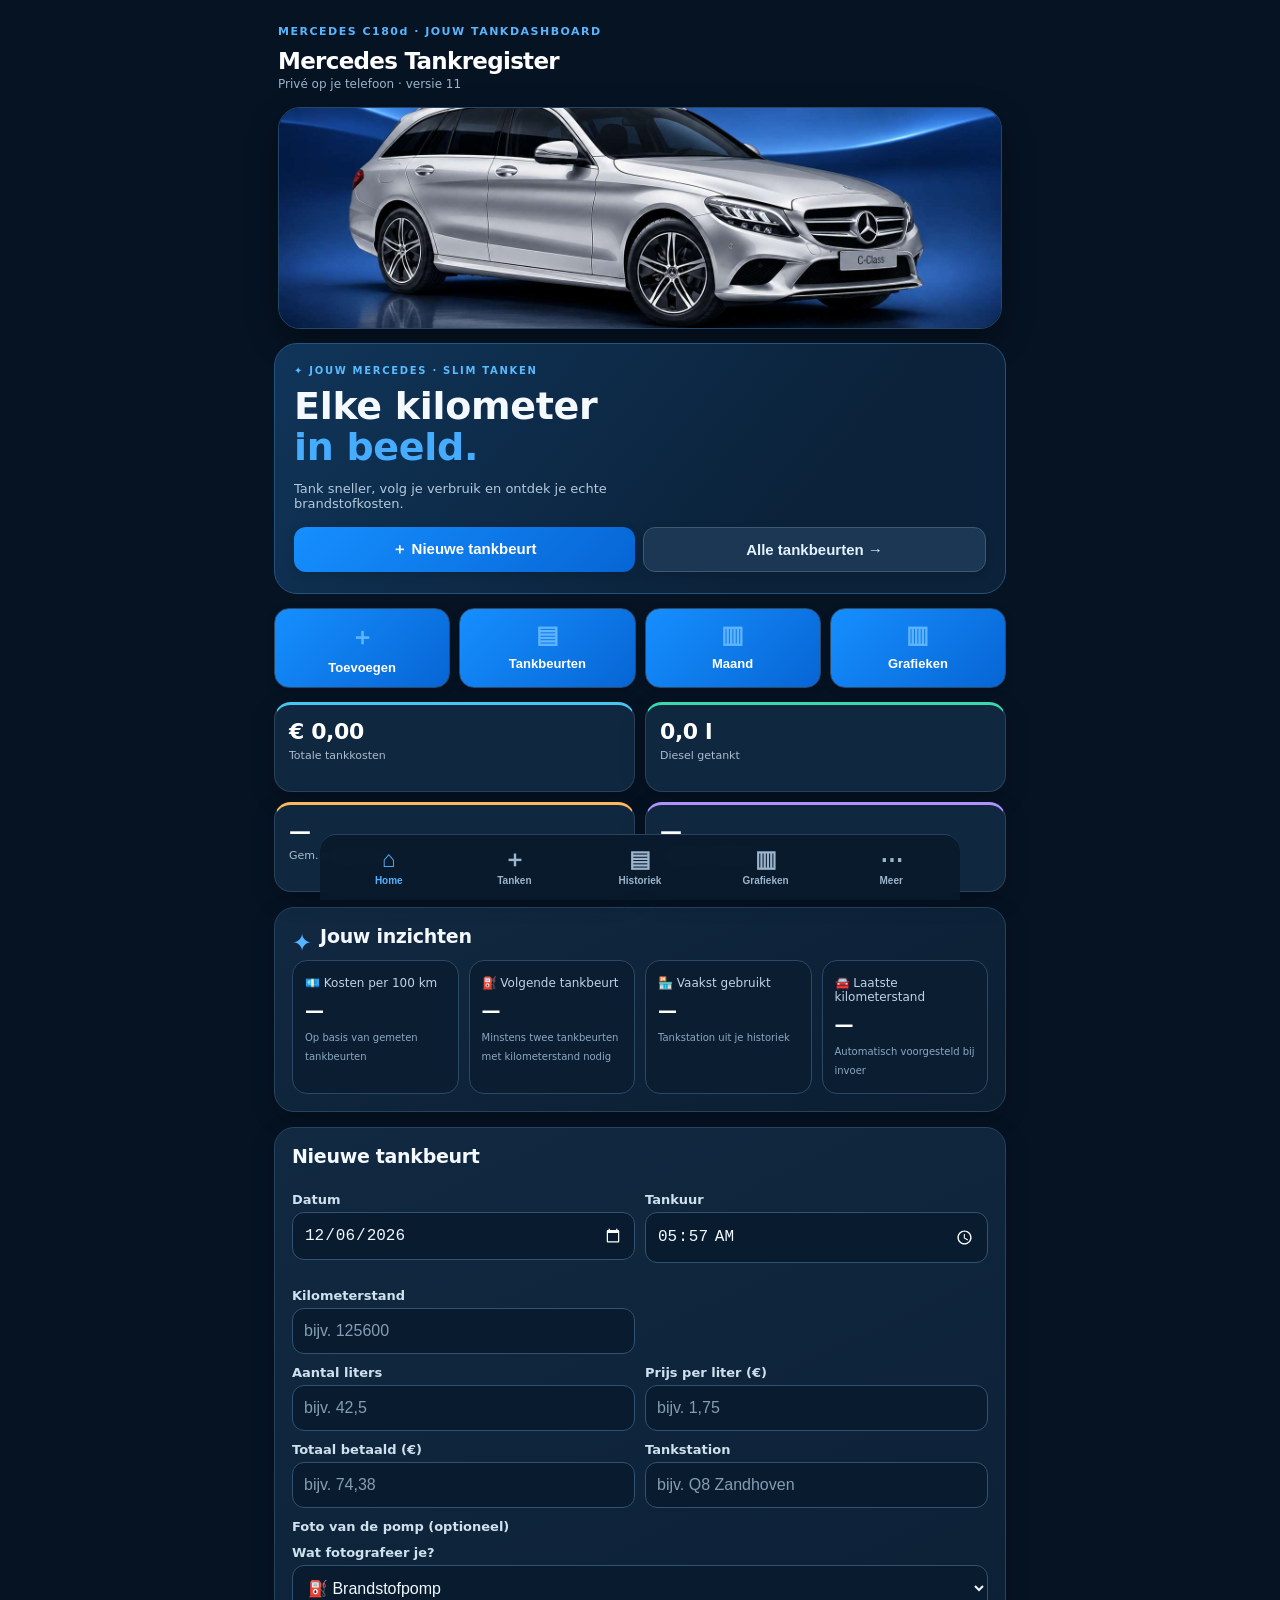
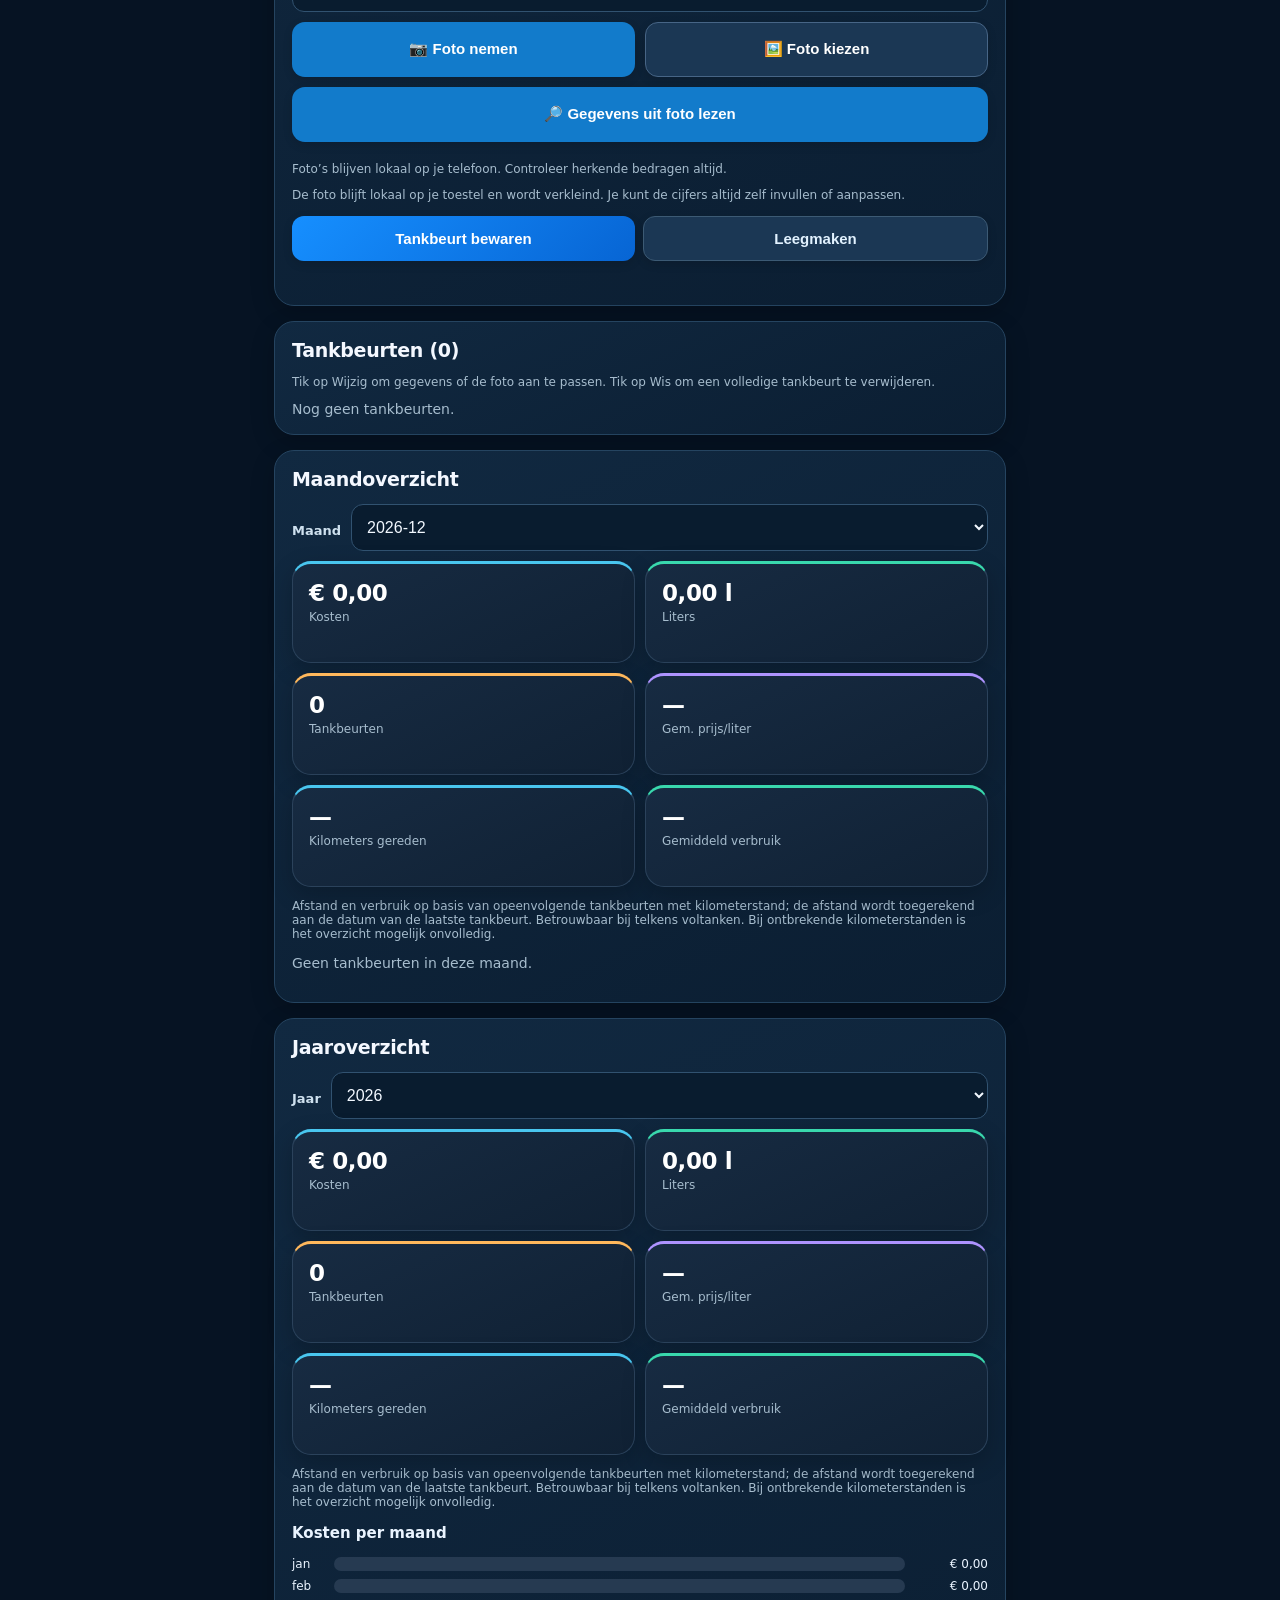
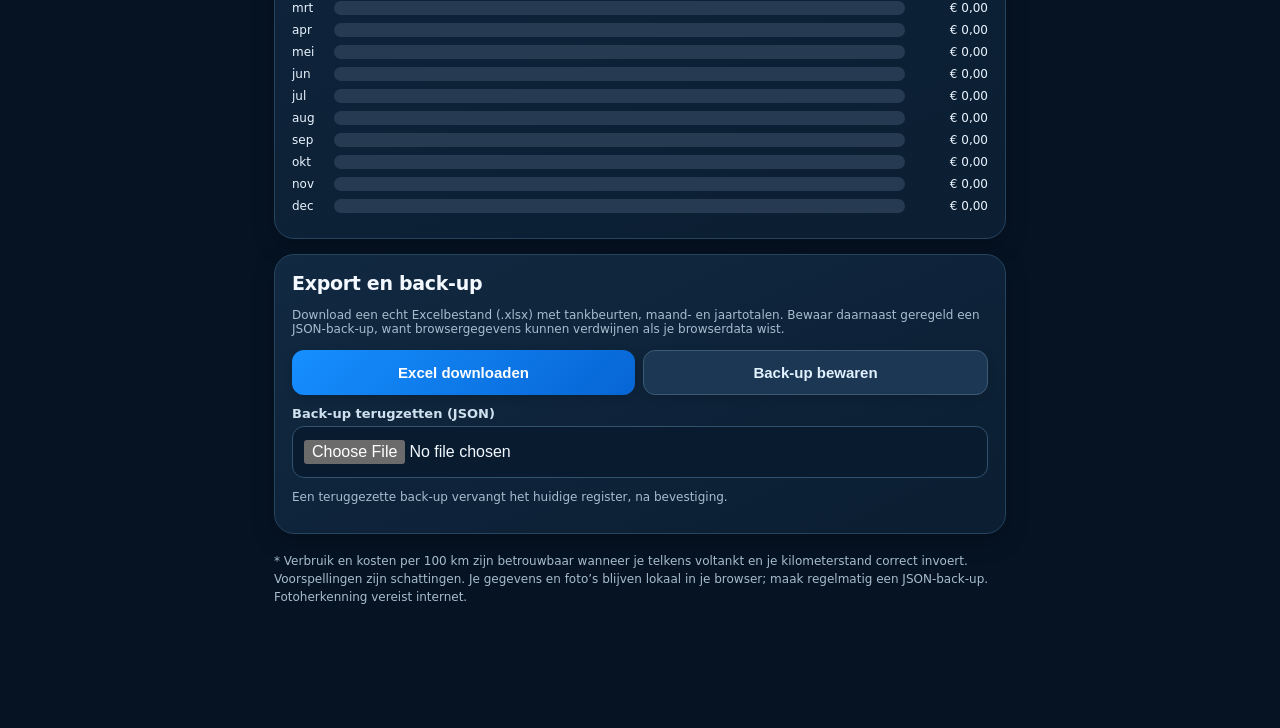
==== index.html @ 2f56a8b9 "Add files via upload" ====
<!DOCTYPE html>
<html lang="nl"><head><meta charset="utf-8"/><meta content="width=device-width,initial-scale=1,viewport-fit=cover" name="viewport"/><meta content="#081321" name="theme-color"/><title>Mercedes Tankregister · v10</title><style>
:root{font-family:system-ui,-apple-system,Segoe UI,sans-serif;color:#17313a;background:#eef3f3}*{box-sizing:border-box}body{margin:0}header{background:#102b32;color:white;padding:25px 18px 20px}header small{color:#a5c7c6}h1{margin:6px 0;font-size:26px}main{max-width:720px;margin:auto;padding:16px 14px 50px}.grid{display:grid;grid-template-columns:repeat(2,1fr);gap:10px}.stat,.panel{background:white;border-radius:17px;padding:16px;box-shadow:0 2px 8px #1b38400d}.stat b{font-size:22px;display:block}.stat span,.hint{font-size:12px;color:#667e84}.panel{margin-top:15px}h2{font-size:19px;margin:0 0 14px}label{display:block;font-size:13px;font-weight:650;margin:11px 0 5px}input,select{width:100%;padding:13px 11px;border:1px solid #c9d7d8;border-radius:10px;background:white;font-size:16px;color:#17313a}.cols{display:grid;grid-template-columns:1fr 1fr;gap:10px}button,.button{background:#14766d;color:white;border:0;border-radius:11px;padding:13px 15px;font-weight:700;font-size:15px;cursor:pointer}button.secondary{background:#e7f2f0;color:#165e59}button.danger{background:#fff0ed;color:#b03525}.actions{display:flex;flex-wrap:wrap;gap:8px;margin-top:14px}.actions button{flex:1}#photoPreview{max-width:100%;max-height:170px;display:none;border-radius:10px;margin-top:10px}.entry{padding:12px 0;border-top:1px solid #e5eded;display:flex;justify-content:space-between;gap:8px}.entry:first-child{border-top:0}.entry small{display:block;color:#70868a;margin-top:3px}.entry strong{white-space:nowrap}.entry button{font-size:12px;padding:7px 9px;margin-top:5px}.empty{color:#6e8488;font-size:14px}footer{font-size:12px;color:#657c80;padding-top:18px;line-height:1.5}.notice{font-size:13px;color:#28665f;background:#e5f3ed;border-radius:10px;padding:10px;margin-top:12px}.hidden{display:none}#status{min-height:18px;color:#12695d;font-size:13px;margin-top:9px}.year{font-size:12px;color:#b9d4d0}

.car{width:100%;height:135px;object-fit:cover;object-position:center;border-radius:13px;margin-top:12px;border:1px solid #42626b}
.overview-controls{display:flex;gap:10px;align-items:center;margin:10px 0}.overview-controls select{flex:1}
.overview-line{display:flex;justify-content:space-between;gap:12px;border-top:1px solid #e5eded;padding:11px 0}.overview-line small{color:#637b80;display:block}.overview-line b{white-space:nowrap}
.chart-row{display:flex;align-items:center;gap:8px;margin:8px 0;font-size:12px}.chart-row .month-label{width:34px}.chart-row .bar-track{flex:1;height:14px;border-radius:8px;background:#edf3f4;overflow:hidden}.chart-row .bar{height:100%;background:#14766d;border-radius:8px}.chart-row .bar-cost{min-width:75px;text-align:right}
.fuel-banner{margin-top:16px;display:flex;align-items:center;gap:14px;padding:16px;border-radius:16px;background:linear-gradient(115deg,#176e71,#17434d);color:#fff}.fuel-banner>span:first-child{font-size:35px}.fuel-banner strong{display:block;font-size:17px}.fuel-banner small{display:block;color:#d0e8e6;font-size:12px}.fuel-banner>span:last-child{margin-left:auto;color:#8dd2c8;font-size:17px}.car-banner{margin-top:16px;border-radius:16px;overflow:hidden;background:#071c3a}.car-banner img{display:block;width:100%;height:auto}
/* Nachtblauw dashboard — versie 5 */
:root{color-scheme:dark;background:#081321;color:#eaf3ff;--surface:#132438;--edge:#294159;--muted:#a6bed1;--aqua:#42d9c4;--blue:#64a8ff}
body{background:radial-gradient(ellipse 120% 500px at 50% -120px,#1d4164 0%,#0a1b2e 57%,#081321 100%);color:#eaf3ff;min-height:100vh}
header{background:linear-gradient(135deg,#102b4c 0%,#11263e 55%,#172846 100%);border-bottom:1px solid #33536e;padding-top:30px;box-shadow:0 10px 30px #0003}
header small,.year{color:#b3d4e8}h1{font-weight:800;letter-spacing:-.7px}
main{padding-top:19px}
.stat,.panel{background:linear-gradient(155deg,#172b42,#102134);border:1px solid #2b425b;border-radius:19px;box-shadow:0 8px 24px #0003}
.stat{min-height:102px;position:relative;overflow:hidden}
.stat:nth-child(4n+1){border-top:3px solid #49c6ef}.stat:nth-child(4n+2){border-top:3px solid #39d8ad}.stat:nth-child(4n+3){border-top:3px solid #ffb85c}.stat:nth-child(4n+4){border-top:3px solid #ae93ff}
.stat b{font-size:23px;letter-spacing:-.4px;color:#fff}.stat span,.hint,.entry small,.overview-line small,.empty,footer{color:#a7bdce}
h2{color:#f4f8ff;letter-spacing:-.3px}label{color:#cfe1ef}
input,select,textarea{background:#0b1a2b!important;color:#f2f8ff!important;border:1px solid #39536c!important;border-radius:12px;outline:none}
input:focus,select:focus{border-color:#50d8c7!important;box-shadow:0 0 0 3px #36cdbb25}
input::placeholder{color:#849db0}
button,.button{background:linear-gradient(120deg,#0c9c9a,#0b777f);color:#fff;box-shadow:0 3px 10px #0002;border-radius:12px}
button.secondary{background:#233b56;color:#cfeaff;border:1px solid #3c5a74}
button.danger{background:#4a2635;color:#ffb9bb;border:1px solid #854456}
button:active{transform:translateY(1px)}
.entry,.overview-line{border-color:#2a435b}.entry strong,.overview-line b{color:#f5faff}
.notice{background:#173d3d;color:#aaf5de;border:1px solid #2d6a62}
#status{color:#61e6c9}.chart-row .bar-track{background:#263a51}.chart-row .bar{background:linear-gradient(90deg,#2d9ce7,#45e0c1)}
.fuel-banner{background:linear-gradient(115deg,#184b64,#153c4f);border:1px solid #2b7184}
.car-banner{border:1px solid #34567d;box-shadow:0 12px 32px #0005}
::selection{background:#2c7f99;color:#fff}
</style><style id="camera-enhancement">.photo-actions{display:grid;grid-template-columns:1fr 1fr;gap:10px;margin:10px 0}.photo-actions button{min-height:55px;font-size:15px;border-radius:13px}.camera-btn{background:#00a98f!important;color:#061b24!important}.gallery-btn{background:#263e60!important;color:#fff!important;border:1px solid #476586!important}.hidden-file{position:absolute!important;width:1px!important;height:1px!important;opacity:0!important;overflow:hidden!important;pointer-events:none!important}#photoPreview{max-height:270px!important;object-fit:contain;border:1px solid #3d607a;padding:4px;background:#0e2031}</style><link href="icon-192.png" rel="apple-touch-icon"/><meta content="yes" name="apple-mobile-web-app-capable"/><style>
/* Mercedes Tankregister v10 – dashboard */
:root{--surface:#0d2239;--edge:#294763;--blue:#168bff;--muted:#9cb8d0}
html{scroll-behavior:smooth;scroll-padding-top:16px}body{background:#061323;color:#eaf4ff;font-family:Inter,system-ui,-apple-system,Segoe UI,sans-serif}
header{max-width:760px;margin:auto;padding:20px 18px 0;background:transparent;border:0;box-shadow:none}header small{font-size:11px;letter-spacing:1.5px;font-weight:750;color:#5ab5ff}header h1{font-size:23px;margin:9px 0 3px}header .year{font-size:12px;color:#9ab3c9}header .car-banner{margin-top:16px;border-radius:22px;border:1px solid #244768;overflow:hidden;max-height:230px}header .car-banner img{width:100%;height:220px;object-fit:cover;object-position:center}
main{max-width:760px;padding:14px 14px 110px}.v10-hero{padding:21px 19px;background:linear-gradient(130deg,#103559,#0b223a 70%);border:1px solid #24537d;border-radius:23px;margin-bottom:13px}.v10-hero .eyebrow{font-size:10px;letter-spacing:1.7px;color:#5abaff;font-weight:800}.v10-hero h2{font-size:31px;line-height:1.08;margin:10px 0}.v10-hero h2 em{font-style:normal;color:#45acff}.v10-hero p{font-size:13px;color:#b4c9dd;max-width:370px}.hero-actions{display:flex;gap:8px;flex-wrap:wrap;margin-top:16px}.hero-actions button{flex:1;min-width:135px}.v10-quick{display:grid;grid-template-columns:repeat(4,minmax(0,1fr));gap:9px;margin:14px 0}.v10-quick button{padding:12px 2px;background:#12283f;border:1px solid #2c4965;border-radius:15px;font-size:11px;display:flex;align-items:center;flex-direction:column;gap:7px}.v10-quick button span{font-size:24px;color:#5fb4ff}
.grid.top-stats{gap:10px}.top-stats .stat{background:#10283f;border-radius:17px;padding:14px;min-height:90px}.top-stats .stat b{font-size:22px}.top-stats .stat span{font-size:11px}.panel{border-radius:20px;background:linear-gradient(155deg,#112941,#0b1e32);border:1px solid #254460;padding:17px;scroll-margin-top:14px}.panel h2{font-size:19px}.v10-insights{margin-top:15px}.section-title{display:flex;gap:8px;align-items:center}.section-title>span{color:#57b5ff;font-size:24px}.section-title h2{margin:0 0 13px}.insight-grid{display:grid;grid-template-columns:repeat(2,minmax(0,1fr));gap:10px}.insight-grid article{padding:15px 12px;border:1px solid #2b4965;border-radius:15px;background:#0b1e31;min-width:0}.insight-grid small{font-size:12px;color:#bed3e5;display:block}.insight-grid strong{font-size:22px;color:#fff;display:block;margin:9px 0 5px;overflow-wrap:anywhere}.insight-grid article>span{font-size:10px;color:#8ba8c0}.hour-field{margin-bottom:4px}
button:not(.danger){background:linear-gradient(135deg,#168fff,#0765d4);color:white}button.secondary{background:#1b3754!important;color:#e2f2ff!important}button.danger{background:#4a2635}.photo-actions button.camera-btn{background:#127bcb!important;color:white!important}.photo-actions button.gallery-btn{background:#1b3754!important}input,select{background:#091c2f!important;border-color:#315270!important}.v10-nav{position:fixed;z-index:10;bottom:0;left:0;right:0;display:flex;justify-content:space-around;gap:4px;padding:8px 8px max(10px,env(safe-area-inset-bottom));background:#091b2cf5;border-top:1px solid #29435e;backdrop-filter:blur(12px)}.v10-nav button{background:transparent!important;box-shadow:none;border-radius:12px;padding:4px 5px;min-width:0;flex:1;font-size:10px;color:#9db5cc!important;display:flex;flex-direction:column;gap:3px;align-items:center}.v10-nav button span{font-size:23px;line-height:1.1}.v10-nav button.active{color:#56b1ff!important}.v10-nav button.active span{color:#56b1ff}.entry{align-items:flex-start}.entry strong{font-size:17px}#new-entry .actions button{min-width:120px}footer{padding-bottom:12px}
@media(min-width:650px){.v10-hero h2{font-size:38px}.v10-quick button{font-size:13px}.insight-grid{grid-template-columns:repeat(4,minmax(0,1fr))}.insight-grid strong{font-size:19px}.v10-nav{left:50%;transform:translateX(-50%);max-width:760px;border-radius:16px 16px 0 0}}
</style><link href="manifest.webmanifest" rel="manifest"/><link href="icon-192.png" rel="icon" type="image/png"/></head><body><header><small>MERCEDES C180d · JOUW TANKDASHBOARD</small><h1>Mercedes Tankregister</h1><div class="year">Privé op je telefoon · versie 11</div><div class="car-banner"><img alt="Zilveren Mercedes C180d Estate met donkergetinte ramen – Tankregister" src="[data-uri]"/></div></header><main><section class="v10-hero" id="home"><div class="eyebrow">✦ JOUW MERCEDES · SLIM TANKEN</div><h2>Elke kilometer<br/><em>in beeld.</em></h2><p>Tank sneller, volg je verbruik en ontdek je echte brandstofkosten.</p><div class="hero-actions"><button onclick="document.getElementById('new-entry').scrollIntoView({behavior:'smooth'})" type="button">＋ Nieuwe tankbeurt</button><button class="secondary" onclick="document.getElementById('history').scrollIntoView({behavior:'smooth'})" type="button">Alle tankbeurten →</button></div></section><section aria-label="Snelkoppelingen" class="v10-quick"><button data-jump="new-entry" type="button"><span>＋</span>Toevoegen</button><button data-jump="history" type="button"><span>▤</span>Tankbeurten</button><button data-jump="monthly" type="button"><span>▥</span>Maand</button><button data-jump="yearly" type="button"><span>▥</span>Grafieken</button></section><div class="grid top-stats"><div class="stat"><b id="total">€ 0,00</b><span>Totale tankkosten</span></div><div class="stat"><b id="liters">0,0 l</b><span>Diesel getankt</span></div><div class="stat"><b id="avg">—</b><span>Gem. prijs per liter</span></div><div class="stat"><b id="usage">—</b><span>Verbruik (l/100 km)*</span></div></div><section class="panel v10-insights" id="insights"><div class="section-title"><span>✦</span><h2>Jouw inzichten</h2></div><div class="insight-grid"><article><small>💶 Kosten per 100 km</small><strong id="cost100">—</strong><span>Op basis van gemeten tankbeurten</span></article><article><small>⛽ Volgende tankbeurt</small><strong id="nextFill">—</strong><span id="nextFillNote">Schatting op basis van je ritten</span></article><article><small>🏪 Vaakst gebruikt</small><strong id="topStation">—</strong><span>Tankstation uit je historiek</span></article><article><small>🚘 Laatste kilometerstand</small><strong id="lastKm">—</strong><span>Automatisch voorgesteld bij invoer</span></article></div></section><section class="panel" id="new-entry"><h2>Nieuwe tankbeurt</h2><form id="form"><div class="cols"><div><label for="date">Datum</label><input id="date" required="" type="date"/></div><div class="hour-field"><label for="time">Tankuur</label><input id="time" type="time"/></div><div><label for="km">Kilometerstand</label><input id="km" min="0" placeholder="bijv. 125600" step="1" type="number"/></div></div><div class="cols"><div><label for="amount">Aantal liters</label><input id="amount" inputmode="decimal" min="0.001" placeholder="bijv. 42,5" required="" step="0.001" type="number"/></div><div><label for="price">Prijs per liter (€)</label><input id="price" inputmode="decimal" min="0.001" placeholder="bijv. 1,75" step="0.001" type="number"/></div></div><div class="cols"><div><label for="cost">Totaal betaald (€)</label><input id="cost" inputmode="decimal" min="0.01" placeholder="bijv. 74,38" required="" step="0.01" type="number"/></div><div><label for="station">Tankstation</label><input id="station" list="knownStations" placeholder="bijv. Q8 Zandhoven" type="text"/><datalist id="knownStations"></datalist></div></div><label>Foto van de pomp (optioneel)</label><label for="photoType">Wat fotografeer je?</label><select id="photoType"><option value="pump">⛽ Brandstofpomp</option><option value="receipt">🧾 Tankticket</option></select><div class="photo-actions"><button class="camera-btn" id="takePhoto" type="button">📷 Foto nemen</button><button class="gallery-btn" id="choosePhoto" type="button">🖼️ Foto kiezen</button><button class="camera-btn" id="scanPhoto" style="grid-column:1/-1" type="button">🔎 Gegevens uit foto lezen</button><div id="ocrStatus" role="status" style="grid-column:1/-1;font-size:13px;color:#b9d4d0"></div></div><input accept="image/*" aria-label="Camera foto" capture="environment" class="hidden-file" id="photo" type="file"/><input accept="image/*" aria-label="Bestaande foto" class="hidden-file" id="galleryPhoto" type="file"/><img alt="Foto van deze tankbeurt" id="photoPreview"/><button class="danger" id="removePhoto" style="margin:8px 0;display:none" type="button">🗑️ Gekoppelde foto verwijderen</button><div class="hint" id="photoMessage" role="status">Foto’s blijven lokaal op je telefoon. Controleer herkende bedragen altijd.</div><p class="hint">De foto blijft lokaal op je toestel en wordt verkleind. Je kunt de cijfers altijd zelf invullen of aanpassen.</p><div class="actions"><button id="save" type="submit">Tankbeurt bewaren</button><button class="secondary" id="clear" type="button">Leegmaken</button></div><div id="status" role="status"></div></form></section><section class="panel" id="history"><h2>Tankbeurten <span id="count"></span></h2><p class="hint">Tik op Wijzig om gegevens of de foto aan te passen. Tik op Wis om een volledige tankbeurt te verwijderen.</p><div class="empty" id="entries">Nog geen tankbeurten.</div></section><section class="panel" id="monthly"><h2>Maandoverzicht</h2><div class="overview-controls"><label for="monthPick">Maand</label><select id="monthPick"></select></div><div id="monthSummary"></div><div id="months"></div></section><section class="panel" id="yearly"><h2>Jaaroverzicht</h2><div class="overview-controls"><label for="yearPick">Jaar</label><select id="yearPick"></select></div><div id="yearSummary"></div><div id="yearChart"></div></section><section class="panel" id="backup-section"><h2>Export en back-up</h2><p class="hint">Download een echt Excelbestand (.xlsx) met tankbeurten, maand- en jaartotalen. Bewaar daarnaast geregeld een JSON-back-up, want browsergegevens kunnen verdwijnen als je browserdata wist.</p><div class="actions"><button id="excel" type="button">Excel downloaden</button><button class="secondary" id="backup" type="button">Back-up bewaren</button></div><label for="restore">Back-up terugzetten (JSON)</label><input accept=".json,application/json" id="restore" type="file"/><p class="hint">Een teruggezette back-up vervangt het huidige register, na bevestiging.</p></section><footer>* Verbruik en kosten per 100 km zijn betrouwbaar wanneer je telkens voltankt en je kilometerstand correct invoert. Voorspellingen zijn schattingen. Je gegevens en foto’s blijven lokaal in je browser; maak regelmatig een JSON-back-up. Fotoherkenning vereist internet.</footer></main><script>
(()=>{'use strict';const KEY='mercedes_tankregister_v1';const $=id=>document.getElementById(id);let entries=[];let photoData='';let editId=null;const money=n=>new Intl.NumberFormat('nl-BE',{style:'currency',currency:'EUR'}).format(n||0),num=(n,d=1)=>new Intl.NumberFormat('nl-BE',{minimumFractionDigits:d,maximumFractionDigits:d}).format(n||0);const esc=s=>String(s??'').replace(/[&<>"']/g,c=>({'&':'&amp;','<':'&lt;','>':'&gt;','"':'&quot;',"'":'&#39;'}[c]));function load(){try{const v=JSON.parse(localStorage.getItem(KEY)||'[]');entries=Array.isArray(v)?v:[]}catch(e){entries=[]}}function persist(){try{localStorage.setItem(KEY,JSON.stringify(entries));return true}catch(e){alert('Opslag vol of geblokkeerd. Maak eerst een back-up en verwijder eventueel oude foto’s.');return false}}function calc(){const sorted=[...entries].sort((a,b)=>a.date.localeCompare(b.date));let fuel=0,dist=0;for(let i=1;i<sorted.length;i++){let a=sorted[i-1],b=sorted[i];if(Number.isFinite(a.km)&&Number.isFinite(b.km)&&b.km>a.km){dist+=b.km-a.km;fuel+=b.liters}}return dist>0?fuel/dist*100:null}function render(){const sorted=[...entries].sort((a,b)=>b.date.localeCompare(a.date));const l=entries.reduce((s,e)=>s+e.liters,0),c=entries.reduce((s,e)=>s+e.cost,0);$('total').textContent=money(c);$('liters').textContent=num(l)+' l';$('avg').textContent=l?money(c/l):'—';const u=calc();$('usage').textContent=u===null?'—':num(u,2);$('count').textContent='('+entries.length+')';$('entries').innerHTML=sorted.length?sorted.map(e=>`<div class="entry"><div><b>${esc(e.date.split('-').reverse().join('/'))}</b> · ${num(e.liters,2)} l<small>${esc(e.station||'Tankstation onbekend')}${Number.isFinite(e.km)?' · '+e.km+' km':''}</small>${e.photo?`<button class="secondary" data-view="${esc(e.id)}">📷 Foto</button>`:''}</div><div style="text-align:right"><strong>${money(e.cost)}</strong><small>${money(e.cost/e.liters)}/l</small><button class="secondary" data-edit="${esc(e.id)}">Wijzig</button> <button class="danger" data-del="${esc(e.id)}">Wis</button></div></div>`).join(''):'Nog geen tankbeurten.';const ms={};entries.forEach(e=>{let k=e.date.slice(0,7);ms[k]??={liters:0,cost:0,count:0};ms[k].liters+=e.liters;ms[k].cost+=e.cost;ms[k].count++});const years=[...new Set([new Date().getFullYear(),2026,...entries.map(e=>Number(e.date.slice(0,4)))])].sort((a,b)=>b-a);const yp=$('yearPick'),mp=$('monthPick'),selectedYear=yp.value||String(new Date().getFullYear()),selectedMonth=mp.value||new Date().toISOString().slice(0,7);yp.innerHTML=years.map(y=>`<option value="${y}">${y}</option>`).join('');yp.value=years.includes(Number(selectedYear))?selectedYear:String(years[0]);const monthKeys=[...new Set([new Date().toISOString().slice(0,7),...entries.map(e=>e.date.slice(0,7))])].sort().reverse();mp.innerHTML=monthKeys.map(k=>`<option value="${k}">${esc(k)}</option>`).join('');mp.value=monthKeys.includes(selectedMonth)?selectedMonth:monthKeys[0];renderOverviews();renderInsights()}function renderOverviews(){const y=$('yearPick').value,m=$('monthPick').value;const monthly=entries.filter(e=>e.date.slice(0,7)===m),annual=entries.filter(e=>e.date.slice(0,4)===y);const sum=a=>({count:a.length,liters:a.reduce((v,e)=>v+e.liters,0),cost:a.reduce((v,e)=>v+e.cost,0)});const travel=a=>{const selected=new Set(a.map(e=>e.id));const ordered=[...entries].filter(e=>Number.isFinite(e.km)).sort((x,y)=>x.km-y.km||x.date.localeCompare(y.date));let km=0,used=0,segments=0;for(let i=1;i<ordered.length;i++){const prev=ordered[i-1],cur=ordered[i];if(selected.has(cur.id)&&cur.km>prev.km){km+=cur.km-prev.km;used+=cur.liters;segments++}}return {km,usage:km>0?used/km*100:null,segments}};const stats=a=>{const x=sum(a),t=travel(a);return `<div class="grid"><div class="stat"><b>${money(x.cost)}</b><span>Kosten</span></div><div class="stat"><b>${num(x.liters,2)} l</b><span>Liters</span></div><div class="stat"><b>${x.count}</b><span>Tankbeurten</span></div><div class="stat"><b>${x.liters?money(x.cost/x.liters):'—'}</b><span>Gem. prijs/liter</span></div><div class="stat"><b>${t.km?num(t.km,0)+' km':'—'}</b><span>Kilometers gereden</span></div><div class="stat"><b>${t.usage===null?'—':num(t.usage,2)+' l/100 km'}</b><span>Gemiddeld verbruik</span></div></div><p class="hint">Afstand en verbruik op basis van opeenvolgende tankbeurten met kilometerstand; de afstand wordt toegerekend aan de datum van de laatste tankbeurt. Betrouwbaar bij telkens voltanken. Bij ontbrekende kilometerstanden is het overzicht mogelijk onvolledig.</p>`};$('monthSummary').innerHTML=stats(monthly);$('months').innerHTML=monthly.length?[...monthly].sort((a,b)=>b.date.localeCompare(a.date)).map(e=>`<div class="overview-line"><div><b>${esc(e.date.split('-').reverse().join('/'))}</b><small>${esc(e.station||'Tankstation onbekend')} · ${num(e.liters,2)} l</small></div><b>${money(e.cost)}</b></div>`).join(''):'<p class="empty">Geen tankbeurten in deze maand.</p>';$('yearSummary').innerHTML=stats(annual);const monthNames=['jan','feb','mrt','apr','mei','jun','jul','aug','sep','okt','nov','dec'];const sums=Array.from({length:12},(_,i)=>sum(annual.filter(e=>Number(e.date.slice(5,7))===i+1)));const max=Math.max(1,...sums.map(x=>x.cost));$('yearChart').innerHTML='<h3 style="font-size:15px">Kosten per maand</h3>'+sums.map((x,i)=>`<div class="chart-row"><span class="month-label">${monthNames[i]}</span><div class="bar-track"><div class="bar" style="width:${100*x.cost/max}%"></div></div><span class="bar-cost">${money(x.cost)}</span></div>`).join('')};$('yearPick').onchange=renderOverviews;$('monthPick').onchange=renderOverviews;function updateRemovePhoto(){ $('removePhoto').style.display=photoData?'inline-block':'none' }$('removePhoto').onclick=()=>{if(!photoData)return;if(!confirm('Gekoppelde foto verwijderen? De tankgegevens blijven behouden zodra je bewaart.'))return;photoData='';$('photo').value='';$('photoPreview').removeAttribute('src');$('photoPreview').style.display='none';updateRemovePhoto();$('photoMessage').textContent='Foto verwijderd uit dit formulier. Tik op Wijzigingen bewaren om dit op te slaan.'};function reset(){editId=null;photoData='';$('form').reset();$('date').value=new Date().toLocaleDateString('sv-SE');$('time').value=new Date().toTimeString().slice(0,5);const last=[...entries].filter(e=>Number.isFinite(e.km)).sort((a,b)=>b.km-a.km)[0];$('km').value=last?last.km:'';$('photoPreview').style.display='none';updateRemovePhoto();$('save').textContent='Tankbeurt bewaren';$('status').textContent=''}$('clear').onclick=reset;$('photo').onchange=async ev=>{const file=ev.target.files[0];if(!file)return;try{const img=new Image(),url=URL.createObjectURL(file);await new Promise((resolve,reject)=>{img.onload=resolve;img.onerror=reject;img.src=url});const canvas=document.createElement('canvas'),scale=Math.min(1,1100/Math.max(img.width,img.height));canvas.width=Math.round(img.width*scale);canvas.height=Math.round(img.height*scale);canvas.getContext('2d').drawImage(img,0,0,canvas.width,canvas.height);photoData=canvas.toDataURL('image/jpeg',.64);URL.revokeObjectURL(url);$('photoPreview').src=photoData;$('photoPreview').style.display='block';updateRemovePhoto()}catch(e){alert('Kon foto niet openen. Je kunt de tankbeurt wel zonder foto bewaren.')}};$('form').onsubmit=ev=>{ev.preventDefault();const liters=Number($('amount').value),cost=Number($('cost').value),price=$('price').value?Number($('price').value):cost/liters,km=$('km').value===''?null:Number($('km').value);if(!liters||!cost||liters<=0||cost<=0||!$('date').value){alert('Vul datum, liters en totaalbedrag correct in.');return}if(Math.abs(price*liters-cost)>.15&&!confirm('Prijs × liters wijkt af van het totaal. Toch bewaren?'))return;const old=entries.find(e=>e.id===editId);const entry={id:editId||String(Date.now())+Math.random().toString(36).slice(2),date:$('date').value,time:$('time').value,km,liters,cost,price,station:$('station').value.trim(),photo:photoData};const previous=[...entries];entries=entries.filter(e=>e.id!==editId);entries.push(entry);if(!persist()){entries=previous;return}reset();render();$('status').textContent='Tankbeurt bewaard.'};$('entries').onclick=ev=>{const t=ev.target.closest('button');if(!t)return;const id=t.dataset.del||t.dataset.edit||t.dataset.view;const e=entries.find(x=>x.id===id);if(!e)return;if(t.dataset.del){if(confirm('Deze tankbeurt definitief verwijderen?')){entries=entries.filter(x=>x.id!==id);persist();render()}}else if(t.dataset.view){const w=window.open('','_blank');if(w){w.document.write('<title>Tankfoto</title><img style="max-width:100%;height:auto" src="'+e.photo+'">');w.document.close()}else alert('Je browser blokkeert het openen van de foto.')}else{editId=e.id;$('date').value=e.date;$('time').value=e.time||'';$('km').value=e.km??'';$('amount').value=e.liters;$('price').value=e.price;$('cost').value=e.cost;$('station').value=e.station||'';photoData=e.photo||'';$('photoPreview').style.display=photoData?'block':'none';if(photoData)$('photoPreview').src=photoData;updateRemovePhoto();$('save').textContent='Wijzigingen bewaren';window.scrollTo({top:0,behavior:'smooth'})}};function download(blob,name){const url=URL.createObjectURL(blob),a=document.createElement('a');a.href=url;a.download=name;document.body.appendChild(a);a.click();a.remove();setTimeout(()=>URL.revokeObjectURL(url),2000)}$('backup').onclick=()=>download(new Blob([JSON.stringify({format:'tankregister-v1',entries},null,2)],{type:'application/json'}),'tankregister-backup.json');$('restore').onchange=async ev=>{const f=ev.target.files[0];if(!f)return;try{const obj=JSON.parse(await f.text());if(obj.format!=='tankregister-v1'||!Array.isArray(obj.entries))throw Error('Ongeldig formaat');if(!confirm('Huidige tankbeurten vervangen door deze back-up?'))return;const old=entries;entries=obj.entries;if(!persist()){entries=old;return}reset();render()}catch(e){alert('Ongeldige back-up: '+e.message)}ev.target.value=''};
// Build minimal standards-compliant XLSX without external libraries or network.
const enc=new TextEncoder();const xml=s=>String(s??'').replace(/[<>&"']/g,c=>({'<':'&lt;','>':'&gt;','&':'&amp;','"':'&quot;',"'":'&apos;'}[c]));function sheet(rows){let s='<?xml version="1.0" encoding="UTF-8" standalone="yes"?><worksheet xmlns="http://schemas.openxmlformats.org/spreadsheetml/2006/main"><sheetData>';rows.forEach((row,i)=>{s+='<row r="'+(i+1)+'">';row.forEach((v,j)=>{if(v===null||v===undefined)return;let col='',n=j+1;while(n){n--;col=String.fromCharCode(65+n%26)+col;n=Math.floor(n/26)}const cell=col+(i+1);s+=typeof v==='number'&&Number.isFinite(v)?`<c r="${cell}"><v>${v}</v></c>`:`<c r="${cell}" t="inlineStr"><is><t>${xml(v)}</t></is></c>`});s+='</row>'});return s+'</sheetData></worksheet>'}const crcTable=(()=>{let a=[];for(let i=0;i<256;i++){let c=i;for(let j=0;j<8;j++)c=(c&1)?0xedb88320^(c>>>1):c>>>1;a[i]=c>>>0}return a})();function crc32(bytes){let c=0xffffffff;for(let b of bytes)c=crcTable[(c^b)&255]^(c>>>8);return(c^0xffffffff)>>>0}function zip(files){let chunks=[],central=[],offset=0;const u16=(a,n)=>{a.push(n&255,n>>>8&255)},u32=(a,n)=>{u16(a,n);u16(a,n>>>16)};for(const [name,content]of files){let n=enc.encode(name),d=enc.encode(content),crc=crc32(d),h=[];u32(h,0x04034b50);u16(h,20);u16(h,0);u16(h,0);u16(h,0);u16(h,0);u32(h,crc);u32(h,d.length);u32(h,d.length);u16(h,n.length);u16(h,0);chunks.push(new Uint8Array(h),n,d);let c=[];u32(c,0x02014b50);u16(c,20);u16(c,20);u16(c,0);u16(c,0);u16(c,0);u16(c,0);u32(c,crc);u32(c,d.length);u32(c,d.length);u16(c,n.length);u16(c,0);u16(c,0);u16(c,0);u16(c,0);u32(c,0);u32(c,offset);central.push(new Uint8Array(c),n);offset+=h.length+n.length+d.length}let cs=central.reduce((n,c)=>n+c.length,0),end=[];u32(end,0x06054b50);u16(end,0);u16(end,0);u16(end,files.length);u16(end,files.length);u32(end,cs);u32(end,offset);u16(end,0);return new Blob([...chunks,...central,new Uint8Array(end)],{type:'application/vnd.openxmlformats-officedocument.spreadsheetml.sheet'})}function excel(){const sorted=[...entries].sort((a,b)=>a.date.localeCompare(b.date));const rows=[['Datum','Kilometerstand','Liters','Prijs per liter (EUR)','Totaal (EUR)','Tankstation'],...sorted.map(e=>[e.date,e.km,e.liters,e.price,e.cost,e.station||''])];const months={};sorted.forEach(e=>{let k=e.date.slice(0,7);months[k]??={liters:0,cost:0,count:0};months[k].liters+=e.liters;months[k].cost+=e.cost;months[k].count++});const monthly=[['Maand','Tankbeurten','Liters','Totaal (EUR)','Gem. prijs per liter (EUR)'],...Object.keys(months).sort().map(k=>[k,months[k].count,months[k].liters,months[k].cost,months[k].cost/months[k].liters])];const years={};sorted.forEach(e=>{let k=e.date.slice(0,4);years[k]??={liters:0,cost:0,count:0};years[k].liters+=e.liters;years[k].cost+=e.cost;years[k].count++});const yearly=[['Jaar','Tankbeurten','Liters','Totaal (EUR)','Gem. prijs per liter (EUR)'],...Object.keys(years).sort().map(k=>[k,years[k].count,years[k].liters,years[k].cost,years[k].cost/years[k].liters])];const files=[['[Content_Types].xml','<?xml version="1.0" encoding="UTF-8"?><Types xmlns="http://schemas.openxmlformats.org/package/2006/content-types"><Default Extension="rels" ContentType="application/vnd.openxmlformats-package.relationships+xml"/><Default Extension="xml" ContentType="application/xml"/><Override PartName="/xl/workbook.xml" ContentType="application/vnd.openxmlformats-officedocument.spreadsheetml.sheet.main+xml"/><Override PartName="/xl/worksheets/sheet1.xml" ContentType="application/vnd.openxmlformats-officedocument.spreadsheetml.worksheet+xml"/><Override PartName="/xl/worksheets/sheet2.xml" ContentType="application/vnd.openxmlformats-officedocument.spreadsheetml.worksheet+xml"/><Override PartName="/xl/worksheets/sheet3.xml" ContentType="application/vnd.openxmlformats-officedocument.spreadsheetml.worksheet+xml"/></Types>'],['_rels/.rels','<?xml version="1.0" encoding="UTF-8"?><Relationships xmlns="http://schemas.openxmlformats.org/package/2006/relationships"><Relationship Id="rId1" Type="http://schemas.openxmlformats.org/officeDocument/2006/relationships/officeDocument" Target="xl/workbook.xml"/></Relationships>'],['xl/workbook.xml','<?xml version="1.0" encoding="UTF-8"?><workbook xmlns="http://schemas.openxmlformats.org/spreadsheetml/2006/main" xmlns:r="http://schemas.openxmlformats.org/officeDocument/2006/relationships"><sheets><sheet name="Tankbeurten" sheetId="1" r:id="rId1"/><sheet name="Maandoverzicht" sheetId="2" r:id="rId2"/><sheet name="Jaaroverzicht" sheetId="3" r:id="rId3"/></sheets></workbook>'],['xl/_rels/workbook.xml.rels','<?xml version="1.0" encoding="UTF-8"?><Relationships xmlns="http://schemas.openxmlformats.org/package/2006/relationships"><Relationship Id="rId1" Type="http://schemas.openxmlformats.org/officeDocument/2006/relationships/worksheet" Target="worksheets/sheet1.xml"/><Relationship Id="rId2" Type="http://schemas.openxmlformats.org/officeDocument/2006/relationships/worksheet" Target="worksheets/sheet2.xml"/><Relationship Id="rId3" Type="http://schemas.openxmlformats.org/officeDocument/2006/relationships/worksheet" Target="worksheets/sheet3.xml"/></Relationships>'],['xl/worksheets/sheet1.xml',sheet(rows)],['xl/worksheets/sheet2.xml',sheet(monthly)],['xl/worksheets/sheet3.xml',sheet(yearly)]];download(zip(files),'tankregister-mercedes.xlsx')}
function renderInsights(){
 const ordered=[...entries].filter(e=>Number.isFinite(e.km)).sort((a,b)=>a.km-b.km);
 let km=0,cost=0,liters=0;for(let i=1;i<ordered.length;i++){const a=ordered[i-1],z=ordered[i];if(z.km>a.km){km+=z.km-a.km;cost+=z.cost;liters+=z.liters}}
 $('cost100').textContent=km>0?money(cost/km*100):'—';
 const last=ordered[ordered.length-1];$('lastKm').textContent=last?num(last.km,0)+' km':'—';
 const counts={};for(const e of entries){const st=(e.station||'').trim();if(st)counts[st]=(counts[st]||0)+1}
 const top=Object.entries(counts).sort((a,b)=>b[1]-a[1])[0];$('topStation').textContent=top?top[0]:'—';
 const list=$('knownStations');list.innerHTML=Object.keys(counts).sort().map(x=>'<option value="'+esc(x)+'"></option>').join('');
 // Full-tank estimate: average interval between consecutive valid refuels. No exact remaining fuel reading.
 const intervals=[];for(let i=1;i<ordered.length;i++){const d=ordered[i].km-ordered[i-1].km;if(d>0&&d<1800)intervals.push(d)}
 const mean=intervals.length?intervals.reduce((a,b)=>a+b,0)/intervals.length:null;
 $('nextFill').textContent=mean? '± '+num(mean,0)+' km':'—';
 $('nextFillNote').textContent=mean?'Gemiddelde afstand tussen tankbeurten; geen brandstofmeter':'Minstens twee tankbeurten met kilometerstand nodig';
}
$('excel').onclick=excel;load();reset();render()})();
</script><script id="camera-actions">(function(){const camera=document.getElementById('photo'),gallery=document.getElementById('galleryPhoto'),take=document.getElementById('takePhoto'),choose=document.getElementById('choosePhoto'),message=document.getElementById('photoMessage');take.addEventListener('click',()=>camera.click());choose.addEventListener('click',()=>gallery.click());gallery.addEventListener('change',()=>{if(!gallery.files?.length)return;try{const dt=new DataTransfer();dt.items.add(gallery.files[0]);camera.files=dt.files;camera.dispatchEvent(new Event('change',{bubbles:true}));message.textContent='Foto geselecteerd. Bewaar de tankbeurt om de foto op te slaan.';}catch(e){message.textContent='Foto kon niet worden gekoppeld. Probeer opnieuw.';}gallery.value='';});camera.addEventListener('change',()=>{if(camera.files?.length)message.textContent='Foto genomen of gekozen. Controleer de voorbeeldfoto en bewaar je tankbeurt.';});})();</script><script id="photo-ocr">(function(){
const btn=document.getElementById('scanPhoto'),status=document.getElementById('ocrStatus'),photo=document.getElementById('photo');
function msg(s){status.textContent=s}
function loadOCR(){return new Promise((resolve,reject)=>{if(window.Tesseract)return resolve();const sc=document.createElement('script');sc.src='https://cdn.jsdelivr.net/npm/tesseract.js@5.1.1/dist/tesseract.min.js';sc.onload=()=>window.Tesseract?resolve():reject(Error('OCR niet geladen'));sc.onerror=()=>reject(Error('OCR vereist internet bij het eerste gebruik'));document.head.appendChild(sc)})}
function parseNum(t){let s=String(t).replace(/[Oo]/g,'0').replace(/[Il|]/g,'1').replace(/[^0-9,.]/g,'');if(!s)return NaN;const last=Math.max(s.lastIndexOf(','),s.lastIndexOf('.'));if(last>=0)s=s.slice(0,last).replace(/[,.]/g,'')+'.'+s.slice(last+1);return Number(s)}
function values(t){return [...String(t).matchAll(/\d{1,4}(?:[.,]\d{1,3})?/g)].map(m=>parseNum(m[0])).filter(Number.isFinite)}
function labelled(t){const lines=t.split(/\n/).map(x=>x.trim()).filter(Boolean),pats={amount:/(?:liter|litres|liters|volume|hoeveelheid|\bl\s*[:=])/i,price:/(?:prijs\s*(?:\/|per)?\s*(?:l|liter)|eur\s*\/\s*l|€\s*\/\s*l|unit\s*price)/i,cost:/(?:totaal|total|bedrag|amount\s*due|te\s*betalen)/i},out={};for(const [k,re] of Object.entries(pats)){let i=lines.findIndex(l=>re.test(l));if(i<0)continue;const v=values(lines[i].replace(re,''));if(!v.length&&lines[i+1])v.push(...values(lines[i+1]));const ok=v.filter(n=>k==='amount'?n>1&&n<150:k==='price'?n>.5&&n<4:n>2&&n<400);if(ok.length===1)out[k]=ok[0]}return out}
function good(o){return o.amount>1&&o.amount<150&&o.price>.5&&o.price<4&&o.cost>2&&o.cost<400&&Math.abs(o.amount*o.price-o.cost)<=Math.max(.08,o.cost*.002)}
function imageFrom(source){return new Promise((resolve,reject)=>{const img=new Image();img.onload=()=>resolve(img);img.onerror=()=>reject(Error('Foto niet leesbaar'));img.src=source})}
function crop(img,rect,variant){const c=document.createElement('canvas');const sx=Math.round(rect[0]*img.width),sy=Math.round(rect[1]*img.height),sw=Math.round(rect[2]*img.width),sh=Math.round(rect[3]*img.height);const scale=Math.min(3,1800/Math.max(sw,1));c.width=Math.max(1,Math.round(sw*scale));c.height=Math.max(1,Math.round(sh*scale));const ctx=c.getContext('2d',{willReadFrequently:true});ctx.drawImage(img,sx,sy,sw,sh,0,0,c.width,c.height);if(variant!=='original'){const id=ctx.getImageData(0,0,c.width,c.height),d=id.data;for(let i=0;i<d.length;i+=4){const gray=.299*d[i]+.587*d[i+1]+.114*d[i+2];let x=variant==='binary'?(gray>135?255:0):Math.max(0,Math.min(255,(gray-128)*1.9+128));d[i]=d[i+1]=d[i+2]=x}ctx.putImageData(id,0,0)}return c}
function candidate(t,kind){let raw=String(t).replace(/[Oo]/g,'0').replace(/[Il|]/g,'1').replace(/\s/g,'').replace(/[^\d,.]/g,'');if(!raw)return[];const out=[];const normal=parseNum(raw);if(Number.isFinite(normal))out.push(normal);const digits=raw.replace(/[^\d]/g,'');const decimals=kind==='price'?[3]:[2];for(const dec of decimals){if(digits.length>dec){const n=Number(digits.slice(0,-dec)+'.'+digits.slice(-dec));out.push(n)}}return [...new Set(out)].filter(n=>kind==='amount'?n>=2&&n<=120:kind==='price'?n>=.5&&n<=4:n>=5&&n<=300)}
function pick(readings){const arr={};for(const k of ['amount','price','cost']){arr[k]=[...new Set(readings[k].flatMap(x=>candidate(x,k)).map(n=>Number(n.toFixed(k==='price'?3:2))))]}let best=null,score=Infinity;for(const amount of arr.amount)for(const price of arr.price)for(const cost of arr.cost){const err=Math.abs(amount*price-cost);if(err<=Math.max(.08,cost*.002)&&err<score){best={amount,price,cost};score=err}}return best}
async function run(source){const img=await imageFrom(source),worker=await window.Tesseract.createWorker('eng');try{
 const base=await worker.recognize(source);const labelledValues=labelled(base.data.text||'');if(good(labelledValues))return labelledValues;
 // Pump display: three separate numeric windows. Relative rectangles deliberately broad,
 // so this works on typical portrait photos with a centered Gilbarco-style pump.
 const rects={cost:[.13,.27,.55,.16],amount:[.19,.40,.46,.12],price:[.28,.60,.25,.10]};
 const readings={cost:[],amount:[],price:[]};for(const k of Object.keys(readings)){if(labelledValues[k])readings[k].push(String(labelledValues[k]));}
 await worker.setParameters({tessedit_char_whitelist:'0123456789,.',tessedit_pageseg_mode:'7'});
 for(const [key,rect] of Object.entries(rects)){
  for(const variant of ['original','contrast','binary']){
   msg('Display '+({cost:'bedrag',amount:'liters',price:'literprijs'}[key])+' herkennen…');
   const r=await worker.recognize(crop(img,rect,variant));readings[key].push(r.data.text||'');
  }
 }
 let found=pick(readings);if(found)return found;
 // On non-standard layouts, use labelled full-photo OCR only when arithmetic checks out.
 if(good(labelledValues))return labelledValues;
 return null;
}finally{await worker.terminate()}}
btn.addEventListener('click',async()=>{const f=photo.files?.[0],preview=document.getElementById('photoPreview');if(!f&&!preview?.src){msg('Neem eerst een foto of kies er een uit je galerij.');return}btn.disabled=true;try{msg('Fotoherkenning laden (internet nodig)…');await loadOCR();const source=preview?.src?.startsWith('data:image')?preview.src:await new Promise((resolve,reject)=>{const r=new FileReader();r.onload=()=>resolve(r.result);r.onerror=reject;r.readAsDataURL(f)});const found=await run(source);if(found){document.getElementById('amount').value=found.amount.toFixed(2);document.getElementById('price').value=found.price.toFixed(3);document.getElementById('cost').value=found.cost.toFixed(2);msg('✓ Drie waarden gevonden en rekenkundig gecontroleerd. Controleer ze zelf vóór bewaren.')}else msg('Geen voldoende betrouwbare combinatie gevonden. Je foto blijft bewaard; vul de waarden handmatig in.')}catch(e){msg('Herkenning mislukt: '+(e?.message||'onbekende fout')+'. Je kunt handmatig invullen.')}finally{btn.disabled=false}});
})();</script><script>if ('serviceWorker' in navigator) {window.addEventListener('load',()=>navigator.serviceWorker.register('./sw.js').catch(()=>{}));}</script><nav aria-label="Hoofdnavigatie" class="v10-nav"><button class="active" data-jump="home"><span>⌂</span>Home</button><button data-jump="new-entry"><span>＋</span>Tanken</button><button data-jump="history"><span>▤</span>Historiek</button><button data-jump="yearly"><span>▥</span>Grafieken</button><button data-jump="backup-section"><span>⋯</span>Meer</button></nav><script>
(function(){
 const jump=id=>document.getElementById(id)?.scrollIntoView({behavior:'smooth',block:'start'});
 document.querySelectorAll('[data-jump]').forEach(btn=>btn.addEventListener('click',()=>{jump(btn.dataset.jump);document.querySelectorAll('.v10-nav button').forEach(n=>n.classList.toggle('active',n.dataset.jump===btn.dataset.jump))}));
 const setTime=()=>{const now=new Date();const date=document.getElementById('date');const time=document.getElementById('time');if(date&&!date.value)date.value=now.toLocaleDateString('sv-SE');if(time)time.value=now.toTimeString().slice(0,5)};
 document.getElementById('photo').addEventListener('change',setTime);
 document.getElementById('galleryPhoto').addEventListener('change',setTime);
 // OCR is a best-effort helper; every scanned value remains editable before saving.
})();
</script></body></html>
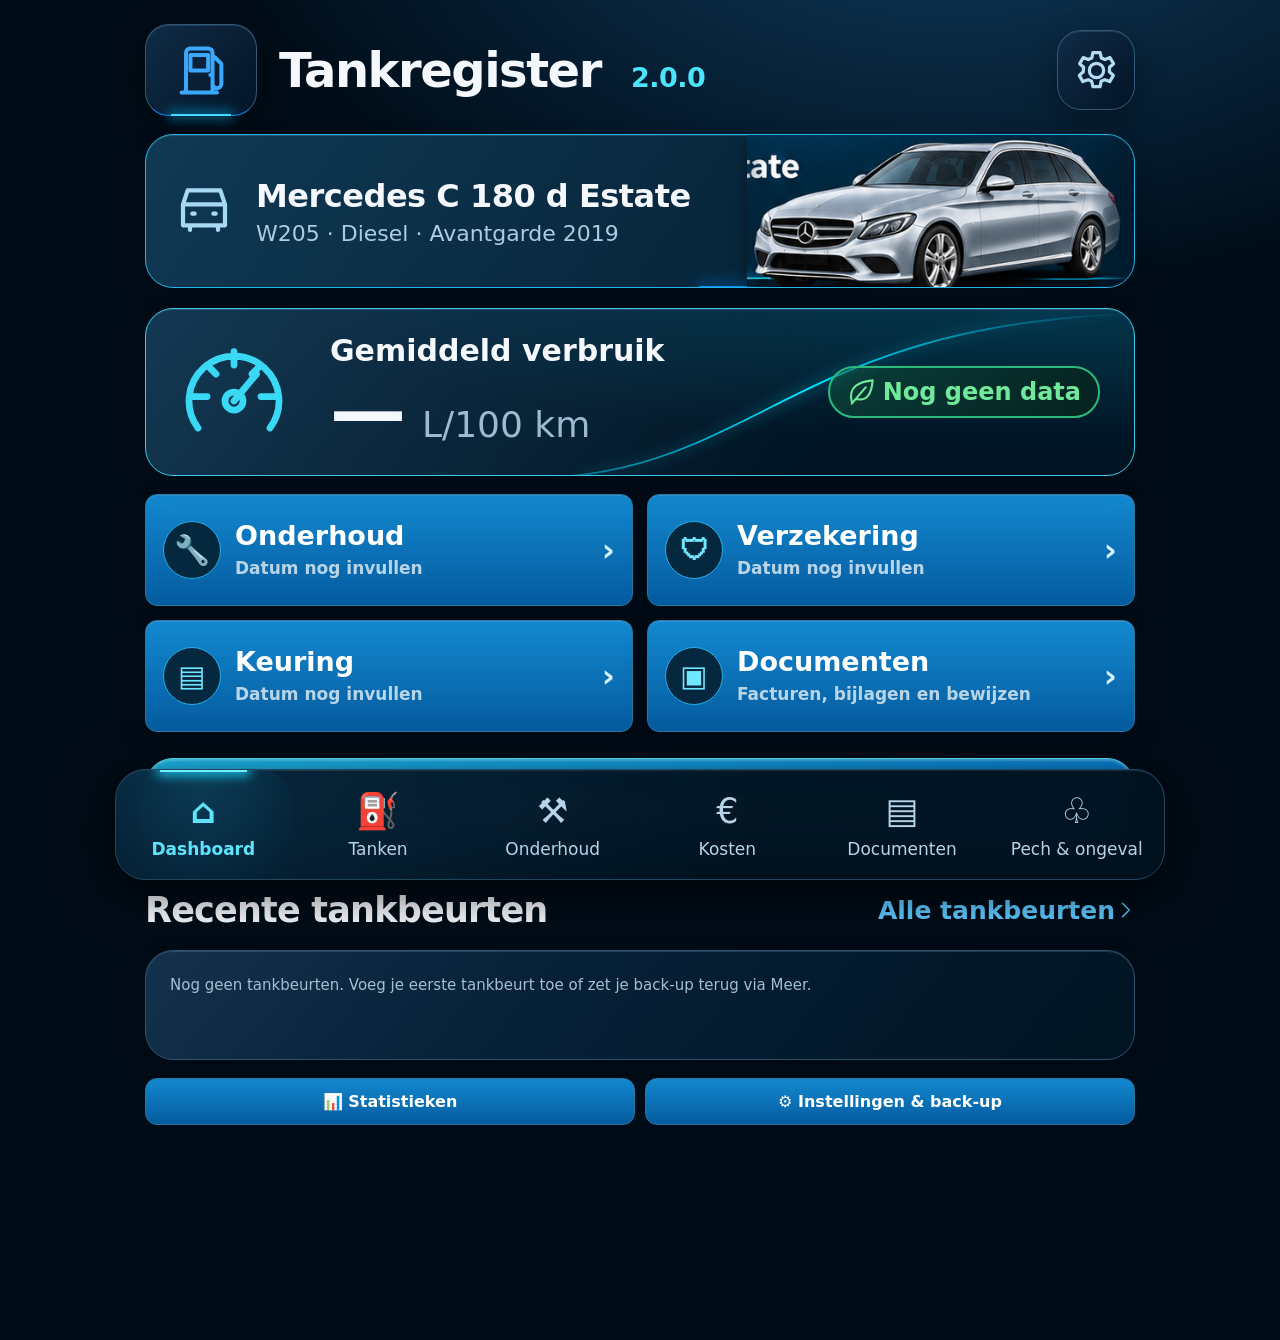
==== commit 817599a1: "Add files via upload" ====
--- a/index.html
+++ b/index.html
@@ -1,49 +1,8 @@
 <!DOCTYPE html>
-<html lang="nl"><head><meta charset="utf-8"/><meta content="width=device-width,initial-scale=1,viewport-fit=cover" name="viewport"/><meta content="#081321" name="theme-color"/><title>Mercedes Tankregister · v10</title><style>
-:root{font-family:system-ui,-apple-system,Segoe UI,sans-serif;color:#17313a;background:#eef3f3}*{box-sizing:border-box}body{margin:0}header{background:#102b32;color:white;padding:25px 18px 20px}header small{color:#a5c7c6}h1{margin:6px 0;font-size:26px}main{max-width:720px;margin:auto;padding:16px 14px 50px}.grid{display:grid;grid-template-columns:repeat(2,1fr);gap:10px}.stat,.panel{background:white;border-radius:17px;padding:16px;box-shadow:0 2px 8px #1b38400d}.stat b{font-size:22px;display:block}.stat span,.hint{font-size:12px;color:#667e84}.panel{margin-top:15px}h2{font-size:19px;margin:0 0 14px}label{display:block;font-size:13px;font-weight:650;margin:11px 0 5px}input,select{width:100%;padding:13px 11px;border:1px solid #c9d7d8;border-radius:10px;background:white;font-size:16px;color:#17313a}.cols{display:grid;grid-template-columns:1fr 1fr;gap:10px}button,.button{background:#14766d;color:white;border:0;border-radius:11px;padding:13px 15px;font-weight:700;font-size:15px;cursor:pointer}button.secondary{background:#e7f2f0;color:#165e59}button.danger{background:#fff0ed;color:#b03525}.actions{display:flex;flex-wrap:wrap;gap:8px;margin-top:14px}.actions button{flex:1}#photoPreview{max-width:100%;max-height:170px;display:none;border-radius:10px;margin-top:10px}.entry{padding:12px 0;border-top:1px solid #e5eded;display:flex;justify-content:space-between;gap:8px}.entry:first-child{border-top:0}.entry small{display:block;color:#70868a;margin-top:3px}.entry strong{white-space:nowrap}.entry button{font-size:12px;padding:7px 9px;margin-top:5px}.empty{color:#6e8488;font-size:14px}footer{font-size:12px;color:#657c80;padding-top:18px;line-height:1.5}.notice{font-size:13px;color:#28665f;background:#e5f3ed;border-radius:10px;padding:10px;margin-top:12px}.hidden{display:none}#status{min-height:18px;color:#12695d;font-size:13px;margin-top:9px}.year{font-size:12px;color:#b9d4d0}
-
-.car{width:100%;height:135px;object-fit:cover;object-position:center;border-radius:13px;margin-top:12px;border:1px solid #42626b}
-.overview-controls{display:flex;gap:10px;align-items:center;margin:10px 0}.overview-controls select{flex:1}
-.overview-line{display:flex;justify-content:space-between;gap:12px;border-top:1px solid #e5eded;padding:11px 0}.overview-line small{color:#637b80;display:block}.overview-line b{white-space:nowrap}
-.chart-row{display:flex;align-items:center;gap:8px;margin:8px 0;font-size:12px}.chart-row .month-label{width:34px}.chart-row .bar-track{flex:1;height:14px;border-radius:8px;background:#edf3f4;overflow:hidden}.chart-row .bar{height:100%;background:#14766d;border-radius:8px}.chart-row .bar-cost{min-width:75px;text-align:right}
-.fuel-banner{margin-top:16px;display:flex;align-items:center;gap:14px;padding:16px;border-radius:16px;background:linear-gradient(115deg,#176e71,#17434d);color:#fff}.fuel-banner>span:first-child{font-size:35px}.fuel-banner strong{display:block;font-size:17px}.fuel-banner small{display:block;color:#d0e8e6;font-size:12px}.fuel-banner>span:last-child{margin-left:auto;color:#8dd2c8;font-size:17px}.car-banner{margin-top:16px;border-radius:16px;overflow:hidden;background:#071c3a}.car-banner img{display:block;width:100%;height:auto}
-/* Nachtblauw dashboard — versie 5 */
-:root{color-scheme:dark;background:#081321;color:#eaf3ff;--surface:#132438;--edge:#294159;--muted:#a6bed1;--aqua:#42d9c4;--blue:#64a8ff}
-body{background:radial-gradient(ellipse 120% 500px at 50% -120px,#1d4164 0%,#0a1b2e 57%,#081321 100%);color:#eaf3ff;min-height:100vh}
-header{background:linear-gradient(135deg,#102b4c 0%,#11263e 55%,#172846 100%);border-bottom:1px solid #33536e;padding-top:30px;box-shadow:0 10px 30px #0003}
-header small,.year{color:#b3d4e8}h1{font-weight:800;letter-spacing:-.7px}
-main{padding-top:19px}
-.stat,.panel{background:linear-gradient(155deg,#172b42,#102134);border:1px solid #2b425b;border-radius:19px;box-shadow:0 8px 24px #0003}
-.stat{min-height:102px;position:relative;overflow:hidden}
-.stat:nth-child(4n+1){border-top:3px solid #49c6ef}.stat:nth-child(4n+2){border-top:3px solid #39d8ad}.stat:nth-child(4n+3){border-top:3px solid #ffb85c}.stat:nth-child(4n+4){border-top:3px solid #ae93ff}
-.stat b{font-size:23px;letter-spacing:-.4px;color:#fff}.stat span,.hint,.entry small,.overview-line small,.empty,footer{color:#a7bdce}
-h2{color:#f4f8ff;letter-spacing:-.3px}label{color:#cfe1ef}
-input,select,textarea{background:#0b1a2b!important;color:#f2f8ff!important;border:1px solid #39536c!important;border-radius:12px;outline:none}
-input:focus,select:focus{border-color:#50d8c7!important;box-shadow:0 0 0 3px #36cdbb25}
-input::placeholder{color:#849db0}
-button,.button{background:linear-gradient(120deg,#0c9c9a,#0b777f);color:#fff;box-shadow:0 3px 10px #0002;border-radius:12px}
-button.secondary{background:#233b56;color:#cfeaff;border:1px solid #3c5a74}
-button.danger{background:#4a2635;color:#ffb9bb;border:1px solid #854456}
-button:active{transform:translateY(1px)}
-.entry,.overview-line{border-color:#2a435b}.entry strong,.overview-line b{color:#f5faff}
-.notice{background:#173d3d;color:#aaf5de;border:1px solid #2d6a62}
-#status{color:#61e6c9}.chart-row .bar-track{background:#263a51}.chart-row .bar{background:linear-gradient(90deg,#2d9ce7,#45e0c1)}
-.fuel-banner{background:linear-gradient(115deg,#184b64,#153c4f);border:1px solid #2b7184}
-.car-banner{border:1px solid #34567d;box-shadow:0 12px 32px #0005}
-::selection{background:#2c7f99;color:#fff}
-</style><style id="camera-enhancement">.photo-actions{display:grid;grid-template-columns:1fr 1fr;gap:10px;margin:10px 0}.photo-actions button{min-height:55px;font-size:15px;border-radius:13px}.camera-btn{background:#00a98f!important;color:#061b24!important}.gallery-btn{background:#263e60!important;color:#fff!important;border:1px solid #476586!important}.hidden-file{position:absolute!important;width:1px!important;height:1px!important;opacity:0!important;overflow:hidden!important;pointer-events:none!important}#photoPreview{max-height:270px!important;object-fit:contain;border:1px solid #3d607a;padding:4px;background:#0e2031}</style><link href="icon-192.png" rel="apple-touch-icon"/><meta content="yes" name="apple-mobile-web-app-capable"/><style>
-/* Mercedes Tankregister v10 – dashboard */
-:root{--surface:#0d2239;--edge:#294763;--blue:#168bff;--muted:#9cb8d0}
-html{scroll-behavior:smooth;scroll-padding-top:16px}body{background:#061323;color:#eaf4ff;font-family:Inter,system-ui,-apple-system,Segoe UI,sans-serif}
-header{max-width:760px;margin:auto;padding:20px 18px 0;background:transparent;border:0;box-shadow:none}header small{font-size:11px;letter-spacing:1.5px;font-weight:750;color:#5ab5ff}header h1{font-size:23px;margin:9px 0 3px}header .year{font-size:12px;color:#9ab3c9}header .car-banner{margin-top:16px;border-radius:22px;border:1px solid #244768;overflow:hidden;max-height:230px}header .car-banner img{width:100%;height:220px;object-fit:cover;object-position:center}
-main{max-width:760px;padding:14px 14px 110px}.v10-hero{padding:21px 19px;background:linear-gradient(130deg,#103559,#0b223a 70%);border:1px solid #24537d;border-radius:23px;margin-bottom:13px}.v10-hero .eyebrow{font-size:10px;letter-spacing:1.7px;color:#5abaff;font-weight:800}.v10-hero h2{font-size:31px;line-height:1.08;margin:10px 0}.v10-hero h2 em{font-style:normal;color:#45acff}.v10-hero p{font-size:13px;color:#b4c9dd;max-width:370px}.hero-actions{display:flex;gap:8px;flex-wrap:wrap;margin-top:16px}.hero-actions button{flex:1;min-width:135px}.v10-quick{display:grid;grid-template-columns:repeat(4,minmax(0,1fr));gap:9px;margin:14px 0}.v10-quick button{padding:12px 2px;background:#12283f;border:1px solid #2c4965;border-radius:15px;font-size:11px;display:flex;align-items:center;flex-direction:column;gap:7px}.v10-quick button span{font-size:24px;color:#5fb4ff}
-.grid.top-stats{gap:10px}.top-stats .stat{background:#10283f;border-radius:17px;padding:14px;min-height:90px}.top-stats .stat b{font-size:22px}.top-stats .stat span{font-size:11px}.panel{border-radius:20px;background:linear-gradient(155deg,#112941,#0b1e32);border:1px solid #254460;padding:17px;scroll-margin-top:14px}.panel h2{font-size:19px}.v10-insights{margin-top:15px}.section-title{display:flex;gap:8px;align-items:center}.section-title>span{color:#57b5ff;font-size:24px}.section-title h2{margin:0 0 13px}.insight-grid{display:grid;grid-template-columns:repeat(2,minmax(0,1fr));gap:10px}.insight-grid article{padding:15px 12px;border:1px solid #2b4965;border-radius:15px;background:#0b1e31;min-width:0}.insight-grid small{font-size:12px;color:#bed3e5;display:block}.insight-grid strong{font-size:22px;color:#fff;display:block;margin:9px 0 5px;overflow-wrap:anywhere}.insight-grid article>span{font-size:10px;color:#8ba8c0}.hour-field{margin-bottom:4px}
-button:not(.danger){background:linear-gradient(135deg,#168fff,#0765d4);color:white}button.secondary{background:#1b3754!important;color:#e2f2ff!important}button.danger{background:#4a2635}.photo-actions button.camera-btn{background:#127bcb!important;color:white!important}.photo-actions button.gallery-btn{background:#1b3754!important}input,select{background:#091c2f!important;border-color:#315270!important}.v10-nav{position:fixed;z-index:10;bottom:0;left:0;right:0;display:flex;justify-content:space-around;gap:4px;padding:8px 8px max(10px,env(safe-area-inset-bottom));background:#091b2cf5;border-top:1px solid #29435e;backdrop-filter:blur(12px)}.v10-nav button{background:transparent!important;box-shadow:none;border-radius:12px;padding:4px 5px;min-width:0;flex:1;font-size:10px;color:#9db5cc!important;display:flex;flex-direction:column;gap:3px;align-items:center}.v10-nav button span{font-size:23px;line-height:1.1}.v10-nav button.active{color:#56b1ff!important}.v10-nav button.active span{color:#56b1ff}.entry{align-items:flex-start}.entry strong{font-size:17px}#new-entry .actions button{min-width:120px}footer{padding-bottom:12px}
-@media(min-width:650px){.v10-hero h2{font-size:38px}.v10-quick button{font-size:13px}.insight-grid{grid-template-columns:repeat(4,minmax(0,1fr))}.insight-grid strong{font-size:19px}.v10-nav{left:50%;transform:translateX(-50%);max-width:760px;border-radius:16px 16px 0 0}}
-</style><link href="manifest.webmanifest" rel="manifest"/><link href="icon-192.png" rel="icon" type="image/png"/></head><body><header><small>MERCEDES C180d · JOUW TANKDASHBOARD</small><h1>Mercedes Tankregister</h1><div class="year">Privé op je telefoon · versie 11</div><div class="car-banner"><img alt="Zilveren Mercedes C180d Estate met donkergetinte ramen – Tankregister" src="[data-uri]"/></div></header><main><section class="v10-hero" id="home"><div class="eyebrow">✦ JOUW MERCEDES · SLIM TANKEN</div><h2>Elke kilometer<br/><em>in beeld.</em></h2><p>Tank sneller, volg je verbruik en ontdek je echte brandstofkosten.</p><div class="hero-actions"><button onclick="document.getElementById('new-entry').scrollIntoView({behavior:'smooth'})" type="button">＋ Nieuwe tankbeurt</button><button class="secondary" onclick="document.getElementById('history').scrollIntoView({behavior:'smooth'})" type="button">Alle tankbeurten →</button></div></section><section aria-label="Snelkoppelingen" class="v10-quick"><button data-jump="new-entry" type="button"><span>＋</span>Toevoegen</button><button data-jump="history" type="button"><span>▤</span>Tankbeurten</button><button data-jump="monthly" type="button"><span>▥</span>Maand</button><button data-jump="yearly" type="button"><span>▥</span>Grafieken</button></section><div class="grid top-stats"><div class="stat"><b id="total">€ 0,00</b><span>Totale tankkosten</span></div><div class="stat"><b id="liters">0,0 l</b><span>Diesel getankt</span></div><div class="stat"><b id="avg">—</b><span>Gem. prijs per liter</span></div><div class="stat"><b id="usage">—</b><span>Verbruik (l/100 km)*</span></div></div><section class="panel v10-insights" id="insights"><div class="section-title"><span>✦</span><h2>Jouw inzichten</h2></div><div class="insight-grid"><article><small>💶 Kosten per 100 km</small><strong id="cost100">—</strong><span>Op basis van gemeten tankbeurten</span></article><article><small>⛽ Volgende tankbeurt</small><strong id="nextFill">—</strong><span id="nextFillNote">Schatting op basis van je ritten</span></article><article><small>🏪 Vaakst gebruikt</small><strong id="topStation">—</strong><span>Tankstation uit je historiek</span></article><article><small>🚘 Laatste kilometerstand</small><strong id="lastKm">—</strong><span>Automatisch voorgesteld bij invoer</span></article></div></section><section class="panel" id="new-entry"><h2>Nieuwe tankbeurt</h2><form id="form"><div class="cols"><div><label for="date">Datum</label><input id="date" required="" type="date"/></div><div class="hour-field"><label for="time">Tankuur</label><input id="time" type="time"/></div><div><label for="km">Kilometerstand</label><input id="km" min="0" placeholder="bijv. 125600" step="1" type="number"/></div></div><div class="cols"><div><label for="amount">Aantal liters</label><input id="amount" inputmode="decimal" min="0.001" placeholder="bijv. 42,5" required="" step="0.001" type="number"/></div><div><label for="price">Prijs per liter (€)</label><input id="price" inputmode="decimal" min="0.001" placeholder="bijv. 1,75" step="0.001" type="number"/></div></div><div class="cols"><div><label for="cost">Totaal betaald (€)</label><input id="cost" inputmode="decimal" min="0.01" placeholder="bijv. 74,38" required="" step="0.01" type="number"/></div><div><label for="station">Tankstation</label><input id="station" list="knownStations" placeholder="bijv. Q8 Zandhoven" type="text"/><datalist id="knownStations"></datalist></div></div><label>Foto van de pomp (optioneel)</label><label for="photoType">Wat fotografeer je?</label><select id="photoType"><option value="pump">⛽ Brandstofpomp</option><option value="receipt">🧾 Tankticket</option></select><div class="photo-actions"><button class="camera-btn" id="takePhoto" type="button">📷 Foto nemen</button><button class="gallery-btn" id="choosePhoto" type="button">🖼️ Foto kiezen</button><button class="camera-btn" id="scanPhoto" style="grid-column:1/-1" type="button">🔎 Gegevens uit foto lezen</button><div id="ocrStatus" role="status" style="grid-column:1/-1;font-size:13px;color:#b9d4d0"></div></div><input accept="image/*" aria-label="Camera foto" capture="environment" class="hidden-file" id="photo" type="file"/><input accept="image/*" aria-label="Bestaande foto" class="hidden-file" id="galleryPhoto" type="file"/><img alt="Foto van deze tankbeurt" id="photoPreview"/><button class="danger" id="removePhoto" style="margin:8px 0;display:none" type="button">🗑️ Gekoppelde foto verwijderen</button><div class="hint" id="photoMessage" role="status">Foto’s blijven lokaal op je telefoon. Controleer herkende bedragen altijd.</div><p class="hint">De foto blijft lokaal op je toestel en wordt verkleind. Je kunt de cijfers altijd zelf invullen of aanpassen.</p><div class="actions"><button id="save" type="submit">Tankbeurt bewaren</button><button class="secondary" id="clear" type="button">Leegmaken</button></div><div id="status" role="status"></div></form></section><section class="panel" id="history"><h2>Tankbeurten <span id="count"></span></h2><p class="hint">Tik op Wijzig om gegevens of de foto aan te passen. Tik op Wis om een volledige tankbeurt te verwijderen.</p><div class="empty" id="entries">Nog geen tankbeurten.</div></section><section class="panel" id="monthly"><h2>Maandoverzicht</h2><div class="overview-controls"><label for="monthPick">Maand</label><select id="monthPick"></select></div><div id="monthSummary"></div><div id="months"></div></section><section class="panel" id="yearly"><h2>Jaaroverzicht</h2><div class="overview-controls"><label for="yearPick">Jaar</label><select id="yearPick"></select></div><div id="yearSummary"></div><div id="yearChart"></div></section><section class="panel" id="backup-section"><h2>Export en back-up</h2><p class="hint">Download een echt Excelbestand (.xlsx) met tankbeurten, maand- en jaartotalen. Bewaar daarnaast geregeld een JSON-back-up, want browsergegevens kunnen verdwijnen als je browserdata wist.</p><div class="actions"><button id="excel" type="button">Excel downloaden</button><button class="secondary" id="backup" type="button">Back-up bewaren</button></div><label for="restore">Back-up terugzetten (JSON)</label><input accept=".json,application/json" id="restore" type="file"/><p class="hint">Een teruggezette back-up vervangt het huidige register, na bevestiging.</p></section><footer>* Verbruik en kosten per 100 km zijn betrouwbaar wanneer je telkens voltankt en je kilometerstand correct invoert. Voorspellingen zijn schattingen. Je gegevens en foto’s blijven lokaal in je browser; maak regelmatig een JSON-back-up. Fotoherkenning vereist internet.</footer></main><script>
-(()=>{'use strict';const KEY='mercedes_tankregister_v1';const $=id=>document.getElementById(id);let entries=[];let photoData='';let editId=null;const money=n=>new Intl.NumberFormat('nl-BE',{style:'currency',currency:'EUR'}).format(n||0),num=(n,d=1)=>new Intl.NumberFormat('nl-BE',{minimumFractionDigits:d,maximumFractionDigits:d}).format(n||0);const esc=s=>String(s??'').replace(/[&<>"']/g,c=>({'&':'&amp;','<':'&lt;','>':'&gt;','"':'&quot;',"'":'&#39;'}[c]));function load(){try{const v=JSON.parse(localStorage.getItem(KEY)||'[]');entries=Array.isArray(v)?v:[]}catch(e){entries=[]}}function persist(){try{localStorage.setItem(KEY,JSON.stringify(entries));return true}catch(e){alert('Opslag vol of geblokkeerd. Maak eerst een back-up en verwijder eventueel oude foto’s.');return false}}function calc(){const sorted=[...entries].sort((a,b)=>a.date.localeCompare(b.date));let fuel=0,dist=0;for(let i=1;i<sorted.length;i++){let a=sorted[i-1],b=sorted[i];if(Number.isFinite(a.km)&&Number.isFinite(b.km)&&b.km>a.km){dist+=b.km-a.km;fuel+=b.liters}}return dist>0?fuel/dist*100:null}function render(){const sorted=[...entries].sort((a,b)=>b.date.localeCompare(a.date));const l=entries.reduce((s,e)=>s+e.liters,0),c=entries.reduce((s,e)=>s+e.cost,0);$('total').textContent=money(c);$('liters').textContent=num(l)+' l';$('avg').textContent=l?money(c/l):'—';const u=calc();$('usage').textContent=u===null?'—':num(u,2);$('count').textContent='('+entries.length+')';$('entries').innerHTML=sorted.length?sorted.map(e=>`<div class="entry"><div><b>${esc(e.date.split('-').reverse().join('/'))}</b> · ${num(e.liters,2)} l<small>${esc(e.station||'Tankstation onbekend')}${Number.isFinite(e.km)?' · '+e.km+' km':''}</small>${e.photo?`<button class="secondary" data-view="${esc(e.id)}">📷 Foto</button>`:''}</div><div style="text-align:right"><strong>${money(e.cost)}</strong><small>${money(e.cost/e.liters)}/l</small><button class="secondary" data-edit="${esc(e.id)}">Wijzig</button> <button class="danger" data-del="${esc(e.id)}">Wis</button></div></div>`).join(''):'Nog geen tankbeurten.';const ms={};entries.forEach(e=>{let k=e.date.slice(0,7);ms[k]??={liters:0,cost:0,count:0};ms[k].liters+=e.liters;ms[k].cost+=e.cost;ms[k].count++});const years=[...new Set([new Date().getFullYear(),2026,...entries.map(e=>Number(e.date.slice(0,4)))])].sort((a,b)=>b-a);const yp=$('yearPick'),mp=$('monthPick'),selectedYear=yp.value||String(new Date().getFullYear()),selectedMonth=mp.value||new Date().toISOString().slice(0,7);yp.innerHTML=years.map(y=>`<option value="${y}">${y}</option>`).join('');yp.value=years.includes(Number(selectedYear))?selectedYear:String(years[0]);const monthKeys=[...new Set([new Date().toISOString().slice(0,7),...entries.map(e=>e.date.slice(0,7))])].sort().reverse();mp.innerHTML=monthKeys.map(k=>`<option value="${k}">${esc(k)}</option>`).join('');mp.value=monthKeys.includes(selectedMonth)?selectedMonth:monthKeys[0];renderOverviews();renderInsights()}function renderOverviews(){const y=$('yearPick').value,m=$('monthPick').value;const monthly=entries.filter(e=>e.date.slice(0,7)===m),annual=entries.filter(e=>e.date.slice(0,4)===y);const sum=a=>({count:a.length,liters:a.reduce((v,e)=>v+e.liters,0),cost:a.reduce((v,e)=>v+e.cost,0)});const travel=a=>{const selected=new Set(a.map(e=>e.id));const ordered=[...entries].filter(e=>Number.isFinite(e.km)).sort((x,y)=>x.km-y.km||x.date.localeCompare(y.date));let km=0,used=0,segments=0;for(let i=1;i<ordered.length;i++){const prev=ordered[i-1],cur=ordered[i];if(selected.has(cur.id)&&cur.km>prev.km){km+=cur.km-prev.km;used+=cur.liters;segments++}}return {km,usage:km>0?used/km*100:null,segments}};const stats=a=>{const x=sum(a),t=travel(a);return `<div class="grid"><div class="stat"><b>${money(x.cost)}</b><span>Kosten</span></div><div class="stat"><b>${num(x.liters,2)} l</b><span>Liters</span></div><div class="stat"><b>${x.count}</b><span>Tankbeurten</span></div><div class="stat"><b>${x.liters?money(x.cost/x.liters):'—'}</b><span>Gem. prijs/liter</span></div><div class="stat"><b>${t.km?num(t.km,0)+' km':'—'}</b><span>Kilometers gereden</span></div><div class="stat"><b>${t.usage===null?'—':num(t.usage,2)+' l/100 km'}</b><span>Gemiddeld verbruik</span></div></div><p class="hint">Afstand en verbruik op basis van opeenvolgende tankbeurten met kilometerstand; de afstand wordt toegerekend aan de datum van de laatste tankbeurt. Betrouwbaar bij telkens voltanken. Bij ontbrekende kilometerstanden is het overzicht mogelijk onvolledig.</p>`};$('monthSummary').innerHTML=stats(monthly);$('months').innerHTML=monthly.length?[...monthly].sort((a,b)=>b.date.localeCompare(a.date)).map(e=>`<div class="overview-line"><div><b>${esc(e.date.split('-').reverse().join('/'))}</b><small>${esc(e.station||'Tankstation onbekend')} · ${num(e.liters,2)} l</small></div><b>${money(e.cost)}</b></div>`).join(''):'<p class="empty">Geen tankbeurten in deze maand.</p>';$('yearSummary').innerHTML=stats(annual);const monthNames=['jan','feb','mrt','apr','mei','jun','jul','aug','sep','okt','nov','dec'];const sums=Array.from({length:12},(_,i)=>sum(annual.filter(e=>Number(e.date.slice(5,7))===i+1)));const max=Math.max(1,...sums.map(x=>x.cost));$('yearChart').innerHTML='<h3 style="font-size:15px">Kosten per maand</h3>'+sums.map((x,i)=>`<div class="chart-row"><span class="month-label">${monthNames[i]}</span><div class="bar-track"><div class="bar" style="width:${100*x.cost/max}%"></div></div><span class="bar-cost">${money(x.cost)}</span></div>`).join('')};$('yearPick').onchange=renderOverviews;$('monthPick').onchange=renderOverviews;function updateRemovePhoto(){ $('removePhoto').style.display=photoData?'inline-block':'none' }$('removePhoto').onclick=()=>{if(!photoData)return;if(!confirm('Gekoppelde foto verwijderen? De tankgegevens blijven behouden zodra je bewaart.'))return;photoData='';$('photo').value='';$('photoPreview').removeAttribute('src');$('photoPreview').style.display='none';updateRemovePhoto();$('photoMessage').textContent='Foto verwijderd uit dit formulier. Tik op Wijzigingen bewaren om dit op te slaan.'};function reset(){editId=null;photoData='';$('form').reset();$('date').value=new Date().toLocaleDateString('sv-SE');$('time').value=new Date().toTimeString().slice(0,5);const last=[...entries].filter(e=>Number.isFinite(e.km)).sort((a,b)=>b.km-a.km)[0];$('km').value=last?last.km:'';$('photoPreview').style.display='none';updateRemovePhoto();$('save').textContent='Tankbeurt bewaren';$('status').textContent=''}$('clear').onclick=reset;$('photo').onchange=async ev=>{const file=ev.target.files[0];if(!file)return;try{const img=new Image(),url=URL.createObjectURL(file);await new Promise((resolve,reject)=>{img.onload=resolve;img.onerror=reject;img.src=url});const canvas=document.createElement('canvas'),scale=Math.min(1,1100/Math.max(img.width,img.height));canvas.width=Math.round(img.width*scale);canvas.height=Math.round(img.height*scale);canvas.getContext('2d').drawImage(img,0,0,canvas.width,canvas.height);photoData=canvas.toDataURL('image/jpeg',.64);URL.revokeObjectURL(url);$('photoPreview').src=photoData;$('photoPreview').style.display='block';updateRemovePhoto()}catch(e){alert('Kon foto niet openen. Je kunt de tankbeurt wel zonder foto bewaren.')}};$('form').onsubmit=ev=>{ev.preventDefault();const liters=Number($('amount').value),cost=Number($('cost').value),price=$('price').value?Number($('price').value):cost/liters,km=$('km').value===''?null:Number($('km').value);if(!liters||!cost||liters<=0||cost<=0||!$('date').value){alert('Vul datum, liters en totaalbedrag correct in.');return}if(Math.abs(price*liters-cost)>.15&&!confirm('Prijs × liters wijkt af van het totaal. Toch bewaren?'))return;const old=entries.find(e=>e.id===editId);const entry={id:editId||String(Date.now())+Math.random().toString(36).slice(2),date:$('date').value,time:$('time').value,km,liters,cost,price,station:$('station').value.trim(),photo:photoData};const previous=[...entries];entries=entries.filter(e=>e.id!==editId);entries.push(entry);if(!persist()){entries=previous;return}reset();render();$('status').textContent='Tankbeurt bewaard.'};$('entries').onclick=ev=>{const t=ev.target.closest('button');if(!t)return;const id=t.dataset.del||t.dataset.edit||t.dataset.view;const e=entries.find(x=>x.id===id);if(!e)return;if(t.dataset.del){if(confirm('Deze tankbeurt definitief verwijderen?')){entries=entries.filter(x=>x.id!==id);persist();render()}}else if(t.dataset.view){const w=window.open('','_blank');if(w){w.document.write('<title>Tankfoto</title><img style="max-width:100%;height:auto" src="'+e.photo+'">');w.document.close()}else alert('Je browser blokkeert het openen van de foto.')}else{editId=e.id;$('date').value=e.date;$('time').value=e.time||'';$('km').value=e.km??'';$('amount').value=e.liters;$('price').value=e.price;$('cost').value=e.cost;$('station').value=e.station||'';photoData=e.photo||'';$('photoPreview').style.display=photoData?'block':'none';if(photoData)$('photoPreview').src=photoData;updateRemovePhoto();$('save').textContent='Wijzigingen bewaren';window.scrollTo({top:0,behavior:'smooth'})}};function download(blob,name){const url=URL.createObjectURL(blob),a=document.createElement('a');a.href=url;a.download=name;document.body.appendChild(a);a.click();a.remove();setTimeout(()=>URL.revokeObjectURL(url),2000)}$('backup').onclick=()=>download(new Blob([JSON.stringify({format:'tankregister-v1',entries},null,2)],{type:'application/json'}),'tankregister-backup.json');$('restore').onchange=async ev=>{const f=ev.target.files[0];if(!f)return;try{const obj=JSON.parse(await f.text());if(obj.format!=='tankregister-v1'||!Array.isArray(obj.entries))throw Error('Ongeldig formaat');if(!confirm('Huidige tankbeurten vervangen door deze back-up?'))return;const old=entries;entries=obj.entries;if(!persist()){entries=old;return}reset();render()}catch(e){alert('Ongeldige back-up: '+e.message)}ev.target.value=''};
+<html lang="nl"><head><meta charset="utf-8"/><meta content="width=device-width,initial-scale=1,viewport-fit=cover" name="viewport"/><meta content="#081321" name="theme-color"/><title>Tankregister · 2.0.0</title><link href="icon-192.png" rel="apple-touch-icon"/><meta content="yes" name="apple-mobile-web-app-capable"/><link href="manifest.webmanifest" rel="manifest"/><link href="icon-192.png" rel="icon" type="image/png"/><link rel="stylesheet" href="v12.css"></head><body><svg class="icon-definitions" aria-hidden="true"><defs><symbol id="i-fuel" viewBox="0 0 24 24"><path d="M5 21V4a2 2 0 0 1 2-2h8a2 2 0 0 1 2 2v17M3 22h16M7 5h8v7H7zM18 6l3 3v9a2 2 0 0 1-4 0v-4h-1"/></symbol><symbol id="i-gear" viewBox="0 0 24 24"><path d="m10 2-.6 3-2 .9-2.8-1.1-2 3.4 2.2 2-.2 2.5-2.2 2 2 3.5 2.9-1.1 2 .9.7 3h4l.6-3 2-.9 2.8 1.1 2-3.5-2.2-2 .1-2.5 2.2-2-2-3.4-2.8 1.1-2-.9L14 2z"/><circle cx="12" cy="12" r="4"/></symbol><symbol id="i-car" viewBox="0 0 24 24"><path d="m3 10 2-6h14l2 6M3 10h18v9H3zM6 19v2m12-2v2M7 14h1m8 0h1M5 10h14"/></symbol><symbol id="i-gauge" viewBox="0 0 24 24"><path d="M4 20a10 10 0 1 1 16 0M3 13h3m12 0h3M6 6l2 2m8 0 2-2M12 3v3m0 8 5-6"/><circle cx="12" cy="14" r="2"/></symbol><symbol id="i-wallet" viewBox="0 0 24 24"><path d="M20 8V5a2 2 0 0 0-2-2L4 7v13h17V8H4m17 4h-6v5h6"/><circle cx="17" cy="14.5" r=".5"/></symbol><symbol id="i-calendar" viewBox="0 0 24 24"><rect x="3" y="5" width="18" height="17" rx="2"/><path d="M7 2v6m10-6v6M3 11h18m-10 4h2m-1-1v2"/></symbol><symbol id="i-road" viewBox="0 0 24 24"><path d="M7 3 2 22m15-19 5 19M12 3v4m0 4v4m0 4v3"/></symbol><symbol id="i-camera" viewBox="0 0 24 24"><path d="M3 7h4l2-4h6l2 4h4v14H3z"/><circle cx="12" cy="13" r="4"/></symbol><symbol id="i-home" viewBox="0 0 24 24"><path d="m2 11 10-9 10 9h-3v11h-5v-7h-4v7H5V11z"/></symbol><symbol id="i-chart" viewBox="0 0 24 24"><path d="M2 22h21M5 20v-7m6 7V7m6 13V2"/></symbol><symbol id="i-more" viewBox="0 0 24 24"><circle cx="4" cy="12" r="1"/><circle cx="12" cy="12" r="1"/><circle cx="20" cy="12" r="1"/></symbol><symbol id="i-chevron" viewBox="0 0 24 24"><path d="m9 4 8 8-8 8"/></symbol><symbol id="i-leaf" viewBox="0 0 24 24"><path d="M4 20C1 8 10 3 22 2c-1 12-5 18-14 16m-4 4L16 8"/></symbol></defs></svg><header class="app-header"><span class="brand-icon"><svg class="ico " viewBox="0 0 24 24" aria-hidden="true"><use href="#i-fuel"></use></svg></span><h1>Tankregister <small>2.0.0</small></h1><button class="settings-button" type="button" data-screen="backup-section" aria-label="Instellingen en back-up"><svg class="ico " viewBox="0 0 24 24" aria-hidden="true"><use href="#i-gear"></use></svg></button></header><main><section id="home" class="screen home-screen"><button class="vehicle-card glass" type="button" data-screen="vehicles"><span class="vehicle-symbol"><svg class="ico " viewBox="0 0 24 24" aria-hidden="true"><use href="#i-car"></use></svg></span><span class="vehicle-name"><strong>Mercedes C 180 d Estate</strong><small>W205 · Diesel · Avantgarde 2019</small></span><span class="vehicle-chevron">⌄</span><img class="vehicle-image" src="vehicle.png" alt="Mercedes C180d Estate"></button><article class="consumption-card glass"><svg class="ico gauge" viewBox="0 0 24 24" aria-hidden="true"><use href="#i-gauge"></use></svg><div class="consumption-copy"><h2>Gemiddeld verbruik</h2><div class="consumption-value"><strong id="dashUsage">—</strong><span>L/100 km</span></div></div><span id="usageBadge" class="efficiency"><svg class="ico " viewBox="0 0 24 24" aria-hidden="true"><use href="#i-leaf"></use></svg><span id="usageBadgeText">Indicatief</span></span><svg class="glow-wave" viewBox="0 0 1000 180" preserveAspectRatio="none" aria-hidden="true"><defs><linearGradient id="waveStroke"><stop stop-color="#00caff" stop-opacity="0"/><stop offset=".55" stop-color="#00e6ff"/><stop offset="1" stop-color="#00caff" stop-opacity="0"/></linearGradient></defs><path d="M270 175C620 230 595 20 1000 5" fill="none" stroke="url(#waveStroke)" stroke-width="2"/></svg></article><div class="dashboard-grid status-grid"><button type="button" class="status-tile glass" data-screen="maintenance"><span class="status-icon">🔧</span><span><strong>Onderhoud</strong><small id="dashMaintenance">Nog geen datum</small></span><span class="arrow">›</span></button><button type="button" class="status-tile glass" data-screen="documents"><span class="status-icon">🛡</span><span><strong>Verzekering</strong><small id="dashInsurance">Datum nog invullen</small></span><span class="arrow">›</span></button><button type="button" class="status-tile glass" data-screen="documents"><span class="status-icon">▤</span><span><strong>Keuring</strong><small id="dashInspection">Datum nog invullen</small></span><span class="arrow">›</span></button><button type="button" class="status-tile glass" data-screen="documents"><span class="status-icon">▣</span><span><strong>Documenten</strong><small>Facturen, bijlagen en bewijzen</small></span><span class="arrow">›</span></button></div><button id="startScan" class="scan-cta" type="button" data-screen="new-entry"><svg class="ico " viewBox="0 0 24 24" aria-hidden="true"><use href="#i-camera"></use></svg><span>Tankbeurt registreren</span></button><div class="recent-heading"><h2>Recente tankbeurten</h2><button class="text-button" data-screen="history">Alle tankbeurten <svg class="ico " viewBox="0 0 24 24" aria-hidden="true"><use href="#i-chevron"></use></svg></button></div><div id="recentEntries" class="recent-list glass"></div><div class="dashboard-secondary"><button type="button" data-screen="monthly">📊 Statistieken</button><button type="button" data-screen="backup-section">⚙ Instellingen & back-up</button></div></section><div hidden aria-hidden="true"><div class="grid top-stats"><div class="stat"><b id="total">€ 0,00</b><span>Totale tankkosten</span></div><div class="stat"><b id="liters">0,0 l</b><span>Diesel getankt</span></div><div class="stat"><b id="avg">—</b><span>Gem. prijs per liter</span></div><div class="stat"><b id="usage">—</b><span>Verbruik (l/100 km)*</span></div></div><section class="panel v10-insights" id="insights"><div class="section-title"><span>✦</span><h2>Jouw inzichten</h2></div><div class="insight-grid"><article><small>💶 Kosten per 100 km</small><strong id="cost100">—</strong><span>Op basis van gemeten tankbeurten</span></article><article><small>⛽ Volgende tankbeurt</small><strong id="nextFill">—</strong><span id="nextFillNote">Schatting op basis van je ritten</span></article><article><small>🏪 Vaakst gebruikt</small><strong id="topStation">—</strong><span>Tankstation uit je historiek</span></article><article><small>🚘 Laatste kilometerstand</small><strong id="lastKm">—</strong><span>Automatisch voorgesteld bij invoer</span></article></div></section></div><section class="panel screen" id="new-entry" hidden><h2>Nieuwe tankbeurt</h2><form id="form"><div class="cols"><div><label for="date">Datum</label><input id="date" required="" type="date"/></div><div class="hour-field"><label for="time">Tankuur</label><input id="time" type="time"/></div><div><label for="km">Kilometerstand</label><input id="km" min="0" placeholder="bijv. 125600" step="1" type="number"/></div></div><div class="cols"><div><label for="amount">Aantal liters</label><input id="amount" inputmode="decimal" min="0.001" placeholder="bijv. 42,5" required="" step="0.001" type="number"/></div><div><label for="price">Prijs per liter (€)</label><input id="price" inputmode="decimal" min="0.001" placeholder="bijv. 1,75" step="0.001" type="number"/></div></div><div class="cols"><div><label for="cost">Totaal betaald (€)</label><input id="cost" inputmode="decimal" min="0.01" placeholder="bijv. 74,38" required="" step="0.01" type="number"/></div><div><label for="station">Tankstation</label><input id="station" list="knownStations" placeholder="bijv. Q8 Zandhoven" type="text"/><datalist id="knownStations"></datalist></div></div><label>Foto van de pomp (optioneel)</label><label for="photoType">Wat fotografeer je?</label><select id="photoType"><option value="pump">⛽ Brandstofpomp</option><option value="receipt">🧾 Tankticket</option></select><div class="photo-actions"><button class="camera-btn" id="takePhoto" type="button">📷 Foto nemen</button><button class="gallery-btn" id="choosePhoto" type="button">🖼️ Foto kiezen</button></div><input accept="image/*" aria-label="Camera foto" capture="environment" class="hidden-file" id="photo" type="file"/><input accept="image/*" aria-label="Bestaande foto" class="hidden-file" id="galleryPhoto" type="file"/><img alt="Foto van deze tankbeurt" id="photoPreview"/><button class="danger" id="removePhoto" style="margin:8px 0;display:none" type="button">🗑️ Gekoppelde foto verwijderen</button><div class="hint" id="photoMessage" role="status">Foto’s blijven lokaal op je telefoon. Bewaar geregeld een back-up van je foto’s.</div><p class="hint">De foto blijft lokaal op je toestel en wordt verkleind. Je kunt de cijfers altijd zelf invullen of aanpassen.</p><div class="actions"><button id="save" type="submit">Tankbeurt bewaren</button><button class="secondary" id="clear" type="button">Leegmaken</button></div><div id="status" role="status"></div></form></section><section class="panel screen" id="history" hidden><h2>Tankbeurten <span id="count"></span></h2><p class="hint">Tik op Wijzig om gegevens of de foto aan te passen. Tik op Wis om een volledige tankbeurt te verwijderen.</p><div class="empty" id="entries">Nog geen tankbeurten.</div></section><section class="panel screen" id="monthly" hidden><div id="yearly"></div><h2>Statistieken</h2><div class="cols"><label>Periode<select id="periodMode"><option value="month">Maand</option><option value="year">Jaar</option><option value="all">Alles</option></select></label><label id="monthControl">Maand<input id="periodMonth" type="month"></label><label id="yearControl" hidden>Jaar<select id="periodYear"></select></label></div><p id="periodTitle" class="hint"></p><div id="premiumStats" class="metric-grid"></div><div id="comparison"></div><h3>Ontwikkeling</h3><label>Grafiek<select id="chartMetric"><option value="cost">Kosten (€)</option><option value="liters">Liters</option><option value="km">Kilometers</option><option value="usage">Verbruik (l/100 km)</option></select></label><div id="premiumChart"></div><details><summary>Berekening en volledigheid</summary><p class="hint" id="coverage"></p></details><h3>Periodeoverzicht</h3><div class="table-scroll"><table><thead><tr><th>Periode</th><th>Km</th><th>Liters</th><th>Kosten</th><th>l/100 km*</th></tr></thead><tbody id="periodRows"></tbody></table></div></section><section class="panel screen" id="backup-section" hidden><h2>Export en back-up</h2><p class="hint">Versie 2.0.0 · eerste update</p><p class="hint">Download een echt Excelbestand (.xlsx) met tankbeurten, maand- en jaartotalen. Bewaar daarnaast geregeld een JSON-back-up, want browsergegevens kunnen verdwijnen als je browserdata wist.</p><div class="actions"><button id="excel" type="button">Excel downloaden</button><button class="secondary" id="backup" type="button">JSON-back-up</button><button id="fullBackup" type="button">Volledige ZIP-back-up</button></div><label>Volledige ZIP-back-up herstellen<input type="file" id="fullRestore" accept=".zip,application/zip"></label><label for="restore">Back-up terugzetten (JSON)</label><input accept=".json,application/json" id="restore" type="file"/><p class="hint">Een teruggezette back-up vervangt het huidige register, na bevestiging.</p></section><section id="extras" class="panel screen" hidden><h2>Mijn autokosten & documenten</h2><p class="hint">Onderhoud, vaste kosten en documenten blijven op dit toestel. Maak regelmatig een volledige ZIP-back-up.</p><div class="actions"><button type="button" data-screen="maintenance">🔧 Onderhoud</button><button type="button" data-screen="expenses">💶 Kosten</button><button type="button" data-screen="documents">📄 Documenten</button><button type="button" data-screen="assistance">🛟 Pech & ongeval</button><button type="button" data-screen="backup-section">💾 Back-up</button></div><h3>Volgende onderhoudsbeurt</h3><p id="nextMaintenance">Nog geen onderhoudsdatum ingevoerd.</p><h3>Kostenbewust</h3><p id="expenseOverview">Vul kosten in voor een overzicht.</p><p class="hint">Kosten per kilometer worden pas als volledig weergegeven als aankoop, afschrijving en alle relevante kosten zijn meegenomen.</p></section><section id="maintenance" class="panel screen" hidden><h2>Onderhoud</h2><form id="maintenanceForm"><label>Onderhoudsdatum<input id="maintenanceDate" type="date" required></label><label>Kilometerstand<input id="maintenanceKm" type="number" min="0"></label><label>Garage<input id="maintenanceGarage" type="text"></label><label>Beschrijving werkzaamheden / onderdelen<input id="maintenanceNotes" type="text" placeholder="bv. batterij vervangen; banden controleren" required></label><label>Bedrag incl. btw (€)<input id="maintenanceCost" type="number" min="0" step="0.01" required></label><label>Factuur (PDF, optioneel)<input id="maintenanceFile" type="file" accept="application/pdf,.pdf"></label><button id="extractInvoice" type="button">📄 PDF uitlezen naar velden</button><p class="hint" id="pdfStatus">Selecteer een PDF en klik op uitlezen. Controleer alle voorgestelde waarden vóór opslaan. Voor gescande PDF’s zonder tekst is handmatige invoer nodig.</p><button type="submit">Onderhoud bewaren</button></form><p class="hint">PDF wordt bewaard en kan worden geopend. Bij tekst-PDF’s proberen we datum, kilometerstand, garage, werkzaamheden en totaalbedrag voor te stellen. Controleer de waarden; een aanbeveling is geen uitgevoerde vervanging.</p><label>Zoeken in werkzaamheden<input id="maintenanceSearch" type="search" placeholder="bv. batterij, remmen, banden"></label><div id="maintenanceList"></div></section><section id="expenses" class="panel screen" hidden><h2>Andere autokosten</h2><form id="expenseForm"><label>Datum<input id="expenseDate" type="date" required></label><label>Categorie<select id="expenseCategory"><option value="Verzekering">Verzekering</option><option value="Verkeersbelasting">Verkeersbelasting</option><option value="Banden">Banden</option><option value="Keuring">Keuring</option><option value="Overig">Overig</option></select></label><label>Omschrijving<input id="expenseNotes" type="text"></label><label>Bedrag (€)<input id="expenseCost" type="number" min="0.01" step="0.01" required></label><button type="submit">Kost bewaren</button></form><div id="expenseList"></div></section><section id="documents" class="panel screen" hidden><h2>Documentenarchief</h2><form id="documentForm"><label>Naam document<input id="documentName" required placeholder="bv. Verzekeringsbewijs"></label><label>Type document<select id="documentType"><option value="Verzekering">Verzekering</option><option value="Keuring">Keuring</option><option value="Inschrijving">Inschrijvingsbewijs</option><option value="Andere">Andere</option></select></label><label>Geldig tot (optioneel)<input id="documentExpiry" type="date"></label><label>Bestand (PDF of afbeelding)<input id="documentFile" type="file" accept="application/pdf,image/*,.pdf" required></label><button type="submit">Document bewaren</button></form><div id="documentList"></div></section><section id="assistance" class="panel screen" hidden><h2>Pech & ongeval</h2><label>Bijstand / pechverhelping<input id="helpRoad" type="tel" placeholder="Telefoonnummer"></label><label>Verzekeraar / makelaar<input id="helpInsurance" type="tel" placeholder="Telefoonnummer"></label><label>Garage<input id="helpGarage" type="tel" placeholder="Telefoonnummer"></label><label>Opmerkingen<input id="helpNotes" type="text" placeholder="Polisnummer, instructies ..."></label><button id="saveAssistance" type="button">Contactgegevens bewaren</button><p class="hint">Bij nood: bel de hulpdiensten via 112.</p></section><section id="vehicles" class="panel screen" hidden><h2>Voertuig</h2><div class="vehicle-detail"><button class="vehicle-card glass" type="button" data-screen="vehicles"><span class="vehicle-symbol"><svg class="ico " viewBox="0 0 24 24" aria-hidden="true"><use href="#i-car"></use></svg></span><span class="vehicle-name"><strong>Mercedes C 180 d Estate</strong><small>W205 · Diesel · Avantgarde 2019</small></span><span class="vehicle-chevron">⌄</span><img class="vehicle-image" src="vehicle.png" alt="Mercedes C180d Estate"></button></div><dl><div><dt>Model</dt><dd>Mercedes C180d</dd></div><div><dt>Uitvoering</dt><dd>Estate · Diesel</dd></div><div><dt>Laatste kilometerstand</dt><dd id="vehicleKm">—</dd></div></dl><p class="hint">Dit register bevat de tankbeurten van deze auto.</p></section><footer hidden>* Verbruik en kosten per 100 km zijn betrouwbaar wanneer je telkens voltankt en je kilometerstand correct invoert. Voorspellingen zijn schattingen. Je gegevens en foto’s blijven lokaal in je browser; maak regelmatig een JSON-back-up. Fotoherkenning van tankpompen is uitgeschakeld.</footer></main><script src="core.js"></script><script src="stats.js"></script><script>
+(()=>{'use strict';const KEY='mercedes_tankregister_v1';const $=id=>document.getElementById(id);let storageBroken=false;let entries=[];let photoData='';let editId=null;const money=n=>new Intl.NumberFormat('nl-BE',{style:'currency',currency:'EUR'}).format(n||0),num=(n,d=1)=>new Intl.NumberFormat('nl-BE',{minimumFractionDigits:d,maximumFractionDigits:d}).format(n||0);const esc=s=>String(s??'').replace(/[&<>"']/g,c=>({'&':'&amp;','<':'&lt;','>':'&gt;','"':'&quot;',"'":'&#39;'}[c]));function load(){try{const v=JSON.parse(localStorage.getItem(KEY)||'[]');entries=Array.isArray(v)?v:[]}catch(e){storageBroken=true;entries=[];alert('Lokale gegevens konden niet worden gelezen. Ze worden niet overschreven. Zet een geldige JSON-back-up terug.')}}function persist(){if(storageBroken){alert('Opslag beschermd. Zet eerst een geldige back-up terug.');return false}try{localStorage.setItem(KEY,JSON.stringify(entries));return true}catch(e){alert('Opslag vol of geblokkeerd. Maak eerst een back-up en verwijder eventueel oude foto’s.');return false}}function calc(){const sorted=[...entries].sort((a,b)=>a.date.localeCompare(b.date));let fuel=0,dist=0;for(let i=1;i<sorted.length;i++){let a=sorted[i-1],b=sorted[i];if(Number.isFinite(a.km)&&Number.isFinite(b.km)&&b.km>a.km){dist+=b.km-a.km;fuel+=b.liters}}return dist>0?fuel/dist*100:null}function render(){const sorted=[...entries].sort((a,b)=>b.date.localeCompare(a.date));const l=entries.reduce((s,e)=>s+e.liters,0),c=entries.reduce((s,e)=>s+e.cost,0);$('total').textContent=money(c);$('liters').textContent=num(l)+' l';$('avg').textContent=l?money(c/l):'—';const u=calc();$('usage').textContent=u===null?'—':num(u,2);$('count').textContent='('+entries.length+')';$('entries').innerHTML=sorted.length?sorted.map(e=>`<div class="entry"><div><b>${esc(e.date.split('-').reverse().join('/'))}</b> · ${num(e.liters,2)} l<small>${esc(e.station||'Tankstation onbekend')}${Number.isFinite(e.km)?' · '+e.km+' km':''}</small>${e.photo?`<button class="secondary" data-view="${esc(e.id)}">📷 Foto</button>`:''}</div><div style="text-align:right"><strong>${money(e.cost)}</strong><small>${money(e.cost/e.liters)}/l</small><button class="secondary" data-edit="${esc(e.id)}">Wijzig</button> <button class="danger" data-del="${esc(e.id)}">Wis</button></div></div>`).join(''):'Nog geen tankbeurten.';window.tankEntries=entries;renderInsights();window.renderPremium(entries)} function updateRemovePhoto(){ $('removePhoto').style.display=photoData?'inline-block':'none' }$('removePhoto').onclick=()=>{if(!photoData)return;if(!confirm('Gekoppelde foto verwijderen? De tankgegevens blijven behouden zodra je bewaart.'))return;photoData='';window.dispatchEvent(new Event('tank-photo-reset'));$('photo').value='';$('photoPreview').removeAttribute('src');$('photoPreview').style.display='none';updateRemovePhoto();$('photoMessage').textContent='Foto verwijderd uit dit formulier. Tik op Wijzigingen bewaren om dit op te slaan.'};function reset(){editId=null;photoData='';$('form').reset();$('date').value=new Date().toLocaleDateString('sv-SE');$('time').value=new Date().toTimeString().slice(0,5);const last=[...entries].filter(e=>Number.isFinite(e.km)).sort((a,b)=>b.km-a.km)[0];$('km').value=last?last.km:'';$('photoPreview').style.display='none';$('photoPreview').removeAttribute('src');window.dispatchEvent(new Event('tank-photo-reset'));updateRemovePhoto();$('save').textContent='Tankbeurt bewaren';$('status').textContent=''}$('clear').onclick=reset;$('photo').onchange=async ev=>{const file=ev.target.files[0];if(!file)return;try{const img=new Image(),url=URL.createObjectURL(file);await new Promise((resolve,reject)=>{img.onload=resolve;img.onerror=reject;img.src=url});const canvas=document.createElement('canvas'),scale=Math.min(1,1100/Math.max(img.width,img.height));canvas.width=Math.round(img.width*scale);canvas.height=Math.round(img.height*scale);canvas.getContext('2d').drawImage(img,0,0,canvas.width,canvas.height);photoData=canvas.toDataURL('image/jpeg',.64);URL.revokeObjectURL(url);$('photoPreview').src=photoData;$('photoPreview').style.display='block';updateRemovePhoto()}catch(e){alert('Kon foto niet openen. Je kunt de tankbeurt wel zonder foto bewaren.')}};$('form').onsubmit=ev=>{ev.preventDefault();const liters=Number($('amount').value),cost=Number($('cost').value),price=$('price').value?Number($('price').value):cost/liters,km=$('km').value===''?null:Number($('km').value);if(!liters||!cost||liters<=0||cost<=0||!$('date').value){alert('Vul datum, liters en totaalbedrag correct in.');return}if(Math.abs(price*liters-cost)>.15&&!confirm('Prijs × liters wijkt af van het totaal. Toch bewaren?'))return;const old=entries.find(e=>e.id===editId);const entry={id:editId||String(Date.now())+Math.random().toString(36).slice(2),date:$('date').value,time:$('time').value,km,liters,cost,price,station:$('station').value.trim(),photo:photoData};const previous=[...entries];entries=entries.filter(e=>e.id!==editId);entries.push(entry);if(!persist()){entries=previous;return}reset();render();$('status').textContent='Tankbeurt bewaard.'};$('entries').onclick=ev=>{const t=ev.target.closest('button');if(!t)return;const id=t.dataset.del||t.dataset.edit||t.dataset.view;const e=entries.find(x=>x.id===id);if(!e)return;if(t.dataset.del){if(confirm('Deze tankbeurt definitief verwijderen?')){const previous=entries;entries=entries.filter(x=>x.id!==id);if(!persist()){entries=previous;return}render()}}else if(t.dataset.view){const w=window.open('','_blank');if(w){w.document.write('<title>Tankfoto</title><img style="max-width:100%;height:auto" src="'+e.photo+'">');w.document.close()}else alert('Je browser blokkeert het openen van de foto.')}else{editId=e.id;$('date').value=e.date;$('time').value=e.time||'';$('km').value=e.km??'';$('amount').value=e.liters;$('price').value=e.price;$('cost').value=e.cost;$('station').value=e.station||'';photoData=e.photo||'';$('photoPreview').style.display=photoData?'block':'none';if(photoData)$('photoPreview').src=photoData;updateRemovePhoto();$('save').textContent='Wijzigingen bewaren';window.TankUI?.show('new-entry');$('new-entry').scrollIntoView({behavior:'smooth'})}};function download(blob,name){const url=URL.createObjectURL(blob),a=document.createElement('a');a.href=url;a.download=name;document.body.appendChild(a);a.click();a.remove();setTimeout(()=>URL.revokeObjectURL(url),2000)}$('backup').onclick=()=>download(new Blob([JSON.stringify({format:'tankregister-v1',entries},null,2)],{type:'application/json'}),'tankregister-backup.json');$('restore').onchange=async ev=>{const f=ev.target.files[0];if(!f)return;try{const obj=JSON.parse(await f.text());if(obj.format!=='tankregister-v1'||!Array.isArray(obj.entries))throw Error('Ongeldig formaat');if(!confirm('Huidige tankbeurten vervangen door deze back-up?'))return;const old=entries;const restored=window.TankCore.validateBackup(obj.entries);const wasBroken=storageBroken;storageBroken=false;entries=restored;if(!persist()){storageBroken=wasBroken;entries=old;return}reset();render()}catch(e){alert('Ongeldige back-up: '+e.message)}ev.target.value=''};
 // Build minimal standards-compliant XLSX without external libraries or network.
-const enc=new TextEncoder();const xml=s=>String(s??'').replace(/[<>&"']/g,c=>({'<':'&lt;','>':'&gt;','&':'&amp;','"':'&quot;',"'":'&apos;'}[c]));function sheet(rows){let s='<?xml version="1.0" encoding="UTF-8" standalone="yes"?><worksheet xmlns="http://schemas.openxmlformats.org/spreadsheetml/2006/main"><sheetData>';rows.forEach((row,i)=>{s+='<row r="'+(i+1)+'">';row.forEach((v,j)=>{if(v===null||v===undefined)return;let col='',n=j+1;while(n){n--;col=String.fromCharCode(65+n%26)+col;n=Math.floor(n/26)}const cell=col+(i+1);s+=typeof v==='number'&&Number.isFinite(v)?`<c r="${cell}"><v>${v}</v></c>`:`<c r="${cell}" t="inlineStr"><is><t>${xml(v)}</t></is></c>`});s+='</row>'});return s+'</sheetData></worksheet>'}const crcTable=(()=>{let a=[];for(let i=0;i<256;i++){let c=i;for(let j=0;j<8;j++)c=(c&1)?0xedb88320^(c>>>1):c>>>1;a[i]=c>>>0}return a})();function crc32(bytes){let c=0xffffffff;for(let b of bytes)c=crcTable[(c^b)&255]^(c>>>8);return(c^0xffffffff)>>>0}function zip(files){let chunks=[],central=[],offset=0;const u16=(a,n)=>{a.push(n&255,n>>>8&255)},u32=(a,n)=>{u16(a,n);u16(a,n>>>16)};for(const [name,content]of files){let n=enc.encode(name),d=enc.encode(content),crc=crc32(d),h=[];u32(h,0x04034b50);u16(h,20);u16(h,0);u16(h,0);u16(h,0);u16(h,0);u32(h,crc);u32(h,d.length);u32(h,d.length);u16(h,n.length);u16(h,0);chunks.push(new Uint8Array(h),n,d);let c=[];u32(c,0x02014b50);u16(c,20);u16(c,20);u16(c,0);u16(c,0);u16(c,0);u16(c,0);u32(c,crc);u32(c,d.length);u32(c,d.length);u16(c,n.length);u16(c,0);u16(c,0);u16(c,0);u16(c,0);u32(c,0);u32(c,offset);central.push(new Uint8Array(c),n);offset+=h.length+n.length+d.length}let cs=central.reduce((n,c)=>n+c.length,0),end=[];u32(end,0x06054b50);u16(end,0);u16(end,0);u16(end,files.length);u16(end,files.length);u32(end,cs);u32(end,offset);u16(end,0);return new Blob([...chunks,...central,new Uint8Array(end)],{type:'application/vnd.openxmlformats-officedocument.spreadsheetml.sheet'})}function excel(){const sorted=[...entries].sort((a,b)=>a.date.localeCompare(b.date));const rows=[['Datum','Kilometerstand','Liters','Prijs per liter (EUR)','Totaal (EUR)','Tankstation'],...sorted.map(e=>[e.date,e.km,e.liters,e.price,e.cost,e.station||''])];const months={};sorted.forEach(e=>{let k=e.date.slice(0,7);months[k]??={liters:0,cost:0,count:0};months[k].liters+=e.liters;months[k].cost+=e.cost;months[k].count++});const monthly=[['Maand','Tankbeurten','Liters','Totaal (EUR)','Gem. prijs per liter (EUR)'],...Object.keys(months).sort().map(k=>[k,months[k].count,months[k].liters,months[k].cost,months[k].cost/months[k].liters])];const years={};sorted.forEach(e=>{let k=e.date.slice(0,4);years[k]??={liters:0,cost:0,count:0};years[k].liters+=e.liters;years[k].cost+=e.cost;years[k].count++});const yearly=[['Jaar','Tankbeurten','Liters','Totaal (EUR)','Gem. prijs per liter (EUR)'],...Object.keys(years).sort().map(k=>[k,years[k].count,years[k].liters,years[k].cost,years[k].cost/years[k].liters])];const files=[['[Content_Types].xml','<?xml version="1.0" encoding="UTF-8"?><Types xmlns="http://schemas.openxmlformats.org/package/2006/content-types"><Default Extension="rels" ContentType="application/vnd.openxmlformats-package.relationships+xml"/><Default Extension="xml" ContentType="application/xml"/><Override PartName="/xl/workbook.xml" ContentType="application/vnd.openxmlformats-officedocument.spreadsheetml.sheet.main+xml"/><Override PartName="/xl/worksheets/sheet1.xml" ContentType="application/vnd.openxmlformats-officedocument.spreadsheetml.worksheet+xml"/><Override PartName="/xl/worksheets/sheet2.xml" ContentType="application/vnd.openxmlformats-officedocument.spreadsheetml.worksheet+xml"/><Override PartName="/xl/worksheets/sheet3.xml" ContentType="application/vnd.openxmlformats-officedocument.spreadsheetml.worksheet+xml"/></Types>'],['_rels/.rels','<?xml version="1.0" encoding="UTF-8"?><Relationships xmlns="http://schemas.openxmlformats.org/package/2006/relationships"><Relationship Id="rId1" Type="http://schemas.openxmlformats.org/officeDocument/2006/relationships/officeDocument" Target="xl/workbook.xml"/></Relationships>'],['xl/workbook.xml','<?xml version="1.0" encoding="UTF-8"?><workbook xmlns="http://schemas.openxmlformats.org/spreadsheetml/2006/main" xmlns:r="http://schemas.openxmlformats.org/officeDocument/2006/relationships"><sheets><sheet name="Tankbeurten" sheetId="1" r:id="rId1"/><sheet name="Maandoverzicht" sheetId="2" r:id="rId2"/><sheet name="Jaaroverzicht" sheetId="3" r:id="rId3"/></sheets></workbook>'],['xl/_rels/workbook.xml.rels','<?xml version="1.0" encoding="UTF-8"?><Relationships xmlns="http://schemas.openxmlformats.org/package/2006/relationships"><Relationship Id="rId1" Type="http://schemas.openxmlformats.org/officeDocument/2006/relationships/worksheet" Target="worksheets/sheet1.xml"/><Relationship Id="rId2" Type="http://schemas.openxmlformats.org/officeDocument/2006/relationships/worksheet" Target="worksheets/sheet2.xml"/><Relationship Id="rId3" Type="http://schemas.openxmlformats.org/officeDocument/2006/relationships/worksheet" Target="worksheets/sheet3.xml"/></Relationships>'],['xl/worksheets/sheet1.xml',sheet(rows)],['xl/worksheets/sheet2.xml',sheet(monthly)],['xl/worksheets/sheet3.xml',sheet(yearly)]];download(zip(files),'tankregister-mercedes.xlsx')}
+const enc=new TextEncoder();const xml=s=>String(s??'').replace(/[<>&"']/g,c=>({'<':'&lt;','>':'&gt;','&':'&amp;','"':'&quot;',"'":'&apos;'}[c]));function sheet(rows){let s='<?xml version="1.0" encoding="UTF-8" standalone="yes"?><worksheet xmlns="http://schemas.openxmlformats.org/spreadsheetml/2006/main"><sheetData>';rows.forEach((row,i)=>{s+='<row r="'+(i+1)+'">';row.forEach((v,j)=>{if(v===null||v===undefined)return;let col='',n=j+1;while(n){n--;col=String.fromCharCode(65+n%26)+col;n=Math.floor(n/26)}const cell=col+(i+1);s+=typeof v==='number'&&Number.isFinite(v)?`<c r="${cell}"><v>${v}</v></c>`:`<c r="${cell}" t="inlineStr"><is><t>${xml(v)}</t></is></c>`});s+='</row>'});return s+'</sheetData></worksheet>'}const crcTable=(()=>{let a=[];for(let i=0;i<256;i++){let c=i;for(let j=0;j<8;j++)c=(c&1)?0xedb88320^(c>>>1):c>>>1;a[i]=c>>>0}return a})();function crc32(bytes){let c=0xffffffff;for(let b of bytes)c=crcTable[(c^b)&255]^(c>>>8);return(c^0xffffffff)>>>0}function zip(files){let chunks=[],central=[],offset=0;const u16=(a,n)=>{a.push(n&255,n>>>8&255)},u32=(a,n)=>{u16(a,n);u16(a,n>>>16)};for(const [name,content]of files){let n=enc.encode(name),d=enc.encode(content),crc=crc32(d),h=[];u32(h,0x04034b50);u16(h,20);u16(h,0);u16(h,0);u16(h,0);u16(h,0);u32(h,crc);u32(h,d.length);u32(h,d.length);u16(h,n.length);u16(h,0);chunks.push(new Uint8Array(h),n,d);let c=[];u32(c,0x02014b50);u16(c,20);u16(c,20);u16(c,0);u16(c,0);u16(c,0);u16(c,0);u32(c,crc);u32(c,d.length);u32(c,d.length);u16(c,n.length);u16(c,0);u16(c,0);u16(c,0);u16(c,0);u32(c,0);u32(c,offset);central.push(new Uint8Array(c),n);offset+=h.length+n.length+d.length}let cs=central.reduce((n,c)=>n+c.length,0),end=[];u32(end,0x06054b50);u16(end,0);u16(end,0);u16(end,files.length);u16(end,files.length);u32(end,cs);u32(end,offset);u16(end,0);return new Blob([...chunks,...central,new Uint8Array(end)],{type:'application/vnd.openxmlformats-officedocument.spreadsheetml.sheet'})}function excel(){const sorted=[...entries].sort((a,b)=>a.date.localeCompare(b.date));const rows=[['Datum','Kilometerstand','Liters','Prijs per liter (EUR)','Totaal (EUR)','Tankstation'],...sorted.map(e=>[e.date,e.km,e.liters,e.price,e.cost,e.station||''])];const months={};sorted.forEach(e=>{let k=e.date.slice(0,7);months[k]??={liters:0,cost:0,count:0};months[k].liters+=e.liters;months[k].cost+=e.cost;months[k].count++});const monthly=[['Maand','Tankbeurten','Liters','Totaal (EUR)','Gem. prijs per liter (EUR)'],...Object.keys(months).sort().map(k=>[k,months[k].count,months[k].liters,months[k].cost,months[k].cost/months[k].liters])];const years={};sorted.forEach(e=>{let k=e.date.slice(0,4);years[k]??={liters:0,cost:0,count:0};years[k].liters+=e.liters;years[k].cost+=e.cost;years[k].count++});const yearly=[['Jaar','Tankbeurten','Liters','Totaal (EUR)','Gem. prijs per liter (EUR)'],...Object.keys(years).sort().map(k=>[k,years[k].count,years[k].liters,years[k].cost,years[k].cost/years[k].liters])];const files=[['[Content_Types].xml','<?xml version="1.0" encoding="UTF-8"?><Types xmlns="http://schemas.openxmlformats.org/package/2006/content-types"><Default Extension="rels" ContentType="application/vnd.openxmlformats-package.relationships+xml"/><Default Extension="xml" ContentType="application/xml"/><Override PartName="/xl/workbook.xml" ContentType="application/vnd.openxmlformats-officedocument.spreadsheetml.sheet.main+xml"/><Override PartName="/xl/worksheets/sheet1.xml" ContentType="application/vnd.openxmlformats-officedocument.spreadsheetml.worksheet+xml"/><Override PartName="/xl/worksheets/sheet2.xml" ContentType="application/vnd.openxmlformats-officedocument.spreadsheetml.worksheet+xml"/><Override PartName="/xl/worksheets/sheet3.xml" ContentType="application/vnd.openxmlformats-officedocument.spreadsheetml.worksheet+xml"/></Types>'],['_rels/.rels','<?xml version="1.0" encoding="UTF-8"?><Relationships xmlns="http://schemas.openxmlformats.org/package/2006/relationships"><Relationship Id="rId1" Type="http://schemas.openxmlformats.org/officeDocument/2006/relationships/officeDocument" Target="xl/workbook.xml"/></Relationships>'],['xl/workbook.xml','<?xml version="1.0" encoding="UTF-8"?><workbook xmlns="http://schemas.openxmlformats.org/spreadsheetml/2006/main" xmlns:r="http://schemas.openxmlformats.org/officeDocument/2006/relationships"><sheets><sheet name="Tankbeurten" sheetId="1" r:id="rId1"/><sheet name="Maandoverzicht" sheetId="2" r:id="rId2"/><sheet name="Jaaroverzicht" sheetId="3" r:id="rId3"/></sheets></workbook>'],['xl/_rels/workbook.xml.rels','<?xml version="1.0" encoding="UTF-8"?><Relationships xmlns="http://schemas.openxmlformats.org/package/2006/relationships"><Relationship Id="rId1" Type="http://schemas.openxmlformats.org/officeDocument/2006/relationships/worksheet" Target="worksheets/sheet1.xml"/><Relationship Id="rId2" Type="http://schemas.openxmlformats.org/officeDocument/2006/relationships/worksheet" Target="worksheets/sheet2.xml"/><Relationship Id="rId3" Type="http://schemas.openxmlformats.org/officeDocument/2006/relationships/worksheet" Target="worksheets/sheet3.xml"/></Relationships>'],['xl/worksheets/sheet1.xml',sheet(rows)],['xl/worksheets/sheet2.xml',sheet(monthly)],['xl/worksheets/sheet3.xml',sheet(yearly)]];download(zip(files),'tankregister.xlsx')}
 function renderInsights(){
  const ordered=[...entries].filter(e=>Number.isFinite(e.km)).sort((a,b)=>a.km-b.km);
  let km=0,cost=0,liters=0;for(let i=1;i<ordered.length;i++){const a=ordered[i-1],z=ordered[i];if(z.km>a.km){km+=z.km-a.km;cost+=z.cost;liters+=z.liters}}
@@ -59,44 +18,4 @@
  $('nextFillNote').textContent=mean?'Gemiddelde afstand tussen tankbeurten; geen brandstofmeter':'Minstens twee tankbeurten met kilometerstand nodig';
 }
 $('excel').onclick=excel;load();reset();render()})();
-</script><script id="camera-actions">(function(){const camera=document.getElementById('photo'),gallery=document.getElementById('galleryPhoto'),take=document.getElementById('takePhoto'),choose=document.getElementById('choosePhoto'),message=document.getElementById('photoMessage');take.addEventListener('click',()=>camera.click());choose.addEventListener('click',()=>gallery.click());gallery.addEventListener('change',()=>{if(!gallery.files?.length)return;try{const dt=new DataTransfer();dt.items.add(gallery.files[0]);camera.files=dt.files;camera.dispatchEvent(new Event('change',{bubbles:true}));message.textContent='Foto geselecteerd. Bewaar de tankbeurt om de foto op te slaan.';}catch(e){message.textContent='Foto kon niet worden gekoppeld. Probeer opnieuw.';}gallery.value='';});camera.addEventListener('change',()=>{if(camera.files?.length)message.textContent='Foto genomen of gekozen. Controleer de voorbeeldfoto en bewaar je tankbeurt.';});})();</script><script id="photo-ocr">(function(){
-const btn=document.getElementById('scanPhoto'),status=document.getElementById('ocrStatus'),photo=document.getElementById('photo');
-function msg(s){status.textContent=s}
-function loadOCR(){return new Promise((resolve,reject)=>{if(window.Tesseract)return resolve();const sc=document.createElement('script');sc.src='https://cdn.jsdelivr.net/npm/tesseract.js@5.1.1/dist/tesseract.min.js';sc.onload=()=>window.Tesseract?resolve():reject(Error('OCR niet geladen'));sc.onerror=()=>reject(Error('OCR vereist internet bij het eerste gebruik'));document.head.appendChild(sc)})}
-function parseNum(t){let s=String(t).replace(/[Oo]/g,'0').replace(/[Il|]/g,'1').replace(/[^0-9,.]/g,'');if(!s)return NaN;const last=Math.max(s.lastIndexOf(','),s.lastIndexOf('.'));if(last>=0)s=s.slice(0,last).replace(/[,.]/g,'')+'.'+s.slice(last+1);return Number(s)}
-function values(t){return [...String(t).matchAll(/\d{1,4}(?:[.,]\d{1,3})?/g)].map(m=>parseNum(m[0])).filter(Number.isFinite)}
-function labelled(t){const lines=t.split(/\n/).map(x=>x.trim()).filter(Boolean),pats={amount:/(?:liter|litres|liters|volume|hoeveelheid|\bl\s*[:=])/i,price:/(?:prijs\s*(?:\/|per)?\s*(?:l|liter)|eur\s*\/\s*l|€\s*\/\s*l|unit\s*price)/i,cost:/(?:totaal|total|bedrag|amount\s*due|te\s*betalen)/i},out={};for(const [k,re] of Object.entries(pats)){let i=lines.findIndex(l=>re.test(l));if(i<0)continue;const v=values(lines[i].replace(re,''));if(!v.length&&lines[i+1])v.push(...values(lines[i+1]));const ok=v.filter(n=>k==='amount'?n>1&&n<150:k==='price'?n>.5&&n<4:n>2&&n<400);if(ok.length===1)out[k]=ok[0]}return out}
-function good(o){return o.amount>1&&o.amount<150&&o.price>.5&&o.price<4&&o.cost>2&&o.cost<400&&Math.abs(o.amount*o.price-o.cost)<=Math.max(.08,o.cost*.002)}
-function imageFrom(source){return new Promise((resolve,reject)=>{const img=new Image();img.onload=()=>resolve(img);img.onerror=()=>reject(Error('Foto niet leesbaar'));img.src=source})}
-function crop(img,rect,variant){const c=document.createElement('canvas');const sx=Math.round(rect[0]*img.width),sy=Math.round(rect[1]*img.height),sw=Math.round(rect[2]*img.width),sh=Math.round(rect[3]*img.height);const scale=Math.min(3,1800/Math.max(sw,1));c.width=Math.max(1,Math.round(sw*scale));c.height=Math.max(1,Math.round(sh*scale));const ctx=c.getContext('2d',{willReadFrequently:true});ctx.drawImage(img,sx,sy,sw,sh,0,0,c.width,c.height);if(variant!=='original'){const id=ctx.getImageData(0,0,c.width,c.height),d=id.data;for(let i=0;i<d.length;i+=4){const gray=.299*d[i]+.587*d[i+1]+.114*d[i+2];let x=variant==='binary'?(gray>135?255:0):Math.max(0,Math.min(255,(gray-128)*1.9+128));d[i]=d[i+1]=d[i+2]=x}ctx.putImageData(id,0,0)}return c}
-function candidate(t,kind){let raw=String(t).replace(/[Oo]/g,'0').replace(/[Il|]/g,'1').replace(/\s/g,'').replace(/[^\d,.]/g,'');if(!raw)return[];const out=[];const normal=parseNum(raw);if(Number.isFinite(normal))out.push(normal);const digits=raw.replace(/[^\d]/g,'');const decimals=kind==='price'?[3]:[2];for(const dec of decimals){if(digits.length>dec){const n=Number(digits.slice(0,-dec)+'.'+digits.slice(-dec));out.push(n)}}return [...new Set(out)].filter(n=>kind==='amount'?n>=2&&n<=120:kind==='price'?n>=.5&&n<=4:n>=5&&n<=300)}
-function pick(readings){const arr={};for(const k of ['amount','price','cost']){arr[k]=[...new Set(readings[k].flatMap(x=>candidate(x,k)).map(n=>Number(n.toFixed(k==='price'?3:2))))]}let best=null,score=Infinity;for(const amount of arr.amount)for(const price of arr.price)for(const cost of arr.cost){const err=Math.abs(amount*price-cost);if(err<=Math.max(.08,cost*.002)&&err<score){best={amount,price,cost};score=err}}return best}
-async function run(source){const img=await imageFrom(source),worker=await window.Tesseract.createWorker('eng');try{
- const base=await worker.recognize(source);const labelledValues=labelled(base.data.text||'');if(good(labelledValues))return labelledValues;
- // Pump display: three separate numeric windows. Relative rectangles deliberately broad,
- // so this works on typical portrait photos with a centered Gilbarco-style pump.
- const rects={cost:[.13,.27,.55,.16],amount:[.19,.40,.46,.12],price:[.28,.60,.25,.10]};
- const readings={cost:[],amount:[],price:[]};for(const k of Object.keys(readings)){if(labelledValues[k])readings[k].push(String(labelledValues[k]));}
- await worker.setParameters({tessedit_char_whitelist:'0123456789,.',tessedit_pageseg_mode:'7'});
- for(const [key,rect] of Object.entries(rects)){
-  for(const variant of ['original','contrast','binary']){
-   msg('Display '+({cost:'bedrag',amount:'liters',price:'literprijs'}[key])+' herkennen…');
-   const r=await worker.recognize(crop(img,rect,variant));readings[key].push(r.data.text||'');
-  }
- }
- let found=pick(readings);if(found)return found;
- // On non-standard layouts, use labelled full-photo OCR only when arithmetic checks out.
- if(good(labelledValues))return labelledValues;
- return null;
-}finally{await worker.terminate()}}
-btn.addEventListener('click',async()=>{const f=photo.files?.[0],preview=document.getElementById('photoPreview');if(!f&&!preview?.src){msg('Neem eerst een foto of kies er een uit je galerij.');return}btn.disabled=true;try{msg('Fotoherkenning laden (internet nodig)…');await loadOCR();const source=preview?.src?.startsWith('data:image')?preview.src:await new Promise((resolve,reject)=>{const r=new FileReader();r.onload=()=>resolve(r.result);r.onerror=reject;r.readAsDataURL(f)});const found=await run(source);if(found){document.getElementById('amount').value=found.amount.toFixed(2);document.getElementById('price').value=found.price.toFixed(3);document.getElementById('cost').value=found.cost.toFixed(2);msg('✓ Drie waarden gevonden en rekenkundig gecontroleerd. Controleer ze zelf vóór bewaren.')}else msg('Geen voldoende betrouwbare combinatie gevonden. Je foto blijft bewaard; vul de waarden handmatig in.')}catch(e){msg('Herkenning mislukt: '+(e?.message||'onbekende fout')+'. Je kunt handmatig invullen.')}finally{btn.disabled=false}});
-})();</script><script>if ('serviceWorker' in navigator) {window.addEventListener('load',()=>navigator.serviceWorker.register('./sw.js').catch(()=>{}));}</script><nav aria-label="Hoofdnavigatie" class="v10-nav"><button class="active" data-jump="home"><span>⌂</span>Home</button><button data-jump="new-entry"><span>＋</span>Tanken</button><button data-jump="history"><span>▤</span>Historiek</button><button data-jump="yearly"><span>▥</span>Grafieken</button><button data-jump="backup-section"><span>⋯</span>Meer</button></nav><script>
-(function(){
- const jump=id=>document.getElementById(id)?.scrollIntoView({behavior:'smooth',block:'start'});
- document.querySelectorAll('[data-jump]').forEach(btn=>btn.addEventListener('click',()=>{jump(btn.dataset.jump);document.querySelectorAll('.v10-nav button').forEach(n=>n.classList.toggle('active',n.dataset.jump===btn.dataset.jump))}));
- const setTime=()=>{const now=new Date();const date=document.getElementById('date');const time=document.getElementById('time');if(date&&!date.value)date.value=now.toLocaleDateString('sv-SE');if(time)time.value=now.toTimeString().slice(0,5)};
- document.getElementById('photo').addEventListener('change',setTime);
- document.getElementById('galleryPhoto').addEventListener('change',setTime);
- // OCR is a best-effort helper; every scanned value remains editable before saving.
-})();
-</script></body></html>
+</script><script id="camera-actions">(function(){const camera=document.getElementById('photo'),gallery=document.getElementById('galleryPhoto'),take=document.getElementById('takePhoto'),choose=document.getElementById('choosePhoto'),message=document.getElementById('photoMessage');take.addEventListener('click',()=>camera.click());choose.addEventListener('click',()=>gallery.click());gallery.addEventListener('change',()=>{if(!gallery.files?.length)return;try{const dt=new DataTransfer();dt.items.add(gallery.files[0]);camera.files=dt.files;camera.dispatchEvent(new Event('change',{bubbles:true}));message.textContent='Foto geselecteerd. Bewaar de tankbeurt om de foto op te slaan.';}catch(e){message.textContent='Foto kon niet worden gekoppeld. Probeer opnieuw.';}gallery.value='';});camera.addEventListener('change',()=>{if(camera.files?.length)message.textContent='Foto genomen of gekozen. Controleer de voorbeeldfoto en bewaar je tankbeurt.';});})();</script><script>if ('serviceWorker' in navigator) {window.addEventListener('load',()=>navigator.serviceWorker.register('./sw.js').catch(()=>{}));}</script><nav aria-label="Hoofdnavigatie" class="bottom-nav"><button data-screen="home" type="button" class="active"><span class="nav-glyph">⌂</span><span>Dashboard</span></button><button data-screen="new-entry" type="button"><span class="nav-glyph">⛽</span><span>Tanken</span></button><button data-screen="maintenance" type="button"><span class="nav-glyph">⚒</span><span>Onderhoud</span></button><button data-screen="expenses" type="button"><span class="nav-glyph">€</span><span>Kosten</span></button><button data-screen="documents" type="button"><span class="nav-glyph">▤</span><span>Documenten</span></button><button data-screen="assistance" type="button"><span class="nav-glyph">♧</span><span>Pech & ongeval</span></button></nav><script src="ui.js"></script><script src="extras.js"></script></body></html>
--- a/v12.css
+++ b/v12.css
@@ -0,0 +1,10 @@
+:root{color-scheme:dark;font-family:Inter,ui-sans-serif,system-ui,-apple-system,"Segoe UI",sans-serif;color:#f4f7fc;background:#000c17;--muted:#adcce3;--blue:#4bc6ff;--edge:#2c526c}*{box-sizing:border-box}body{margin:0;min-height:100vh;background:radial-gradient(ellipse 65% 36% at 74% -10%,#103d60 0%,transparent 90%),#000c17}button,input,select{font:inherit}button{cursor:pointer}button:focus-visible,input:focus-visible,select:focus-visible,summary:focus-visible{outline:3px solid #56dfff;outline-offset:4px}[hidden]{display:none!important}.icon-definitions{position:absolute;width:0;height:0;overflow:hidden}.ico{width:28px;height:28px;fill:none;stroke:currentColor;stroke-width:1.8;stroke-linecap:round;stroke-linejoin:round;flex-shrink:0}.app-header{max-width:1050px;margin:auto;display:flex;align-items:center;gap:22px;padding:24px 30px 28px}.brand-icon,.settings-button{display:grid;place-items:center;background:linear-gradient(130deg,#102c47,#031426);border:1px solid #315876;border-radius:24px;box-shadow:inset 0 1px 0 #a3d3ff22,0 10px 30px #0005}.brand-icon{position:relative;width:112px;height:92px;color:#3ba8ff;border-bottom-color:#0786ef}.brand-icon:after{content:"";position:absolute;bottom:-1px;width:55%;height:2px;background:#49d8ff;box-shadow:0 0 12px 3px #00bcff88}.brand-icon .ico{width:53px;height:53px}.app-header h1{margin:0;font-size:54px;letter-spacing:-1.5px;font-weight:750;flex:1;white-space:nowrap}.app-header h1 small{font-size:27px;letter-spacing:-.5px;margin-left:15px;color:#53e0f9}.settings-button{width:78px;height:80px;color:#b4dbf3;border-radius:24px}.settings-button .ico{width:43px;height:43px}main{max-width:1050px;margin:auto;padding:0 30px 215px}.glass,.panel{background:linear-gradient(130deg,#14314d 0%,#062138 38%,#011422 100%);border:1px solid var(--edge);box-shadow:inset 0 1px 0 #bbdaff29,0 9px 25px #0002;border-radius:28px}.vehicle-card{display:flex;align-items:center;position:relative;isolation:isolate;overflow:hidden;width:100%;min-height:154px;padding:24px 30px;color:#f4f7fc;text-align:left}.vehicle-symbol{color:#a7d9f5;margin-right:24px}.vehicle-symbol .ico{width:56px;height:56px}.vehicle-name{position:relative;z-index:2;white-space:nowrap}.vehicle-name strong{font-size:34px;display:block;letter-spacing:-.5px}.vehicle-name small{display:block;color:var(--muted);font-size:27px;margin-top:6px}.vehicle-chevron{font-size:35px;color:#b9e2ff;margin:0 0 24px 24px;z-index:2}.vehicle-image{position:absolute;right:0;bottom:0;width:44%;height:100%;object-fit:contain;object-position:right bottom;z-index:-1;filter:drop-shadow(0 12px 8px #0009)}.vehicle-card:after{content:"";position:absolute;left:56%;right:3%;bottom:0;height:1px;background:#008eff;box-shadow:0 0 16px 3px #008eff77;z-index:-2}.consumption-card{display:flex;align-items:center;position:relative;isolation:isolate;overflow:hidden;margin-top:20px;min-height:168px;padding:24px 34px;gap:42px;background:radial-gradient(ellipse at 95% -10%,#07547199,transparent 60%),linear-gradient(130deg,#143954,#011423 70%)}.gauge{width:108px;height:108px;color:#39d9f6;stroke-width:1.5}.consumption-copy h2{font-size:30px;line-height:1.2;font-weight:600;margin:0 0 2px}.consumption-value{display:flex;align-items:baseline;gap:18px}.consumption-value strong{font-size:76px;line-height:1.05;letter-spacing:-2px;font-weight:750}.consumption-value>span{font-size:36px;color:#9abbd2;white-space:nowrap}.efficiency{margin-left:auto;display:flex;align-items:center;gap:8px;padding:10px 17px;border:2px solid #29bb7b;border-radius:40px;color:#71e99b;font-size:24px;font-weight:600;background:linear-gradient(110deg,#14644066,#052321);white-space:nowrap}.efficiency .ico{width:28px;height:28px}.glow-wave{position:absolute;inset:0;width:100%;height:100%;z-index:-1;filter:drop-shadow(0 0 7px #00d9ff)}.dashboard-grid{display:grid;grid-template-columns:1fr 1fr;gap:18px;margin-top:18px}.dashboard-tile{min-height:128px;padding:16px 24px;display:flex;gap:28px;align-items:center}.tile-icon{display:grid;place-items:center;flex-shrink:0;width:100px;height:94px;border-radius:50%;background:radial-gradient(circle at 40% 30%,#16445b,#092034 75%)}.tile-icon .ico{width:54px;height:54px}.blue{color:#48c5ff}.mint{color:#39e3ca}.gold{color:#ffda58}.dashboard-tile h2{color:#b8d6ed;font-size:26px;font-weight:450;line-height:1.2;margin:0 0 7px;white-space:nowrap}.dashboard-tile strong{font-size:42px;font-weight:750;letter-spacing:-.8px;white-space:nowrap;font-variant-numeric:tabular-nums}.scan-cta{display:flex;align-items:center;justify-content:center;gap:34px;width:100%;min-height:102px;margin:26px 0 30px;color:white;border:1.5px solid #5fe7ff;border-radius:28px;background:radial-gradient(ellipse at 30% -20%,#0fe4ff77,transparent 65%),linear-gradient(175deg,#0caff4,#0567cb 50%,#00358c);box-shadow:inset 0 2px 2px #b4f4ff55,0 9px 30px #0094e61a;font-size:36px;font-weight:700;letter-spacing:-.4px}.scan-cta .ico{width:54px;height:54px}.recent-heading{display:flex;justify-content:space-between;align-items:center;gap:10px;margin-bottom:20px}.recent-heading h2{font-size:35px;font-weight:650;margin:0;letter-spacing:-.8px}.text-button{border:0;background:none;color:#5dc9ff;padding:0;display:flex;align-items:center;font-weight:650;font-size:25px}.text-button .ico{width:20px;height:28px}.recent-list{padding:0 24px;min-height:110px}.recent-row{width:100%;display:flex;align-items:center;gap:28px;padding:20px 0;color:inherit;background:none;border:0;border-bottom:1px solid #24465e;text-align:left}.recent-row:last-child{border-bottom:0}.recent-icon{width:70px;height:64px;display:grid;place-items:center;color:#b4dcf8;background:radial-gradient(circle at top,#123b56,#031a2b);border-radius:50%;flex-shrink:0}.recent-icon .ico{width:36px;height:36px}.recent-copy{flex:1;min-width:0}.recent-copy strong{display:block;font-size:27px;line-height:1.3;font-weight:700}.recent-copy small{color:#b2d2e9;font-size:25px;display:block;white-space:nowrap}.recent-cost{font-size:36px;font-weight:700;white-space:nowrap}.recent-chevron{color:#a9cde7;width:22px}.bottom-nav{position:fixed;bottom:max(20px,env(safe-area-inset-bottom));left:50%;transform:translateX(-50%);width:calc(100% - 36px);max-width:1010px;display:flex;z-index:20;min-height:146px;border-radius:30px;background:linear-gradient(120deg,#09263bfa,#00111ef7 60%);border:1px solid #21465d;box-shadow:inset 0 1px 1px #a4d7ff22,0 10px 50px #000b;backdrop-filter:blur(14px);overflow:hidden}.bottom-nav button{position:relative;display:flex;align-items:center;justify-content:center;flex-direction:column;gap:10px;flex:1;border:0;background:none;color:#b7d3e7;font-size:24px;padding:20px 3px}.bottom-nav .ico{width:48px;height:48px;filter:drop-shadow(0 2px 6px #75c9ff33)}.bottom-nav button.active{background:radial-gradient(ellipse at top,#12547588,transparent),#00192b55;border-radius:30px;color:#5be4fa;font-weight:650}.bottom-nav button.active:before{content:"";position:absolute;top:0;left:25%;right:25%;height:2px;background:#70eeff;box-shadow:0 0 11px 3px #1bd8ff}.bottom-nav button.active .ico{color:#28cdf2}.bottom-nav button[data-screen=home] .ico{fill:currentColor;stroke-width:1}.panel{padding:26px;margin-top:0}h2{font-size:28px;margin:0 0 20px}h3{font-size:21px;margin:28px 0 16px}.hint,.empty,footer{color:#a5bed2;font-size:15px;line-height:1.65}.empty{padding:22px 0;margin:0}label{display:block;margin:14px 0 7px;color:#c4d9e9;font-size:16px;font-weight:550}input,select{width:100%;padding:14px 12px;border:1px solid #365873;border-radius:12px;background:#061828;color:#f3f8ff;font-size:17px;min-width:0}.cols,.grid{display:grid;grid-template-columns:1fr 1fr;gap:12px}.actions{display:flex;flex-wrap:wrap;gap:12px;margin-top:20px}button:not(.vehicle-card,.settings-button,.scan-cta,.text-button,.recent-row,.bottom-nav button){border-radius:12px;border:1px solid #2b789f;background:linear-gradient(#1388cf,#055b9f);color:#fff;padding:13px 17px;font-weight:600;font-size:16px}.actions button{flex:1}.secondary{background:#17344a!important;color:#d1e9fa!important;border-color:#3c5c75!important}.danger{background:#462532!important;color:#ffbdc6!important;border-color:#764252!important}.photo-actions{display:grid;grid-template-columns:1fr 1fr;gap:10px;margin-top:15px}.hidden-file{position:absolute;width:1px;height:1px;opacity:0;pointer-events:none}#photoPreview{max-width:100%;max-height:300px;display:none;margin-top:15px;object-fit:contain;border-radius:10px}#status{min-height:24px;margin-top:10px;color:#6bdec0}#ocrStatus{line-height:1.6}.entry{display:flex;justify-content:space-between;gap:12px;padding:20px 0;border-top:1px solid #29465d}.entry small{display:block;margin:5px 0;color:#a6c1d4}.entry button{font-size:13px!important;padding:9px!important}.entry strong{font-size:21px}.metric-grid{display:grid;grid-template-columns:repeat(2,minmax(0,1fr));gap:12px;margin:20px 0}.metric{border:1px solid #2d536b;background:linear-gradient(120deg,#11334d,#041c2d);border-radius:18px;padding:18px}.metric:first-child{grid-column:1/-1}.metric small{color:#adcde2;font-size:15px}.metric strong{display:block;font-size:28px;margin-top:9px;font-variant-numeric:tabular-nums}.metric:first-child strong{font-size:44px}.comparison{border-left:3px solid #44d6f5;background:#0c2c43;padding:16px;border-radius:0 14px 14px 0}.comparison p{font-size:15px;line-height:1.7}.comparison small{color:#a5c4db}.chart-row{display:flex;align-items:center;gap:10px;font-size:14px;margin:16px 0}.bucket{width:85px;flex-shrink:0}.bar-track{flex:1;height:9px;background:#18364b;border-radius:10px;overflow:hidden}.bar{height:100%;background:linear-gradient(90deg,#158aeb,#35deed);border-radius:10px}.chart-value{min-width:86px;text-align:right}.table-scroll{overflow:auto}table{width:100%;border-collapse:collapse;font-size:14px;white-space:nowrap}td,th{text-align:right;padding:15px 9px;border-bottom:1px solid #28475e}th:first-child{text-align:left}thead{color:#9ecae6}details{margin:28px 0 0}summary{cursor:pointer;color:#91d3f6;font-size:15px}.crop-panel{padding:15px;border:1px solid #2b516d;border-radius:14px;margin:18px 0}.crop-canvas{display:block;width:100%;touch-action:none;cursor:crosshair;border-radius:10px;border:1px solid #315673}.crop-result{color:#aed8f3;font-size:13px;line-height:1.7}.crop-panel button{margin:6px 6px 0 0}button:disabled{opacity:.55;cursor:wait}footer{padding:25px 0}dl{margin:25px 0}dl>div{display:flex;justify-content:space-between;gap:15px;border-bottom:1px solid #29495e;padding:18px 0}dt{color:#a8cbe1}dd{margin:0}.vehicle-detail .vehicle-card{min-height:170px;padding:18px}.vehicle-detail .vehicle-name strong{font-size:25px}.vehicle-detail .vehicle-name small{font-size:20px}.vehicle-detail .vehicle-symbol{display:none}.vehicle-detail .vehicle-chevron{display:none}
+@media(max-width:800px){.app-header{gap:14px;padding:20px 20px 22px}.brand-icon{width:78px;height:70px;border-radius:20px}.brand-icon .ico{width:42px;height:42px}.app-header h1{font-size:38px}.app-header h1 small{font-size:21px;margin-left:8px}.settings-button{width:62px;height:62px;border-radius:20px}.settings-button .ico{width:34px;height:34px}main{padding:0 20px 160px}.vehicle-card{min-height:122px;padding:20px}.vehicle-symbol{margin-right:16px}.vehicle-symbol .ico{width:40px;height:40px}.vehicle-name strong{font-size:25px}.vehicle-name small{font-size:21px}.vehicle-chevron{font-size:27px;margin-left:15px}.consumption-card{min-height:135px;gap:24px;padding:22px}.gauge{width:78px;height:78px}.consumption-copy h2{font-size:23px}.consumption-value strong{font-size:56px}.consumption-value>span{font-size:27px}.efficiency{font-size:17px;padding:8px 12px}.efficiency .ico{width:22px;height:22px}.dashboard-grid{gap:12px}.dashboard-tile{padding:15px;gap:17px;min-height:105px}.tile-icon{width:68px;height:68px}.tile-icon .ico{width:40px;height:40px}.dashboard-tile h2{font-size:19px}.dashboard-tile strong{font-size:31px}.scan-cta{min-height:80px;font-size:27px;gap:24px;border-radius:22px;margin:20px 0 25px}.scan-cta .ico{width:40px;height:40px}.recent-heading h2{font-size:27px}.text-button{font-size:20px}.recent-list{padding:0 20px}.recent-row{padding:16px 0;gap:18px}.recent-icon{width:52px;height:52px}.recent-icon .ico{width:29px;height:29px}.recent-copy strong{font-size:21px}.recent-copy small{font-size:19px}.recent-cost{font-size:27px}.bottom-nav{min-height:110px;border-radius:24px;bottom:max(14px,env(safe-area-inset-bottom))}.bottom-nav button{font-size:18px;padding:14px 2px;gap:7px}.bottom-nav .ico{width:36px;height:36px}}
+@media(max-width:520px){.app-header{padding:15px 12px 19px;gap:10px}.brand-icon{width:47px;height:47px;border-radius:13px}.brand-icon .ico{width:28px;height:28px}.app-header h1{font-size:27px;letter-spacing:-.8px}.app-header h1 small{font-size:15px;margin-left:5px}.settings-button{width:39px;height:42px;border-radius:13px}.settings-button .ico{width:25px;height:25px}main{padding:0 12px 115px}.glass,.panel{border-radius:18px}.vehicle-card{min-height:82px;padding:13px;align-items:center}.vehicle-symbol{margin-right:10px}.vehicle-symbol .ico{width:28px;height:28px}.vehicle-name strong{font-size:18px}.vehicle-name small{font-size:14px;margin-top:4px}.vehicle-chevron{font-size:20px;margin:0 0 12px 9px}.vehicle-image{width:43%;right:0}.consumption-card{margin-top:10px;min-height:98px;padding:15px 13px;gap:13px}.gauge{width:51px;height:51px}.consumption-copy h2{font-size:16px;margin-bottom:3px}.consumption-value{gap:8px}.consumption-value strong{font-size:42px;letter-spacing:-1px}.consumption-value>span{font-size:18px}.efficiency{font-size:11px;gap:4px;padding:6px 7px;border-width:1px}.efficiency .ico{width:15px;height:15px}.dashboard-grid{gap:9px;margin-top:10px}.dashboard-tile{min-height:76px;padding:10px 9px;gap:10px}.tile-icon{width:43px;height:43px}.tile-icon .ico{width:28px;height:28px}.dashboard-tile h2{font-size:13px;margin-bottom:5px;letter-spacing:-.2px}.dashboard-tile strong{font-size:23px;letter-spacing:-.6px}.scan-cta{min-height:60px;margin:15px 0 20px;gap:13px;border-radius:16px;font-size:20px}.scan-cta .ico{width:31px;height:31px}.recent-heading{margin-bottom:12px}.recent-heading h2{font-size:22px;letter-spacing:-.6px}.text-button{font-size:15px}.text-button .ico{width:13px;height:18px}.recent-list{padding:0 12px;min-height:85px}.recent-row{padding:12px 0;gap:10px}.recent-icon{width:36px;height:39px}.recent-icon .ico{width:24px;height:24px}.recent-copy strong{font-size:16px}.recent-copy small{font-size:13px;margin-top:2px}.recent-cost{font-size:21px;letter-spacing:-.6px}.recent-chevron{width:13px}.bottom-nav{width:calc(100% - 16px);min-height:79px;border-radius:19px;bottom:max(9px,env(safe-area-inset-bottom))}.bottom-nav button{font-size:12px;gap:6px;padding:12px 1px}.bottom-nav .ico{width:28px;height:28px}.bottom-nav button.active{border-radius:18px}.panel{padding:18px}h2{font-size:23px}h3{font-size:18px}.hint,.empty{font-size:13px}.metric strong{font-size:23px}.metric small{font-size:12px}.metric:first-child strong{font-size:35px}.metric{padding:14px}.chart-row{font-size:11px;gap:7px}.bucket{width:69px}.chart-value{min-width:69px}label{font-size:14px}.vehicle-detail .vehicle-card{min-height:120px}.vehicle-detail .vehicle-name strong{font-size:18px}.vehicle-detail .vehicle-name small{font-size:14px}.vehicle-detail .vehicle-image{width:55%}}
+@media(max-width:365px){.app-header h1{font-size:24px}.app-header h1 small{font-size:12px}.vehicle-symbol{display:none}.consumption-copy h2{font-size:14px}.consumption-value>span{font-size:15px}.efficiency{padding:5px;font-size:10px}.dashboard-tile{gap:7px}.tile-icon{width:33px;height:36px}.dashboard-tile h2{font-size:11px}.dashboard-tile strong{font-size:21px}.scan-cta{font-size:17px}.recent-heading h2{font-size:19px}.text-button{font-size:13px}.recent-copy strong{font-size:14px}.recent-copy small{font-size:11px}.recent-cost{font-size:18px}}
+@media(prefers-reduced-motion:no-preference){button{transition:filter .15s,transform .15s}button:hover{filter:brightness(1.13)}button:active{transform:translateY(1px)}}
+@media(max-width:520px){.home-screen .vehicle-chevron{display:none}.home-screen .vehicle-name strong{font-size:17px}.home-screen .vehicle-image{width:42%}}
+
+/* Dashboard 2.0.0: approved silver W205 concept */
+.app-header{padding-bottom:18px}.app-header h1{font-size:clamp(24px,4vw,48px)}.app-header h1 small{color:#4ce4fa}.vehicle-card{border-color:#22b5e5;background:linear-gradient(125deg,#103954,#021a2c)}.vehicle-image{width:44%;height:100%;object-fit:contain;object-position:center right;z-index:0;mask-image:linear-gradient(90deg,transparent,#000 15%,#000 90%,transparent)}.vehicle-name{max-width:60%;white-space:normal}.vehicle-name strong{font-size:clamp(17px,3vw,32px)}.vehicle-name small{font-size:clamp(12px,2vw,22px)}.vehicle-chevron{display:none}.consumption-card{border-color:#39cbe8}.consumption-value strong{font-size:clamp(38px,6vw,76px)}.status-grid{grid-template-columns:repeat(2,minmax(0,1fr));gap:14px}.status-tile{min-width:0;min-height:112px;display:flex;align-items:center;gap:14px;text-align:left;padding:18px;color:#f4f7fc;border-color:#38bce7;background:linear-gradient(135deg,#123e5a,#031a2c)}.status-icon{width:58px;height:58px;flex-shrink:0;border:1px solid #24aee8;border-radius:50%;display:grid;place-items:center;color:#6fe7ff;font-size:29px;background:#06283f}.status-tile>span:nth-child(2){min-width:0;flex:1}.status-tile strong{display:block;font-size:clamp(17px,2.5vw,27px)}.status-tile small{display:block;color:#b8d5e7;font-size:clamp(11px,1.7vw,17px);line-height:1.4;margin-top:6px}.status-tile .arrow{font-size:32px;color:#d9f2ff}.scan-cta{background:linear-gradient(175deg,#20c7f7,#087dd6 55%,#034da4);border-color:#5ef3ff}.bottom-nav{max-width:1050px;min-height:108px}.bottom-nav button{font-size:clamp(10px,1.5vw,17px);gap:7px}.nav-glyph{font-size:clamp(23px,3vw,35px);line-height:1.2}.dashboard-secondary{display:flex;gap:10px;margin-top:18px}.dashboard-secondary button{flex:1}.status-tile:hover{filter:brightness(1.12)}
+@media(max-width:520px){.app-header h1{font-size:25px}.vehicle-card{min-height:108px}.vehicle-name{max-width:62%}.vehicle-name strong{font-size:16px}.vehicle-name small{font-size:11px}.vehicle-image{width:49%}.status-grid{gap:8px}.status-tile{padding:9px;gap:7px;min-height:80px;border-radius:16px}.status-icon{width:33px;height:37px;font-size:18px}.status-tile strong{font-size:15px}.status-tile small{font-size:10px;margin-top:4px}.status-tile .arrow{font-size:19px}.bottom-nav{min-height:72px}.bottom-nav button{font-size:9px;gap:4px;padding:9px 0}.nav-glyph{font-size:23px}.scan-cta{font-size:18px}.efficiency{font-size:10px}.dashboard-secondary button{font-size:12px!important;padding:10px 4px!important}}
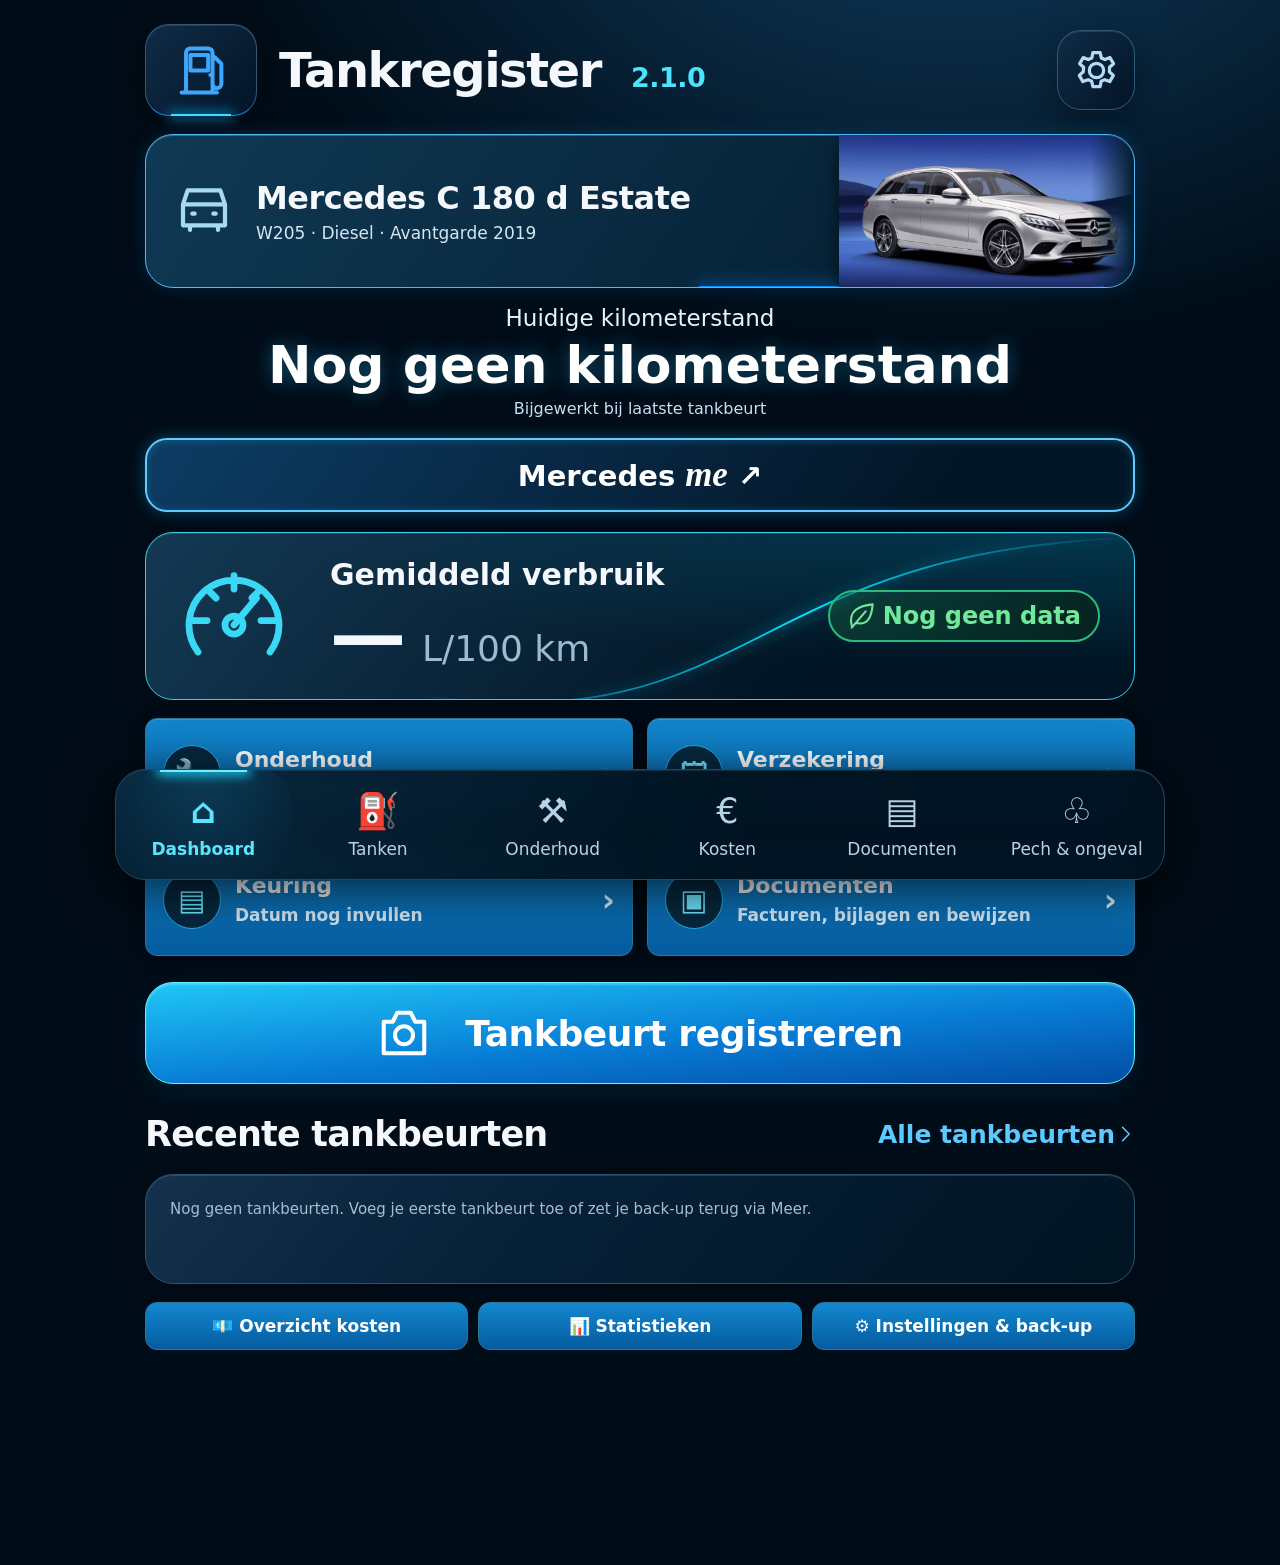
==== commit 2636e883: "Add files via upload" ====
--- a/index.html
+++ b/index.html
@@ -1,5 +1,5 @@
 <!DOCTYPE html>
-<html lang="nl"><head><meta charset="utf-8"/><meta content="width=device-width,initial-scale=1,viewport-fit=cover" name="viewport"/><meta content="#081321" name="theme-color"/><title>Tankregister · 2.0.0</title><link href="icon-192.png" rel="apple-touch-icon"/><meta content="yes" name="apple-mobile-web-app-capable"/><link href="manifest.webmanifest" rel="manifest"/><link href="icon-192.png" rel="icon" type="image/png"/><link rel="stylesheet" href="v12.css"></head><body><svg class="icon-definitions" aria-hidden="true"><defs><symbol id="i-fuel" viewBox="0 0 24 24"><path d="M5 21V4a2 2 0 0 1 2-2h8a2 2 0 0 1 2 2v17M3 22h16M7 5h8v7H7zM18 6l3 3v9a2 2 0 0 1-4 0v-4h-1"/></symbol><symbol id="i-gear" viewBox="0 0 24 24"><path d="m10 2-.6 3-2 .9-2.8-1.1-2 3.4 2.2 2-.2 2.5-2.2 2 2 3.5 2.9-1.1 2 .9.7 3h4l.6-3 2-.9 2.8 1.1 2-3.5-2.2-2 .1-2.5 2.2-2-2-3.4-2.8 1.1-2-.9L14 2z"/><circle cx="12" cy="12" r="4"/></symbol><symbol id="i-car" viewBox="0 0 24 24"><path d="m3 10 2-6h14l2 6M3 10h18v9H3zM6 19v2m12-2v2M7 14h1m8 0h1M5 10h14"/></symbol><symbol id="i-gauge" viewBox="0 0 24 24"><path d="M4 20a10 10 0 1 1 16 0M3 13h3m12 0h3M6 6l2 2m8 0 2-2M12 3v3m0 8 5-6"/><circle cx="12" cy="14" r="2"/></symbol><symbol id="i-wallet" viewBox="0 0 24 24"><path d="M20 8V5a2 2 0 0 0-2-2L4 7v13h17V8H4m17 4h-6v5h6"/><circle cx="17" cy="14.5" r=".5"/></symbol><symbol id="i-calendar" viewBox="0 0 24 24"><rect x="3" y="5" width="18" height="17" rx="2"/><path d="M7 2v6m10-6v6M3 11h18m-10 4h2m-1-1v2"/></symbol><symbol id="i-road" viewBox="0 0 24 24"><path d="M7 3 2 22m15-19 5 19M12 3v4m0 4v4m0 4v3"/></symbol><symbol id="i-camera" viewBox="0 0 24 24"><path d="M3 7h4l2-4h6l2 4h4v14H3z"/><circle cx="12" cy="13" r="4"/></symbol><symbol id="i-home" viewBox="0 0 24 24"><path d="m2 11 10-9 10 9h-3v11h-5v-7h-4v7H5V11z"/></symbol><symbol id="i-chart" viewBox="0 0 24 24"><path d="M2 22h21M5 20v-7m6 7V7m6 13V2"/></symbol><symbol id="i-more" viewBox="0 0 24 24"><circle cx="4" cy="12" r="1"/><circle cx="12" cy="12" r="1"/><circle cx="20" cy="12" r="1"/></symbol><symbol id="i-chevron" viewBox="0 0 24 24"><path d="m9 4 8 8-8 8"/></symbol><symbol id="i-leaf" viewBox="0 0 24 24"><path d="M4 20C1 8 10 3 22 2c-1 12-5 18-14 16m-4 4L16 8"/></symbol></defs></svg><header class="app-header"><span class="brand-icon"><svg class="ico " viewBox="0 0 24 24" aria-hidden="true"><use href="#i-fuel"></use></svg></span><h1>Tankregister <small>2.0.0</small></h1><button class="settings-button" type="button" data-screen="backup-section" aria-label="Instellingen en back-up"><svg class="ico " viewBox="0 0 24 24" aria-hidden="true"><use href="#i-gear"></use></svg></button></header><main><section id="home" class="screen home-screen"><button class="vehicle-card glass" type="button" data-screen="vehicles"><span class="vehicle-symbol"><svg class="ico " viewBox="0 0 24 24" aria-hidden="true"><use href="#i-car"></use></svg></span><span class="vehicle-name"><strong>Mercedes C 180 d Estate</strong><small>W205 · Diesel · Avantgarde 2019</small></span><span class="vehicle-chevron">⌄</span><img class="vehicle-image" src="vehicle.png" alt="Mercedes C180d Estate"></button><article class="consumption-card glass"><svg class="ico gauge" viewBox="0 0 24 24" aria-hidden="true"><use href="#i-gauge"></use></svg><div class="consumption-copy"><h2>Gemiddeld verbruik</h2><div class="consumption-value"><strong id="dashUsage">—</strong><span>L/100 km</span></div></div><span id="usageBadge" class="efficiency"><svg class="ico " viewBox="0 0 24 24" aria-hidden="true"><use href="#i-leaf"></use></svg><span id="usageBadgeText">Indicatief</span></span><svg class="glow-wave" viewBox="0 0 1000 180" preserveAspectRatio="none" aria-hidden="true"><defs><linearGradient id="waveStroke"><stop stop-color="#00caff" stop-opacity="0"/><stop offset=".55" stop-color="#00e6ff"/><stop offset="1" stop-color="#00caff" stop-opacity="0"/></linearGradient></defs><path d="M270 175C620 230 595 20 1000 5" fill="none" stroke="url(#waveStroke)" stroke-width="2"/></svg></article><div class="dashboard-grid status-grid"><button type="button" class="status-tile glass" data-screen="maintenance"><span class="status-icon">🔧</span><span><strong>Onderhoud</strong><small id="dashMaintenance">Nog geen datum</small></span><span class="arrow">›</span></button><button type="button" class="status-tile glass" data-screen="documents"><span class="status-icon">🛡</span><span><strong>Verzekering</strong><small id="dashInsurance">Datum nog invullen</small></span><span class="arrow">›</span></button><button type="button" class="status-tile glass" data-screen="documents"><span class="status-icon">▤</span><span><strong>Keuring</strong><small id="dashInspection">Datum nog invullen</small></span><span class="arrow">›</span></button><button type="button" class="status-tile glass" data-screen="documents"><span class="status-icon">▣</span><span><strong>Documenten</strong><small>Facturen, bijlagen en bewijzen</small></span><span class="arrow">›</span></button></div><button id="startScan" class="scan-cta" type="button" data-screen="new-entry"><svg class="ico " viewBox="0 0 24 24" aria-hidden="true"><use href="#i-camera"></use></svg><span>Tankbeurt registreren</span></button><div class="recent-heading"><h2>Recente tankbeurten</h2><button class="text-button" data-screen="history">Alle tankbeurten <svg class="ico " viewBox="0 0 24 24" aria-hidden="true"><use href="#i-chevron"></use></svg></button></div><div id="recentEntries" class="recent-list glass"></div><div class="dashboard-secondary"><button type="button" data-screen="monthly">📊 Statistieken</button><button type="button" data-screen="backup-section">⚙ Instellingen & back-up</button></div></section><div hidden aria-hidden="true"><div class="grid top-stats"><div class="stat"><b id="total">€ 0,00</b><span>Totale tankkosten</span></div><div class="stat"><b id="liters">0,0 l</b><span>Diesel getankt</span></div><div class="stat"><b id="avg">—</b><span>Gem. prijs per liter</span></div><div class="stat"><b id="usage">—</b><span>Verbruik (l/100 km)*</span></div></div><section class="panel v10-insights" id="insights"><div class="section-title"><span>✦</span><h2>Jouw inzichten</h2></div><div class="insight-grid"><article><small>💶 Kosten per 100 km</small><strong id="cost100">—</strong><span>Op basis van gemeten tankbeurten</span></article><article><small>⛽ Volgende tankbeurt</small><strong id="nextFill">—</strong><span id="nextFillNote">Schatting op basis van je ritten</span></article><article><small>🏪 Vaakst gebruikt</small><strong id="topStation">—</strong><span>Tankstation uit je historiek</span></article><article><small>🚘 Laatste kilometerstand</small><strong id="lastKm">—</strong><span>Automatisch voorgesteld bij invoer</span></article></div></section></div><section class="panel screen" id="new-entry" hidden><h2>Nieuwe tankbeurt</h2><form id="form"><div class="cols"><div><label for="date">Datum</label><input id="date" required="" type="date"/></div><div class="hour-field"><label for="time">Tankuur</label><input id="time" type="time"/></div><div><label for="km">Kilometerstand</label><input id="km" min="0" placeholder="bijv. 125600" step="1" type="number"/></div></div><div class="cols"><div><label for="amount">Aantal liters</label><input id="amount" inputmode="decimal" min="0.001" placeholder="bijv. 42,5" required="" step="0.001" type="number"/></div><div><label for="price">Prijs per liter (€)</label><input id="price" inputmode="decimal" min="0.001" placeholder="bijv. 1,75" step="0.001" type="number"/></div></div><div class="cols"><div><label for="cost">Totaal betaald (€)</label><input id="cost" inputmode="decimal" min="0.01" placeholder="bijv. 74,38" required="" step="0.01" type="number"/></div><div><label for="station">Tankstation</label><input id="station" list="knownStations" placeholder="bijv. Q8 Zandhoven" type="text"/><datalist id="knownStations"></datalist></div></div><label>Foto van de pomp (optioneel)</label><label for="photoType">Wat fotografeer je?</label><select id="photoType"><option value="pump">⛽ Brandstofpomp</option><option value="receipt">🧾 Tankticket</option></select><div class="photo-actions"><button class="camera-btn" id="takePhoto" type="button">📷 Foto nemen</button><button class="gallery-btn" id="choosePhoto" type="button">🖼️ Foto kiezen</button></div><input accept="image/*" aria-label="Camera foto" capture="environment" class="hidden-file" id="photo" type="file"/><input accept="image/*" aria-label="Bestaande foto" class="hidden-file" id="galleryPhoto" type="file"/><img alt="Foto van deze tankbeurt" id="photoPreview"/><button class="danger" id="removePhoto" style="margin:8px 0;display:none" type="button">🗑️ Gekoppelde foto verwijderen</button><div class="hint" id="photoMessage" role="status">Foto’s blijven lokaal op je telefoon. Bewaar geregeld een back-up van je foto’s.</div><p class="hint">De foto blijft lokaal op je toestel en wordt verkleind. Je kunt de cijfers altijd zelf invullen of aanpassen.</p><div class="actions"><button id="save" type="submit">Tankbeurt bewaren</button><button class="secondary" id="clear" type="button">Leegmaken</button></div><div id="status" role="status"></div></form></section><section class="panel screen" id="history" hidden><h2>Tankbeurten <span id="count"></span></h2><p class="hint">Tik op Wijzig om gegevens of de foto aan te passen. Tik op Wis om een volledige tankbeurt te verwijderen.</p><div class="empty" id="entries">Nog geen tankbeurten.</div></section><section class="panel screen" id="monthly" hidden><div id="yearly"></div><h2>Statistieken</h2><div class="cols"><label>Periode<select id="periodMode"><option value="month">Maand</option><option value="year">Jaar</option><option value="all">Alles</option></select></label><label id="monthControl">Maand<input id="periodMonth" type="month"></label><label id="yearControl" hidden>Jaar<select id="periodYear"></select></label></div><p id="periodTitle" class="hint"></p><div id="premiumStats" class="metric-grid"></div><div id="comparison"></div><h3>Ontwikkeling</h3><label>Grafiek<select id="chartMetric"><option value="cost">Kosten (€)</option><option value="liters">Liters</option><option value="km">Kilometers</option><option value="usage">Verbruik (l/100 km)</option></select></label><div id="premiumChart"></div><details><summary>Berekening en volledigheid</summary><p class="hint" id="coverage"></p></details><h3>Periodeoverzicht</h3><div class="table-scroll"><table><thead><tr><th>Periode</th><th>Km</th><th>Liters</th><th>Kosten</th><th>l/100 km*</th></tr></thead><tbody id="periodRows"></tbody></table></div></section><section class="panel screen" id="backup-section" hidden><h2>Export en back-up</h2><p class="hint">Versie 2.0.0 · eerste update</p><p class="hint">Download een echt Excelbestand (.xlsx) met tankbeurten, maand- en jaartotalen. Bewaar daarnaast geregeld een JSON-back-up, want browsergegevens kunnen verdwijnen als je browserdata wist.</p><div class="actions"><button id="excel" type="button">Excel downloaden</button><button class="secondary" id="backup" type="button">JSON-back-up</button><button id="fullBackup" type="button">Volledige ZIP-back-up</button></div><label>Volledige ZIP-back-up herstellen<input type="file" id="fullRestore" accept=".zip,application/zip"></label><label for="restore">Back-up terugzetten (JSON)</label><input accept=".json,application/json" id="restore" type="file"/><p class="hint">Een teruggezette back-up vervangt het huidige register, na bevestiging.</p></section><section id="extras" class="panel screen" hidden><h2>Mijn autokosten & documenten</h2><p class="hint">Onderhoud, vaste kosten en documenten blijven op dit toestel. Maak regelmatig een volledige ZIP-back-up.</p><div class="actions"><button type="button" data-screen="maintenance">🔧 Onderhoud</button><button type="button" data-screen="expenses">💶 Kosten</button><button type="button" data-screen="documents">📄 Documenten</button><button type="button" data-screen="assistance">🛟 Pech & ongeval</button><button type="button" data-screen="backup-section">💾 Back-up</button></div><h3>Volgende onderhoudsbeurt</h3><p id="nextMaintenance">Nog geen onderhoudsdatum ingevoerd.</p><h3>Kostenbewust</h3><p id="expenseOverview">Vul kosten in voor een overzicht.</p><p class="hint">Kosten per kilometer worden pas als volledig weergegeven als aankoop, afschrijving en alle relevante kosten zijn meegenomen.</p></section><section id="maintenance" class="panel screen" hidden><h2>Onderhoud</h2><form id="maintenanceForm"><label>Onderhoudsdatum<input id="maintenanceDate" type="date" required></label><label>Kilometerstand<input id="maintenanceKm" type="number" min="0"></label><label>Garage<input id="maintenanceGarage" type="text"></label><label>Beschrijving werkzaamheden / onderdelen<input id="maintenanceNotes" type="text" placeholder="bv. batterij vervangen; banden controleren" required></label><label>Bedrag incl. btw (€)<input id="maintenanceCost" type="number" min="0" step="0.01" required></label><label>Factuur (PDF, optioneel)<input id="maintenanceFile" type="file" accept="application/pdf,.pdf"></label><button id="extractInvoice" type="button">📄 PDF uitlezen naar velden</button><p class="hint" id="pdfStatus">Selecteer een PDF en klik op uitlezen. Controleer alle voorgestelde waarden vóór opslaan. Voor gescande PDF’s zonder tekst is handmatige invoer nodig.</p><button type="submit">Onderhoud bewaren</button></form><p class="hint">PDF wordt bewaard en kan worden geopend. Bij tekst-PDF’s proberen we datum, kilometerstand, garage, werkzaamheden en totaalbedrag voor te stellen. Controleer de waarden; een aanbeveling is geen uitgevoerde vervanging.</p><label>Zoeken in werkzaamheden<input id="maintenanceSearch" type="search" placeholder="bv. batterij, remmen, banden"></label><div id="maintenanceList"></div></section><section id="expenses" class="panel screen" hidden><h2>Andere autokosten</h2><form id="expenseForm"><label>Datum<input id="expenseDate" type="date" required></label><label>Categorie<select id="expenseCategory"><option value="Verzekering">Verzekering</option><option value="Verkeersbelasting">Verkeersbelasting</option><option value="Banden">Banden</option><option value="Keuring">Keuring</option><option value="Overig">Overig</option></select></label><label>Omschrijving<input id="expenseNotes" type="text"></label><label>Bedrag (€)<input id="expenseCost" type="number" min="0.01" step="0.01" required></label><button type="submit">Kost bewaren</button></form><div id="expenseList"></div></section><section id="documents" class="panel screen" hidden><h2>Documentenarchief</h2><form id="documentForm"><label>Naam document<input id="documentName" required placeholder="bv. Verzekeringsbewijs"></label><label>Type document<select id="documentType"><option value="Verzekering">Verzekering</option><option value="Keuring">Keuring</option><option value="Inschrijving">Inschrijvingsbewijs</option><option value="Andere">Andere</option></select></label><label>Geldig tot (optioneel)<input id="documentExpiry" type="date"></label><label>Bestand (PDF of afbeelding)<input id="documentFile" type="file" accept="application/pdf,image/*,.pdf" required></label><button type="submit">Document bewaren</button></form><div id="documentList"></div></section><section id="assistance" class="panel screen" hidden><h2>Pech & ongeval</h2><label>Bijstand / pechverhelping<input id="helpRoad" type="tel" placeholder="Telefoonnummer"></label><label>Verzekeraar / makelaar<input id="helpInsurance" type="tel" placeholder="Telefoonnummer"></label><label>Garage<input id="helpGarage" type="tel" placeholder="Telefoonnummer"></label><label>Opmerkingen<input id="helpNotes" type="text" placeholder="Polisnummer, instructies ..."></label><button id="saveAssistance" type="button">Contactgegevens bewaren</button><p class="hint">Bij nood: bel de hulpdiensten via 112.</p></section><section id="vehicles" class="panel screen" hidden><h2>Voertuig</h2><div class="vehicle-detail"><button class="vehicle-card glass" type="button" data-screen="vehicles"><span class="vehicle-symbol"><svg class="ico " viewBox="0 0 24 24" aria-hidden="true"><use href="#i-car"></use></svg></span><span class="vehicle-name"><strong>Mercedes C 180 d Estate</strong><small>W205 · Diesel · Avantgarde 2019</small></span><span class="vehicle-chevron">⌄</span><img class="vehicle-image" src="vehicle.png" alt="Mercedes C180d Estate"></button></div><dl><div><dt>Model</dt><dd>Mercedes C180d</dd></div><div><dt>Uitvoering</dt><dd>Estate · Diesel</dd></div><div><dt>Laatste kilometerstand</dt><dd id="vehicleKm">—</dd></div></dl><p class="hint">Dit register bevat de tankbeurten van deze auto.</p></section><footer hidden>* Verbruik en kosten per 100 km zijn betrouwbaar wanneer je telkens voltankt en je kilometerstand correct invoert. Voorspellingen zijn schattingen. Je gegevens en foto’s blijven lokaal in je browser; maak regelmatig een JSON-back-up. Fotoherkenning van tankpompen is uitgeschakeld.</footer></main><script src="core.js"></script><script src="stats.js"></script><script>
+<html lang="nl"><head><meta charset="utf-8"/><meta content="width=device-width,initial-scale=1,viewport-fit=cover" name="viewport"/><meta content="#081321" name="theme-color"/><title>Tankregister · 2.1.0</title><link href="icon-192.png" rel="apple-touch-icon"/><meta content="yes" name="apple-mobile-web-app-capable"/><link href="manifest.webmanifest" rel="manifest"/><link href="icon-192.png" rel="icon" type="image/png"/><link rel="stylesheet" href="v12.css"></head><body><svg class="icon-definitions" aria-hidden="true"><defs><symbol id="i-fuel" viewBox="0 0 24 24"><path d="M5 21V4a2 2 0 0 1 2-2h8a2 2 0 0 1 2 2v17M3 22h16M7 5h8v7H7zM18 6l3 3v9a2 2 0 0 1-4 0v-4h-1"/></symbol><symbol id="i-gear" viewBox="0 0 24 24"><path d="m10 2-.6 3-2 .9-2.8-1.1-2 3.4 2.2 2-.2 2.5-2.2 2 2 3.5 2.9-1.1 2 .9.7 3h4l.6-3 2-.9 2.8 1.1 2-3.5-2.2-2 .1-2.5 2.2-2-2-3.4-2.8 1.1-2-.9L14 2z"/><circle cx="12" cy="12" r="4"/></symbol><symbol id="i-car" viewBox="0 0 24 24"><path d="m3 10 2-6h14l2 6M3 10h18v9H3zM6 19v2m12-2v2M7 14h1m8 0h1M5 10h14"/></symbol><symbol id="i-gauge" viewBox="0 0 24 24"><path d="M4 20a10 10 0 1 1 16 0M3 13h3m12 0h3M6 6l2 2m8 0 2-2M12 3v3m0 8 5-6"/><circle cx="12" cy="14" r="2"/></symbol><symbol id="i-wallet" viewBox="0 0 24 24"><path d="M20 8V5a2 2 0 0 0-2-2L4 7v13h17V8H4m17 4h-6v5h6"/><circle cx="17" cy="14.5" r=".5"/></symbol><symbol id="i-calendar" viewBox="0 0 24 24"><rect x="3" y="5" width="18" height="17" rx="2"/><path d="M7 2v6m10-6v6M3 11h18m-10 4h2m-1-1v2"/></symbol><symbol id="i-road" viewBox="0 0 24 24"><path d="M7 3 2 22m15-19 5 19M12 3v4m0 4v4m0 4v3"/></symbol><symbol id="i-camera" viewBox="0 0 24 24"><path d="M3 7h4l2-4h6l2 4h4v14H3z"/><circle cx="12" cy="13" r="4"/></symbol><symbol id="i-home" viewBox="0 0 24 24"><path d="m2 11 10-9 10 9h-3v11h-5v-7h-4v7H5V11z"/></symbol><symbol id="i-chart" viewBox="0 0 24 24"><path d="M2 22h21M5 20v-7m6 7V7m6 13V2"/></symbol><symbol id="i-more" viewBox="0 0 24 24"><circle cx="4" cy="12" r="1"/><circle cx="12" cy="12" r="1"/><circle cx="20" cy="12" r="1"/></symbol><symbol id="i-chevron" viewBox="0 0 24 24"><path d="m9 4 8 8-8 8"/></symbol><symbol id="i-leaf" viewBox="0 0 24 24"><path d="M4 20C1 8 10 3 22 2c-1 12-5 18-14 16m-4 4L16 8"/></symbol></defs></svg><header class="app-header"><span class="brand-icon"><svg class="ico " viewBox="0 0 24 24" aria-hidden="true"><use href="#i-fuel"></use></svg></span><h1>Tankregister <small>2.1.0</small></h1><button class="settings-button" type="button" data-screen="backup-section" aria-label="Instellingen en back-up"><svg class="ico " viewBox="0 0 24 24" aria-hidden="true"><use href="#i-gear"></use></svg></button></header><main><section id="home" class="screen home-screen"><button class="vehicle-card glass" type="button" data-screen="vehicles"><span class="vehicle-symbol"><svg class="ico " viewBox="0 0 24 24" aria-hidden="true"><use href="#i-car"></use></svg></span><span class="vehicle-name"><strong>Mercedes C 180 d Estate</strong><small>W205 · Diesel · Avantgarde 2019</small></span><span class="vehicle-chevron">⌄</span><img class="vehicle-image" src="vehicle.png" alt="Mercedes C180d Estate"></button><div class="v21-mileage"><span>Huidige kilometerstand</span><strong id="dashCurrentKm">—</strong><small>Bijgewerkt bij laatste tankbeurt</small></div><a class="v21-mercedes-me" href="https://www.mercedes-benz.be/nl_BE/passengercars/owners/mercedes-me.html" target="_blank" rel="noopener noreferrer" aria-label="Mercedes me openen">Mercedes <em>me</em> ↗</a><article class="consumption-card glass"><svg class="ico gauge" viewBox="0 0 24 24" aria-hidden="true"><use href="#i-gauge"></use></svg><div class="consumption-copy"><h2>Gemiddeld verbruik</h2><div class="consumption-value"><strong id="dashUsage">—</strong><span>L/100 km</span></div></div><span id="usageBadge" class="efficiency"><svg class="ico " viewBox="0 0 24 24" aria-hidden="true"><use href="#i-leaf"></use></svg><span id="usageBadgeText">Indicatief</span></span><svg class="glow-wave" viewBox="0 0 1000 180" preserveAspectRatio="none" aria-hidden="true"><defs><linearGradient id="waveStroke"><stop stop-color="#00caff" stop-opacity="0"/><stop offset=".55" stop-color="#00e6ff"/><stop offset="1" stop-color="#00caff" stop-opacity="0"/></linearGradient></defs><path d="M270 175C620 230 595 20 1000 5" fill="none" stroke="url(#waveStroke)" stroke-width="2"/></svg></article><div class="dashboard-grid status-grid"><button type="button" class="status-tile glass" data-screen="maintenance"><span class="status-icon">🔧</span><span><strong>Onderhoud</strong><small id="dashMaintenance">Nog geen datum</small></span><span class="arrow">›</span></button><button type="button" class="status-tile glass" data-screen="documents"><span class="status-icon">🛡</span><span><strong>Verzekering</strong><small id="dashInsurance">Datum nog invullen</small></span><span class="arrow">›</span></button><button type="button" class="status-tile glass" data-screen="documents"><span class="status-icon">▤</span><span><strong>Keuring</strong><small id="dashInspection">Datum nog invullen</small></span><span class="arrow">›</span></button><button type="button" class="status-tile glass" data-screen="documents"><span class="status-icon">▣</span><span><strong>Documenten</strong><small>Facturen, bijlagen en bewijzen</small></span><span class="arrow">›</span></button></div><button id="startScan" class="scan-cta" type="button" data-screen="new-entry"><svg class="ico " viewBox="0 0 24 24" aria-hidden="true"><use href="#i-camera"></use></svg><span>Tankbeurt registreren</span></button><div class="recent-heading"><h2>Recente tankbeurten</h2><button class="text-button" data-screen="history">Alle tankbeurten <svg class="ico " viewBox="0 0 24 24" aria-hidden="true"><use href="#i-chevron"></use></svg></button></div><div id="recentEntries" class="recent-list glass"></div><div class="dashboard-secondary"><button type="button" data-screen="expenses">💶 Overzicht kosten</button><button type="button" data-screen="monthly">📊 Statistieken</button><button type="button" data-screen="backup-section">⚙ Instellingen & back-up</button></div></section><div hidden aria-hidden="true"><div class="grid top-stats"><div class="stat"><b id="total">€ 0,00</b><span>Totale tankkosten</span></div><div class="stat"><b id="liters">0,0 l</b><span>Diesel getankt</span></div><div class="stat"><b id="avg">—</b><span>Gem. prijs per liter</span></div><div class="stat"><b id="usage">—</b><span>Verbruik (l/100 km)*</span></div></div><section class="panel v10-insights" id="insights"><div class="section-title"><span>✦</span><h2>Jouw inzichten</h2></div><div class="insight-grid"><article><small>💶 Kosten per 100 km</small><strong id="cost100">—</strong><span>Op basis van gemeten tankbeurten</span></article><article><small>⛽ Volgende tankbeurt</small><strong id="nextFill">—</strong><span id="nextFillNote">Schatting op basis van je ritten</span></article><article><small>🏪 Vaakst gebruikt</small><strong id="topStation">—</strong><span>Tankstation uit je historiek</span></article><article><small>🚘 Laatste kilometerstand</small><strong id="lastKm">—</strong><span>Automatisch voorgesteld bij invoer</span></article></div></section></div><section class="panel screen" id="new-entry" hidden><h2>Nieuwe tankbeurt</h2><form id="form"><div class="cols"><div><label for="date">Datum</label><input id="date" required="" type="date"/></div><div class="hour-field"><label for="time">Tankuur</label><input id="time" type="time"/></div><div><label for="km">Kilometerstand</label><input id="km" min="0" placeholder="bijv. 125600" step="1" type="number"/></div></div><div class="cols"><div><label for="amount">Aantal liters</label><input id="amount" inputmode="decimal" min="0.001" placeholder="bijv. 42,5" required="" step="0.001" type="number"/></div><div><label for="price">Prijs per liter (€)</label><input id="price" inputmode="decimal" min="0.001" placeholder="bijv. 1,75" step="0.001" type="number"/></div></div><div class="cols"><div><label for="cost">Totaal betaald (€)</label><input id="cost" inputmode="decimal" min="0.01" placeholder="bijv. 74,38" required="" step="0.01" type="number"/></div><div><label for="station">Tankstation</label><input id="station" list="knownStations" placeholder="bijv. Q8 Zandhoven" type="text"/><datalist id="knownStations"></datalist></div></div><label>Foto van de pomp (optioneel)</label><label for="photoType">Wat fotografeer je?</label><select id="photoType"><option value="pump">⛽ Brandstofpomp</option><option value="receipt">🧾 Tankticket</option></select><div class="photo-actions"><button class="camera-btn" id="takePhoto" type="button">📷 Foto nemen</button><button class="gallery-btn" id="choosePhoto" type="button">🖼️ Foto kiezen</button></div><input accept="image/*" aria-label="Camera foto" capture="environment" class="hidden-file" id="photo" type="file"/><input accept="image/*" aria-label="Bestaande foto" class="hidden-file" id="galleryPhoto" type="file"/><img alt="Foto van deze tankbeurt" id="photoPreview"/><button class="danger" id="removePhoto" style="margin:8px 0;display:none" type="button">🗑️ Gekoppelde foto verwijderen</button><div class="hint" id="photoMessage" role="status">Foto’s blijven lokaal op je telefoon. Bewaar geregeld een back-up van je foto’s.</div><p class="hint">De foto blijft lokaal op je toestel en wordt verkleind. Je kunt de cijfers altijd zelf invullen of aanpassen.</p><div class="actions"><button id="save" type="submit">Tankbeurt bewaren</button><button class="secondary" id="clear" type="button">Leegmaken</button></div><div id="status" role="status"></div></form></section><section class="panel screen" id="history" hidden><h2>Tankbeurten <span id="count"></span></h2><p class="hint">Tik op Wijzig om gegevens of de foto aan te passen. Tik op Wis om een volledige tankbeurt te verwijderen.</p><div class="empty" id="entries">Nog geen tankbeurten.</div></section><section class="panel screen" id="monthly" hidden><div id="yearly"></div><h2>Statistieken</h2><div class="cols"><label>Periode<select id="periodMode"><option value="month">Maand</option><option value="year">Jaar</option><option value="all">Alles</option></select></label><label id="monthControl">Maand<input id="periodMonth" type="month"></label><label id="yearControl" hidden>Jaar<select id="periodYear"></select></label></div><p id="periodTitle" class="hint"></p><div id="premiumStats" class="metric-grid"></div><div id="comparison"></div><h3>Ontwikkeling</h3><label>Grafiek<select id="chartMetric"><option value="cost">Kosten (€)</option><option value="liters">Liters</option><option value="km">Kilometers</option><option value="usage">Verbruik (l/100 km)</option></select></label><div id="premiumChart"></div><details><summary>Berekening en volledigheid</summary><p class="hint" id="coverage"></p></details><h3>Periodeoverzicht</h3><div class="table-scroll"><table><thead><tr><th>Periode</th><th>Km</th><th>Liters</th><th>Kosten</th><th>l/100 km*</th></tr></thead><tbody id="periodRows"></tbody></table></div></section><section class="panel screen" id="backup-section" hidden><h2>Export en back-up</h2><p class="hint">Versie 2.0.0 · eerste update</p><p class="hint">Download een echt Excelbestand (.xlsx) met tankbeurten, maand- en jaartotalen. Bewaar daarnaast geregeld een JSON-back-up, want browsergegevens kunnen verdwijnen als je browserdata wist.</p><div class="actions"><button id="excel" type="button">Excel downloaden</button><button class="secondary" id="backup" type="button">JSON-back-up</button><button id="fullBackup" type="button">Volledige ZIP-back-up</button></div><label>Volledige ZIP-back-up herstellen<input type="file" id="fullRestore" accept=".zip,application/zip"></label><label for="restore">Back-up terugzetten (JSON)</label><input accept=".json,application/json" id="restore" type="file"/><p class="hint">Een teruggezette back-up vervangt het huidige register, na bevestiging.</p></section><section id="extras" class="panel screen" hidden><h2>Mijn autokosten & documenten</h2><p class="hint">Onderhoud, vaste kosten en documenten blijven op dit toestel. Maak regelmatig een volledige ZIP-back-up.</p><div class="actions"><button type="button" data-screen="maintenance">🔧 Onderhoud</button><button type="button" data-screen="expenses">💶 Kosten</button><button type="button" data-screen="documents">📄 Documenten</button><button type="button" data-screen="assistance">🛟 Pech & ongeval</button><button type="button" data-screen="backup-section">💾 Back-up</button></div><h3>Volgende onderhoudsbeurt</h3><p id="nextMaintenance">Nog geen onderhoudsdatum ingevoerd.</p><h3>Kostenbewust</h3><p id="expenseOverview">Vul kosten in voor een overzicht.</p><p class="hint">Kosten per kilometer worden pas als volledig weergegeven als aankoop, afschrijving en alle relevante kosten zijn meegenomen.</p></section><section id="maintenance" class="panel screen" hidden><h2>Onderhoud</h2><form id="maintenanceForm"><label>Onderhoudsdatum<input id="maintenanceDate" type="date" required></label><label>Kilometerstand<input id="maintenanceKm" type="number" min="0"></label><label>Garage<input id="maintenanceGarage" type="text"></label><label>Beschrijving werkzaamheden / onderdelen<input id="maintenanceNotes" type="text" placeholder="bv. batterij vervangen; banden controleren" required></label><label>Bedrag incl. btw (€)<input id="maintenanceCost" type="number" min="0" step="0.01" required></label><label>Factuur (PDF, optioneel)<input id="maintenanceFile" type="file" accept="application/pdf,.pdf"></label><button id="extractInvoice" type="button">📄 PDF uitlezen naar velden</button><p class="hint" id="pdfStatus">Selecteer een PDF en klik op uitlezen. Controleer alle voorgestelde waarden vóór opslaan. Voor gescande PDF’s zonder tekst is handmatige invoer nodig.</p><button type="submit">Onderhoud bewaren</button></form><p class="hint">PDF wordt bewaard en kan worden geopend. Bij tekst-PDF’s proberen we datum, kilometerstand, garage, werkzaamheden en totaalbedrag voor te stellen. Controleer de waarden; een aanbeveling is geen uitgevoerde vervanging.</p><label>Zoeken in werkzaamheden<input id="maintenanceSearch" type="search" placeholder="bv. batterij, remmen, banden"></label><div id="maintenanceList"></div></section><section id="expenses" class="panel screen" hidden><h2>Andere autokosten</h2><form id="expenseForm"><label>Datum<input id="expenseDate" type="date" required></label><label>Categorie<select id="expenseCategory"><option value="Verzekering">Verzekering</option><option value="Verkeersbelasting">Verkeersbelasting</option><option value="Banden">Banden</option><option value="Keuring">Keuring</option><option value="Overig">Overig</option></select></label><label>Omschrijving<input id="expenseNotes" type="text"></label><label>Bedrag (€)<input id="expenseCost" type="number" min="0.01" step="0.01" required></label><button type="submit">Kost bewaren</button></form><div id="expenseList"></div></section><section id="documents" class="panel screen" hidden><h2>Documentenarchief</h2><form id="documentForm"><label>Naam document<input id="documentName" required placeholder="bv. Verzekeringsbewijs"></label><label>Type document<select id="documentType"><option value="Verzekering">Verzekering</option><option value="Keuring">Keuring</option><option value="Inschrijving">Inschrijvingsbewijs</option><option value="Andere">Andere</option></select></label><label>Geldig tot (optioneel)<input id="documentExpiry" type="date"></label><label>Bestand (PDF of afbeelding)<input id="documentFile" type="file" accept="application/pdf,image/*,.pdf" required></label><button type="submit">Document bewaren</button></form><div id="documentList"></div></section><section id="assistance" class="panel screen" hidden><h2>Pech & ongeval</h2><label>Bijstand / pechverhelping<input id="helpRoad" type="tel" placeholder="Telefoonnummer"><a class="v21-call" id="call-helpRoad" href="#" hidden aria-label="Bel opgeslagen nummer">📞 Bellen</a></label><label>Verzekeraar / makelaar<input id="helpInsurance" type="tel" placeholder="Telefoonnummer"><a class="v21-call" id="call-helpInsurance" href="#" hidden aria-label="Bel opgeslagen nummer">📞 Bellen</a></label><label>Garage<input id="helpGarage" type="tel" placeholder="Telefoonnummer"><a class="v21-call" id="call-helpGarage" href="#" hidden aria-label="Bel opgeslagen nummer">📞 Bellen</a></label><label>Opmerkingen<input id="helpNotes" type="text" placeholder="Polisnummer, instructies ..."></label><button id="saveAssistance" type="button">Contactgegevens bewaren</button><p class="hint">Bij nood: bel de hulpdiensten via 112.</p></section><section id="vehicles" class="panel screen" hidden><h2>Voertuig</h2><div class="vehicle-detail"><button class="vehicle-card glass" type="button" data-screen="vehicles"><span class="vehicle-symbol"><svg class="ico " viewBox="0 0 24 24" aria-hidden="true"><use href="#i-car"></use></svg></span><span class="vehicle-name"><strong>Mercedes C 180 d Estate</strong><small>W205 · Diesel · Avantgarde 2019</small></span><span class="vehicle-chevron">⌄</span><img class="vehicle-image" src="vehicle.png" alt="Mercedes C180d Estate"></button></div><dl><div><dt>Model</dt><dd>Mercedes C180d</dd></div><div><dt>Uitvoering</dt><dd>Estate · Diesel</dd></div><div><dt>Laatste kilometerstand</dt><dd id="vehicleKm">—</dd></div></dl><p class="hint">Dit register bevat de tankbeurten van deze auto.</p></section><footer hidden>* Verbruik en kosten per 100 km zijn betrouwbaar wanneer je telkens voltankt en je kilometerstand correct invoert. Voorspellingen zijn schattingen. Je gegevens en foto’s blijven lokaal in je browser; maak regelmatig een JSON-back-up. Fotoherkenning van tankpompen is uitgeschakeld.</footer></main><script src="core.js"></script><script src="stats.js"></script><script>
 (()=>{'use strict';const KEY='mercedes_tankregister_v1';const $=id=>document.getElementById(id);let storageBroken=false;let entries=[];let photoData='';let editId=null;const money=n=>new Intl.NumberFormat('nl-BE',{style:'currency',currency:'EUR'}).format(n||0),num=(n,d=1)=>new Intl.NumberFormat('nl-BE',{minimumFractionDigits:d,maximumFractionDigits:d}).format(n||0);const esc=s=>String(s??'').replace(/[&<>"']/g,c=>({'&':'&amp;','<':'&lt;','>':'&gt;','"':'&quot;',"'":'&#39;'}[c]));function load(){try{const v=JSON.parse(localStorage.getItem(KEY)||'[]');entries=Array.isArray(v)?v:[]}catch(e){storageBroken=true;entries=[];alert('Lokale gegevens konden niet worden gelezen. Ze worden niet overschreven. Zet een geldige JSON-back-up terug.')}}function persist(){if(storageBroken){alert('Opslag beschermd. Zet eerst een geldige back-up terug.');return false}try{localStorage.setItem(KEY,JSON.stringify(entries));return true}catch(e){alert('Opslag vol of geblokkeerd. Maak eerst een back-up en verwijder eventueel oude foto’s.');return false}}function calc(){const sorted=[...entries].sort((a,b)=>a.date.localeCompare(b.date));let fuel=0,dist=0;for(let i=1;i<sorted.length;i++){let a=sorted[i-1],b=sorted[i];if(Number.isFinite(a.km)&&Number.isFinite(b.km)&&b.km>a.km){dist+=b.km-a.km;fuel+=b.liters}}return dist>0?fuel/dist*100:null}function render(){const sorted=[...entries].sort((a,b)=>b.date.localeCompare(a.date));const l=entries.reduce((s,e)=>s+e.liters,0),c=entries.reduce((s,e)=>s+e.cost,0);$('total').textContent=money(c);$('liters').textContent=num(l)+' l';$('avg').textContent=l?money(c/l):'—';const u=calc();$('usage').textContent=u===null?'—':num(u,2);$('count').textContent='('+entries.length+')';$('entries').innerHTML=sorted.length?sorted.map(e=>`<div class="entry"><div><b>${esc(e.date.split('-').reverse().join('/'))}</b> · ${num(e.liters,2)} l<small>${esc(e.station||'Tankstation onbekend')}${Number.isFinite(e.km)?' · '+e.km+' km':''}</small>${e.photo?`<button class="secondary" data-view="${esc(e.id)}">📷 Foto</button>`:''}</div><div style="text-align:right"><strong>${money(e.cost)}</strong><small>${money(e.cost/e.liters)}/l</small><button class="secondary" data-edit="${esc(e.id)}">Wijzig</button> <button class="danger" data-del="${esc(e.id)}">Wis</button></div></div>`).join(''):'Nog geen tankbeurten.';window.tankEntries=entries;renderInsights();window.renderPremium(entries)} function updateRemovePhoto(){ $('removePhoto').style.display=photoData?'inline-block':'none' }$('removePhoto').onclick=()=>{if(!photoData)return;if(!confirm('Gekoppelde foto verwijderen? De tankgegevens blijven behouden zodra je bewaart.'))return;photoData='';window.dispatchEvent(new Event('tank-photo-reset'));$('photo').value='';$('photoPreview').removeAttribute('src');$('photoPreview').style.display='none';updateRemovePhoto();$('photoMessage').textContent='Foto verwijderd uit dit formulier. Tik op Wijzigingen bewaren om dit op te slaan.'};function reset(){editId=null;photoData='';$('form').reset();$('date').value=new Date().toLocaleDateString('sv-SE');$('time').value=new Date().toTimeString().slice(0,5);const last=[...entries].filter(e=>Number.isFinite(e.km)).sort((a,b)=>b.km-a.km)[0];$('km').value=last?last.km:'';$('photoPreview').style.display='none';$('photoPreview').removeAttribute('src');window.dispatchEvent(new Event('tank-photo-reset'));updateRemovePhoto();$('save').textContent='Tankbeurt bewaren';$('status').textContent=''}$('clear').onclick=reset;$('photo').onchange=async ev=>{const file=ev.target.files[0];if(!file)return;try{const img=new Image(),url=URL.createObjectURL(file);await new Promise((resolve,reject)=>{img.onload=resolve;img.onerror=reject;img.src=url});const canvas=document.createElement('canvas'),scale=Math.min(1,1100/Math.max(img.width,img.height));canvas.width=Math.round(img.width*scale);canvas.height=Math.round(img.height*scale);canvas.getContext('2d').drawImage(img,0,0,canvas.width,canvas.height);photoData=canvas.toDataURL('image/jpeg',.64);URL.revokeObjectURL(url);$('photoPreview').src=photoData;$('photoPreview').style.display='block';updateRemovePhoto()}catch(e){alert('Kon foto niet openen. Je kunt de tankbeurt wel zonder foto bewaren.')}};$('form').onsubmit=ev=>{ev.preventDefault();const liters=Number($('amount').value),cost=Number($('cost').value),price=$('price').value?Number($('price').value):cost/liters,km=$('km').value===''?null:Number($('km').value);if(!liters||!cost||liters<=0||cost<=0||!$('date').value){alert('Vul datum, liters en totaalbedrag correct in.');return}if(Math.abs(price*liters-cost)>.15&&!confirm('Prijs × liters wijkt af van het totaal. Toch bewaren?'))return;const old=entries.find(e=>e.id===editId);const entry={id:editId||String(Date.now())+Math.random().toString(36).slice(2),date:$('date').value,time:$('time').value,km,liters,cost,price,station:$('station').value.trim(),photo:photoData};const previous=[...entries];entries=entries.filter(e=>e.id!==editId);entries.push(entry);if(!persist()){entries=previous;return}reset();render();$('status').textContent='Tankbeurt bewaard.'};$('entries').onclick=ev=>{const t=ev.target.closest('button');if(!t)return;const id=t.dataset.del||t.dataset.edit||t.dataset.view;const e=entries.find(x=>x.id===id);if(!e)return;if(t.dataset.del){if(confirm('Deze tankbeurt definitief verwijderen?')){const previous=entries;entries=entries.filter(x=>x.id!==id);if(!persist()){entries=previous;return}render()}}else if(t.dataset.view){const w=window.open('','_blank');if(w){w.document.write('<title>Tankfoto</title><img style="max-width:100%;height:auto" src="'+e.photo+'">');w.document.close()}else alert('Je browser blokkeert het openen van de foto.')}else{editId=e.id;$('date').value=e.date;$('time').value=e.time||'';$('km').value=e.km??'';$('amount').value=e.liters;$('price').value=e.price;$('cost').value=e.cost;$('station').value=e.station||'';photoData=e.photo||'';$('photoPreview').style.display=photoData?'block':'none';if(photoData)$('photoPreview').src=photoData;updateRemovePhoto();$('save').textContent='Wijzigingen bewaren';window.TankUI?.show('new-entry');$('new-entry').scrollIntoView({behavior:'smooth'})}};function download(blob,name){const url=URL.createObjectURL(blob),a=document.createElement('a');a.href=url;a.download=name;document.body.appendChild(a);a.click();a.remove();setTimeout(()=>URL.revokeObjectURL(url),2000)}$('backup').onclick=()=>download(new Blob([JSON.stringify({format:'tankregister-v1',entries},null,2)],{type:'application/json'}),'tankregister-backup.json');$('restore').onchange=async ev=>{const f=ev.target.files[0];if(!f)return;try{const obj=JSON.parse(await f.text());if(obj.format!=='tankregister-v1'||!Array.isArray(obj.entries))throw Error('Ongeldig formaat');if(!confirm('Huidige tankbeurten vervangen door deze back-up?'))return;const old=entries;const restored=window.TankCore.validateBackup(obj.entries);const wasBroken=storageBroken;storageBroken=false;entries=restored;if(!persist()){storageBroken=wasBroken;entries=old;return}reset();render()}catch(e){alert('Ongeldige back-up: '+e.message)}ev.target.value=''};
 // Build minimal standards-compliant XLSX without external libraries or network.
 const enc=new TextEncoder();const xml=s=>String(s??'').replace(/[<>&"']/g,c=>({'<':'&lt;','>':'&gt;','&':'&amp;','"':'&quot;',"'":'&apos;'}[c]));function sheet(rows){let s='<?xml version="1.0" encoding="UTF-8" standalone="yes"?><worksheet xmlns="http://schemas.openxmlformats.org/spreadsheetml/2006/main"><sheetData>';rows.forEach((row,i)=>{s+='<row r="'+(i+1)+'">';row.forEach((v,j)=>{if(v===null||v===undefined)return;let col='',n=j+1;while(n){n--;col=String.fromCharCode(65+n%26)+col;n=Math.floor(n/26)}const cell=col+(i+1);s+=typeof v==='number'&&Number.isFinite(v)?`<c r="${cell}"><v>${v}</v></c>`:`<c r="${cell}" t="inlineStr"><is><t>${xml(v)}</t></is></c>`});s+='</row>'});return s+'</sheetData></worksheet>'}const crcTable=(()=>{let a=[];for(let i=0;i<256;i++){let c=i;for(let j=0;j<8;j++)c=(c&1)?0xedb88320^(c>>>1):c>>>1;a[i]=c>>>0}return a})();function crc32(bytes){let c=0xffffffff;for(let b of bytes)c=crcTable[(c^b)&255]^(c>>>8);return(c^0xffffffff)>>>0}function zip(files){let chunks=[],central=[],offset=0;const u16=(a,n)=>{a.push(n&255,n>>>8&255)},u32=(a,n)=>{u16(a,n);u16(a,n>>>16)};for(const [name,content]of files){let n=enc.encode(name),d=enc.encode(content),crc=crc32(d),h=[];u32(h,0x04034b50);u16(h,20);u16(h,0);u16(h,0);u16(h,0);u16(h,0);u32(h,crc);u32(h,d.length);u32(h,d.length);u16(h,n.length);u16(h,0);chunks.push(new Uint8Array(h),n,d);let c=[];u32(c,0x02014b50);u16(c,20);u16(c,20);u16(c,0);u16(c,0);u16(c,0);u16(c,0);u32(c,crc);u32(c,d.length);u32(c,d.length);u16(c,n.length);u16(c,0);u16(c,0);u16(c,0);u16(c,0);u32(c,0);u32(c,offset);central.push(new Uint8Array(c),n);offset+=h.length+n.length+d.length}let cs=central.reduce((n,c)=>n+c.length,0),end=[];u32(end,0x06054b50);u16(end,0);u16(end,0);u16(end,files.length);u16(end,files.length);u32(end,cs);u32(end,offset);u16(end,0);return new Blob([...chunks,...central,new Uint8Array(end)],{type:'application/vnd.openxmlformats-officedocument.spreadsheetml.sheet'})}function excel(){const sorted=[...entries].sort((a,b)=>a.date.localeCompare(b.date));const rows=[['Datum','Kilometerstand','Liters','Prijs per liter (EUR)','Totaal (EUR)','Tankstation'],...sorted.map(e=>[e.date,e.km,e.liters,e.price,e.cost,e.station||''])];const months={};sorted.forEach(e=>{let k=e.date.slice(0,7);months[k]??={liters:0,cost:0,count:0};months[k].liters+=e.liters;months[k].cost+=e.cost;months[k].count++});const monthly=[['Maand','Tankbeurten','Liters','Totaal (EUR)','Gem. prijs per liter (EUR)'],...Object.keys(months).sort().map(k=>[k,months[k].count,months[k].liters,months[k].cost,months[k].cost/months[k].liters])];const years={};sorted.forEach(e=>{let k=e.date.slice(0,4);years[k]??={liters:0,cost:0,count:0};years[k].liters+=e.liters;years[k].cost+=e.cost;years[k].count++});const yearly=[['Jaar','Tankbeurten','Liters','Totaal (EUR)','Gem. prijs per liter (EUR)'],...Object.keys(years).sort().map(k=>[k,years[k].count,years[k].liters,years[k].cost,years[k].cost/years[k].liters])];const files=[['[Content_Types].xml','<?xml version="1.0" encoding="UTF-8"?><Types xmlns="http://schemas.openxmlformats.org/package/2006/content-types"><Default Extension="rels" ContentType="application/vnd.openxmlformats-package.relationships+xml"/><Default Extension="xml" ContentType="application/xml"/><Override PartName="/xl/workbook.xml" ContentType="application/vnd.openxmlformats-officedocument.spreadsheetml.sheet.main+xml"/><Override PartName="/xl/worksheets/sheet1.xml" ContentType="application/vnd.openxmlformats-officedocument.spreadsheetml.worksheet+xml"/><Override PartName="/xl/worksheets/sheet2.xml" ContentType="application/vnd.openxmlformats-officedocument.spreadsheetml.worksheet+xml"/><Override PartName="/xl/worksheets/sheet3.xml" ContentType="application/vnd.openxmlformats-officedocument.spreadsheetml.worksheet+xml"/></Types>'],['_rels/.rels','<?xml version="1.0" encoding="UTF-8"?><Relationships xmlns="http://schemas.openxmlformats.org/package/2006/relationships"><Relationship Id="rId1" Type="http://schemas.openxmlformats.org/officeDocument/2006/relationships/officeDocument" Target="xl/workbook.xml"/></Relationships>'],['xl/workbook.xml','<?xml version="1.0" encoding="UTF-8"?><workbook xmlns="http://schemas.openxmlformats.org/spreadsheetml/2006/main" xmlns:r="http://schemas.openxmlformats.org/officeDocument/2006/relationships"><sheets><sheet name="Tankbeurten" sheetId="1" r:id="rId1"/><sheet name="Maandoverzicht" sheetId="2" r:id="rId2"/><sheet name="Jaaroverzicht" sheetId="3" r:id="rId3"/></sheets></workbook>'],['xl/_rels/workbook.xml.rels','<?xml version="1.0" encoding="UTF-8"?><Relationships xmlns="http://schemas.openxmlformats.org/package/2006/relationships"><Relationship Id="rId1" Type="http://schemas.openxmlformats.org/officeDocument/2006/relationships/worksheet" Target="worksheets/sheet1.xml"/><Relationship Id="rId2" Type="http://schemas.openxmlformats.org/officeDocument/2006/relationships/worksheet" Target="worksheets/sheet2.xml"/><Relationship Id="rId3" Type="http://schemas.openxmlformats.org/officeDocument/2006/relationships/worksheet" Target="worksheets/sheet3.xml"/></Relationships>'],['xl/worksheets/sheet1.xml',sheet(rows)],['xl/worksheets/sheet2.xml',sheet(monthly)],['xl/worksheets/sheet3.xml',sheet(yearly)]];download(zip(files),'tankregister.xlsx')}
--- a/v12.css
+++ b/v12.css
@@ -8,3 +8,24 @@
 /* Dashboard 2.0.0: approved silver W205 concept */
 .app-header{padding-bottom:18px}.app-header h1{font-size:clamp(24px,4vw,48px)}.app-header h1 small{color:#4ce4fa}.vehicle-card{border-color:#22b5e5;background:linear-gradient(125deg,#103954,#021a2c)}.vehicle-image{width:44%;height:100%;object-fit:contain;object-position:center right;z-index:0;mask-image:linear-gradient(90deg,transparent,#000 15%,#000 90%,transparent)}.vehicle-name{max-width:60%;white-space:normal}.vehicle-name strong{font-size:clamp(17px,3vw,32px)}.vehicle-name small{font-size:clamp(12px,2vw,22px)}.vehicle-chevron{display:none}.consumption-card{border-color:#39cbe8}.consumption-value strong{font-size:clamp(38px,6vw,76px)}.status-grid{grid-template-columns:repeat(2,minmax(0,1fr));gap:14px}.status-tile{min-width:0;min-height:112px;display:flex;align-items:center;gap:14px;text-align:left;padding:18px;color:#f4f7fc;border-color:#38bce7;background:linear-gradient(135deg,#123e5a,#031a2c)}.status-icon{width:58px;height:58px;flex-shrink:0;border:1px solid #24aee8;border-radius:50%;display:grid;place-items:center;color:#6fe7ff;font-size:29px;background:#06283f}.status-tile>span:nth-child(2){min-width:0;flex:1}.status-tile strong{display:block;font-size:clamp(17px,2.5vw,27px)}.status-tile small{display:block;color:#b8d5e7;font-size:clamp(11px,1.7vw,17px);line-height:1.4;margin-top:6px}.status-tile .arrow{font-size:32px;color:#d9f2ff}.scan-cta{background:linear-gradient(175deg,#20c7f7,#087dd6 55%,#034da4);border-color:#5ef3ff}.bottom-nav{max-width:1050px;min-height:108px}.bottom-nav button{font-size:clamp(10px,1.5vw,17px);gap:7px}.nav-glyph{font-size:clamp(23px,3vw,35px);line-height:1.2}.dashboard-secondary{display:flex;gap:10px;margin-top:18px}.dashboard-secondary button{flex:1}.status-tile:hover{filter:brightness(1.12)}
 @media(max-width:520px){.app-header h1{font-size:25px}.vehicle-card{min-height:108px}.vehicle-name{max-width:62%}.vehicle-name strong{font-size:16px}.vehicle-name small{font-size:11px}.vehicle-image{width:49%}.status-grid{gap:8px}.status-tile{padding:9px;gap:7px;min-height:80px;border-radius:16px}.status-icon{width:33px;height:37px;font-size:18px}.status-tile strong{font-size:15px}.status-tile small{font-size:10px;margin-top:4px}.status-tile .arrow{font-size:19px}.bottom-nav{min-height:72px}.bottom-nav button{font-size:9px;gap:4px;padding:9px 0}.nav-glyph{font-size:23px}.scan-cta{font-size:18px}.efficiency{font-size:10px}.dashboard-secondary button{font-size:12px!important;padding:10px 4px!important}}
+
+.invoice-text{white-space:pre-wrap;overflow-wrap:anywhere;max-height:260px;overflow:auto;font-size:12px;line-height:1.5;color:#c6e5ee;padding:12px;background:#091522;border-radius:10px}details summary{cursor:pointer;color:#65e1ee;margin-top:8px}
+
+/* Version 2.1.0: approved dashboard legibility and layout. */
+:root{--v21-glow:#54caff}
+body{font-size:clamp(16px,1.5vw,19px)}
+label,.hint,.status-tile small,.recent-copy small,.vehicle-name small{font-size:clamp(14px,1.6vw,17px)!important;color:#d1e7f5!important}
+input,select,textarea,button{font-size:max(16px,1em)}
+.home-screen .vehicle-card{border:1px solid #51baf0;box-shadow:0 0 20px #078be02e,inset 0 1px 0 #bce8ff42}
+.v21-mileage{text-align:center;padding:17px 10px 12px;display:flex;flex-direction:column;align-items:center;gap:3px;color:#e5f6ff}
+.v21-mileage span{font-size:clamp(16px,2.6vw,23px)}
+.v21-mileage strong{font-size:clamp(30px,6vw,52px);line-height:1.2;color:#fff;text-shadow:0 0 20px #219bd47a}
+.v21-mileage small{font-size:clamp(13px,1.7vw,16px);color:#c4e1f2}
+.v21-mercedes-me{display:block;text-align:center;padding:15px 10px;margin:8px 0 16px;border:2px solid #62caff;border-radius:22px;background:linear-gradient(125deg,#0d3c64,#031627 80%);box-shadow:0 0 16px #00b7ff55,inset 0 1px 8px #1aa5d94d;color:white;text-decoration:none;font-size:clamp(20px,3vw,29px);font-weight:600}
+.v21-mercedes-me em{font-family:Georgia,serif;font-style:italic;font-size:1.2em}
+.status-tile{box-shadow:inset 0 1px 0 #ffffff25,0 5px 16px #0005;border-color:#278dc1}
+.status-tile strong{font-size:clamp(16px,2.1vw,22px)}
+.dashboard-secondary{flex-wrap:wrap}.dashboard-secondary button{min-width:140px;font-size:clamp(14px,1.7vw,17px)!important}
+.v21-call{display:inline-flex;align-items:center;justify-content:center;min-height:44px;padding:8px 18px;margin:6px 0 14px;border:1px solid #56d4fa;border-radius:12px;background:#07537c;color:white;font-weight:700;text-decoration:none}
+.v21-call[hidden]{display:none!important}
+@media(max-width:520px){.home-screen .vehicle-name small{font-size:13px!important}.status-grid{gap:9px}.status-tile{padding:12px 9px;gap:8px;min-height:105px}.status-tile strong{font-size:16px}.status-tile small{font-size:13px!important}.dashboard-secondary button{min-width:42%}.bottom-nav button{font-size:11px!important}}
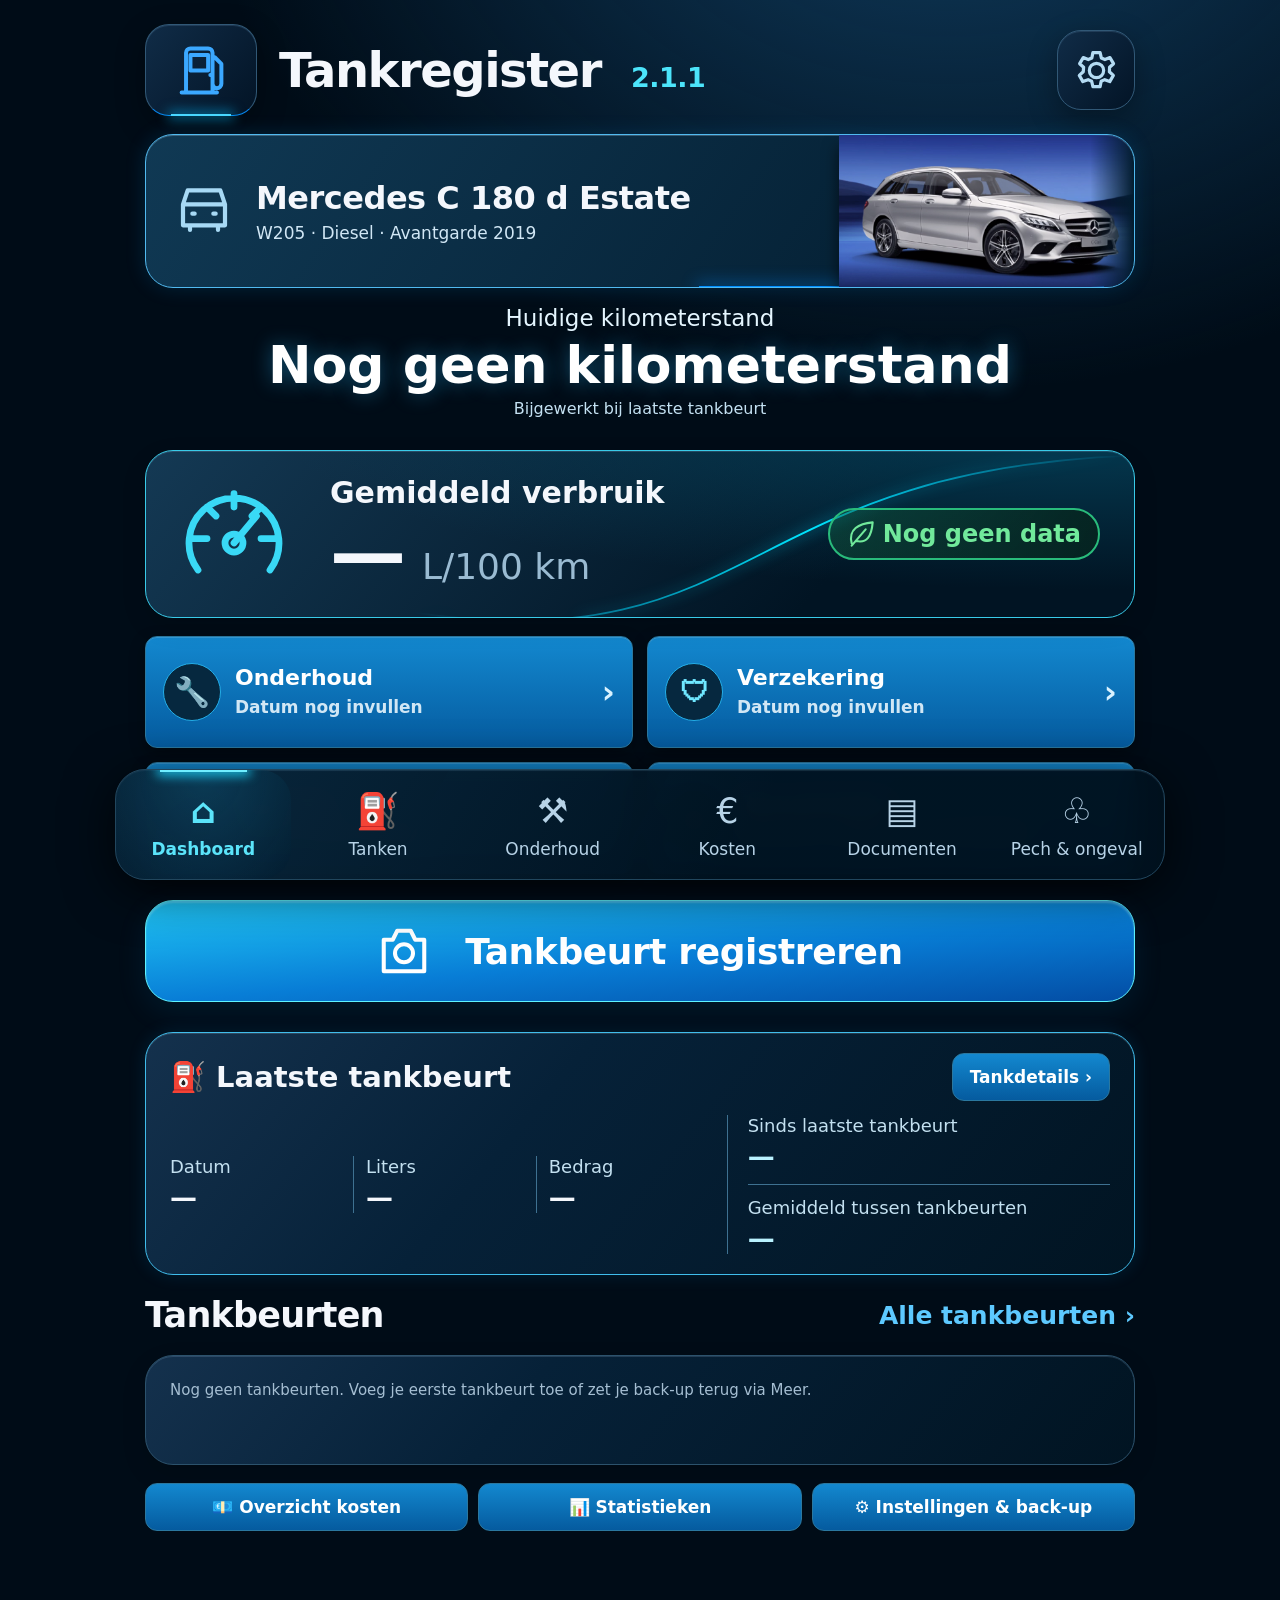
==== commit 8839ea66: "Add files via upload" ====
--- a/index.html
+++ b/index.html
@@ -1,5 +1,5 @@
 <!DOCTYPE html>
-<html lang="nl"><head><meta charset="utf-8"/><meta content="width=device-width,initial-scale=1,viewport-fit=cover" name="viewport"/><meta content="#081321" name="theme-color"/><title>Tankregister · 2.1.0</title><link href="icon-192.png" rel="apple-touch-icon"/><meta content="yes" name="apple-mobile-web-app-capable"/><link href="manifest.webmanifest" rel="manifest"/><link href="icon-192.png" rel="icon" type="image/png"/><link rel="stylesheet" href="v12.css"></head><body><svg class="icon-definitions" aria-hidden="true"><defs><symbol id="i-fuel" viewBox="0 0 24 24"><path d="M5 21V4a2 2 0 0 1 2-2h8a2 2 0 0 1 2 2v17M3 22h16M7 5h8v7H7zM18 6l3 3v9a2 2 0 0 1-4 0v-4h-1"/></symbol><symbol id="i-gear" viewBox="0 0 24 24"><path d="m10 2-.6 3-2 .9-2.8-1.1-2 3.4 2.2 2-.2 2.5-2.2 2 2 3.5 2.9-1.1 2 .9.7 3h4l.6-3 2-.9 2.8 1.1 2-3.5-2.2-2 .1-2.5 2.2-2-2-3.4-2.8 1.1-2-.9L14 2z"/><circle cx="12" cy="12" r="4"/></symbol><symbol id="i-car" viewBox="0 0 24 24"><path d="m3 10 2-6h14l2 6M3 10h18v9H3zM6 19v2m12-2v2M7 14h1m8 0h1M5 10h14"/></symbol><symbol id="i-gauge" viewBox="0 0 24 24"><path d="M4 20a10 10 0 1 1 16 0M3 13h3m12 0h3M6 6l2 2m8 0 2-2M12 3v3m0 8 5-6"/><circle cx="12" cy="14" r="2"/></symbol><symbol id="i-wallet" viewBox="0 0 24 24"><path d="M20 8V5a2 2 0 0 0-2-2L4 7v13h17V8H4m17 4h-6v5h6"/><circle cx="17" cy="14.5" r=".5"/></symbol><symbol id="i-calendar" viewBox="0 0 24 24"><rect x="3" y="5" width="18" height="17" rx="2"/><path d="M7 2v6m10-6v6M3 11h18m-10 4h2m-1-1v2"/></symbol><symbol id="i-road" viewBox="0 0 24 24"><path d="M7 3 2 22m15-19 5 19M12 3v4m0 4v4m0 4v3"/></symbol><symbol id="i-camera" viewBox="0 0 24 24"><path d="M3 7h4l2-4h6l2 4h4v14H3z"/><circle cx="12" cy="13" r="4"/></symbol><symbol id="i-home" viewBox="0 0 24 24"><path d="m2 11 10-9 10 9h-3v11h-5v-7h-4v7H5V11z"/></symbol><symbol id="i-chart" viewBox="0 0 24 24"><path d="M2 22h21M5 20v-7m6 7V7m6 13V2"/></symbol><symbol id="i-more" viewBox="0 0 24 24"><circle cx="4" cy="12" r="1"/><circle cx="12" cy="12" r="1"/><circle cx="20" cy="12" r="1"/></symbol><symbol id="i-chevron" viewBox="0 0 24 24"><path d="m9 4 8 8-8 8"/></symbol><symbol id="i-leaf" viewBox="0 0 24 24"><path d="M4 20C1 8 10 3 22 2c-1 12-5 18-14 16m-4 4L16 8"/></symbol></defs></svg><header class="app-header"><span class="brand-icon"><svg class="ico " viewBox="0 0 24 24" aria-hidden="true"><use href="#i-fuel"></use></svg></span><h1>Tankregister <small>2.1.0</small></h1><button class="settings-button" type="button" data-screen="backup-section" aria-label="Instellingen en back-up"><svg class="ico " viewBox="0 0 24 24" aria-hidden="true"><use href="#i-gear"></use></svg></button></header><main><section id="home" class="screen home-screen"><button class="vehicle-card glass" type="button" data-screen="vehicles"><span class="vehicle-symbol"><svg class="ico " viewBox="0 0 24 24" aria-hidden="true"><use href="#i-car"></use></svg></span><span class="vehicle-name"><strong>Mercedes C 180 d Estate</strong><small>W205 · Diesel · Avantgarde 2019</small></span><span class="vehicle-chevron">⌄</span><img class="vehicle-image" src="vehicle.png" alt="Mercedes C180d Estate"></button><div class="v21-mileage"><span>Huidige kilometerstand</span><strong id="dashCurrentKm">—</strong><small>Bijgewerkt bij laatste tankbeurt</small></div><a class="v21-mercedes-me" href="https://www.mercedes-benz.be/nl_BE/passengercars/owners/mercedes-me.html" target="_blank" rel="noopener noreferrer" aria-label="Mercedes me openen">Mercedes <em>me</em> ↗</a><article class="consumption-card glass"><svg class="ico gauge" viewBox="0 0 24 24" aria-hidden="true"><use href="#i-gauge"></use></svg><div class="consumption-copy"><h2>Gemiddeld verbruik</h2><div class="consumption-value"><strong id="dashUsage">—</strong><span>L/100 km</span></div></div><span id="usageBadge" class="efficiency"><svg class="ico " viewBox="0 0 24 24" aria-hidden="true"><use href="#i-leaf"></use></svg><span id="usageBadgeText">Indicatief</span></span><svg class="glow-wave" viewBox="0 0 1000 180" preserveAspectRatio="none" aria-hidden="true"><defs><linearGradient id="waveStroke"><stop stop-color="#00caff" stop-opacity="0"/><stop offset=".55" stop-color="#00e6ff"/><stop offset="1" stop-color="#00caff" stop-opacity="0"/></linearGradient></defs><path d="M270 175C620 230 595 20 1000 5" fill="none" stroke="url(#waveStroke)" stroke-width="2"/></svg></article><div class="dashboard-grid status-grid"><button type="button" class="status-tile glass" data-screen="maintenance"><span class="status-icon">🔧</span><span><strong>Onderhoud</strong><small id="dashMaintenance">Nog geen datum</small></span><span class="arrow">›</span></button><button type="button" class="status-tile glass" data-screen="documents"><span class="status-icon">🛡</span><span><strong>Verzekering</strong><small id="dashInsurance">Datum nog invullen</small></span><span class="arrow">›</span></button><button type="button" class="status-tile glass" data-screen="documents"><span class="status-icon">▤</span><span><strong>Keuring</strong><small id="dashInspection">Datum nog invullen</small></span><span class="arrow">›</span></button><button type="button" class="status-tile glass" data-screen="documents"><span class="status-icon">▣</span><span><strong>Documenten</strong><small>Facturen, bijlagen en bewijzen</small></span><span class="arrow">›</span></button></div><button id="startScan" class="scan-cta" type="button" data-screen="new-entry"><svg class="ico " viewBox="0 0 24 24" aria-hidden="true"><use href="#i-camera"></use></svg><span>Tankbeurt registreren</span></button><div class="recent-heading"><h2>Recente tankbeurten</h2><button class="text-button" data-screen="history">Alle tankbeurten <svg class="ico " viewBox="0 0 24 24" aria-hidden="true"><use href="#i-chevron"></use></svg></button></div><div id="recentEntries" class="recent-list glass"></div><div class="dashboard-secondary"><button type="button" data-screen="expenses">💶 Overzicht kosten</button><button type="button" data-screen="monthly">📊 Statistieken</button><button type="button" data-screen="backup-section">⚙ Instellingen & back-up</button></div></section><div hidden aria-hidden="true"><div class="grid top-stats"><div class="stat"><b id="total">€ 0,00</b><span>Totale tankkosten</span></div><div class="stat"><b id="liters">0,0 l</b><span>Diesel getankt</span></div><div class="stat"><b id="avg">—</b><span>Gem. prijs per liter</span></div><div class="stat"><b id="usage">—</b><span>Verbruik (l/100 km)*</span></div></div><section class="panel v10-insights" id="insights"><div class="section-title"><span>✦</span><h2>Jouw inzichten</h2></div><div class="insight-grid"><article><small>💶 Kosten per 100 km</small><strong id="cost100">—</strong><span>Op basis van gemeten tankbeurten</span></article><article><small>⛽ Volgende tankbeurt</small><strong id="nextFill">—</strong><span id="nextFillNote">Schatting op basis van je ritten</span></article><article><small>🏪 Vaakst gebruikt</small><strong id="topStation">—</strong><span>Tankstation uit je historiek</span></article><article><small>🚘 Laatste kilometerstand</small><strong id="lastKm">—</strong><span>Automatisch voorgesteld bij invoer</span></article></div></section></div><section class="panel screen" id="new-entry" hidden><h2>Nieuwe tankbeurt</h2><form id="form"><div class="cols"><div><label for="date">Datum</label><input id="date" required="" type="date"/></div><div class="hour-field"><label for="time">Tankuur</label><input id="time" type="time"/></div><div><label for="km">Kilometerstand</label><input id="km" min="0" placeholder="bijv. 125600" step="1" type="number"/></div></div><div class="cols"><div><label for="amount">Aantal liters</label><input id="amount" inputmode="decimal" min="0.001" placeholder="bijv. 42,5" required="" step="0.001" type="number"/></div><div><label for="price">Prijs per liter (€)</label><input id="price" inputmode="decimal" min="0.001" placeholder="bijv. 1,75" step="0.001" type="number"/></div></div><div class="cols"><div><label for="cost">Totaal betaald (€)</label><input id="cost" inputmode="decimal" min="0.01" placeholder="bijv. 74,38" required="" step="0.01" type="number"/></div><div><label for="station">Tankstation</label><input id="station" list="knownStations" placeholder="bijv. Q8 Zandhoven" type="text"/><datalist id="knownStations"></datalist></div></div><label>Foto van de pomp (optioneel)</label><label for="photoType">Wat fotografeer je?</label><select id="photoType"><option value="pump">⛽ Brandstofpomp</option><option value="receipt">🧾 Tankticket</option></select><div class="photo-actions"><button class="camera-btn" id="takePhoto" type="button">📷 Foto nemen</button><button class="gallery-btn" id="choosePhoto" type="button">🖼️ Foto kiezen</button></div><input accept="image/*" aria-label="Camera foto" capture="environment" class="hidden-file" id="photo" type="file"/><input accept="image/*" aria-label="Bestaande foto" class="hidden-file" id="galleryPhoto" type="file"/><img alt="Foto van deze tankbeurt" id="photoPreview"/><button class="danger" id="removePhoto" style="margin:8px 0;display:none" type="button">🗑️ Gekoppelde foto verwijderen</button><div class="hint" id="photoMessage" role="status">Foto’s blijven lokaal op je telefoon. Bewaar geregeld een back-up van je foto’s.</div><p class="hint">De foto blijft lokaal op je toestel en wordt verkleind. Je kunt de cijfers altijd zelf invullen of aanpassen.</p><div class="actions"><button id="save" type="submit">Tankbeurt bewaren</button><button class="secondary" id="clear" type="button">Leegmaken</button></div><div id="status" role="status"></div></form></section><section class="panel screen" id="history" hidden><h2>Tankbeurten <span id="count"></span></h2><p class="hint">Tik op Wijzig om gegevens of de foto aan te passen. Tik op Wis om een volledige tankbeurt te verwijderen.</p><div class="empty" id="entries">Nog geen tankbeurten.</div></section><section class="panel screen" id="monthly" hidden><div id="yearly"></div><h2>Statistieken</h2><div class="cols"><label>Periode<select id="periodMode"><option value="month">Maand</option><option value="year">Jaar</option><option value="all">Alles</option></select></label><label id="monthControl">Maand<input id="periodMonth" type="month"></label><label id="yearControl" hidden>Jaar<select id="periodYear"></select></label></div><p id="periodTitle" class="hint"></p><div id="premiumStats" class="metric-grid"></div><div id="comparison"></div><h3>Ontwikkeling</h3><label>Grafiek<select id="chartMetric"><option value="cost">Kosten (€)</option><option value="liters">Liters</option><option value="km">Kilometers</option><option value="usage">Verbruik (l/100 km)</option></select></label><div id="premiumChart"></div><details><summary>Berekening en volledigheid</summary><p class="hint" id="coverage"></p></details><h3>Periodeoverzicht</h3><div class="table-scroll"><table><thead><tr><th>Periode</th><th>Km</th><th>Liters</th><th>Kosten</th><th>l/100 km*</th></tr></thead><tbody id="periodRows"></tbody></table></div></section><section class="panel screen" id="backup-section" hidden><h2>Export en back-up</h2><p class="hint">Versie 2.0.0 · eerste update</p><p class="hint">Download een echt Excelbestand (.xlsx) met tankbeurten, maand- en jaartotalen. Bewaar daarnaast geregeld een JSON-back-up, want browsergegevens kunnen verdwijnen als je browserdata wist.</p><div class="actions"><button id="excel" type="button">Excel downloaden</button><button class="secondary" id="backup" type="button">JSON-back-up</button><button id="fullBackup" type="button">Volledige ZIP-back-up</button></div><label>Volledige ZIP-back-up herstellen<input type="file" id="fullRestore" accept=".zip,application/zip"></label><label for="restore">Back-up terugzetten (JSON)</label><input accept=".json,application/json" id="restore" type="file"/><p class="hint">Een teruggezette back-up vervangt het huidige register, na bevestiging.</p></section><section id="extras" class="panel screen" hidden><h2>Mijn autokosten & documenten</h2><p class="hint">Onderhoud, vaste kosten en documenten blijven op dit toestel. Maak regelmatig een volledige ZIP-back-up.</p><div class="actions"><button type="button" data-screen="maintenance">🔧 Onderhoud</button><button type="button" data-screen="expenses">💶 Kosten</button><button type="button" data-screen="documents">📄 Documenten</button><button type="button" data-screen="assistance">🛟 Pech & ongeval</button><button type="button" data-screen="backup-section">💾 Back-up</button></div><h3>Volgende onderhoudsbeurt</h3><p id="nextMaintenance">Nog geen onderhoudsdatum ingevoerd.</p><h3>Kostenbewust</h3><p id="expenseOverview">Vul kosten in voor een overzicht.</p><p class="hint">Kosten per kilometer worden pas als volledig weergegeven als aankoop, afschrijving en alle relevante kosten zijn meegenomen.</p></section><section id="maintenance" class="panel screen" hidden><h2>Onderhoud</h2><form id="maintenanceForm"><label>Onderhoudsdatum<input id="maintenanceDate" type="date" required></label><label>Kilometerstand<input id="maintenanceKm" type="number" min="0"></label><label>Garage<input id="maintenanceGarage" type="text"></label><label>Beschrijving werkzaamheden / onderdelen<input id="maintenanceNotes" type="text" placeholder="bv. batterij vervangen; banden controleren" required></label><label>Bedrag incl. btw (€)<input id="maintenanceCost" type="number" min="0" step="0.01" required></label><label>Factuur (PDF, optioneel)<input id="maintenanceFile" type="file" accept="application/pdf,.pdf"></label><button id="extractInvoice" type="button">📄 PDF uitlezen naar velden</button><p class="hint" id="pdfStatus">Selecteer een PDF en klik op uitlezen. Controleer alle voorgestelde waarden vóór opslaan. Voor gescande PDF’s zonder tekst is handmatige invoer nodig.</p><button type="submit">Onderhoud bewaren</button></form><p class="hint">PDF wordt bewaard en kan worden geopend. Bij tekst-PDF’s proberen we datum, kilometerstand, garage, werkzaamheden en totaalbedrag voor te stellen. Controleer de waarden; een aanbeveling is geen uitgevoerde vervanging.</p><label>Zoeken in werkzaamheden<input id="maintenanceSearch" type="search" placeholder="bv. batterij, remmen, banden"></label><div id="maintenanceList"></div></section><section id="expenses" class="panel screen" hidden><h2>Andere autokosten</h2><form id="expenseForm"><label>Datum<input id="expenseDate" type="date" required></label><label>Categorie<select id="expenseCategory"><option value="Verzekering">Verzekering</option><option value="Verkeersbelasting">Verkeersbelasting</option><option value="Banden">Banden</option><option value="Keuring">Keuring</option><option value="Overig">Overig</option></select></label><label>Omschrijving<input id="expenseNotes" type="text"></label><label>Bedrag (€)<input id="expenseCost" type="number" min="0.01" step="0.01" required></label><button type="submit">Kost bewaren</button></form><div id="expenseList"></div></section><section id="documents" class="panel screen" hidden><h2>Documentenarchief</h2><form id="documentForm"><label>Naam document<input id="documentName" required placeholder="bv. Verzekeringsbewijs"></label><label>Type document<select id="documentType"><option value="Verzekering">Verzekering</option><option value="Keuring">Keuring</option><option value="Inschrijving">Inschrijvingsbewijs</option><option value="Andere">Andere</option></select></label><label>Geldig tot (optioneel)<input id="documentExpiry" type="date"></label><label>Bestand (PDF of afbeelding)<input id="documentFile" type="file" accept="application/pdf,image/*,.pdf" required></label><button type="submit">Document bewaren</button></form><div id="documentList"></div></section><section id="assistance" class="panel screen" hidden><h2>Pech & ongeval</h2><label>Bijstand / pechverhelping<input id="helpRoad" type="tel" placeholder="Telefoonnummer"><a class="v21-call" id="call-helpRoad" href="#" hidden aria-label="Bel opgeslagen nummer">📞 Bellen</a></label><label>Verzekeraar / makelaar<input id="helpInsurance" type="tel" placeholder="Telefoonnummer"><a class="v21-call" id="call-helpInsurance" href="#" hidden aria-label="Bel opgeslagen nummer">📞 Bellen</a></label><label>Garage<input id="helpGarage" type="tel" placeholder="Telefoonnummer"><a class="v21-call" id="call-helpGarage" href="#" hidden aria-label="Bel opgeslagen nummer">📞 Bellen</a></label><label>Opmerkingen<input id="helpNotes" type="text" placeholder="Polisnummer, instructies ..."></label><button id="saveAssistance" type="button">Contactgegevens bewaren</button><p class="hint">Bij nood: bel de hulpdiensten via 112.</p></section><section id="vehicles" class="panel screen" hidden><h2>Voertuig</h2><div class="vehicle-detail"><button class="vehicle-card glass" type="button" data-screen="vehicles"><span class="vehicle-symbol"><svg class="ico " viewBox="0 0 24 24" aria-hidden="true"><use href="#i-car"></use></svg></span><span class="vehicle-name"><strong>Mercedes C 180 d Estate</strong><small>W205 · Diesel · Avantgarde 2019</small></span><span class="vehicle-chevron">⌄</span><img class="vehicle-image" src="vehicle.png" alt="Mercedes C180d Estate"></button></div><dl><div><dt>Model</dt><dd>Mercedes C180d</dd></div><div><dt>Uitvoering</dt><dd>Estate · Diesel</dd></div><div><dt>Laatste kilometerstand</dt><dd id="vehicleKm">—</dd></div></dl><p class="hint">Dit register bevat de tankbeurten van deze auto.</p></section><footer hidden>* Verbruik en kosten per 100 km zijn betrouwbaar wanneer je telkens voltankt en je kilometerstand correct invoert. Voorspellingen zijn schattingen. Je gegevens en foto’s blijven lokaal in je browser; maak regelmatig een JSON-back-up. Fotoherkenning van tankpompen is uitgeschakeld.</footer></main><script src="core.js"></script><script src="stats.js"></script><script>
+<html lang="nl"><head><meta charset="utf-8"/><meta content="width=device-width,initial-scale=1,viewport-fit=cover" name="viewport"/><meta content="#081321" name="theme-color"/><title>Tankregister · 2.1.1</title><link href="icon-192.png" rel="apple-touch-icon"/><meta content="yes" name="apple-mobile-web-app-capable"/><link href="manifest.webmanifest" rel="manifest"/><link href="icon-192.png" rel="icon" type="image/png"/><link rel="stylesheet" href="v12.css"></head><body><svg class="icon-definitions" aria-hidden="true"><defs><symbol id="i-fuel" viewBox="0 0 24 24"><path d="M5 21V4a2 2 0 0 1 2-2h8a2 2 0 0 1 2 2v17M3 22h16M7 5h8v7H7zM18 6l3 3v9a2 2 0 0 1-4 0v-4h-1"/></symbol><symbol id="i-gear" viewBox="0 0 24 24"><path d="m10 2-.6 3-2 .9-2.8-1.1-2 3.4 2.2 2-.2 2.5-2.2 2 2 3.5 2.9-1.1 2 .9.7 3h4l.6-3 2-.9 2.8 1.1 2-3.5-2.2-2 .1-2.5 2.2-2-2-3.4-2.8 1.1-2-.9L14 2z"/><circle cx="12" cy="12" r="4"/></symbol><symbol id="i-car" viewBox="0 0 24 24"><path d="m3 10 2-6h14l2 6M3 10h18v9H3zM6 19v2m12-2v2M7 14h1m8 0h1M5 10h14"/></symbol><symbol id="i-gauge" viewBox="0 0 24 24"><path d="M4 20a10 10 0 1 1 16 0M3 13h3m12 0h3M6 6l2 2m8 0 2-2M12 3v3m0 8 5-6"/><circle cx="12" cy="14" r="2"/></symbol><symbol id="i-wallet" viewBox="0 0 24 24"><path d="M20 8V5a2 2 0 0 0-2-2L4 7v13h17V8H4m17 4h-6v5h6"/><circle cx="17" cy="14.5" r=".5"/></symbol><symbol id="i-calendar" viewBox="0 0 24 24"><rect x="3" y="5" width="18" height="17" rx="2"/><path d="M7 2v6m10-6v6M3 11h18m-10 4h2m-1-1v2"/></symbol><symbol id="i-road" viewBox="0 0 24 24"><path d="M7 3 2 22m15-19 5 19M12 3v4m0 4v4m0 4v3"/></symbol><symbol id="i-camera" viewBox="0 0 24 24"><path d="M3 7h4l2-4h6l2 4h4v14H3z"/><circle cx="12" cy="13" r="4"/></symbol><symbol id="i-home" viewBox="0 0 24 24"><path d="m2 11 10-9 10 9h-3v11h-5v-7h-4v7H5V11z"/></symbol><symbol id="i-chart" viewBox="0 0 24 24"><path d="M2 22h21M5 20v-7m6 7V7m6 13V2"/></symbol><symbol id="i-more" viewBox="0 0 24 24"><circle cx="4" cy="12" r="1"/><circle cx="12" cy="12" r="1"/><circle cx="20" cy="12" r="1"/></symbol><symbol id="i-chevron" viewBox="0 0 24 24"><path d="m9 4 8 8-8 8"/></symbol><symbol id="i-leaf" viewBox="0 0 24 24"><path d="M4 20C1 8 10 3 22 2c-1 12-5 18-14 16m-4 4L16 8"/></symbol></defs></svg><header class="app-header"><span class="brand-icon"><svg class="ico " viewBox="0 0 24 24" aria-hidden="true"><use href="#i-fuel"></use></svg></span><h1>Tankregister <small>2.1.1</small></h1><button class="settings-button" type="button" data-screen="backup-section" aria-label="Instellingen en back-up"><svg class="ico " viewBox="0 0 24 24" aria-hidden="true"><use href="#i-gear"></use></svg></button></header><main><section id="home" class="screen home-screen"><button class="vehicle-card glass" type="button" data-screen="vehicles"><span class="vehicle-symbol"><svg class="ico " viewBox="0 0 24 24" aria-hidden="true"><use href="#i-car"></use></svg></span><span class="vehicle-name"><strong>Mercedes C 180 d Estate</strong><small>W205 · Diesel · Avantgarde 2019</small></span><span class="vehicle-chevron">⌄</span><img class="vehicle-image" src="vehicle.png" alt="Mercedes C180d Estate"></button><div class="v21-mileage"><span>Huidige kilometerstand</span><strong id="dashCurrentKm">—</strong><small>Bijgewerkt bij laatste tankbeurt</small></div><article class="consumption-card glass"><svg class="ico gauge" viewBox="0 0 24 24" aria-hidden="true"><use href="#i-gauge"></use></svg><div class="consumption-copy"><h2>Gemiddeld verbruik</h2><div class="consumption-value"><strong id="dashUsage">—</strong><span>L/100 km</span></div></div><span id="usageBadge" class="efficiency"><svg class="ico " viewBox="0 0 24 24" aria-hidden="true"><use href="#i-leaf"></use></svg><span id="usageBadgeText">Indicatief</span></span><svg class="glow-wave" viewBox="0 0 1000 180" preserveAspectRatio="none" aria-hidden="true"><defs><linearGradient id="waveStroke"><stop stop-color="#00caff" stop-opacity="0"/><stop offset=".55" stop-color="#00e6ff"/><stop offset="1" stop-color="#00caff" stop-opacity="0"/></linearGradient></defs><path d="M270 175C620 230 595 20 1000 5" fill="none" stroke="url(#waveStroke)" stroke-width="2"/></svg></article><div class="dashboard-grid status-grid"><button type="button" class="status-tile glass" data-screen="maintenance"><span class="status-icon">🔧</span><span><strong>Onderhoud</strong><small id="dashMaintenance">Nog geen datum</small></span><span class="arrow">›</span></button><button type="button" class="status-tile glass" data-screen="documents"><span class="status-icon">🛡</span><span><strong>Verzekering</strong><small id="dashInsurance">Datum nog invullen</small></span><span class="arrow">›</span></button><button type="button" class="status-tile glass" data-screen="documents"><span class="status-icon">▤</span><span><strong>Keuring</strong><small id="dashInspection">Datum nog invullen</small></span><span class="arrow">›</span></button><button type="button" class="status-tile glass" data-screen="documents"><span class="status-icon">▣</span><span><strong>Documenten</strong><small>Facturen, bijlagen en bewijzen</small></span><span class="arrow">›</span></button></div><button id="startScan" class="scan-cta" type="button" data-screen="new-entry"><svg class="ico " viewBox="0 0 24 24" aria-hidden="true"><use href="#i-camera"></use></svg><span>Tankbeurt registreren</span></button><article class="v211-refuel glass" aria-label="Laatste tankbeurt en tankintervallen"><div class="v211-refuel-title"><h2>⛽ Laatste tankbeurt</h2><button type="button" id="v211Details" aria-label="Bekijk tankdetails">Tankdetails ›</button></div><div class="v211-refuel-grid"><div class="v211-fuel-values"><div><span>Datum</span><strong id="v211Date">—</strong></div><div><span>Liters</span><strong id="v211Liters">—</strong></div><div><span>Bedrag</span><strong id="v211Amount">—</strong></div></div><div class="v211-fuel-intervals"><div><span>Sinds laatste tankbeurt</span><strong id="v211Since">—</strong></div><div><span>Gemiddeld tussen tankbeurten</span><strong id="v211Average">—</strong></div></div></div></article><div class="recent-heading"><h2>Tankbeurten</h2><button class="text-button" data-screen="history">Alle tankbeurten ›</button></div><div id="recentEntries" class="recent-list glass"></div><div class="dashboard-secondary"><button type="button" data-screen="expenses">💶 Overzicht kosten</button><button type="button" data-screen="monthly">📊 Statistieken</button><button type="button" data-screen="backup-section">⚙ Instellingen & back-up</button></div></section><div hidden aria-hidden="true"><div class="grid top-stats"><div class="stat"><b id="total">€ 0,00</b><span>Totale tankkosten</span></div><div class="stat"><b id="liters">0,0 l</b><span>Diesel getankt</span></div><div class="stat"><b id="avg">—</b><span>Gem. prijs per liter</span></div><div class="stat"><b id="usage">—</b><span>Verbruik (l/100 km)*</span></div></div><section class="panel v10-insights" id="insights"><div class="section-title"><span>✦</span><h2>Jouw inzichten</h2></div><div class="insight-grid"><article><small>💶 Kosten per 100 km</small><strong id="cost100">—</strong><span>Op basis van gemeten tankbeurten</span></article><article><small>⛽ Volgende tankbeurt</small><strong id="nextFill">—</strong><span id="nextFillNote">Schatting op basis van je ritten</span></article><article><small>🏪 Vaakst gebruikt</small><strong id="topStation">—</strong><span>Tankstation uit je historiek</span></article><article><small>🚘 Laatste kilometerstand</small><strong id="lastKm">—</strong><span>Automatisch voorgesteld bij invoer</span></article></div></section></div><section class="panel screen" id="new-entry" hidden><h2>Nieuwe tankbeurt</h2><form id="form"><div class="cols"><div><label for="date">Datum</label><input id="date" required="" type="date"/></div><div class="hour-field"><label for="time">Tankuur</label><input id="time" type="time"/></div><div><label for="km">Kilometerstand</label><input id="km" min="0" placeholder="bijv. 125600" step="1" type="number"/></div></div><div class="cols"><div><label for="amount">Aantal liters</label><input id="amount" inputmode="decimal" min="0.001" placeholder="bijv. 42,5" required="" step="0.001" type="number"/></div><div><label for="price">Prijs per liter (€)</label><input id="price" inputmode="decimal" min="0.001" placeholder="bijv. 1,75" step="0.001" type="number"/></div></div><div class="cols"><div><label for="cost">Totaal betaald (€)</label><input id="cost" inputmode="decimal" min="0.01" placeholder="bijv. 74,38" required="" step="0.01" type="number"/></div><div><label for="station">Tankstation</label><input id="station" list="knownStations" placeholder="bijv. Q8 Zandhoven" type="text"/><datalist id="knownStations"></datalist></div></div><label>Foto van de pomp (optioneel)</label><label for="photoType">Wat fotografeer je?</label><select id="photoType"><option value="pump">⛽ Brandstofpomp</option><option value="receipt">🧾 Tankticket</option></select><div class="photo-actions"><button class="camera-btn" id="takePhoto" type="button">📷 Foto nemen</button><button class="gallery-btn" id="choosePhoto" type="button">🖼️ Foto kiezen</button></div><input accept="image/*" aria-label="Camera foto" capture="environment" class="hidden-file" id="photo" type="file"/><input accept="image/*" aria-label="Bestaande foto" class="hidden-file" id="galleryPhoto" type="file"/><img alt="Foto van deze tankbeurt" id="photoPreview"/><button class="danger" id="removePhoto" style="margin:8px 0;display:none" type="button">🗑️ Gekoppelde foto verwijderen</button><div class="hint" id="photoMessage" role="status">Foto’s blijven lokaal op je telefoon. Bewaar geregeld een back-up van je foto’s.</div><p class="hint">De foto blijft lokaal op je toestel en wordt verkleind. Je kunt de cijfers altijd zelf invullen of aanpassen.</p><div class="actions"><button id="save" type="submit">Tankbeurt bewaren</button><button class="secondary" id="clear" type="button">Leegmaken</button></div><div id="status" role="status"></div></form></section><section class="panel screen" id="history" hidden><h2>Tankbeurten <span id="count"></span></h2><p class="hint">Tik op Wijzig om gegevens of de foto aan te passen. Tik op Wis om een volledige tankbeurt te verwijderen.</p><div class="empty" id="entries">Nog geen tankbeurten.</div></section><section class="panel screen" id="monthly" hidden><div id="yearly"></div><h2>Statistieken</h2><div class="cols"><label>Periode<select id="periodMode"><option value="month">Maand</option><option value="year">Jaar</option><option value="all">Alles</option></select></label><label id="monthControl">Maand<input id="periodMonth" type="month"></label><label id="yearControl" hidden>Jaar<select id="periodYear"></select></label></div><p id="periodTitle" class="hint"></p><div id="premiumStats" class="metric-grid"></div><div id="comparison"></div><h3>Ontwikkeling</h3><label>Grafiek<select id="chartMetric"><option value="cost">Kosten (€)</option><option value="liters">Liters</option><option value="km">Kilometers</option><option value="usage">Verbruik (l/100 km)</option></select></label><div id="premiumChart"></div><details><summary>Berekening en volledigheid</summary><p class="hint" id="coverage"></p></details><h3>Periodeoverzicht</h3><div class="table-scroll"><table><thead><tr><th>Periode</th><th>Km</th><th>Liters</th><th>Kosten</th><th>l/100 km*</th></tr></thead><tbody id="periodRows"></tbody></table></div></section><section class="panel screen" id="backup-section" hidden><h2>Export en back-up</h2><p class="hint">Versie 2.0.0 · eerste update</p><p class="hint">Download een echt Excelbestand (.xlsx) met tankbeurten, maand- en jaartotalen. Bewaar daarnaast geregeld een JSON-back-up, want browsergegevens kunnen verdwijnen als je browserdata wist.</p><div class="actions"><button id="excel" type="button">Excel downloaden</button><button class="secondary" id="backup" type="button">JSON-back-up</button><button id="fullBackup" type="button">Volledige ZIP-back-up</button></div><label>Volledige ZIP-back-up herstellen<input type="file" id="fullRestore" accept=".zip,application/zip"></label><label for="restore">Back-up terugzetten (JSON)</label><input accept=".json,application/json" id="restore" type="file"/><p class="hint">Een teruggezette back-up vervangt het huidige register, na bevestiging.</p></section><section id="extras" class="panel screen" hidden><h2>Mijn autokosten & documenten</h2><p class="hint">Onderhoud, vaste kosten en documenten blijven op dit toestel. Maak regelmatig een volledige ZIP-back-up.</p><div class="actions"><button type="button" data-screen="maintenance">🔧 Onderhoud</button><button type="button" data-screen="expenses">💶 Kosten</button><button type="button" data-screen="documents">📄 Documenten</button><button type="button" data-screen="assistance">🛟 Pech & ongeval</button><button type="button" data-screen="backup-section">💾 Back-up</button></div><h3>Volgende onderhoudsbeurt</h3><p id="nextMaintenance">Nog geen onderhoudsdatum ingevoerd.</p><h3>Kostenbewust</h3><p id="expenseOverview">Vul kosten in voor een overzicht.</p><p class="hint">Kosten per kilometer worden pas als volledig weergegeven als aankoop, afschrijving en alle relevante kosten zijn meegenomen.</p></section><section id="maintenance" class="panel screen" hidden><h2>Onderhoud</h2><form id="maintenanceForm"><label>Onderhoudsdatum<input id="maintenanceDate" type="date" required></label><label>Kilometerstand<input id="maintenanceKm" type="number" min="0"></label><label>Garage<input id="maintenanceGarage" type="text"></label><label>Beschrijving werkzaamheden / onderdelen<input id="maintenanceNotes" type="text" placeholder="bv. batterij vervangen; banden controleren" required></label><label>Bedrag incl. btw (€)<input id="maintenanceCost" type="number" min="0" step="0.01" required></label><label>Factuur (PDF, optioneel)<input id="maintenanceFile" type="file" accept="application/pdf,.pdf"></label><button id="extractInvoice" type="button">📄 PDF uitlezen naar velden</button><p class="hint" id="pdfStatus">Selecteer een PDF en klik op uitlezen. Controleer alle voorgestelde waarden vóór opslaan. Voor gescande PDF’s zonder tekst is handmatige invoer nodig.</p><button type="submit">Onderhoud bewaren</button></form><p class="hint">PDF wordt bewaard en kan worden geopend. Bij tekst-PDF’s proberen we datum, kilometerstand, garage, werkzaamheden en totaalbedrag voor te stellen. Controleer de waarden; een aanbeveling is geen uitgevoerde vervanging.</p><label>Zoeken in werkzaamheden<input id="maintenanceSearch" type="search" placeholder="bv. batterij, remmen, banden"></label><div id="maintenanceList"></div></section><section id="expenses" class="panel screen" hidden><h2>Andere autokosten</h2><form id="expenseForm"><label>Datum<input id="expenseDate" type="date" required></label><label>Categorie<select id="expenseCategory"><option value="Verzekering">Verzekering</option><option value="Verkeersbelasting">Verkeersbelasting</option><option value="Banden">Banden</option><option value="Keuring">Keuring</option><option value="Overig">Overig</option></select></label><label>Omschrijving<input id="expenseNotes" type="text"></label><label>Bedrag (€)<input id="expenseCost" type="number" min="0.01" step="0.01" required></label><button type="submit">Kost bewaren</button></form><div id="expenseList"></div></section><section id="documents" class="panel screen" hidden><h2>Documentenarchief</h2><form id="documentForm"><label>Naam document<input id="documentName" required placeholder="bv. Verzekeringsbewijs"></label><label>Type document<select id="documentType"><option value="Verzekering">Verzekering</option><option value="Keuring">Keuring</option><option value="Inschrijving">Inschrijvingsbewijs</option><option value="Andere">Andere</option></select></label><label>Geldig tot (optioneel)<input id="documentExpiry" type="date"></label><label>Bestand (PDF of afbeelding)<input id="documentFile" type="file" accept="application/pdf,image/*,.pdf" required></label><button type="submit">Document bewaren</button></form><div id="documentList"></div></section><section id="assistance" class="panel screen" hidden><h2>Pech & ongeval</h2><label>Bijstand / pechverhelping<input id="helpRoad" type="tel" placeholder="Telefoonnummer"><a class="v21-call" id="call-helpRoad" href="#" hidden aria-label="Bel opgeslagen nummer">📞 Bellen</a></label><label>Verzekeraar / makelaar<input id="helpInsurance" type="tel" placeholder="Telefoonnummer"><a class="v21-call" id="call-helpInsurance" href="#" hidden aria-label="Bel opgeslagen nummer">📞 Bellen</a></label><label>Garage<input id="helpGarage" type="tel" placeholder="Telefoonnummer"><a class="v21-call" id="call-helpGarage" href="#" hidden aria-label="Bel opgeslagen nummer">📞 Bellen</a></label><label>Opmerkingen<input id="helpNotes" type="text" placeholder="Polisnummer, instructies ..."></label><button id="saveAssistance" type="button">Contactgegevens bewaren</button><p class="hint">Bij nood: bel de hulpdiensten via 112.</p></section><section id="vehicles" class="panel screen" hidden><h2>Voertuig</h2><div class="vehicle-detail"><button class="vehicle-card glass" type="button" data-screen="vehicles"><span class="vehicle-symbol"><svg class="ico " viewBox="0 0 24 24" aria-hidden="true"><use href="#i-car"></use></svg></span><span class="vehicle-name"><strong>Mercedes C 180 d Estate</strong><small>W205 · Diesel · Avantgarde 2019</small></span><span class="vehicle-chevron">⌄</span><img class="vehicle-image" src="vehicle.png" alt="Mercedes C180d Estate"></button></div><dl><div><dt>Model</dt><dd>Mercedes C180d</dd></div><div><dt>Uitvoering</dt><dd>Estate · Diesel</dd></div><div><dt>Laatste kilometerstand</dt><dd id="vehicleKm">—</dd></div></dl><p class="hint">Dit register bevat de tankbeurten van deze auto.</p></section><footer hidden>* Verbruik en kosten per 100 km zijn betrouwbaar wanneer je telkens voltankt en je kilometerstand correct invoert. Voorspellingen zijn schattingen. Je gegevens en foto’s blijven lokaal in je browser; maak regelmatig een JSON-back-up. Fotoherkenning van tankpompen is uitgeschakeld.</footer></main><script src="core.js"></script><script src="stats.js"></script><script>
 (()=>{'use strict';const KEY='mercedes_tankregister_v1';const $=id=>document.getElementById(id);let storageBroken=false;let entries=[];let photoData='';let editId=null;const money=n=>new Intl.NumberFormat('nl-BE',{style:'currency',currency:'EUR'}).format(n||0),num=(n,d=1)=>new Intl.NumberFormat('nl-BE',{minimumFractionDigits:d,maximumFractionDigits:d}).format(n||0);const esc=s=>String(s??'').replace(/[&<>"']/g,c=>({'&':'&amp;','<':'&lt;','>':'&gt;','"':'&quot;',"'":'&#39;'}[c]));function load(){try{const v=JSON.parse(localStorage.getItem(KEY)||'[]');entries=Array.isArray(v)?v:[]}catch(e){storageBroken=true;entries=[];alert('Lokale gegevens konden niet worden gelezen. Ze worden niet overschreven. Zet een geldige JSON-back-up terug.')}}function persist(){if(storageBroken){alert('Opslag beschermd. Zet eerst een geldige back-up terug.');return false}try{localStorage.setItem(KEY,JSON.stringify(entries));return true}catch(e){alert('Opslag vol of geblokkeerd. Maak eerst een back-up en verwijder eventueel oude foto’s.');return false}}function calc(){const sorted=[...entries].sort((a,b)=>a.date.localeCompare(b.date));let fuel=0,dist=0;for(let i=1;i<sorted.length;i++){let a=sorted[i-1],b=sorted[i];if(Number.isFinite(a.km)&&Number.isFinite(b.km)&&b.km>a.km){dist+=b.km-a.km;fuel+=b.liters}}return dist>0?fuel/dist*100:null}function render(){const sorted=[...entries].sort((a,b)=>b.date.localeCompare(a.date));const l=entries.reduce((s,e)=>s+e.liters,0),c=entries.reduce((s,e)=>s+e.cost,0);$('total').textContent=money(c);$('liters').textContent=num(l)+' l';$('avg').textContent=l?money(c/l):'—';const u=calc();$('usage').textContent=u===null?'—':num(u,2);$('count').textContent='('+entries.length+')';$('entries').innerHTML=sorted.length?sorted.map(e=>`<div class="entry"><div><b>${esc(e.date.split('-').reverse().join('/'))}</b> · ${num(e.liters,2)} l<small>${esc(e.station||'Tankstation onbekend')}${Number.isFinite(e.km)?' · '+e.km+' km':''}</small>${e.photo?`<button class="secondary" data-view="${esc(e.id)}">📷 Foto</button>`:''}</div><div style="text-align:right"><strong>${money(e.cost)}</strong><small>${money(e.cost/e.liters)}/l</small><button class="secondary" data-edit="${esc(e.id)}">Wijzig</button> <button class="danger" data-del="${esc(e.id)}">Wis</button></div></div>`).join(''):'Nog geen tankbeurten.';window.tankEntries=entries;renderInsights();window.renderPremium(entries)} function updateRemovePhoto(){ $('removePhoto').style.display=photoData?'inline-block':'none' }$('removePhoto').onclick=()=>{if(!photoData)return;if(!confirm('Gekoppelde foto verwijderen? De tankgegevens blijven behouden zodra je bewaart.'))return;photoData='';window.dispatchEvent(new Event('tank-photo-reset'));$('photo').value='';$('photoPreview').removeAttribute('src');$('photoPreview').style.display='none';updateRemovePhoto();$('photoMessage').textContent='Foto verwijderd uit dit formulier. Tik op Wijzigingen bewaren om dit op te slaan.'};function reset(){editId=null;photoData='';$('form').reset();$('date').value=new Date().toLocaleDateString('sv-SE');$('time').value=new Date().toTimeString().slice(0,5);const last=[...entries].filter(e=>Number.isFinite(e.km)).sort((a,b)=>b.km-a.km)[0];$('km').value=last?last.km:'';$('photoPreview').style.display='none';$('photoPreview').removeAttribute('src');window.dispatchEvent(new Event('tank-photo-reset'));updateRemovePhoto();$('save').textContent='Tankbeurt bewaren';$('status').textContent=''}$('clear').onclick=reset;$('photo').onchange=async ev=>{const file=ev.target.files[0];if(!file)return;try{const img=new Image(),url=URL.createObjectURL(file);await new Promise((resolve,reject)=>{img.onload=resolve;img.onerror=reject;img.src=url});const canvas=document.createElement('canvas'),scale=Math.min(1,1100/Math.max(img.width,img.height));canvas.width=Math.round(img.width*scale);canvas.height=Math.round(img.height*scale);canvas.getContext('2d').drawImage(img,0,0,canvas.width,canvas.height);photoData=canvas.toDataURL('image/jpeg',.64);URL.revokeObjectURL(url);$('photoPreview').src=photoData;$('photoPreview').style.display='block';updateRemovePhoto()}catch(e){alert('Kon foto niet openen. Je kunt de tankbeurt wel zonder foto bewaren.')}};$('form').onsubmit=ev=>{ev.preventDefault();const liters=Number($('amount').value),cost=Number($('cost').value),price=$('price').value?Number($('price').value):cost/liters,km=$('km').value===''?null:Number($('km').value);if(!liters||!cost||liters<=0||cost<=0||!$('date').value){alert('Vul datum, liters en totaalbedrag correct in.');return}if(Math.abs(price*liters-cost)>.15&&!confirm('Prijs × liters wijkt af van het totaal. Toch bewaren?'))return;const old=entries.find(e=>e.id===editId);const entry={id:editId||String(Date.now())+Math.random().toString(36).slice(2),date:$('date').value,time:$('time').value,km,liters,cost,price,station:$('station').value.trim(),photo:photoData};const previous=[...entries];entries=entries.filter(e=>e.id!==editId);entries.push(entry);if(!persist()){entries=previous;return}reset();render();$('status').textContent='Tankbeurt bewaard.'};$('entries').onclick=ev=>{const t=ev.target.closest('button');if(!t)return;const id=t.dataset.del||t.dataset.edit||t.dataset.view;const e=entries.find(x=>x.id===id);if(!e)return;if(t.dataset.del){if(confirm('Deze tankbeurt definitief verwijderen?')){const previous=entries;entries=entries.filter(x=>x.id!==id);if(!persist()){entries=previous;return}render()}}else if(t.dataset.view){const w=window.open('','_blank');if(w){w.document.write('<title>Tankfoto</title><img style="max-width:100%;height:auto" src="'+e.photo+'">');w.document.close()}else alert('Je browser blokkeert het openen van de foto.')}else{editId=e.id;$('date').value=e.date;$('time').value=e.time||'';$('km').value=e.km??'';$('amount').value=e.liters;$('price').value=e.price;$('cost').value=e.cost;$('station').value=e.station||'';photoData=e.photo||'';$('photoPreview').style.display=photoData?'block':'none';if(photoData)$('photoPreview').src=photoData;updateRemovePhoto();$('save').textContent='Wijzigingen bewaren';window.TankUI?.show('new-entry');$('new-entry').scrollIntoView({behavior:'smooth'})}};function download(blob,name){const url=URL.createObjectURL(blob),a=document.createElement('a');a.href=url;a.download=name;document.body.appendChild(a);a.click();a.remove();setTimeout(()=>URL.revokeObjectURL(url),2000)}$('backup').onclick=()=>download(new Blob([JSON.stringify({format:'tankregister-v1',entries},null,2)],{type:'application/json'}),'tankregister-backup.json');$('restore').onchange=async ev=>{const f=ev.target.files[0];if(!f)return;try{const obj=JSON.parse(await f.text());if(obj.format!=='tankregister-v1'||!Array.isArray(obj.entries))throw Error('Ongeldig formaat');if(!confirm('Huidige tankbeurten vervangen door deze back-up?'))return;const old=entries;const restored=window.TankCore.validateBackup(obj.entries);const wasBroken=storageBroken;storageBroken=false;entries=restored;if(!persist()){storageBroken=wasBroken;entries=old;return}reset();render()}catch(e){alert('Ongeldige back-up: '+e.message)}ev.target.value=''};
 // Build minimal standards-compliant XLSX without external libraries or network.
 const enc=new TextEncoder();const xml=s=>String(s??'').replace(/[<>&"']/g,c=>({'<':'&lt;','>':'&gt;','&':'&amp;','"':'&quot;',"'":'&apos;'}[c]));function sheet(rows){let s='<?xml version="1.0" encoding="UTF-8" standalone="yes"?><worksheet xmlns="http://schemas.openxmlformats.org/spreadsheetml/2006/main"><sheetData>';rows.forEach((row,i)=>{s+='<row r="'+(i+1)+'">';row.forEach((v,j)=>{if(v===null||v===undefined)return;let col='',n=j+1;while(n){n--;col=String.fromCharCode(65+n%26)+col;n=Math.floor(n/26)}const cell=col+(i+1);s+=typeof v==='number'&&Number.isFinite(v)?`<c r="${cell}"><v>${v}</v></c>`:`<c r="${cell}" t="inlineStr"><is><t>${xml(v)}</t></is></c>`});s+='</row>'});return s+'</sheetData></worksheet>'}const crcTable=(()=>{let a=[];for(let i=0;i<256;i++){let c=i;for(let j=0;j<8;j++)c=(c&1)?0xedb88320^(c>>>1):c>>>1;a[i]=c>>>0}return a})();function crc32(bytes){let c=0xffffffff;for(let b of bytes)c=crcTable[(c^b)&255]^(c>>>8);return(c^0xffffffff)>>>0}function zip(files){let chunks=[],central=[],offset=0;const u16=(a,n)=>{a.push(n&255,n>>>8&255)},u32=(a,n)=>{u16(a,n);u16(a,n>>>16)};for(const [name,content]of files){let n=enc.encode(name),d=enc.encode(content),crc=crc32(d),h=[];u32(h,0x04034b50);u16(h,20);u16(h,0);u16(h,0);u16(h,0);u16(h,0);u32(h,crc);u32(h,d.length);u32(h,d.length);u16(h,n.length);u16(h,0);chunks.push(new Uint8Array(h),n,d);let c=[];u32(c,0x02014b50);u16(c,20);u16(c,20);u16(c,0);u16(c,0);u16(c,0);u16(c,0);u32(c,crc);u32(c,d.length);u32(c,d.length);u16(c,n.length);u16(c,0);u16(c,0);u16(c,0);u16(c,0);u32(c,0);u32(c,offset);central.push(new Uint8Array(c),n);offset+=h.length+n.length+d.length}let cs=central.reduce((n,c)=>n+c.length,0),end=[];u32(end,0x06054b50);u16(end,0);u16(end,0);u16(end,files.length);u16(end,files.length);u32(end,cs);u32(end,offset);u16(end,0);return new Blob([...chunks,...central,new Uint8Array(end)],{type:'application/vnd.openxmlformats-officedocument.spreadsheetml.sheet'})}function excel(){const sorted=[...entries].sort((a,b)=>a.date.localeCompare(b.date));const rows=[['Datum','Kilometerstand','Liters','Prijs per liter (EUR)','Totaal (EUR)','Tankstation'],...sorted.map(e=>[e.date,e.km,e.liters,e.price,e.cost,e.station||''])];const months={};sorted.forEach(e=>{let k=e.date.slice(0,7);months[k]??={liters:0,cost:0,count:0};months[k].liters+=e.liters;months[k].cost+=e.cost;months[k].count++});const monthly=[['Maand','Tankbeurten','Liters','Totaal (EUR)','Gem. prijs per liter (EUR)'],...Object.keys(months).sort().map(k=>[k,months[k].count,months[k].liters,months[k].cost,months[k].cost/months[k].liters])];const years={};sorted.forEach(e=>{let k=e.date.slice(0,4);years[k]??={liters:0,cost:0,count:0};years[k].liters+=e.liters;years[k].cost+=e.cost;years[k].count++});const yearly=[['Jaar','Tankbeurten','Liters','Totaal (EUR)','Gem. prijs per liter (EUR)'],...Object.keys(years).sort().map(k=>[k,years[k].count,years[k].liters,years[k].cost,years[k].cost/years[k].liters])];const files=[['[Content_Types].xml','<?xml version="1.0" encoding="UTF-8"?><Types xmlns="http://schemas.openxmlformats.org/package/2006/content-types"><Default Extension="rels" ContentType="application/vnd.openxmlformats-package.relationships+xml"/><Default Extension="xml" ContentType="application/xml"/><Override PartName="/xl/workbook.xml" ContentType="application/vnd.openxmlformats-officedocument.spreadsheetml.sheet.main+xml"/><Override PartName="/xl/worksheets/sheet1.xml" ContentType="application/vnd.openxmlformats-officedocument.spreadsheetml.worksheet+xml"/><Override PartName="/xl/worksheets/sheet2.xml" ContentType="application/vnd.openxmlformats-officedocument.spreadsheetml.worksheet+xml"/><Override PartName="/xl/worksheets/sheet3.xml" ContentType="application/vnd.openxmlformats-officedocument.spreadsheetml.worksheet+xml"/></Types>'],['_rels/.rels','<?xml version="1.0" encoding="UTF-8"?><Relationships xmlns="http://schemas.openxmlformats.org/package/2006/relationships"><Relationship Id="rId1" Type="http://schemas.openxmlformats.org/officeDocument/2006/relationships/officeDocument" Target="xl/workbook.xml"/></Relationships>'],['xl/workbook.xml','<?xml version="1.0" encoding="UTF-8"?><workbook xmlns="http://schemas.openxmlformats.org/spreadsheetml/2006/main" xmlns:r="http://schemas.openxmlformats.org/officeDocument/2006/relationships"><sheets><sheet name="Tankbeurten" sheetId="1" r:id="rId1"/><sheet name="Maandoverzicht" sheetId="2" r:id="rId2"/><sheet name="Jaaroverzicht" sheetId="3" r:id="rId3"/></sheets></workbook>'],['xl/_rels/workbook.xml.rels','<?xml version="1.0" encoding="UTF-8"?><Relationships xmlns="http://schemas.openxmlformats.org/package/2006/relationships"><Relationship Id="rId1" Type="http://schemas.openxmlformats.org/officeDocument/2006/relationships/worksheet" Target="worksheets/sheet1.xml"/><Relationship Id="rId2" Type="http://schemas.openxmlformats.org/officeDocument/2006/relationships/worksheet" Target="worksheets/sheet2.xml"/><Relationship Id="rId3" Type="http://schemas.openxmlformats.org/officeDocument/2006/relationships/worksheet" Target="worksheets/sheet3.xml"/></Relationships>'],['xl/worksheets/sheet1.xml',sheet(rows)],['xl/worksheets/sheet2.xml',sheet(monthly)],['xl/worksheets/sheet3.xml',sheet(yearly)]];download(zip(files),'tankregister.xlsx')}
--- a/v12.css
+++ b/v12.css
@@ -29,3 +29,6 @@
 .v21-call{display:inline-flex;align-items:center;justify-content:center;min-height:44px;padding:8px 18px;margin:6px 0 14px;border:1px solid #56d4fa;border-radius:12px;background:#07537c;color:white;font-weight:700;text-decoration:none}
 .v21-call[hidden]{display:none!important}
 @media(max-width:520px){.home-screen .vehicle-name small{font-size:13px!important}.status-grid{gap:9px}.status-tile{padding:12px 9px;gap:8px;min-height:105px}.status-tile strong{font-size:16px}.status-tile small{font-size:13px!important}.dashboard-secondary button{min-width:42%}.bottom-nav button{font-size:11px!important}}
+
+/* 2.1.1: uitsluitend de goedgekeurde gecombineerde tankkaart. */
+.v211-refuel{margin:20px 0;padding:20px 24px;border-color:#40bdec;box-shadow:0 0 18px #009ef322,inset 0 1px #ffffff22}.v211-refuel-title{display:flex;justify-content:space-between;align-items:center;gap:12px;margin-bottom:14px}.v211-refuel-title h2{margin:0;font-size:clamp(20px,2.8vw,29px)}.v211-refuel-title button{font-size:clamp(14px,1.6vw,17px)!important;white-space:nowrap}.v211-refuel-grid{display:grid;grid-template-columns:1.4fr 1fr;gap:20px}.v211-fuel-values{display:grid;grid-template-columns:repeat(3,minmax(0,1fr));gap:12px;align-items:center}.v211-fuel-values>div{min-width:0}.v211-fuel-values>div+div{border-left:1px solid #3e7191;padding-left:12px}.v211-refuel span{display:block;color:#c3e0f0;font-size:clamp(14px,1.7vw,18px);margin-bottom:5px}.v211-refuel strong{display:block;font-size:clamp(18px,2.5vw,27px);font-variant-numeric:tabular-nums;overflow-wrap:anywhere}.v211-fuel-intervals{border-left:1px solid #3e7191;padding-left:20px;display:grid;gap:12px}.v211-fuel-intervals>div+div{border-top:1px solid #3e7191;padding-top:12px}.v211-fuel-intervals strong{color:#b9f2ff}.status-tile small{overflow-wrap:anywhere}@media(max-width:600px){.v211-refuel{padding:16px 12px}.v211-refuel-grid{grid-template-columns:1fr;gap:16px}.v211-fuel-intervals{border-left:0;border-top:1px solid #3e7191;padding:14px 0 0;grid-template-columns:1fr 1fr;gap:10px}.v211-fuel-intervals>div+div{border-top:0;border-left:1px solid #3e7191;padding:0 0 0 10px}.v211-fuel-values{gap:7px}.v211-fuel-values>div+div{padding-left:7px}.v211-refuel strong{font-size:clamp(16px,4vw,21px)}.v211-refuel span{font-size:13px}.v211-refuel-title h2{font-size:20px}}
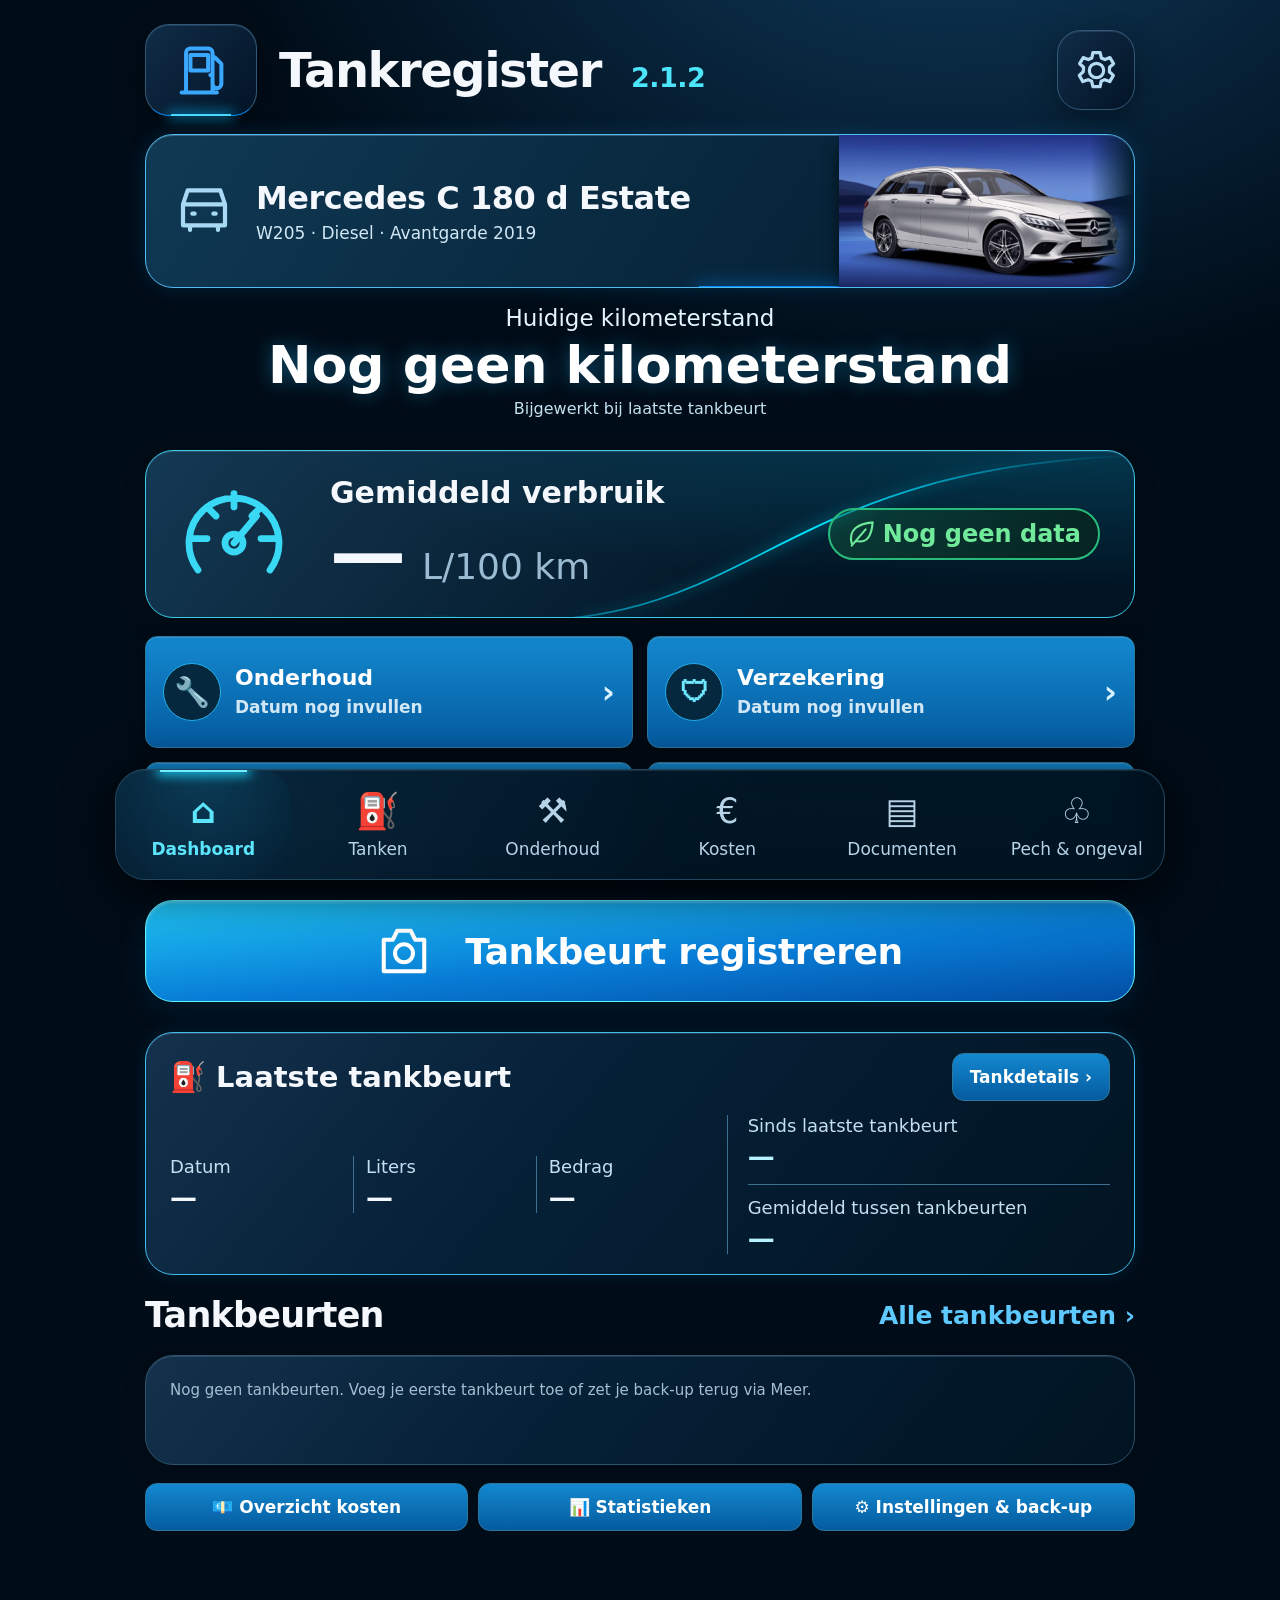
==== commit 59a04b10: "Add files via upload" ====
--- a/index.html
+++ b/index.html
@@ -1,5 +1,5 @@
 <!DOCTYPE html>
-<html lang="nl"><head><meta charset="utf-8"/><meta content="width=device-width,initial-scale=1,viewport-fit=cover" name="viewport"/><meta content="#081321" name="theme-color"/><title>Tankregister · 2.1.1</title><link href="icon-192.png" rel="apple-touch-icon"/><meta content="yes" name="apple-mobile-web-app-capable"/><link href="manifest.webmanifest" rel="manifest"/><link href="icon-192.png" rel="icon" type="image/png"/><link rel="stylesheet" href="v12.css"></head><body><svg class="icon-definitions" aria-hidden="true"><defs><symbol id="i-fuel" viewBox="0 0 24 24"><path d="M5 21V4a2 2 0 0 1 2-2h8a2 2 0 0 1 2 2v17M3 22h16M7 5h8v7H7zM18 6l3 3v9a2 2 0 0 1-4 0v-4h-1"/></symbol><symbol id="i-gear" viewBox="0 0 24 24"><path d="m10 2-.6 3-2 .9-2.8-1.1-2 3.4 2.2 2-.2 2.5-2.2 2 2 3.5 2.9-1.1 2 .9.7 3h4l.6-3 2-.9 2.8 1.1 2-3.5-2.2-2 .1-2.5 2.2-2-2-3.4-2.8 1.1-2-.9L14 2z"/><circle cx="12" cy="12" r="4"/></symbol><symbol id="i-car" viewBox="0 0 24 24"><path d="m3 10 2-6h14l2 6M3 10h18v9H3zM6 19v2m12-2v2M7 14h1m8 0h1M5 10h14"/></symbol><symbol id="i-gauge" viewBox="0 0 24 24"><path d="M4 20a10 10 0 1 1 16 0M3 13h3m12 0h3M6 6l2 2m8 0 2-2M12 3v3m0 8 5-6"/><circle cx="12" cy="14" r="2"/></symbol><symbol id="i-wallet" viewBox="0 0 24 24"><path d="M20 8V5a2 2 0 0 0-2-2L4 7v13h17V8H4m17 4h-6v5h6"/><circle cx="17" cy="14.5" r=".5"/></symbol><symbol id="i-calendar" viewBox="0 0 24 24"><rect x="3" y="5" width="18" height="17" rx="2"/><path d="M7 2v6m10-6v6M3 11h18m-10 4h2m-1-1v2"/></symbol><symbol id="i-road" viewBox="0 0 24 24"><path d="M7 3 2 22m15-19 5 19M12 3v4m0 4v4m0 4v3"/></symbol><symbol id="i-camera" viewBox="0 0 24 24"><path d="M3 7h4l2-4h6l2 4h4v14H3z"/><circle cx="12" cy="13" r="4"/></symbol><symbol id="i-home" viewBox="0 0 24 24"><path d="m2 11 10-9 10 9h-3v11h-5v-7h-4v7H5V11z"/></symbol><symbol id="i-chart" viewBox="0 0 24 24"><path d="M2 22h21M5 20v-7m6 7V7m6 13V2"/></symbol><symbol id="i-more" viewBox="0 0 24 24"><circle cx="4" cy="12" r="1"/><circle cx="12" cy="12" r="1"/><circle cx="20" cy="12" r="1"/></symbol><symbol id="i-chevron" viewBox="0 0 24 24"><path d="m9 4 8 8-8 8"/></symbol><symbol id="i-leaf" viewBox="0 0 24 24"><path d="M4 20C1 8 10 3 22 2c-1 12-5 18-14 16m-4 4L16 8"/></symbol></defs></svg><header class="app-header"><span class="brand-icon"><svg class="ico " viewBox="0 0 24 24" aria-hidden="true"><use href="#i-fuel"></use></svg></span><h1>Tankregister <small>2.1.1</small></h1><button class="settings-button" type="button" data-screen="backup-section" aria-label="Instellingen en back-up"><svg class="ico " viewBox="0 0 24 24" aria-hidden="true"><use href="#i-gear"></use></svg></button></header><main><section id="home" class="screen home-screen"><button class="vehicle-card glass" type="button" data-screen="vehicles"><span class="vehicle-symbol"><svg class="ico " viewBox="0 0 24 24" aria-hidden="true"><use href="#i-car"></use></svg></span><span class="vehicle-name"><strong>Mercedes C 180 d Estate</strong><small>W205 · Diesel · Avantgarde 2019</small></span><span class="vehicle-chevron">⌄</span><img class="vehicle-image" src="vehicle.png" alt="Mercedes C180d Estate"></button><div class="v21-mileage"><span>Huidige kilometerstand</span><strong id="dashCurrentKm">—</strong><small>Bijgewerkt bij laatste tankbeurt</small></div><article class="consumption-card glass"><svg class="ico gauge" viewBox="0 0 24 24" aria-hidden="true"><use href="#i-gauge"></use></svg><div class="consumption-copy"><h2>Gemiddeld verbruik</h2><div class="consumption-value"><strong id="dashUsage">—</strong><span>L/100 km</span></div></div><span id="usageBadge" class="efficiency"><svg class="ico " viewBox="0 0 24 24" aria-hidden="true"><use href="#i-leaf"></use></svg><span id="usageBadgeText">Indicatief</span></span><svg class="glow-wave" viewBox="0 0 1000 180" preserveAspectRatio="none" aria-hidden="true"><defs><linearGradient id="waveStroke"><stop stop-color="#00caff" stop-opacity="0"/><stop offset=".55" stop-color="#00e6ff"/><stop offset="1" stop-color="#00caff" stop-opacity="0"/></linearGradient></defs><path d="M270 175C620 230 595 20 1000 5" fill="none" stroke="url(#waveStroke)" stroke-width="2"/></svg></article><div class="dashboard-grid status-grid"><button type="button" class="status-tile glass" data-screen="maintenance"><span class="status-icon">🔧</span><span><strong>Onderhoud</strong><small id="dashMaintenance">Nog geen datum</small></span><span class="arrow">›</span></button><button type="button" class="status-tile glass" data-screen="documents"><span class="status-icon">🛡</span><span><strong>Verzekering</strong><small id="dashInsurance">Datum nog invullen</small></span><span class="arrow">›</span></button><button type="button" class="status-tile glass" data-screen="documents"><span class="status-icon">▤</span><span><strong>Keuring</strong><small id="dashInspection">Datum nog invullen</small></span><span class="arrow">›</span></button><button type="button" class="status-tile glass" data-screen="documents"><span class="status-icon">▣</span><span><strong>Documenten</strong><small>Facturen, bijlagen en bewijzen</small></span><span class="arrow">›</span></button></div><button id="startScan" class="scan-cta" type="button" data-screen="new-entry"><svg class="ico " viewBox="0 0 24 24" aria-hidden="true"><use href="#i-camera"></use></svg><span>Tankbeurt registreren</span></button><article class="v211-refuel glass" aria-label="Laatste tankbeurt en tankintervallen"><div class="v211-refuel-title"><h2>⛽ Laatste tankbeurt</h2><button type="button" id="v211Details" aria-label="Bekijk tankdetails">Tankdetails ›</button></div><div class="v211-refuel-grid"><div class="v211-fuel-values"><div><span>Datum</span><strong id="v211Date">—</strong></div><div><span>Liters</span><strong id="v211Liters">—</strong></div><div><span>Bedrag</span><strong id="v211Amount">—</strong></div></div><div class="v211-fuel-intervals"><div><span>Sinds laatste tankbeurt</span><strong id="v211Since">—</strong></div><div><span>Gemiddeld tussen tankbeurten</span><strong id="v211Average">—</strong></div></div></div></article><div class="recent-heading"><h2>Tankbeurten</h2><button class="text-button" data-screen="history">Alle tankbeurten ›</button></div><div id="recentEntries" class="recent-list glass"></div><div class="dashboard-secondary"><button type="button" data-screen="expenses">💶 Overzicht kosten</button><button type="button" data-screen="monthly">📊 Statistieken</button><button type="button" data-screen="backup-section">⚙ Instellingen & back-up</button></div></section><div hidden aria-hidden="true"><div class="grid top-stats"><div class="stat"><b id="total">€ 0,00</b><span>Totale tankkosten</span></div><div class="stat"><b id="liters">0,0 l</b><span>Diesel getankt</span></div><div class="stat"><b id="avg">—</b><span>Gem. prijs per liter</span></div><div class="stat"><b id="usage">—</b><span>Verbruik (l/100 km)*</span></div></div><section class="panel v10-insights" id="insights"><div class="section-title"><span>✦</span><h2>Jouw inzichten</h2></div><div class="insight-grid"><article><small>💶 Kosten per 100 km</small><strong id="cost100">—</strong><span>Op basis van gemeten tankbeurten</span></article><article><small>⛽ Volgende tankbeurt</small><strong id="nextFill">—</strong><span id="nextFillNote">Schatting op basis van je ritten</span></article><article><small>🏪 Vaakst gebruikt</small><strong id="topStation">—</strong><span>Tankstation uit je historiek</span></article><article><small>🚘 Laatste kilometerstand</small><strong id="lastKm">—</strong><span>Automatisch voorgesteld bij invoer</span></article></div></section></div><section class="panel screen" id="new-entry" hidden><h2>Nieuwe tankbeurt</h2><form id="form"><div class="cols"><div><label for="date">Datum</label><input id="date" required="" type="date"/></div><div class="hour-field"><label for="time">Tankuur</label><input id="time" type="time"/></div><div><label for="km">Kilometerstand</label><input id="km" min="0" placeholder="bijv. 125600" step="1" type="number"/></div></div><div class="cols"><div><label for="amount">Aantal liters</label><input id="amount" inputmode="decimal" min="0.001" placeholder="bijv. 42,5" required="" step="0.001" type="number"/></div><div><label for="price">Prijs per liter (€)</label><input id="price" inputmode="decimal" min="0.001" placeholder="bijv. 1,75" step="0.001" type="number"/></div></div><div class="cols"><div><label for="cost">Totaal betaald (€)</label><input id="cost" inputmode="decimal" min="0.01" placeholder="bijv. 74,38" required="" step="0.01" type="number"/></div><div><label for="station">Tankstation</label><input id="station" list="knownStations" placeholder="bijv. Q8 Zandhoven" type="text"/><datalist id="knownStations"></datalist></div></div><label>Foto van de pomp (optioneel)</label><label for="photoType">Wat fotografeer je?</label><select id="photoType"><option value="pump">⛽ Brandstofpomp</option><option value="receipt">🧾 Tankticket</option></select><div class="photo-actions"><button class="camera-btn" id="takePhoto" type="button">📷 Foto nemen</button><button class="gallery-btn" id="choosePhoto" type="button">🖼️ Foto kiezen</button></div><input accept="image/*" aria-label="Camera foto" capture="environment" class="hidden-file" id="photo" type="file"/><input accept="image/*" aria-label="Bestaande foto" class="hidden-file" id="galleryPhoto" type="file"/><img alt="Foto van deze tankbeurt" id="photoPreview"/><button class="danger" id="removePhoto" style="margin:8px 0;display:none" type="button">🗑️ Gekoppelde foto verwijderen</button><div class="hint" id="photoMessage" role="status">Foto’s blijven lokaal op je telefoon. Bewaar geregeld een back-up van je foto’s.</div><p class="hint">De foto blijft lokaal op je toestel en wordt verkleind. Je kunt de cijfers altijd zelf invullen of aanpassen.</p><div class="actions"><button id="save" type="submit">Tankbeurt bewaren</button><button class="secondary" id="clear" type="button">Leegmaken</button></div><div id="status" role="status"></div></form></section><section class="panel screen" id="history" hidden><h2>Tankbeurten <span id="count"></span></h2><p class="hint">Tik op Wijzig om gegevens of de foto aan te passen. Tik op Wis om een volledige tankbeurt te verwijderen.</p><div class="empty" id="entries">Nog geen tankbeurten.</div></section><section class="panel screen" id="monthly" hidden><div id="yearly"></div><h2>Statistieken</h2><div class="cols"><label>Periode<select id="periodMode"><option value="month">Maand</option><option value="year">Jaar</option><option value="all">Alles</option></select></label><label id="monthControl">Maand<input id="periodMonth" type="month"></label><label id="yearControl" hidden>Jaar<select id="periodYear"></select></label></div><p id="periodTitle" class="hint"></p><div id="premiumStats" class="metric-grid"></div><div id="comparison"></div><h3>Ontwikkeling</h3><label>Grafiek<select id="chartMetric"><option value="cost">Kosten (€)</option><option value="liters">Liters</option><option value="km">Kilometers</option><option value="usage">Verbruik (l/100 km)</option></select></label><div id="premiumChart"></div><details><summary>Berekening en volledigheid</summary><p class="hint" id="coverage"></p></details><h3>Periodeoverzicht</h3><div class="table-scroll"><table><thead><tr><th>Periode</th><th>Km</th><th>Liters</th><th>Kosten</th><th>l/100 km*</th></tr></thead><tbody id="periodRows"></tbody></table></div></section><section class="panel screen" id="backup-section" hidden><h2>Export en back-up</h2><p class="hint">Versie 2.0.0 · eerste update</p><p class="hint">Download een echt Excelbestand (.xlsx) met tankbeurten, maand- en jaartotalen. Bewaar daarnaast geregeld een JSON-back-up, want browsergegevens kunnen verdwijnen als je browserdata wist.</p><div class="actions"><button id="excel" type="button">Excel downloaden</button><button class="secondary" id="backup" type="button">JSON-back-up</button><button id="fullBackup" type="button">Volledige ZIP-back-up</button></div><label>Volledige ZIP-back-up herstellen<input type="file" id="fullRestore" accept=".zip,application/zip"></label><label for="restore">Back-up terugzetten (JSON)</label><input accept=".json,application/json" id="restore" type="file"/><p class="hint">Een teruggezette back-up vervangt het huidige register, na bevestiging.</p></section><section id="extras" class="panel screen" hidden><h2>Mijn autokosten & documenten</h2><p class="hint">Onderhoud, vaste kosten en documenten blijven op dit toestel. Maak regelmatig een volledige ZIP-back-up.</p><div class="actions"><button type="button" data-screen="maintenance">🔧 Onderhoud</button><button type="button" data-screen="expenses">💶 Kosten</button><button type="button" data-screen="documents">📄 Documenten</button><button type="button" data-screen="assistance">🛟 Pech & ongeval</button><button type="button" data-screen="backup-section">💾 Back-up</button></div><h3>Volgende onderhoudsbeurt</h3><p id="nextMaintenance">Nog geen onderhoudsdatum ingevoerd.</p><h3>Kostenbewust</h3><p id="expenseOverview">Vul kosten in voor een overzicht.</p><p class="hint">Kosten per kilometer worden pas als volledig weergegeven als aankoop, afschrijving en alle relevante kosten zijn meegenomen.</p></section><section id="maintenance" class="panel screen" hidden><h2>Onderhoud</h2><form id="maintenanceForm"><label>Onderhoudsdatum<input id="maintenanceDate" type="date" required></label><label>Kilometerstand<input id="maintenanceKm" type="number" min="0"></label><label>Garage<input id="maintenanceGarage" type="text"></label><label>Beschrijving werkzaamheden / onderdelen<input id="maintenanceNotes" type="text" placeholder="bv. batterij vervangen; banden controleren" required></label><label>Bedrag incl. btw (€)<input id="maintenanceCost" type="number" min="0" step="0.01" required></label><label>Factuur (PDF, optioneel)<input id="maintenanceFile" type="file" accept="application/pdf,.pdf"></label><button id="extractInvoice" type="button">📄 PDF uitlezen naar velden</button><p class="hint" id="pdfStatus">Selecteer een PDF en klik op uitlezen. Controleer alle voorgestelde waarden vóór opslaan. Voor gescande PDF’s zonder tekst is handmatige invoer nodig.</p><button type="submit">Onderhoud bewaren</button></form><p class="hint">PDF wordt bewaard en kan worden geopend. Bij tekst-PDF’s proberen we datum, kilometerstand, garage, werkzaamheden en totaalbedrag voor te stellen. Controleer de waarden; een aanbeveling is geen uitgevoerde vervanging.</p><label>Zoeken in werkzaamheden<input id="maintenanceSearch" type="search" placeholder="bv. batterij, remmen, banden"></label><div id="maintenanceList"></div></section><section id="expenses" class="panel screen" hidden><h2>Andere autokosten</h2><form id="expenseForm"><label>Datum<input id="expenseDate" type="date" required></label><label>Categorie<select id="expenseCategory"><option value="Verzekering">Verzekering</option><option value="Verkeersbelasting">Verkeersbelasting</option><option value="Banden">Banden</option><option value="Keuring">Keuring</option><option value="Overig">Overig</option></select></label><label>Omschrijving<input id="expenseNotes" type="text"></label><label>Bedrag (€)<input id="expenseCost" type="number" min="0.01" step="0.01" required></label><button type="submit">Kost bewaren</button></form><div id="expenseList"></div></section><section id="documents" class="panel screen" hidden><h2>Documentenarchief</h2><form id="documentForm"><label>Naam document<input id="documentName" required placeholder="bv. Verzekeringsbewijs"></label><label>Type document<select id="documentType"><option value="Verzekering">Verzekering</option><option value="Keuring">Keuring</option><option value="Inschrijving">Inschrijvingsbewijs</option><option value="Andere">Andere</option></select></label><label>Geldig tot (optioneel)<input id="documentExpiry" type="date"></label><label>Bestand (PDF of afbeelding)<input id="documentFile" type="file" accept="application/pdf,image/*,.pdf" required></label><button type="submit">Document bewaren</button></form><div id="documentList"></div></section><section id="assistance" class="panel screen" hidden><h2>Pech & ongeval</h2><label>Bijstand / pechverhelping<input id="helpRoad" type="tel" placeholder="Telefoonnummer"><a class="v21-call" id="call-helpRoad" href="#" hidden aria-label="Bel opgeslagen nummer">📞 Bellen</a></label><label>Verzekeraar / makelaar<input id="helpInsurance" type="tel" placeholder="Telefoonnummer"><a class="v21-call" id="call-helpInsurance" href="#" hidden aria-label="Bel opgeslagen nummer">📞 Bellen</a></label><label>Garage<input id="helpGarage" type="tel" placeholder="Telefoonnummer"><a class="v21-call" id="call-helpGarage" href="#" hidden aria-label="Bel opgeslagen nummer">📞 Bellen</a></label><label>Opmerkingen<input id="helpNotes" type="text" placeholder="Polisnummer, instructies ..."></label><button id="saveAssistance" type="button">Contactgegevens bewaren</button><p class="hint">Bij nood: bel de hulpdiensten via 112.</p></section><section id="vehicles" class="panel screen" hidden><h2>Voertuig</h2><div class="vehicle-detail"><button class="vehicle-card glass" type="button" data-screen="vehicles"><span class="vehicle-symbol"><svg class="ico " viewBox="0 0 24 24" aria-hidden="true"><use href="#i-car"></use></svg></span><span class="vehicle-name"><strong>Mercedes C 180 d Estate</strong><small>W205 · Diesel · Avantgarde 2019</small></span><span class="vehicle-chevron">⌄</span><img class="vehicle-image" src="vehicle.png" alt="Mercedes C180d Estate"></button></div><dl><div><dt>Model</dt><dd>Mercedes C180d</dd></div><div><dt>Uitvoering</dt><dd>Estate · Diesel</dd></div><div><dt>Laatste kilometerstand</dt><dd id="vehicleKm">—</dd></div></dl><p class="hint">Dit register bevat de tankbeurten van deze auto.</p></section><footer hidden>* Verbruik en kosten per 100 km zijn betrouwbaar wanneer je telkens voltankt en je kilometerstand correct invoert. Voorspellingen zijn schattingen. Je gegevens en foto’s blijven lokaal in je browser; maak regelmatig een JSON-back-up. Fotoherkenning van tankpompen is uitgeschakeld.</footer></main><script src="core.js"></script><script src="stats.js"></script><script>
+<html lang="nl"><head><meta charset="utf-8"/><meta content="width=device-width,initial-scale=1,viewport-fit=cover" name="viewport"/><meta content="#081321" name="theme-color"/><title>Tankregister · 2.1.2</title><link href="icon-192.png" rel="apple-touch-icon"/><meta content="yes" name="apple-mobile-web-app-capable"/><link href="manifest.webmanifest" rel="manifest"/><link href="icon-192.png" rel="icon" type="image/png"/><link rel="stylesheet" href="v12.css"></head><body><svg class="icon-definitions" aria-hidden="true"><defs><symbol id="i-fuel" viewBox="0 0 24 24"><path d="M5 21V4a2 2 0 0 1 2-2h8a2 2 0 0 1 2 2v17M3 22h16M7 5h8v7H7zM18 6l3 3v9a2 2 0 0 1-4 0v-4h-1"/></symbol><symbol id="i-gear" viewBox="0 0 24 24"><path d="m10 2-.6 3-2 .9-2.8-1.1-2 3.4 2.2 2-.2 2.5-2.2 2 2 3.5 2.9-1.1 2 .9.7 3h4l.6-3 2-.9 2.8 1.1 2-3.5-2.2-2 .1-2.5 2.2-2-2-3.4-2.8 1.1-2-.9L14 2z"/><circle cx="12" cy="12" r="4"/></symbol><symbol id="i-car" viewBox="0 0 24 24"><path d="m3 10 2-6h14l2 6M3 10h18v9H3zM6 19v2m12-2v2M7 14h1m8 0h1M5 10h14"/></symbol><symbol id="i-gauge" viewBox="0 0 24 24"><path d="M4 20a10 10 0 1 1 16 0M3 13h3m12 0h3M6 6l2 2m8 0 2-2M12 3v3m0 8 5-6"/><circle cx="12" cy="14" r="2"/></symbol><symbol id="i-wallet" viewBox="0 0 24 24"><path d="M20 8V5a2 2 0 0 0-2-2L4 7v13h17V8H4m17 4h-6v5h6"/><circle cx="17" cy="14.5" r=".5"/></symbol><symbol id="i-calendar" viewBox="0 0 24 24"><rect x="3" y="5" width="18" height="17" rx="2"/><path d="M7 2v6m10-6v6M3 11h18m-10 4h2m-1-1v2"/></symbol><symbol id="i-road" viewBox="0 0 24 24"><path d="M7 3 2 22m15-19 5 19M12 3v4m0 4v4m0 4v3"/></symbol><symbol id="i-camera" viewBox="0 0 24 24"><path d="M3 7h4l2-4h6l2 4h4v14H3z"/><circle cx="12" cy="13" r="4"/></symbol><symbol id="i-home" viewBox="0 0 24 24"><path d="m2 11 10-9 10 9h-3v11h-5v-7h-4v7H5V11z"/></symbol><symbol id="i-chart" viewBox="0 0 24 24"><path d="M2 22h21M5 20v-7m6 7V7m6 13V2"/></symbol><symbol id="i-more" viewBox="0 0 24 24"><circle cx="4" cy="12" r="1"/><circle cx="12" cy="12" r="1"/><circle cx="20" cy="12" r="1"/></symbol><symbol id="i-chevron" viewBox="0 0 24 24"><path d="m9 4 8 8-8 8"/></symbol><symbol id="i-leaf" viewBox="0 0 24 24"><path d="M4 20C1 8 10 3 22 2c-1 12-5 18-14 16m-4 4L16 8"/></symbol></defs></svg><header class="app-header"><span class="brand-icon"><svg class="ico " viewBox="0 0 24 24" aria-hidden="true"><use href="#i-fuel"></use></svg></span><h1>Tankregister <small>2.1.2</small></h1><button class="settings-button" type="button" data-screen="backup-section" aria-label="Instellingen en back-up"><svg class="ico " viewBox="0 0 24 24" aria-hidden="true"><use href="#i-gear"></use></svg></button></header><main><section id="home" class="screen home-screen"><button class="vehicle-card glass" type="button" data-screen="vehicles"><span class="vehicle-symbol"><svg class="ico " viewBox="0 0 24 24" aria-hidden="true"><use href="#i-car"></use></svg></span><span class="vehicle-name"><strong>Mercedes C 180 d Estate</strong><small>W205 · Diesel · Avantgarde 2019</small></span><span class="vehicle-chevron">⌄</span><img class="vehicle-image" src="vehicle.png" alt="Mercedes C180d Estate"></button><div class="v21-mileage"><span>Huidige kilometerstand</span><strong id="dashCurrentKm">—</strong><small>Bijgewerkt bij laatste tankbeurt</small></div><article class="consumption-card glass"><svg class="ico gauge" viewBox="0 0 24 24" aria-hidden="true"><use href="#i-gauge"></use></svg><div class="consumption-copy"><h2>Gemiddeld verbruik</h2><div class="consumption-value"><strong id="dashUsage">—</strong><span>L/100 km</span></div></div><span id="usageBadge" class="efficiency"><svg class="ico " viewBox="0 0 24 24" aria-hidden="true"><use href="#i-leaf"></use></svg><span id="usageBadgeText">Indicatief</span></span><svg class="glow-wave" viewBox="0 0 1000 180" preserveAspectRatio="none" aria-hidden="true"><defs><linearGradient id="waveStroke"><stop stop-color="#00caff" stop-opacity="0"/><stop offset=".55" stop-color="#00e6ff"/><stop offset="1" stop-color="#00caff" stop-opacity="0"/></linearGradient></defs><path d="M270 175C620 230 595 20 1000 5" fill="none" stroke="url(#waveStroke)" stroke-width="2"/></svg></article><div class="dashboard-grid status-grid"><button type="button" class="status-tile glass" data-screen="maintenance"><span class="status-icon">🔧</span><span><strong>Onderhoud</strong><small id="dashMaintenance">Nog geen datum</small></span><span class="arrow">›</span></button><button type="button" class="status-tile glass" data-screen="documents"><span class="status-icon">🛡</span><span><strong>Verzekering</strong><small id="dashInsurance">Datum nog invullen</small></span><span class="arrow">›</span></button><button type="button" class="status-tile glass" data-screen="documents"><span class="status-icon">▤</span><span><strong>Keuring</strong><small id="dashInspection">Datum nog invullen</small></span><span class="arrow">›</span></button><button type="button" class="status-tile glass" data-screen="documents"><span class="status-icon">▣</span><span><strong>Documenten</strong><small>Facturen, bijlagen en bewijzen</small></span><span class="arrow">›</span></button></div><button id="startScan" class="scan-cta" type="button" data-screen="new-entry"><svg class="ico " viewBox="0 0 24 24" aria-hidden="true"><use href="#i-camera"></use></svg><span>Tankbeurt registreren</span></button><article class="v211-refuel glass" aria-label="Laatste tankbeurt en tankintervallen"><div class="v211-refuel-title"><h2>⛽ Laatste tankbeurt</h2><button type="button" id="v211Details" aria-label="Bekijk tankdetails">Tankdetails ›</button></div><div class="v211-refuel-grid"><div class="v211-fuel-values"><div><span>Datum</span><strong id="v211Date">—</strong></div><div><span>Liters</span><strong id="v211Liters">—</strong></div><div><span>Bedrag</span><strong id="v211Amount">—</strong></div></div><div class="v211-fuel-intervals"><div><span>Sinds laatste tankbeurt</span><strong id="v211Since">—</strong></div><div><span>Gemiddeld tussen tankbeurten</span><strong id="v211Average">—</strong></div></div></div></article><div class="recent-heading"><h2>Tankbeurten</h2><button class="text-button" data-screen="history">Alle tankbeurten ›</button></div><div id="recentEntries" class="recent-list glass"></div><div class="dashboard-secondary"><button type="button" data-screen="expenses">💶 Overzicht kosten</button><button type="button" data-screen="monthly">📊 Statistieken</button><button type="button" data-screen="backup-section">⚙ Instellingen & back-up</button></div></section><div hidden aria-hidden="true"><div class="grid top-stats"><div class="stat"><b id="total">€ 0,00</b><span>Totale tankkosten</span></div><div class="stat"><b id="liters">0,0 l</b><span>Diesel getankt</span></div><div class="stat"><b id="avg">—</b><span>Gem. prijs per liter</span></div><div class="stat"><b id="usage">—</b><span>Verbruik (l/100 km)*</span></div></div><section class="panel v10-insights" id="insights"><div class="section-title"><span>✦</span><h2>Jouw inzichten</h2></div><div class="insight-grid"><article><small>💶 Kosten per 100 km</small><strong id="cost100">—</strong><span>Op basis van gemeten tankbeurten</span></article><article><small>⛽ Volgende tankbeurt</small><strong id="nextFill">—</strong><span id="nextFillNote">Schatting op basis van je ritten</span></article><article><small>🏪 Vaakst gebruikt</small><strong id="topStation">—</strong><span>Tankstation uit je historiek</span></article><article><small>🚘 Laatste kilometerstand</small><strong id="lastKm">—</strong><span>Automatisch voorgesteld bij invoer</span></article></div></section></div><section class="panel screen" id="new-entry" hidden><h2>Nieuwe tankbeurt</h2><form id="form"><div class="cols"><div><label for="date">Datum</label><input id="date" required="" type="date"/></div><div class="hour-field"><label for="time">Tankuur</label><input id="time" type="time"/></div><div><label for="km">Kilometerstand</label><input id="km" min="0" placeholder="bijv. 125600" step="1" type="number"/></div></div><div class="cols"><div><label for="amount">Aantal liters</label><input id="amount" inputmode="decimal" min="0.001" placeholder="bijv. 42,5" required="" step="0.001" type="number"/></div><div><label for="price">Prijs per liter (€)</label><input id="price" inputmode="decimal" min="0.001" placeholder="bijv. 1,75" step="0.001" type="number"/></div></div><div class="cols"><div><label for="cost">Totaal betaald (€)</label><input id="cost" inputmode="decimal" min="0.01" placeholder="bijv. 74,38" required="" step="0.01" type="number"/></div><div><label for="station">Tankstation</label><input id="station" list="knownStations" placeholder="bijv. Q8 Zandhoven" type="text"/><datalist id="knownStations"></datalist></div></div><label>Foto van de pomp (optioneel)</label><label for="photoType">Wat fotografeer je?</label><select id="photoType"><option value="pump">⛽ Brandstofpomp</option><option value="receipt">🧾 Tankticket</option></select><div class="photo-actions"><button class="camera-btn" id="takePhoto" type="button">📷 Foto nemen</button><button class="gallery-btn" id="choosePhoto" type="button">🖼️ Foto kiezen</button></div><input accept="image/*" aria-label="Camera foto" capture="environment" class="hidden-file" id="photo" type="file"/><input accept="image/*" aria-label="Bestaande foto" class="hidden-file" id="galleryPhoto" type="file"/><img alt="Foto van deze tankbeurt" id="photoPreview"/><button class="danger" id="removePhoto" style="margin:8px 0;display:none" type="button">🗑️ Gekoppelde foto verwijderen</button><div class="hint" id="photoMessage" role="status">Foto’s blijven lokaal op je telefoon. Bewaar geregeld een back-up van je foto’s.</div><p class="hint">De foto blijft lokaal op je toestel en wordt verkleind. Je kunt de cijfers altijd zelf invullen of aanpassen.</p><div class="actions"><button id="save" type="submit">Tankbeurt bewaren</button><button class="secondary" id="clear" type="button">Leegmaken</button></div><div id="status" role="status"></div></form></section><section class="panel screen" id="history" hidden><h2>Tankbeurten <span id="count"></span></h2><p class="hint">Tik op Wijzig om gegevens of de foto aan te passen. Tik op Wis om een volledige tankbeurt te verwijderen.</p><div class="empty" id="entries">Nog geen tankbeurten.</div></section><section class="panel screen" id="monthly" hidden><div id="yearly"></div><h2>Statistieken</h2><div class="cols"><label>Periode<select id="periodMode"><option value="month">Maand</option><option value="year">Jaar</option><option value="all">Alles</option></select></label><label id="monthControl">Maand<input id="periodMonth" type="month"></label><label id="yearControl" hidden>Jaar<select id="periodYear"></select></label></div><p id="periodTitle" class="hint"></p><div id="premiumStats" class="metric-grid"></div><div id="comparison"></div><h3>Ontwikkeling</h3><label>Grafiek<select id="chartMetric"><option value="cost">Kosten (€)</option><option value="liters">Liters</option><option value="km">Kilometers</option><option value="usage">Verbruik (l/100 km)</option></select></label><div id="premiumChart"></div><details><summary>Berekening en volledigheid</summary><p class="hint" id="coverage"></p></details><h3>Periodeoverzicht</h3><div class="table-scroll"><table><thead><tr><th>Periode</th><th>Km</th><th>Liters</th><th>Kosten</th><th>l/100 km*</th></tr></thead><tbody id="periodRows"></tbody></table></div></section><section class="panel screen" id="backup-section" hidden><h2>Export en back-up</h2><p class="hint">Versie 2.0.0 · eerste update</p><p class="hint">Download een echt Excelbestand (.xlsx) met tankbeurten, maand- en jaartotalen. Bewaar daarnaast geregeld een JSON-back-up, want browsergegevens kunnen verdwijnen als je browserdata wist.</p><div class="actions"><button id="excel" type="button">Excel downloaden</button><button class="secondary" id="backup" type="button">JSON-back-up</button><button id="fullBackup" type="button">Volledige ZIP-back-up</button></div><label>Volledige ZIP-back-up herstellen<input type="file" id="fullRestore" accept=".zip,application/zip"></label><label for="restore">Back-up terugzetten (JSON)</label><input accept=".json,application/json" id="restore" type="file"/><p class="hint">Een teruggezette back-up vervangt het huidige register, na bevestiging.</p></section><section id="extras" class="panel screen" hidden><h2>Mijn autokosten & documenten</h2><p class="hint">Onderhoud, vaste kosten en documenten blijven op dit toestel. Maak regelmatig een volledige ZIP-back-up.</p><div class="actions"><button type="button" data-screen="maintenance">🔧 Onderhoud</button><button type="button" data-screen="expenses">💶 Kosten</button><button type="button" data-screen="documents">📄 Documenten</button><button type="button" data-screen="assistance">🛟 Pech & ongeval</button><button type="button" data-screen="backup-section">💾 Back-up</button></div><h3>Volgende onderhoudsbeurt</h3><p id="nextMaintenance">Nog geen onderhoudsdatum ingevoerd.</p><h3>Kostenbewust</h3><p id="expenseOverview">Vul kosten in voor een overzicht.</p><p class="hint">Kosten per kilometer worden pas als volledig weergegeven als aankoop, afschrijving en alle relevante kosten zijn meegenomen.</p></section><section id="maintenance" class="panel screen" hidden><h2>Onderhoud</h2><form id="maintenanceForm"><label>Onderhoudsdatum<input id="maintenanceDate" type="date" required></label><label>Kilometerstand<input id="maintenanceKm" type="number" min="0"></label><label>Garage<input id="maintenanceGarage" type="text"></label><label>Beschrijving werkzaamheden / onderdelen<input id="maintenanceNotes" type="text" placeholder="bv. batterij vervangen; banden controleren" required></label><label>Bedrag incl. btw (€)<input id="maintenanceCost" type="number" min="0" step="0.01" required></label><label>Factuur (PDF, optioneel)<input id="maintenanceFile" type="file" accept="application/pdf,.pdf"></label><button id="extractInvoice" type="button">📄 PDF uitlezen naar velden</button><p class="hint" id="pdfStatus">Selecteer een PDF en klik op uitlezen. Controleer alle voorgestelde waarden vóór opslaan. Voor gescande PDF’s zonder tekst is handmatige invoer nodig.</p><button type="submit">Onderhoud bewaren</button></form><p class="hint">PDF wordt bewaard en kan worden geopend. Bij tekst-PDF’s proberen we datum, kilometerstand, garage, werkzaamheden en totaalbedrag voor te stellen. Controleer de waarden; een aanbeveling is geen uitgevoerde vervanging.</p><label>Zoeken in werkzaamheden<input id="maintenanceSearch" type="search" placeholder="bv. batterij, remmen, banden"></label><div id="maintenanceList"></div></section><section id="expenses" class="panel screen" hidden><h2>Andere autokosten</h2><form id="expenseForm"><label>Datum<input id="expenseDate" type="date" required></label><label>Categorie<select id="expenseCategory"><option value="Verzekering">Verzekering</option><option value="Verkeersbelasting">Verkeersbelasting</option><option value="Banden">Banden</option><option value="Keuring">Keuring</option><option value="Overig">Overig</option></select></label><label>Omschrijving<input id="expenseNotes" type="text"></label><label>Bedrag (€)<input id="expenseCost" type="number" min="0.01" step="0.01" required></label><button type="submit">Kost bewaren</button></form><div id="expenseList"></div></section><section id="documents" class="panel screen" hidden><h2>Documentenarchief</h2><form id="documentForm"><label>Naam document<input id="documentName" required placeholder="bv. Verzekeringsbewijs"></label><label>Type document<select id="documentType"><option value="Verzekering">Verzekering</option><option value="Keuring">Keuring</option><option value="Inschrijving">Inschrijvingsbewijs</option><option value="Andere">Andere</option></select></label><label>Geldig tot (optioneel)<input id="documentExpiry" type="date"></label><label>Bestand (PDF of afbeelding)<input id="documentFile" type="file" accept="application/pdf,image/*,.pdf" required></label><button type="submit">Document bewaren</button></form><div id="documentList"></div></section><section id="assistance" class="panel screen" hidden><h2>Pech & ongeval</h2><label>Bijstand / pechverhelping<input id="helpRoad" type="tel" placeholder="Telefoonnummer"><a class="v21-call" id="call-helpRoad" href="#" hidden aria-label="Bel opgeslagen nummer">📞 Bellen</a></label><label>Verzekeraar / makelaar<input id="helpInsurance" type="tel" placeholder="Telefoonnummer"><a class="v21-call" id="call-helpInsurance" href="#" hidden aria-label="Bel opgeslagen nummer">📞 Bellen</a></label><label>Garage<input id="helpGarage" type="tel" placeholder="Telefoonnummer"><a class="v21-call" id="call-helpGarage" href="#" hidden aria-label="Bel opgeslagen nummer">📞 Bellen</a></label><label>Opmerkingen<input id="helpNotes" type="text" placeholder="Polisnummer, instructies ..."></label><button id="saveAssistance" type="button">Contactgegevens bewaren</button><p class="hint">Bij nood: bel de hulpdiensten via 112.</p></section><section id="vehicles" class="panel screen" hidden><h2>Voertuig</h2><div class="vehicle-detail"><button class="vehicle-card glass" type="button" data-screen="vehicles"><span class="vehicle-symbol"><svg class="ico " viewBox="0 0 24 24" aria-hidden="true"><use href="#i-car"></use></svg></span><span class="vehicle-name"><strong>Mercedes C 180 d Estate</strong><small>W205 · Diesel · Avantgarde 2019</small></span><span class="vehicle-chevron">⌄</span><img class="vehicle-image" src="vehicle.png" alt="Mercedes C180d Estate"></button></div><dl><div><dt>Model</dt><dd>Mercedes C180d</dd></div><div><dt>Uitvoering</dt><dd>Estate · Diesel</dd></div><div><dt>Laatste kilometerstand</dt><dd id="vehicleKm">—</dd></div></dl><p class="hint">Dit register bevat de tankbeurten van deze auto.</p></section><footer hidden>* Verbruik en kosten per 100 km zijn betrouwbaar wanneer je telkens voltankt en je kilometerstand correct invoert. Voorspellingen zijn schattingen. Je gegevens en foto’s blijven lokaal in je browser; maak regelmatig een JSON-back-up. Fotoherkenning van tankpompen is uitgeschakeld.</footer></main><script src="core.js"></script><script src="stats.js"></script><script>
 (()=>{'use strict';const KEY='mercedes_tankregister_v1';const $=id=>document.getElementById(id);let storageBroken=false;let entries=[];let photoData='';let editId=null;const money=n=>new Intl.NumberFormat('nl-BE',{style:'currency',currency:'EUR'}).format(n||0),num=(n,d=1)=>new Intl.NumberFormat('nl-BE',{minimumFractionDigits:d,maximumFractionDigits:d}).format(n||0);const esc=s=>String(s??'').replace(/[&<>"']/g,c=>({'&':'&amp;','<':'&lt;','>':'&gt;','"':'&quot;',"'":'&#39;'}[c]));function load(){try{const v=JSON.parse(localStorage.getItem(KEY)||'[]');entries=Array.isArray(v)?v:[]}catch(e){storageBroken=true;entries=[];alert('Lokale gegevens konden niet worden gelezen. Ze worden niet overschreven. Zet een geldige JSON-back-up terug.')}}function persist(){if(storageBroken){alert('Opslag beschermd. Zet eerst een geldige back-up terug.');return false}try{localStorage.setItem(KEY,JSON.stringify(entries));return true}catch(e){alert('Opslag vol of geblokkeerd. Maak eerst een back-up en verwijder eventueel oude foto’s.');return false}}function calc(){const sorted=[...entries].sort((a,b)=>a.date.localeCompare(b.date));let fuel=0,dist=0;for(let i=1;i<sorted.length;i++){let a=sorted[i-1],b=sorted[i];if(Number.isFinite(a.km)&&Number.isFinite(b.km)&&b.km>a.km){dist+=b.km-a.km;fuel+=b.liters}}return dist>0?fuel/dist*100:null}function render(){const sorted=[...entries].sort((a,b)=>b.date.localeCompare(a.date));const l=entries.reduce((s,e)=>s+e.liters,0),c=entries.reduce((s,e)=>s+e.cost,0);$('total').textContent=money(c);$('liters').textContent=num(l)+' l';$('avg').textContent=l?money(c/l):'—';const u=calc();$('usage').textContent=u===null?'—':num(u,2);$('count').textContent='('+entries.length+')';$('entries').innerHTML=sorted.length?sorted.map(e=>`<div class="entry"><div><b>${esc(e.date.split('-').reverse().join('/'))}</b> · ${num(e.liters,2)} l<small>${esc(e.station||'Tankstation onbekend')}${Number.isFinite(e.km)?' · '+e.km+' km':''}</small>${e.photo?`<button class="secondary" data-view="${esc(e.id)}">📷 Foto</button>`:''}</div><div style="text-align:right"><strong>${money(e.cost)}</strong><small>${money(e.cost/e.liters)}/l</small><button class="secondary" data-edit="${esc(e.id)}">Wijzig</button> <button class="danger" data-del="${esc(e.id)}">Wis</button></div></div>`).join(''):'Nog geen tankbeurten.';window.tankEntries=entries;renderInsights();window.renderPremium(entries)} function updateRemovePhoto(){ $('removePhoto').style.display=photoData?'inline-block':'none' }$('removePhoto').onclick=()=>{if(!photoData)return;if(!confirm('Gekoppelde foto verwijderen? De tankgegevens blijven behouden zodra je bewaart.'))return;photoData='';window.dispatchEvent(new Event('tank-photo-reset'));$('photo').value='';$('photoPreview').removeAttribute('src');$('photoPreview').style.display='none';updateRemovePhoto();$('photoMessage').textContent='Foto verwijderd uit dit formulier. Tik op Wijzigingen bewaren om dit op te slaan.'};function reset(){editId=null;photoData='';$('form').reset();$('date').value=new Date().toLocaleDateString('sv-SE');$('time').value=new Date().toTimeString().slice(0,5);const last=[...entries].filter(e=>Number.isFinite(e.km)).sort((a,b)=>b.km-a.km)[0];$('km').value=last?last.km:'';$('photoPreview').style.display='none';$('photoPreview').removeAttribute('src');window.dispatchEvent(new Event('tank-photo-reset'));updateRemovePhoto();$('save').textContent='Tankbeurt bewaren';$('status').textContent=''}$('clear').onclick=reset;$('photo').onchange=async ev=>{const file=ev.target.files[0];if(!file)return;try{const img=new Image(),url=URL.createObjectURL(file);await new Promise((resolve,reject)=>{img.onload=resolve;img.onerror=reject;img.src=url});const canvas=document.createElement('canvas'),scale=Math.min(1,1100/Math.max(img.width,img.height));canvas.width=Math.round(img.width*scale);canvas.height=Math.round(img.height*scale);canvas.getContext('2d').drawImage(img,0,0,canvas.width,canvas.height);photoData=canvas.toDataURL('image/jpeg',.64);URL.revokeObjectURL(url);$('photoPreview').src=photoData;$('photoPreview').style.display='block';updateRemovePhoto()}catch(e){alert('Kon foto niet openen. Je kunt de tankbeurt wel zonder foto bewaren.')}};$('form').onsubmit=ev=>{ev.preventDefault();const liters=Number($('amount').value),cost=Number($('cost').value),price=$('price').value?Number($('price').value):cost/liters,km=$('km').value===''?null:Number($('km').value);if(!liters||!cost||liters<=0||cost<=0||!$('date').value){alert('Vul datum, liters en totaalbedrag correct in.');return}if(Math.abs(price*liters-cost)>.15&&!confirm('Prijs × liters wijkt af van het totaal. Toch bewaren?'))return;const old=entries.find(e=>e.id===editId);const entry={id:editId||String(Date.now())+Math.random().toString(36).slice(2),date:$('date').value,time:$('time').value,km,liters,cost,price,station:$('station').value.trim(),photo:photoData};const previous=[...entries];entries=entries.filter(e=>e.id!==editId);entries.push(entry);if(!persist()){entries=previous;return}reset();render();$('status').textContent='Tankbeurt bewaard.'};$('entries').onclick=ev=>{const t=ev.target.closest('button');if(!t)return;const id=t.dataset.del||t.dataset.edit||t.dataset.view;const e=entries.find(x=>x.id===id);if(!e)return;if(t.dataset.del){if(confirm('Deze tankbeurt definitief verwijderen?')){const previous=entries;entries=entries.filter(x=>x.id!==id);if(!persist()){entries=previous;return}render()}}else if(t.dataset.view){const w=window.open('','_blank');if(w){w.document.write('<title>Tankfoto</title><img style="max-width:100%;height:auto" src="'+e.photo+'">');w.document.close()}else alert('Je browser blokkeert het openen van de foto.')}else{editId=e.id;$('date').value=e.date;$('time').value=e.time||'';$('km').value=e.km??'';$('amount').value=e.liters;$('price').value=e.price;$('cost').value=e.cost;$('station').value=e.station||'';photoData=e.photo||'';$('photoPreview').style.display=photoData?'block':'none';if(photoData)$('photoPreview').src=photoData;updateRemovePhoto();$('save').textContent='Wijzigingen bewaren';window.TankUI?.show('new-entry');$('new-entry').scrollIntoView({behavior:'smooth'})}};function download(blob,name){const url=URL.createObjectURL(blob),a=document.createElement('a');a.href=url;a.download=name;document.body.appendChild(a);a.click();a.remove();setTimeout(()=>URL.revokeObjectURL(url),2000)}$('backup').onclick=()=>download(new Blob([JSON.stringify({format:'tankregister-v1',entries},null,2)],{type:'application/json'}),'tankregister-backup.json');$('restore').onchange=async ev=>{const f=ev.target.files[0];if(!f)return;try{const obj=JSON.parse(await f.text());if(obj.format!=='tankregister-v1'||!Array.isArray(obj.entries))throw Error('Ongeldig formaat');if(!confirm('Huidige tankbeurten vervangen door deze back-up?'))return;const old=entries;const restored=window.TankCore.validateBackup(obj.entries);const wasBroken=storageBroken;storageBroken=false;entries=restored;if(!persist()){storageBroken=wasBroken;entries=old;return}reset();render()}catch(e){alert('Ongeldige back-up: '+e.message)}ev.target.value=''};
 // Build minimal standards-compliant XLSX without external libraries or network.
 const enc=new TextEncoder();const xml=s=>String(s??'').replace(/[<>&"']/g,c=>({'<':'&lt;','>':'&gt;','&':'&amp;','"':'&quot;',"'":'&apos;'}[c]));function sheet(rows){let s='<?xml version="1.0" encoding="UTF-8" standalone="yes"?><worksheet xmlns="http://schemas.openxmlformats.org/spreadsheetml/2006/main"><sheetData>';rows.forEach((row,i)=>{s+='<row r="'+(i+1)+'">';row.forEach((v,j)=>{if(v===null||v===undefined)return;let col='',n=j+1;while(n){n--;col=String.fromCharCode(65+n%26)+col;n=Math.floor(n/26)}const cell=col+(i+1);s+=typeof v==='number'&&Number.isFinite(v)?`<c r="${cell}"><v>${v}</v></c>`:`<c r="${cell}" t="inlineStr"><is><t>${xml(v)}</t></is></c>`});s+='</row>'});return s+'</sheetData></worksheet>'}const crcTable=(()=>{let a=[];for(let i=0;i<256;i++){let c=i;for(let j=0;j<8;j++)c=(c&1)?0xedb88320^(c>>>1):c>>>1;a[i]=c>>>0}return a})();function crc32(bytes){let c=0xffffffff;for(let b of bytes)c=crcTable[(c^b)&255]^(c>>>8);return(c^0xffffffff)>>>0}function zip(files){let chunks=[],central=[],offset=0;const u16=(a,n)=>{a.push(n&255,n>>>8&255)},u32=(a,n)=>{u16(a,n);u16(a,n>>>16)};for(const [name,content]of files){let n=enc.encode(name),d=enc.encode(content),crc=crc32(d),h=[];u32(h,0x04034b50);u16(h,20);u16(h,0);u16(h,0);u16(h,0);u16(h,0);u32(h,crc);u32(h,d.length);u32(h,d.length);u16(h,n.length);u16(h,0);chunks.push(new Uint8Array(h),n,d);let c=[];u32(c,0x02014b50);u16(c,20);u16(c,20);u16(c,0);u16(c,0);u16(c,0);u16(c,0);u32(c,crc);u32(c,d.length);u32(c,d.length);u16(c,n.length);u16(c,0);u16(c,0);u16(c,0);u16(c,0);u32(c,0);u32(c,offset);central.push(new Uint8Array(c),n);offset+=h.length+n.length+d.length}let cs=central.reduce((n,c)=>n+c.length,0),end=[];u32(end,0x06054b50);u16(end,0);u16(end,0);u16(end,files.length);u16(end,files.length);u32(end,cs);u32(end,offset);u16(end,0);return new Blob([...chunks,...central,new Uint8Array(end)],{type:'application/vnd.openxmlformats-officedocument.spreadsheetml.sheet'})}function excel(){const sorted=[...entries].sort((a,b)=>a.date.localeCompare(b.date));const rows=[['Datum','Kilometerstand','Liters','Prijs per liter (EUR)','Totaal (EUR)','Tankstation'],...sorted.map(e=>[e.date,e.km,e.liters,e.price,e.cost,e.station||''])];const months={};sorted.forEach(e=>{let k=e.date.slice(0,7);months[k]??={liters:0,cost:0,count:0};months[k].liters+=e.liters;months[k].cost+=e.cost;months[k].count++});const monthly=[['Maand','Tankbeurten','Liters','Totaal (EUR)','Gem. prijs per liter (EUR)'],...Object.keys(months).sort().map(k=>[k,months[k].count,months[k].liters,months[k].cost,months[k].cost/months[k].liters])];const years={};sorted.forEach(e=>{let k=e.date.slice(0,4);years[k]??={liters:0,cost:0,count:0};years[k].liters+=e.liters;years[k].cost+=e.cost;years[k].count++});const yearly=[['Jaar','Tankbeurten','Liters','Totaal (EUR)','Gem. prijs per liter (EUR)'],...Object.keys(years).sort().map(k=>[k,years[k].count,years[k].liters,years[k].cost,years[k].cost/years[k].liters])];const files=[['[Content_Types].xml','<?xml version="1.0" encoding="UTF-8"?><Types xmlns="http://schemas.openxmlformats.org/package/2006/content-types"><Default Extension="rels" ContentType="application/vnd.openxmlformats-package.relationships+xml"/><Default Extension="xml" ContentType="application/xml"/><Override PartName="/xl/workbook.xml" ContentType="application/vnd.openxmlformats-officedocument.spreadsheetml.sheet.main+xml"/><Override PartName="/xl/worksheets/sheet1.xml" ContentType="application/vnd.openxmlformats-officedocument.spreadsheetml.worksheet+xml"/><Override PartName="/xl/worksheets/sheet2.xml" ContentType="application/vnd.openxmlformats-officedocument.spreadsheetml.worksheet+xml"/><Override PartName="/xl/worksheets/sheet3.xml" ContentType="application/vnd.openxmlformats-officedocument.spreadsheetml.worksheet+xml"/></Types>'],['_rels/.rels','<?xml version="1.0" encoding="UTF-8"?><Relationships xmlns="http://schemas.openxmlformats.org/package/2006/relationships"><Relationship Id="rId1" Type="http://schemas.openxmlformats.org/officeDocument/2006/relationships/officeDocument" Target="xl/workbook.xml"/></Relationships>'],['xl/workbook.xml','<?xml version="1.0" encoding="UTF-8"?><workbook xmlns="http://schemas.openxmlformats.org/spreadsheetml/2006/main" xmlns:r="http://schemas.openxmlformats.org/officeDocument/2006/relationships"><sheets><sheet name="Tankbeurten" sheetId="1" r:id="rId1"/><sheet name="Maandoverzicht" sheetId="2" r:id="rId2"/><sheet name="Jaaroverzicht" sheetId="3" r:id="rId3"/></sheets></workbook>'],['xl/_rels/workbook.xml.rels','<?xml version="1.0" encoding="UTF-8"?><Relationships xmlns="http://schemas.openxmlformats.org/package/2006/relationships"><Relationship Id="rId1" Type="http://schemas.openxmlformats.org/officeDocument/2006/relationships/worksheet" Target="worksheets/sheet1.xml"/><Relationship Id="rId2" Type="http://schemas.openxmlformats.org/officeDocument/2006/relationships/worksheet" Target="worksheets/sheet2.xml"/><Relationship Id="rId3" Type="http://schemas.openxmlformats.org/officeDocument/2006/relationships/worksheet" Target="worksheets/sheet3.xml"/></Relationships>'],['xl/worksheets/sheet1.xml',sheet(rows)],['xl/worksheets/sheet2.xml',sheet(monthly)],['xl/worksheets/sheet3.xml',sheet(yearly)]];download(zip(files),'tankregister.xlsx')}
@@ -18,4 +18,4 @@
  $('nextFillNote').textContent=mean?'Gemiddelde afstand tussen tankbeurten; geen brandstofmeter':'Minstens twee tankbeurten met kilometerstand nodig';
 }
 $('excel').onclick=excel;load();reset();render()})();
-</script><script id="camera-actions">(function(){const camera=document.getElementById('photo'),gallery=document.getElementById('galleryPhoto'),take=document.getElementById('takePhoto'),choose=document.getElementById('choosePhoto'),message=document.getElementById('photoMessage');take.addEventListener('click',()=>camera.click());choose.addEventListener('click',()=>gallery.click());gallery.addEventListener('change',()=>{if(!gallery.files?.length)return;try{const dt=new DataTransfer();dt.items.add(gallery.files[0]);camera.files=dt.files;camera.dispatchEvent(new Event('change',{bubbles:true}));message.textContent='Foto geselecteerd. Bewaar de tankbeurt om de foto op te slaan.';}catch(e){message.textContent='Foto kon niet worden gekoppeld. Probeer opnieuw.';}gallery.value='';});camera.addEventListener('change',()=>{if(camera.files?.length)message.textContent='Foto genomen of gekozen. Controleer de voorbeeldfoto en bewaar je tankbeurt.';});})();</script><script>if ('serviceWorker' in navigator) {window.addEventListener('load',()=>navigator.serviceWorker.register('./sw.js').catch(()=>{}));}</script><nav aria-label="Hoofdnavigatie" class="bottom-nav"><button data-screen="home" type="button" class="active"><span class="nav-glyph">⌂</span><span>Dashboard</span></button><button data-screen="new-entry" type="button"><span class="nav-glyph">⛽</span><span>Tanken</span></button><button data-screen="maintenance" type="button"><span class="nav-glyph">⚒</span><span>Onderhoud</span></button><button data-screen="expenses" type="button"><span class="nav-glyph">€</span><span>Kosten</span></button><button data-screen="documents" type="button"><span class="nav-glyph">▤</span><span>Documenten</span></button><button data-screen="assistance" type="button"><span class="nav-glyph">♧</span><span>Pech & ongeval</span></button></nav><script src="ui.js"></script><script src="extras.js"></script></body></html>+</script><script id="camera-actions">(function(){const camera=document.getElementById('photo'),gallery=document.getElementById('galleryPhoto'),take=document.getElementById('takePhoto'),choose=document.getElementById('choosePhoto'),message=document.getElementById('photoMessage');take.addEventListener('click',()=>camera.click());choose.addEventListener('click',()=>gallery.click());gallery.addEventListener('change',()=>{if(!gallery.files?.length)return;try{const dt=new DataTransfer();dt.items.add(gallery.files[0]);camera.files=dt.files;camera.dispatchEvent(new Event('change',{bubbles:true}));message.textContent='Foto geselecteerd. Bewaar de tankbeurt om de foto op te slaan.';}catch(e){message.textContent='Foto kon niet worden gekoppeld. Probeer opnieuw.';}gallery.value='';});camera.addEventListener('change',()=>{if(camera.files?.length)message.textContent='Foto genomen of gekozen. Controleer de voorbeeldfoto en bewaar je tankbeurt.';});})();</script><script src="app-update.js"></script><nav aria-label="Hoofdnavigatie" class="bottom-nav"><button data-screen="home" type="button" class="active"><span class="nav-glyph">⌂</span><span>Dashboard</span></button><button data-screen="new-entry" type="button"><span class="nav-glyph">⛽</span><span>Tanken</span></button><button data-screen="maintenance" type="button"><span class="nav-glyph">⚒</span><span>Onderhoud</span></button><button data-screen="expenses" type="button"><span class="nav-glyph">€</span><span>Kosten</span></button><button data-screen="documents" type="button"><span class="nav-glyph">▤</span><span>Documenten</span></button><button data-screen="assistance" type="button"><span class="nav-glyph">♧</span><span>Pech & ongeval</span></button></nav><script src="ui.js"></script><script src="extras.js"></script><script src="cost-analysis.js"></script></body></html>
--- a/v12.css
+++ b/v12.css
@@ -32,3 +32,5 @@
 
 /* 2.1.1: uitsluitend de goedgekeurde gecombineerde tankkaart. */
 .v211-refuel{margin:20px 0;padding:20px 24px;border-color:#40bdec;box-shadow:0 0 18px #009ef322,inset 0 1px #ffffff22}.v211-refuel-title{display:flex;justify-content:space-between;align-items:center;gap:12px;margin-bottom:14px}.v211-refuel-title h2{margin:0;font-size:clamp(20px,2.8vw,29px)}.v211-refuel-title button{font-size:clamp(14px,1.6vw,17px)!important;white-space:nowrap}.v211-refuel-grid{display:grid;grid-template-columns:1.4fr 1fr;gap:20px}.v211-fuel-values{display:grid;grid-template-columns:repeat(3,minmax(0,1fr));gap:12px;align-items:center}.v211-fuel-values>div{min-width:0}.v211-fuel-values>div+div{border-left:1px solid #3e7191;padding-left:12px}.v211-refuel span{display:block;color:#c3e0f0;font-size:clamp(14px,1.7vw,18px);margin-bottom:5px}.v211-refuel strong{display:block;font-size:clamp(18px,2.5vw,27px);font-variant-numeric:tabular-nums;overflow-wrap:anywhere}.v211-fuel-intervals{border-left:1px solid #3e7191;padding-left:20px;display:grid;gap:12px}.v211-fuel-intervals>div+div{border-top:1px solid #3e7191;padding-top:12px}.v211-fuel-intervals strong{color:#b9f2ff}.status-tile small{overflow-wrap:anywhere}@media(max-width:600px){.v211-refuel{padding:16px 12px}.v211-refuel-grid{grid-template-columns:1fr;gap:16px}.v211-fuel-intervals{border-left:0;border-top:1px solid #3e7191;padding:14px 0 0;grid-template-columns:1fr 1fr;gap:10px}.v211-fuel-intervals>div+div{border-top:0;border-left:1px solid #3e7191;padding:0 0 0 10px}.v211-fuel-values{gap:7px}.v211-fuel-values>div+div{padding-left:7px}.v211-refuel strong{font-size:clamp(16px,4vw,21px)}.v211-refuel span{font-size:13px}.v211-refuel-title h2{font-size:20px}}
+/* Statistieken: kostenanalyse */
+.cost-analysis{margin-top:28px;padding-top:18px;border-top:1px solid rgba(130,174,220,.25)}.ca-controls{display:grid;grid-template-columns:1fr 1fr;gap:12px}.ca-controls label{min-width:0}.ca-controls select{width:100%;min-width:0}.ca-select{margin:16px 0}.ca-select #ca-filters{display:flex;flex-wrap:wrap;gap:8px 16px;margin-top:10px}.ca-select label{display:flex;align-items:center;gap:7px;font-size:14px}.ca-select input{width:18px;height:18px;accent-color:#50a9ff}.ca-metrics{display:grid;grid-template-columns:repeat(3,minmax(0,1fr));gap:9px}.ca-metrics article{background:#192e49;border:1px solid #304968;border-radius:12px;padding:12px;min-width:0}.ca-metrics small{display:block;font-size:12px;color:#a9c3df}.ca-metrics strong{display:block;font-size:clamp(15px,3vw,23px);margin-top:5px;overflow-wrap:anywhere}.cost-analysis h4{margin:20px 0 10px}.ca-line{display:grid;grid-template-columns:75px minmax(0,1fr) 105px;gap:8px;align-items:center;margin:8px 0;font-size:13px}.ca-line b{text-align:right;font-size:12px}.ca-track{height:12px;background:#233b58;border-radius:9px;overflow:hidden}.ca-fill{height:100%;background:linear-gradient(90deg,#277bc4,#64b8ff);border-radius:9px}.ca-record{display:flex;justify-content:space-between;align-items:center;gap:12px;border-bottom:1px solid #30455f;padding:11px 0;font-size:14px}.ca-record span{min-width:0}.ca-record small{display:block;color:#a8c1dd;overflow-wrap:anywhere}.ca-record b{white-space:nowrap}@media(max-width:410px){.ca-metrics{grid-template-columns:1fr 1fr}.ca-line{grid-template-columns:55px minmax(0,1fr) 88px;gap:5px}.ca-line b{font-size:11px}}
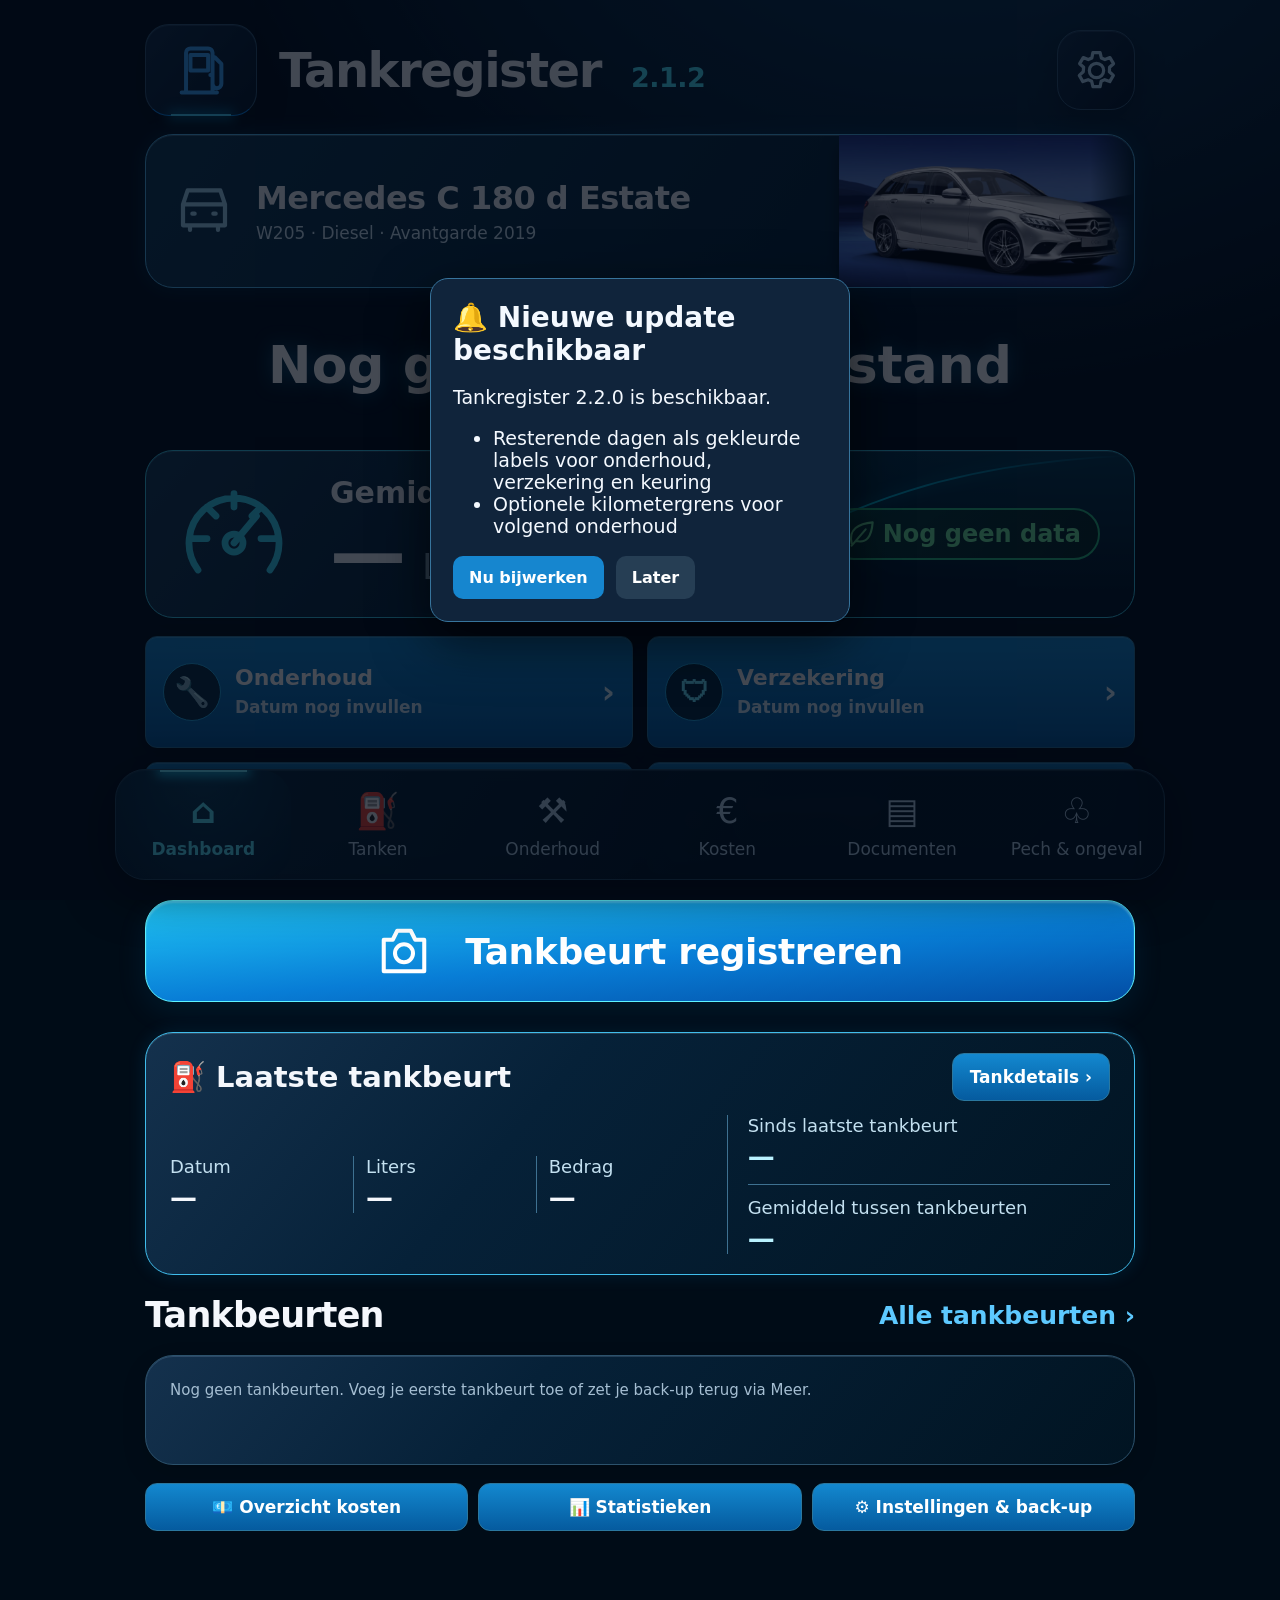
==== commit 88c2147f: "Add files via upload" ====
--- a/index.html
+++ b/index.html
@@ -1,5 +1,5 @@
 <!DOCTYPE html>
-<html lang="nl"><head><meta charset="utf-8"/><meta content="width=device-width,initial-scale=1,viewport-fit=cover" name="viewport"/><meta content="#081321" name="theme-color"/><title>Tankregister · 2.1.2</title><link href="icon-192.png" rel="apple-touch-icon"/><meta content="yes" name="apple-mobile-web-app-capable"/><link href="manifest.webmanifest" rel="manifest"/><link href="icon-192.png" rel="icon" type="image/png"/><link rel="stylesheet" href="v12.css"></head><body><svg class="icon-definitions" aria-hidden="true"><defs><symbol id="i-fuel" viewBox="0 0 24 24"><path d="M5 21V4a2 2 0 0 1 2-2h8a2 2 0 0 1 2 2v17M3 22h16M7 5h8v7H7zM18 6l3 3v9a2 2 0 0 1-4 0v-4h-1"/></symbol><symbol id="i-gear" viewBox="0 0 24 24"><path d="m10 2-.6 3-2 .9-2.8-1.1-2 3.4 2.2 2-.2 2.5-2.2 2 2 3.5 2.9-1.1 2 .9.7 3h4l.6-3 2-.9 2.8 1.1 2-3.5-2.2-2 .1-2.5 2.2-2-2-3.4-2.8 1.1-2-.9L14 2z"/><circle cx="12" cy="12" r="4"/></symbol><symbol id="i-car" viewBox="0 0 24 24"><path d="m3 10 2-6h14l2 6M3 10h18v9H3zM6 19v2m12-2v2M7 14h1m8 0h1M5 10h14"/></symbol><symbol id="i-gauge" viewBox="0 0 24 24"><path d="M4 20a10 10 0 1 1 16 0M3 13h3m12 0h3M6 6l2 2m8 0 2-2M12 3v3m0 8 5-6"/><circle cx="12" cy="14" r="2"/></symbol><symbol id="i-wallet" viewBox="0 0 24 24"><path d="M20 8V5a2 2 0 0 0-2-2L4 7v13h17V8H4m17 4h-6v5h6"/><circle cx="17" cy="14.5" r=".5"/></symbol><symbol id="i-calendar" viewBox="0 0 24 24"><rect x="3" y="5" width="18" height="17" rx="2"/><path d="M7 2v6m10-6v6M3 11h18m-10 4h2m-1-1v2"/></symbol><symbol id="i-road" viewBox="0 0 24 24"><path d="M7 3 2 22m15-19 5 19M12 3v4m0 4v4m0 4v3"/></symbol><symbol id="i-camera" viewBox="0 0 24 24"><path d="M3 7h4l2-4h6l2 4h4v14H3z"/><circle cx="12" cy="13" r="4"/></symbol><symbol id="i-home" viewBox="0 0 24 24"><path d="m2 11 10-9 10 9h-3v11h-5v-7h-4v7H5V11z"/></symbol><symbol id="i-chart" viewBox="0 0 24 24"><path d="M2 22h21M5 20v-7m6 7V7m6 13V2"/></symbol><symbol id="i-more" viewBox="0 0 24 24"><circle cx="4" cy="12" r="1"/><circle cx="12" cy="12" r="1"/><circle cx="20" cy="12" r="1"/></symbol><symbol id="i-chevron" viewBox="0 0 24 24"><path d="m9 4 8 8-8 8"/></symbol><symbol id="i-leaf" viewBox="0 0 24 24"><path d="M4 20C1 8 10 3 22 2c-1 12-5 18-14 16m-4 4L16 8"/></symbol></defs></svg><header class="app-header"><span class="brand-icon"><svg class="ico " viewBox="0 0 24 24" aria-hidden="true"><use href="#i-fuel"></use></svg></span><h1>Tankregister <small>2.1.2</small></h1><button class="settings-button" type="button" data-screen="backup-section" aria-label="Instellingen en back-up"><svg class="ico " viewBox="0 0 24 24" aria-hidden="true"><use href="#i-gear"></use></svg></button></header><main><section id="home" class="screen home-screen"><button class="vehicle-card glass" type="button" data-screen="vehicles"><span class="vehicle-symbol"><svg class="ico " viewBox="0 0 24 24" aria-hidden="true"><use href="#i-car"></use></svg></span><span class="vehicle-name"><strong>Mercedes C 180 d Estate</strong><small>W205 · Diesel · Avantgarde 2019</small></span><span class="vehicle-chevron">⌄</span><img class="vehicle-image" src="vehicle.png" alt="Mercedes C180d Estate"></button><div class="v21-mileage"><span>Huidige kilometerstand</span><strong id="dashCurrentKm">—</strong><small>Bijgewerkt bij laatste tankbeurt</small></div><article class="consumption-card glass"><svg class="ico gauge" viewBox="0 0 24 24" aria-hidden="true"><use href="#i-gauge"></use></svg><div class="consumption-copy"><h2>Gemiddeld verbruik</h2><div class="consumption-value"><strong id="dashUsage">—</strong><span>L/100 km</span></div></div><span id="usageBadge" class="efficiency"><svg class="ico " viewBox="0 0 24 24" aria-hidden="true"><use href="#i-leaf"></use></svg><span id="usageBadgeText">Indicatief</span></span><svg class="glow-wave" viewBox="0 0 1000 180" preserveAspectRatio="none" aria-hidden="true"><defs><linearGradient id="waveStroke"><stop stop-color="#00caff" stop-opacity="0"/><stop offset=".55" stop-color="#00e6ff"/><stop offset="1" stop-color="#00caff" stop-opacity="0"/></linearGradient></defs><path d="M270 175C620 230 595 20 1000 5" fill="none" stroke="url(#waveStroke)" stroke-width="2"/></svg></article><div class="dashboard-grid status-grid"><button type="button" class="status-tile glass" data-screen="maintenance"><span class="status-icon">🔧</span><span><strong>Onderhoud</strong><small id="dashMaintenance">Nog geen datum</small></span><span class="arrow">›</span></button><button type="button" class="status-tile glass" data-screen="documents"><span class="status-icon">🛡</span><span><strong>Verzekering</strong><small id="dashInsurance">Datum nog invullen</small></span><span class="arrow">›</span></button><button type="button" class="status-tile glass" data-screen="documents"><span class="status-icon">▤</span><span><strong>Keuring</strong><small id="dashInspection">Datum nog invullen</small></span><span class="arrow">›</span></button><button type="button" class="status-tile glass" data-screen="documents"><span class="status-icon">▣</span><span><strong>Documenten</strong><small>Facturen, bijlagen en bewijzen</small></span><span class="arrow">›</span></button></div><button id="startScan" class="scan-cta" type="button" data-screen="new-entry"><svg class="ico " viewBox="0 0 24 24" aria-hidden="true"><use href="#i-camera"></use></svg><span>Tankbeurt registreren</span></button><article class="v211-refuel glass" aria-label="Laatste tankbeurt en tankintervallen"><div class="v211-refuel-title"><h2>⛽ Laatste tankbeurt</h2><button type="button" id="v211Details" aria-label="Bekijk tankdetails">Tankdetails ›</button></div><div class="v211-refuel-grid"><div class="v211-fuel-values"><div><span>Datum</span><strong id="v211Date">—</strong></div><div><span>Liters</span><strong id="v211Liters">—</strong></div><div><span>Bedrag</span><strong id="v211Amount">—</strong></div></div><div class="v211-fuel-intervals"><div><span>Sinds laatste tankbeurt</span><strong id="v211Since">—</strong></div><div><span>Gemiddeld tussen tankbeurten</span><strong id="v211Average">—</strong></div></div></div></article><div class="recent-heading"><h2>Tankbeurten</h2><button class="text-button" data-screen="history">Alle tankbeurten ›</button></div><div id="recentEntries" class="recent-list glass"></div><div class="dashboard-secondary"><button type="button" data-screen="expenses">💶 Overzicht kosten</button><button type="button" data-screen="monthly">📊 Statistieken</button><button type="button" data-screen="backup-section">⚙ Instellingen & back-up</button></div></section><div hidden aria-hidden="true"><div class="grid top-stats"><div class="stat"><b id="total">€ 0,00</b><span>Totale tankkosten</span></div><div class="stat"><b id="liters">0,0 l</b><span>Diesel getankt</span></div><div class="stat"><b id="avg">—</b><span>Gem. prijs per liter</span></div><div class="stat"><b id="usage">—</b><span>Verbruik (l/100 km)*</span></div></div><section class="panel v10-insights" id="insights"><div class="section-title"><span>✦</span><h2>Jouw inzichten</h2></div><div class="insight-grid"><article><small>💶 Kosten per 100 km</small><strong id="cost100">—</strong><span>Op basis van gemeten tankbeurten</span></article><article><small>⛽ Volgende tankbeurt</small><strong id="nextFill">—</strong><span id="nextFillNote">Schatting op basis van je ritten</span></article><article><small>🏪 Vaakst gebruikt</small><strong id="topStation">—</strong><span>Tankstation uit je historiek</span></article><article><small>🚘 Laatste kilometerstand</small><strong id="lastKm">—</strong><span>Automatisch voorgesteld bij invoer</span></article></div></section></div><section class="panel screen" id="new-entry" hidden><h2>Nieuwe tankbeurt</h2><form id="form"><div class="cols"><div><label for="date">Datum</label><input id="date" required="" type="date"/></div><div class="hour-field"><label for="time">Tankuur</label><input id="time" type="time"/></div><div><label for="km">Kilometerstand</label><input id="km" min="0" placeholder="bijv. 125600" step="1" type="number"/></div></div><div class="cols"><div><label for="amount">Aantal liters</label><input id="amount" inputmode="decimal" min="0.001" placeholder="bijv. 42,5" required="" step="0.001" type="number"/></div><div><label for="price">Prijs per liter (€)</label><input id="price" inputmode="decimal" min="0.001" placeholder="bijv. 1,75" step="0.001" type="number"/></div></div><div class="cols"><div><label for="cost">Totaal betaald (€)</label><input id="cost" inputmode="decimal" min="0.01" placeholder="bijv. 74,38" required="" step="0.01" type="number"/></div><div><label for="station">Tankstation</label><input id="station" list="knownStations" placeholder="bijv. Q8 Zandhoven" type="text"/><datalist id="knownStations"></datalist></div></div><label>Foto van de pomp (optioneel)</label><label for="photoType">Wat fotografeer je?</label><select id="photoType"><option value="pump">⛽ Brandstofpomp</option><option value="receipt">🧾 Tankticket</option></select><div class="photo-actions"><button class="camera-btn" id="takePhoto" type="button">📷 Foto nemen</button><button class="gallery-btn" id="choosePhoto" type="button">🖼️ Foto kiezen</button></div><input accept="image/*" aria-label="Camera foto" capture="environment" class="hidden-file" id="photo" type="file"/><input accept="image/*" aria-label="Bestaande foto" class="hidden-file" id="galleryPhoto" type="file"/><img alt="Foto van deze tankbeurt" id="photoPreview"/><button class="danger" id="removePhoto" style="margin:8px 0;display:none" type="button">🗑️ Gekoppelde foto verwijderen</button><div class="hint" id="photoMessage" role="status">Foto’s blijven lokaal op je telefoon. Bewaar geregeld een back-up van je foto’s.</div><p class="hint">De foto blijft lokaal op je toestel en wordt verkleind. Je kunt de cijfers altijd zelf invullen of aanpassen.</p><div class="actions"><button id="save" type="submit">Tankbeurt bewaren</button><button class="secondary" id="clear" type="button">Leegmaken</button></div><div id="status" role="status"></div></form></section><section class="panel screen" id="history" hidden><h2>Tankbeurten <span id="count"></span></h2><p class="hint">Tik op Wijzig om gegevens of de foto aan te passen. Tik op Wis om een volledige tankbeurt te verwijderen.</p><div class="empty" id="entries">Nog geen tankbeurten.</div></section><section class="panel screen" id="monthly" hidden><div id="yearly"></div><h2>Statistieken</h2><div class="cols"><label>Periode<select id="periodMode"><option value="month">Maand</option><option value="year">Jaar</option><option value="all">Alles</option></select></label><label id="monthControl">Maand<input id="periodMonth" type="month"></label><label id="yearControl" hidden>Jaar<select id="periodYear"></select></label></div><p id="periodTitle" class="hint"></p><div id="premiumStats" class="metric-grid"></div><div id="comparison"></div><h3>Ontwikkeling</h3><label>Grafiek<select id="chartMetric"><option value="cost">Kosten (€)</option><option value="liters">Liters</option><option value="km">Kilometers</option><option value="usage">Verbruik (l/100 km)</option></select></label><div id="premiumChart"></div><details><summary>Berekening en volledigheid</summary><p class="hint" id="coverage"></p></details><h3>Periodeoverzicht</h3><div class="table-scroll"><table><thead><tr><th>Periode</th><th>Km</th><th>Liters</th><th>Kosten</th><th>l/100 km*</th></tr></thead><tbody id="periodRows"></tbody></table></div></section><section class="panel screen" id="backup-section" hidden><h2>Export en back-up</h2><p class="hint">Versie 2.0.0 · eerste update</p><p class="hint">Download een echt Excelbestand (.xlsx) met tankbeurten, maand- en jaartotalen. Bewaar daarnaast geregeld een JSON-back-up, want browsergegevens kunnen verdwijnen als je browserdata wist.</p><div class="actions"><button id="excel" type="button">Excel downloaden</button><button class="secondary" id="backup" type="button">JSON-back-up</button><button id="fullBackup" type="button">Volledige ZIP-back-up</button></div><label>Volledige ZIP-back-up herstellen<input type="file" id="fullRestore" accept=".zip,application/zip"></label><label for="restore">Back-up terugzetten (JSON)</label><input accept=".json,application/json" id="restore" type="file"/><p class="hint">Een teruggezette back-up vervangt het huidige register, na bevestiging.</p></section><section id="extras" class="panel screen" hidden><h2>Mijn autokosten & documenten</h2><p class="hint">Onderhoud, vaste kosten en documenten blijven op dit toestel. Maak regelmatig een volledige ZIP-back-up.</p><div class="actions"><button type="button" data-screen="maintenance">🔧 Onderhoud</button><button type="button" data-screen="expenses">💶 Kosten</button><button type="button" data-screen="documents">📄 Documenten</button><button type="button" data-screen="assistance">🛟 Pech & ongeval</button><button type="button" data-screen="backup-section">💾 Back-up</button></div><h3>Volgende onderhoudsbeurt</h3><p id="nextMaintenance">Nog geen onderhoudsdatum ingevoerd.</p><h3>Kostenbewust</h3><p id="expenseOverview">Vul kosten in voor een overzicht.</p><p class="hint">Kosten per kilometer worden pas als volledig weergegeven als aankoop, afschrijving en alle relevante kosten zijn meegenomen.</p></section><section id="maintenance" class="panel screen" hidden><h2>Onderhoud</h2><form id="maintenanceForm"><label>Onderhoudsdatum<input id="maintenanceDate" type="date" required></label><label>Kilometerstand<input id="maintenanceKm" type="number" min="0"></label><label>Garage<input id="maintenanceGarage" type="text"></label><label>Beschrijving werkzaamheden / onderdelen<input id="maintenanceNotes" type="text" placeholder="bv. batterij vervangen; banden controleren" required></label><label>Bedrag incl. btw (€)<input id="maintenanceCost" type="number" min="0" step="0.01" required></label><label>Factuur (PDF, optioneel)<input id="maintenanceFile" type="file" accept="application/pdf,.pdf"></label><button id="extractInvoice" type="button">📄 PDF uitlezen naar velden</button><p class="hint" id="pdfStatus">Selecteer een PDF en klik op uitlezen. Controleer alle voorgestelde waarden vóór opslaan. Voor gescande PDF’s zonder tekst is handmatige invoer nodig.</p><button type="submit">Onderhoud bewaren</button></form><p class="hint">PDF wordt bewaard en kan worden geopend. Bij tekst-PDF’s proberen we datum, kilometerstand, garage, werkzaamheden en totaalbedrag voor te stellen. Controleer de waarden; een aanbeveling is geen uitgevoerde vervanging.</p><label>Zoeken in werkzaamheden<input id="maintenanceSearch" type="search" placeholder="bv. batterij, remmen, banden"></label><div id="maintenanceList"></div></section><section id="expenses" class="panel screen" hidden><h2>Andere autokosten</h2><form id="expenseForm"><label>Datum<input id="expenseDate" type="date" required></label><label>Categorie<select id="expenseCategory"><option value="Verzekering">Verzekering</option><option value="Verkeersbelasting">Verkeersbelasting</option><option value="Banden">Banden</option><option value="Keuring">Keuring</option><option value="Overig">Overig</option></select></label><label>Omschrijving<input id="expenseNotes" type="text"></label><label>Bedrag (€)<input id="expenseCost" type="number" min="0.01" step="0.01" required></label><button type="submit">Kost bewaren</button></form><div id="expenseList"></div></section><section id="documents" class="panel screen" hidden><h2>Documentenarchief</h2><form id="documentForm"><label>Naam document<input id="documentName" required placeholder="bv. Verzekeringsbewijs"></label><label>Type document<select id="documentType"><option value="Verzekering">Verzekering</option><option value="Keuring">Keuring</option><option value="Inschrijving">Inschrijvingsbewijs</option><option value="Andere">Andere</option></select></label><label>Geldig tot (optioneel)<input id="documentExpiry" type="date"></label><label>Bestand (PDF of afbeelding)<input id="documentFile" type="file" accept="application/pdf,image/*,.pdf" required></label><button type="submit">Document bewaren</button></form><div id="documentList"></div></section><section id="assistance" class="panel screen" hidden><h2>Pech & ongeval</h2><label>Bijstand / pechverhelping<input id="helpRoad" type="tel" placeholder="Telefoonnummer"><a class="v21-call" id="call-helpRoad" href="#" hidden aria-label="Bel opgeslagen nummer">📞 Bellen</a></label><label>Verzekeraar / makelaar<input id="helpInsurance" type="tel" placeholder="Telefoonnummer"><a class="v21-call" id="call-helpInsurance" href="#" hidden aria-label="Bel opgeslagen nummer">📞 Bellen</a></label><label>Garage<input id="helpGarage" type="tel" placeholder="Telefoonnummer"><a class="v21-call" id="call-helpGarage" href="#" hidden aria-label="Bel opgeslagen nummer">📞 Bellen</a></label><label>Opmerkingen<input id="helpNotes" type="text" placeholder="Polisnummer, instructies ..."></label><button id="saveAssistance" type="button">Contactgegevens bewaren</button><p class="hint">Bij nood: bel de hulpdiensten via 112.</p></section><section id="vehicles" class="panel screen" hidden><h2>Voertuig</h2><div class="vehicle-detail"><button class="vehicle-card glass" type="button" data-screen="vehicles"><span class="vehicle-symbol"><svg class="ico " viewBox="0 0 24 24" aria-hidden="true"><use href="#i-car"></use></svg></span><span class="vehicle-name"><strong>Mercedes C 180 d Estate</strong><small>W205 · Diesel · Avantgarde 2019</small></span><span class="vehicle-chevron">⌄</span><img class="vehicle-image" src="vehicle.png" alt="Mercedes C180d Estate"></button></div><dl><div><dt>Model</dt><dd>Mercedes C180d</dd></div><div><dt>Uitvoering</dt><dd>Estate · Diesel</dd></div><div><dt>Laatste kilometerstand</dt><dd id="vehicleKm">—</dd></div></dl><p class="hint">Dit register bevat de tankbeurten van deze auto.</p></section><footer hidden>* Verbruik en kosten per 100 km zijn betrouwbaar wanneer je telkens voltankt en je kilometerstand correct invoert. Voorspellingen zijn schattingen. Je gegevens en foto’s blijven lokaal in je browser; maak regelmatig een JSON-back-up. Fotoherkenning van tankpompen is uitgeschakeld.</footer></main><script src="core.js"></script><script src="stats.js"></script><script>
+<html lang="nl"><head><meta charset="utf-8"/><meta content="width=device-width,initial-scale=1,viewport-fit=cover" name="viewport"/><meta content="#081321" name="theme-color"/><title>Tankregister · 2.1.2</title><link href="icon-192.png" rel="apple-touch-icon"/><meta content="yes" name="apple-mobile-web-app-capable"/><link href="manifest.webmanifest" rel="manifest"/><link href="icon-192.png" rel="icon" type="image/png"/><link rel="stylesheet" href="v12.css"></head><body><svg class="icon-definitions" aria-hidden="true"><defs><symbol id="i-fuel" viewBox="0 0 24 24"><path d="M5 21V4a2 2 0 0 1 2-2h8a2 2 0 0 1 2 2v17M3 22h16M7 5h8v7H7zM18 6l3 3v9a2 2 0 0 1-4 0v-4h-1"/></symbol><symbol id="i-gear" viewBox="0 0 24 24"><path d="m10 2-.6 3-2 .9-2.8-1.1-2 3.4 2.2 2-.2 2.5-2.2 2 2 3.5 2.9-1.1 2 .9.7 3h4l.6-3 2-.9 2.8 1.1 2-3.5-2.2-2 .1-2.5 2.2-2-2-3.4-2.8 1.1-2-.9L14 2z"/><circle cx="12" cy="12" r="4"/></symbol><symbol id="i-car" viewBox="0 0 24 24"><path d="m3 10 2-6h14l2 6M3 10h18v9H3zM6 19v2m12-2v2M7 14h1m8 0h1M5 10h14"/></symbol><symbol id="i-gauge" viewBox="0 0 24 24"><path d="M4 20a10 10 0 1 1 16 0M3 13h3m12 0h3M6 6l2 2m8 0 2-2M12 3v3m0 8 5-6"/><circle cx="12" cy="14" r="2"/></symbol><symbol id="i-wallet" viewBox="0 0 24 24"><path d="M20 8V5a2 2 0 0 0-2-2L4 7v13h17V8H4m17 4h-6v5h6"/><circle cx="17" cy="14.5" r=".5"/></symbol><symbol id="i-calendar" viewBox="0 0 24 24"><rect x="3" y="5" width="18" height="17" rx="2"/><path d="M7 2v6m10-6v6M3 11h18m-10 4h2m-1-1v2"/></symbol><symbol id="i-road" viewBox="0 0 24 24"><path d="M7 3 2 22m15-19 5 19M12 3v4m0 4v4m0 4v3"/></symbol><symbol id="i-camera" viewBox="0 0 24 24"><path d="M3 7h4l2-4h6l2 4h4v14H3z"/><circle cx="12" cy="13" r="4"/></symbol><symbol id="i-home" viewBox="0 0 24 24"><path d="m2 11 10-9 10 9h-3v11h-5v-7h-4v7H5V11z"/></symbol><symbol id="i-chart" viewBox="0 0 24 24"><path d="M2 22h21M5 20v-7m6 7V7m6 13V2"/></symbol><symbol id="i-more" viewBox="0 0 24 24"><circle cx="4" cy="12" r="1"/><circle cx="12" cy="12" r="1"/><circle cx="20" cy="12" r="1"/></symbol><symbol id="i-chevron" viewBox="0 0 24 24"><path d="m9 4 8 8-8 8"/></symbol><symbol id="i-leaf" viewBox="0 0 24 24"><path d="M4 20C1 8 10 3 22 2c-1 12-5 18-14 16m-4 4L16 8"/></symbol></defs></svg><header class="app-header"><span class="brand-icon"><svg class="ico " viewBox="0 0 24 24" aria-hidden="true"><use href="#i-fuel"></use></svg></span><h1>Tankregister <small>2.1.2</small></h1><button class="settings-button" type="button" data-screen="backup-section" aria-label="Instellingen en back-up"><svg class="ico " viewBox="0 0 24 24" aria-hidden="true"><use href="#i-gear"></use></svg></button></header><main><section id="home" class="screen home-screen"><button class="vehicle-card glass" type="button" data-screen="vehicles"><span class="vehicle-symbol"><svg class="ico " viewBox="0 0 24 24" aria-hidden="true"><use href="#i-car"></use></svg></span><span class="vehicle-name"><strong>Mercedes C 180 d Estate</strong><small>W205 · Diesel · Avantgarde 2019</small></span><span class="vehicle-chevron">⌄</span><img class="vehicle-image" src="vehicle.png" alt="Mercedes C180d Estate"></button><div class="v21-mileage"><span>Huidige kilometerstand</span><strong id="dashCurrentKm">—</strong><small>Bijgewerkt bij laatste tankbeurt</small></div><article class="consumption-card glass"><svg class="ico gauge" viewBox="0 0 24 24" aria-hidden="true"><use href="#i-gauge"></use></svg><div class="consumption-copy"><h2>Gemiddeld verbruik</h2><div class="consumption-value"><strong id="dashUsage">—</strong><span>L/100 km</span></div></div><span id="usageBadge" class="efficiency"><svg class="ico " viewBox="0 0 24 24" aria-hidden="true"><use href="#i-leaf"></use></svg><span id="usageBadgeText">Indicatief</span></span><svg class="glow-wave" viewBox="0 0 1000 180" preserveAspectRatio="none" aria-hidden="true"><defs><linearGradient id="waveStroke"><stop stop-color="#00caff" stop-opacity="0"/><stop offset=".55" stop-color="#00e6ff"/><stop offset="1" stop-color="#00caff" stop-opacity="0"/></linearGradient></defs><path d="M270 175C620 230 595 20 1000 5" fill="none" stroke="url(#waveStroke)" stroke-width="2"/></svg></article><div class="dashboard-grid status-grid"><button type="button" class="status-tile glass" data-screen="maintenance"><span class="status-icon">🔧</span><span><strong>Onderhoud</strong><small id="dashMaintenance">Nog geen datum</small></span><span class="arrow">›</span></button><button type="button" class="status-tile glass" data-screen="documents"><span class="status-icon">🛡</span><span><strong>Verzekering</strong><small id="dashInsurance">Datum nog invullen</small></span><span class="arrow">›</span></button><button type="button" class="status-tile glass" data-screen="documents"><span class="status-icon">▤</span><span><strong>Keuring</strong><small id="dashInspection">Datum nog invullen</small></span><span class="arrow">›</span></button><button type="button" class="status-tile glass" data-screen="documents"><span class="status-icon">▣</span><span><strong>Documenten</strong><small>Facturen, bijlagen en bewijzen</small></span><span class="arrow">›</span></button></div><button id="startScan" class="scan-cta" type="button" data-screen="new-entry"><svg class="ico " viewBox="0 0 24 24" aria-hidden="true"><use href="#i-camera"></use></svg><span>Tankbeurt registreren</span></button><article class="v211-refuel glass" aria-label="Laatste tankbeurt en tankintervallen"><div class="v211-refuel-title"><h2>⛽ Laatste tankbeurt</h2><button type="button" id="v211Details" aria-label="Bekijk tankdetails">Tankdetails ›</button></div><div class="v211-refuel-grid"><div class="v211-fuel-values"><div><span>Datum</span><strong id="v211Date">—</strong></div><div><span>Liters</span><strong id="v211Liters">—</strong></div><div><span>Bedrag</span><strong id="v211Amount">—</strong></div></div><div class="v211-fuel-intervals"><div><span>Sinds laatste tankbeurt</span><strong id="v211Since">—</strong></div><div><span>Gemiddeld tussen tankbeurten</span><strong id="v211Average">—</strong></div></div></div></article><div class="recent-heading"><h2>Tankbeurten</h2><button class="text-button" data-screen="history">Alle tankbeurten ›</button></div><div id="recentEntries" class="recent-list glass"></div><div class="dashboard-secondary"><button type="button" data-screen="expenses">💶 Overzicht kosten</button><button type="button" data-screen="monthly">📊 Statistieken</button><button type="button" data-screen="backup-section">⚙ Instellingen & back-up</button></div></section><div hidden aria-hidden="true"><div class="grid top-stats"><div class="stat"><b id="total">€ 0,00</b><span>Totale tankkosten</span></div><div class="stat"><b id="liters">0,0 l</b><span>Diesel getankt</span></div><div class="stat"><b id="avg">—</b><span>Gem. prijs per liter</span></div><div class="stat"><b id="usage">—</b><span>Verbruik (l/100 km)*</span></div></div><section class="panel v10-insights" id="insights"><div class="section-title"><span>✦</span><h2>Jouw inzichten</h2></div><div class="insight-grid"><article><small>💶 Kosten per 100 km</small><strong id="cost100">—</strong><span>Op basis van gemeten tankbeurten</span></article><article><small>⛽ Volgende tankbeurt</small><strong id="nextFill">—</strong><span id="nextFillNote">Schatting op basis van je ritten</span></article><article><small>🏪 Vaakst gebruikt</small><strong id="topStation">—</strong><span>Tankstation uit je historiek</span></article><article><small>🚘 Laatste kilometerstand</small><strong id="lastKm">—</strong><span>Automatisch voorgesteld bij invoer</span></article></div></section></div><section class="panel screen" id="new-entry" hidden><h2>Nieuwe tankbeurt</h2><form id="form"><div class="cols"><div><label for="date">Datum</label><input id="date" required="" type="date"/></div><div class="hour-field"><label for="time">Tankuur</label><input id="time" type="time"/></div><div><label for="km">Kilometerstand</label><input id="km" min="0" placeholder="bijv. 125600" step="1" type="number"/></div></div><div class="cols"><div><label for="amount">Aantal liters</label><input id="amount" inputmode="decimal" min="0.001" placeholder="bijv. 42,5" required="" step="0.001" type="number"/></div><div><label for="price">Prijs per liter (€)</label><input id="price" inputmode="decimal" min="0.001" placeholder="bijv. 1,75" step="0.001" type="number"/></div></div><div class="cols"><div><label for="cost">Totaal betaald (€)</label><input id="cost" inputmode="decimal" min="0.01" placeholder="bijv. 74,38" required="" step="0.01" type="number"/></div><div><label for="station">Tankstation</label><input id="station" list="knownStations" placeholder="bijv. Q8 Zandhoven" type="text"/><datalist id="knownStations"></datalist></div></div><label>Foto van de pomp (optioneel)</label><label for="photoType">Wat fotografeer je?</label><select id="photoType"><option value="pump">⛽ Brandstofpomp</option><option value="receipt">🧾 Tankticket</option></select><div class="photo-actions"><button class="camera-btn" id="takePhoto" type="button">📷 Foto nemen</button><button class="gallery-btn" id="choosePhoto" type="button">🖼️ Foto kiezen</button></div><input accept="image/*" aria-label="Camera foto" capture="environment" class="hidden-file" id="photo" type="file"/><input accept="image/*" aria-label="Bestaande foto" class="hidden-file" id="galleryPhoto" type="file"/><img alt="Foto van deze tankbeurt" id="photoPreview"/><button class="danger" id="removePhoto" style="margin:8px 0;display:none" type="button">🗑️ Gekoppelde foto verwijderen</button><div class="hint" id="photoMessage" role="status">Foto’s blijven lokaal op je telefoon. Bewaar geregeld een back-up van je foto’s.</div><p class="hint">De foto blijft lokaal op je toestel en wordt verkleind. Je kunt de cijfers altijd zelf invullen of aanpassen.</p><div class="actions"><button id="save" type="submit">Tankbeurt bewaren</button><button class="secondary" id="clear" type="button">Leegmaken</button></div><div id="status" role="status"></div></form></section><section class="panel screen" id="history" hidden><h2>Tankbeurten <span id="count"></span></h2><p class="hint">Tik op Wijzig om gegevens of de foto aan te passen. Tik op Wis om een volledige tankbeurt te verwijderen.</p><div class="empty" id="entries">Nog geen tankbeurten.</div></section><section class="panel screen" id="monthly" hidden><div id="yearly"></div><h2>Statistieken</h2><div class="cols"><label>Periode<select id="periodMode"><option value="month">Maand</option><option value="year">Jaar</option><option value="all">Alles</option></select></label><label id="monthControl">Maand<input id="periodMonth" type="month"></label><label id="yearControl" hidden>Jaar<select id="periodYear"></select></label></div><p id="periodTitle" class="hint"></p><div id="premiumStats" class="metric-grid"></div><div id="comparison"></div><h3>Ontwikkeling</h3><label>Grafiek<select id="chartMetric"><option value="cost">Kosten (€)</option><option value="liters">Liters</option><option value="km">Kilometers</option><option value="usage">Verbruik (l/100 km)</option></select></label><div id="premiumChart"></div><details><summary>Berekening en volledigheid</summary><p class="hint" id="coverage"></p></details><h3>Periodeoverzicht</h3><div class="table-scroll"><table><thead><tr><th>Periode</th><th>Km</th><th>Liters</th><th>Kosten</th><th>l/100 km*</th></tr></thead><tbody id="periodRows"></tbody></table></div></section><section class="panel screen" id="backup-section" hidden><h2>Export en back-up</h2><p class="hint">Versie 2.0.0 · eerste update</p><p class="hint">Download een echt Excelbestand (.xlsx) met tankbeurten, maand- en jaartotalen. Bewaar daarnaast geregeld een JSON-back-up, want browsergegevens kunnen verdwijnen als je browserdata wist.</p><div class="actions"><button id="excel" type="button">Excel downloaden</button><button class="secondary" id="backup" type="button">JSON-back-up</button><button id="fullBackup" type="button">Volledige ZIP-back-up</button></div><label>Volledige ZIP-back-up herstellen<input type="file" id="fullRestore" accept=".zip,application/zip"></label><label for="restore">Back-up terugzetten (JSON)</label><input accept=".json,application/json" id="restore" type="file"/><p class="hint">Een teruggezette back-up vervangt het huidige register, na bevestiging.</p></section><section id="extras" class="panel screen" hidden><h2>Mijn autokosten & documenten</h2><p class="hint">Onderhoud, vaste kosten en documenten blijven op dit toestel. Maak regelmatig een volledige ZIP-back-up.</p><div class="actions"><button type="button" data-screen="maintenance">🔧 Onderhoud</button><button type="button" data-screen="expenses">💶 Kosten</button><button type="button" data-screen="documents">📄 Documenten</button><button type="button" data-screen="assistance">🛟 Pech & ongeval</button><button type="button" data-screen="backup-section">💾 Back-up</button></div><h3>Volgende onderhoudsbeurt</h3><p id="nextMaintenance">Nog geen onderhoudsdatum ingevoerd.</p><h3>Kostenbewust</h3><p id="expenseOverview">Vul kosten in voor een overzicht.</p><p class="hint">Kosten per kilometer worden pas als volledig weergegeven als aankoop, afschrijving en alle relevante kosten zijn meegenomen.</p></section><section id="maintenance" class="panel screen" hidden><h2>Onderhoud</h2><form id="maintenanceForm"><label>Onderhoudsdatum<input id="maintenanceDate" type="date" required></label><label>Kilometerstand<input id="maintenanceKm" type="number" min="0"></label><label>Volgend onderhoud bij (km, optioneel)<input id="maintenanceNextKm" min="0" type="number" placeholder="bv. 140000"/></label><label>Garage<input id="maintenanceGarage" type="text"></label><label>Beschrijving werkzaamheden / onderdelen<input id="maintenanceNotes" type="text" placeholder="bv. batterij vervangen; banden controleren" required></label><label>Bedrag incl. btw (€)<input id="maintenanceCost" type="number" min="0" step="0.01" required></label><label>Factuur (PDF, optioneel)<input id="maintenanceFile" type="file" accept="application/pdf,.pdf"></label><button id="extractInvoice" type="button">📄 PDF uitlezen naar velden</button><p class="hint" id="pdfStatus">Selecteer een PDF en klik op uitlezen. Controleer alle voorgestelde waarden vóór opslaan. Voor gescande PDF’s zonder tekst is handmatige invoer nodig.</p><button type="submit">Onderhoud bewaren</button></form><p class="hint">PDF wordt bewaard en kan worden geopend. Bij tekst-PDF’s proberen we datum, kilometerstand, garage, werkzaamheden en totaalbedrag voor te stellen. Controleer de waarden; een aanbeveling is geen uitgevoerde vervanging.</p><label>Zoeken in werkzaamheden<input id="maintenanceSearch" type="search" placeholder="bv. batterij, remmen, banden"></label><div id="maintenanceList"></div></section><section id="expenses" class="panel screen" hidden><h2>Andere autokosten</h2><form id="expenseForm"><label>Datum<input id="expenseDate" type="date" required></label><label>Categorie<select id="expenseCategory"><option value="Verzekering">Verzekering</option><option value="Verkeersbelasting">Verkeersbelasting</option><option value="Banden">Banden</option><option value="Keuring">Keuring</option><option value="Overig">Overig</option></select></label><label>Omschrijving<input id="expenseNotes" type="text"></label><label>Bedrag (€)<input id="expenseCost" type="number" min="0.01" step="0.01" required></label><button type="submit">Kost bewaren</button></form><div id="expenseList"></div></section><section id="documents" class="panel screen" hidden><h2>Documentenarchief</h2><form id="documentForm"><label>Naam document<input id="documentName" required placeholder="bv. Verzekeringsbewijs"></label><label>Type document<select id="documentType"><option value="Verzekering">Verzekering</option><option value="Keuring">Keuring</option><option value="Inschrijving">Inschrijvingsbewijs</option><option value="Andere">Andere</option></select></label><label>Geldig tot (optioneel)<input id="documentExpiry" type="date"></label><label>Bestand (PDF of afbeelding)<input id="documentFile" type="file" accept="application/pdf,image/*,.pdf" required></label><button type="submit">Document bewaren</button></form><div id="documentList"></div></section><section id="assistance" class="panel screen" hidden><h2>Pech & ongeval</h2><label>Bijstand / pechverhelping<input id="helpRoad" type="tel" placeholder="Telefoonnummer"><a class="v21-call" id="call-helpRoad" href="#" hidden aria-label="Bel opgeslagen nummer">📞 Bellen</a></label><label>Verzekeraar / makelaar<input id="helpInsurance" type="tel" placeholder="Telefoonnummer"><a class="v21-call" id="call-helpInsurance" href="#" hidden aria-label="Bel opgeslagen nummer">📞 Bellen</a></label><label>Garage<input id="helpGarage" type="tel" placeholder="Telefoonnummer"><a class="v21-call" id="call-helpGarage" href="#" hidden aria-label="Bel opgeslagen nummer">📞 Bellen</a></label><label>Opmerkingen<input id="helpNotes" type="text" placeholder="Polisnummer, instructies ..."></label><button id="saveAssistance" type="button">Contactgegevens bewaren</button><p class="hint">Bij nood: bel de hulpdiensten via 112.</p></section><section id="vehicles" class="panel screen" hidden><h2>Voertuig</h2><div class="vehicle-detail"><button class="vehicle-card glass" type="button" data-screen="vehicles"><span class="vehicle-symbol"><svg class="ico " viewBox="0 0 24 24" aria-hidden="true"><use href="#i-car"></use></svg></span><span class="vehicle-name"><strong>Mercedes C 180 d Estate</strong><small>W205 · Diesel · Avantgarde 2019</small></span><span class="vehicle-chevron">⌄</span><img class="vehicle-image" src="vehicle.png" alt="Mercedes C180d Estate"></button></div><dl><div><dt>Model</dt><dd>Mercedes C180d</dd></div><div><dt>Uitvoering</dt><dd>Estate · Diesel</dd></div><div><dt>Laatste kilometerstand</dt><dd id="vehicleKm">—</dd></div></dl><p class="hint">Dit register bevat de tankbeurten van deze auto.</p></section><footer hidden>* Verbruik en kosten per 100 km zijn betrouwbaar wanneer je telkens voltankt en je kilometerstand correct invoert. Voorspellingen zijn schattingen. Je gegevens en foto’s blijven lokaal in je browser; maak regelmatig een JSON-back-up. Fotoherkenning van tankpompen is uitgeschakeld.</footer></main><script src="core.js"></script><script src="stats.js"></script><script>
 (()=>{'use strict';const KEY='mercedes_tankregister_v1';const $=id=>document.getElementById(id);let storageBroken=false;let entries=[];let photoData='';let editId=null;const money=n=>new Intl.NumberFormat('nl-BE',{style:'currency',currency:'EUR'}).format(n||0),num=(n,d=1)=>new Intl.NumberFormat('nl-BE',{minimumFractionDigits:d,maximumFractionDigits:d}).format(n||0);const esc=s=>String(s??'').replace(/[&<>"']/g,c=>({'&':'&amp;','<':'&lt;','>':'&gt;','"':'&quot;',"'":'&#39;'}[c]));function load(){try{const v=JSON.parse(localStorage.getItem(KEY)||'[]');entries=Array.isArray(v)?v:[]}catch(e){storageBroken=true;entries=[];alert('Lokale gegevens konden niet worden gelezen. Ze worden niet overschreven. Zet een geldige JSON-back-up terug.')}}function persist(){if(storageBroken){alert('Opslag beschermd. Zet eerst een geldige back-up terug.');return false}try{localStorage.setItem(KEY,JSON.stringify(entries));return true}catch(e){alert('Opslag vol of geblokkeerd. Maak eerst een back-up en verwijder eventueel oude foto’s.');return false}}function calc(){const sorted=[...entries].sort((a,b)=>a.date.localeCompare(b.date));let fuel=0,dist=0;for(let i=1;i<sorted.length;i++){let a=sorted[i-1],b=sorted[i];if(Number.isFinite(a.km)&&Number.isFinite(b.km)&&b.km>a.km){dist+=b.km-a.km;fuel+=b.liters}}return dist>0?fuel/dist*100:null}function render(){const sorted=[...entries].sort((a,b)=>b.date.localeCompare(a.date));const l=entries.reduce((s,e)=>s+e.liters,0),c=entries.reduce((s,e)=>s+e.cost,0);$('total').textContent=money(c);$('liters').textContent=num(l)+' l';$('avg').textContent=l?money(c/l):'—';const u=calc();$('usage').textContent=u===null?'—':num(u,2);$('count').textContent='('+entries.length+')';$('entries').innerHTML=sorted.length?sorted.map(e=>`<div class="entry"><div><b>${esc(e.date.split('-').reverse().join('/'))}</b> · ${num(e.liters,2)} l<small>${esc(e.station||'Tankstation onbekend')}${Number.isFinite(e.km)?' · '+e.km+' km':''}</small>${e.photo?`<button class="secondary" data-view="${esc(e.id)}">📷 Foto</button>`:''}</div><div style="text-align:right"><strong>${money(e.cost)}</strong><small>${money(e.cost/e.liters)}/l</small><button class="secondary" data-edit="${esc(e.id)}">Wijzig</button> <button class="danger" data-del="${esc(e.id)}">Wis</button></div></div>`).join(''):'Nog geen tankbeurten.';window.tankEntries=entries;renderInsights();window.renderPremium(entries)} function updateRemovePhoto(){ $('removePhoto').style.display=photoData?'inline-block':'none' }$('removePhoto').onclick=()=>{if(!photoData)return;if(!confirm('Gekoppelde foto verwijderen? De tankgegevens blijven behouden zodra je bewaart.'))return;photoData='';window.dispatchEvent(new Event('tank-photo-reset'));$('photo').value='';$('photoPreview').removeAttribute('src');$('photoPreview').style.display='none';updateRemovePhoto();$('photoMessage').textContent='Foto verwijderd uit dit formulier. Tik op Wijzigingen bewaren om dit op te slaan.'};function reset(){editId=null;photoData='';$('form').reset();$('date').value=new Date().toLocaleDateString('sv-SE');$('time').value=new Date().toTimeString().slice(0,5);const last=[...entries].filter(e=>Number.isFinite(e.km)).sort((a,b)=>b.km-a.km)[0];$('km').value=last?last.km:'';$('photoPreview').style.display='none';$('photoPreview').removeAttribute('src');window.dispatchEvent(new Event('tank-photo-reset'));updateRemovePhoto();$('save').textContent='Tankbeurt bewaren';$('status').textContent=''}$('clear').onclick=reset;$('photo').onchange=async ev=>{const file=ev.target.files[0];if(!file)return;try{const img=new Image(),url=URL.createObjectURL(file);await new Promise((resolve,reject)=>{img.onload=resolve;img.onerror=reject;img.src=url});const canvas=document.createElement('canvas'),scale=Math.min(1,1100/Math.max(img.width,img.height));canvas.width=Math.round(img.width*scale);canvas.height=Math.round(img.height*scale);canvas.getContext('2d').drawImage(img,0,0,canvas.width,canvas.height);photoData=canvas.toDataURL('image/jpeg',.64);URL.revokeObjectURL(url);$('photoPreview').src=photoData;$('photoPreview').style.display='block';updateRemovePhoto()}catch(e){alert('Kon foto niet openen. Je kunt de tankbeurt wel zonder foto bewaren.')}};$('form').onsubmit=ev=>{ev.preventDefault();const liters=Number($('amount').value),cost=Number($('cost').value),price=$('price').value?Number($('price').value):cost/liters,km=$('km').value===''?null:Number($('km').value);if(!liters||!cost||liters<=0||cost<=0||!$('date').value){alert('Vul datum, liters en totaalbedrag correct in.');return}if(Math.abs(price*liters-cost)>.15&&!confirm('Prijs × liters wijkt af van het totaal. Toch bewaren?'))return;const old=entries.find(e=>e.id===editId);const entry={id:editId||String(Date.now())+Math.random().toString(36).slice(2),date:$('date').value,time:$('time').value,km,liters,cost,price,station:$('station').value.trim(),photo:photoData};const previous=[...entries];entries=entries.filter(e=>e.id!==editId);entries.push(entry);if(!persist()){entries=previous;return}reset();render();$('status').textContent='Tankbeurt bewaard.'};$('entries').onclick=ev=>{const t=ev.target.closest('button');if(!t)return;const id=t.dataset.del||t.dataset.edit||t.dataset.view;const e=entries.find(x=>x.id===id);if(!e)return;if(t.dataset.del){if(confirm('Deze tankbeurt definitief verwijderen?')){const previous=entries;entries=entries.filter(x=>x.id!==id);if(!persist()){entries=previous;return}render()}}else if(t.dataset.view){const w=window.open('','_blank');if(w){w.document.write('<title>Tankfoto</title><img style="max-width:100%;height:auto" src="'+e.photo+'">');w.document.close()}else alert('Je browser blokkeert het openen van de foto.')}else{editId=e.id;$('date').value=e.date;$('time').value=e.time||'';$('km').value=e.km??'';$('amount').value=e.liters;$('price').value=e.price;$('cost').value=e.cost;$('station').value=e.station||'';photoData=e.photo||'';$('photoPreview').style.display=photoData?'block':'none';if(photoData)$('photoPreview').src=photoData;updateRemovePhoto();$('save').textContent='Wijzigingen bewaren';window.TankUI?.show('new-entry');$('new-entry').scrollIntoView({behavior:'smooth'})}};function download(blob,name){const url=URL.createObjectURL(blob),a=document.createElement('a');a.href=url;a.download=name;document.body.appendChild(a);a.click();a.remove();setTimeout(()=>URL.revokeObjectURL(url),2000)}$('backup').onclick=()=>download(new Blob([JSON.stringify({format:'tankregister-v1',entries},null,2)],{type:'application/json'}),'tankregister-backup.json');$('restore').onchange=async ev=>{const f=ev.target.files[0];if(!f)return;try{const obj=JSON.parse(await f.text());if(obj.format!=='tankregister-v1'||!Array.isArray(obj.entries))throw Error('Ongeldig formaat');if(!confirm('Huidige tankbeurten vervangen door deze back-up?'))return;const old=entries;const restored=window.TankCore.validateBackup(obj.entries);const wasBroken=storageBroken;storageBroken=false;entries=restored;if(!persist()){storageBroken=wasBroken;entries=old;return}reset();render()}catch(e){alert('Ongeldige back-up: '+e.message)}ev.target.value=''};
 // Build minimal standards-compliant XLSX without external libraries or network.
 const enc=new TextEncoder();const xml=s=>String(s??'').replace(/[<>&"']/g,c=>({'<':'&lt;','>':'&gt;','&':'&amp;','"':'&quot;',"'":'&apos;'}[c]));function sheet(rows){let s='<?xml version="1.0" encoding="UTF-8" standalone="yes"?><worksheet xmlns="http://schemas.openxmlformats.org/spreadsheetml/2006/main"><sheetData>';rows.forEach((row,i)=>{s+='<row r="'+(i+1)+'">';row.forEach((v,j)=>{if(v===null||v===undefined)return;let col='',n=j+1;while(n){n--;col=String.fromCharCode(65+n%26)+col;n=Math.floor(n/26)}const cell=col+(i+1);s+=typeof v==='number'&&Number.isFinite(v)?`<c r="${cell}"><v>${v}</v></c>`:`<c r="${cell}" t="inlineStr"><is><t>${xml(v)}</t></is></c>`});s+='</row>'});return s+'</sheetData></worksheet>'}const crcTable=(()=>{let a=[];for(let i=0;i<256;i++){let c=i;for(let j=0;j<8;j++)c=(c&1)?0xedb88320^(c>>>1):c>>>1;a[i]=c>>>0}return a})();function crc32(bytes){let c=0xffffffff;for(let b of bytes)c=crcTable[(c^b)&255]^(c>>>8);return(c^0xffffffff)>>>0}function zip(files){let chunks=[],central=[],offset=0;const u16=(a,n)=>{a.push(n&255,n>>>8&255)},u32=(a,n)=>{u16(a,n);u16(a,n>>>16)};for(const [name,content]of files){let n=enc.encode(name),d=enc.encode(content),crc=crc32(d),h=[];u32(h,0x04034b50);u16(h,20);u16(h,0);u16(h,0);u16(h,0);u16(h,0);u32(h,crc);u32(h,d.length);u32(h,d.length);u16(h,n.length);u16(h,0);chunks.push(new Uint8Array(h),n,d);let c=[];u32(c,0x02014b50);u16(c,20);u16(c,20);u16(c,0);u16(c,0);u16(c,0);u16(c,0);u32(c,crc);u32(c,d.length);u32(c,d.length);u16(c,n.length);u16(c,0);u16(c,0);u16(c,0);u16(c,0);u32(c,0);u32(c,offset);central.push(new Uint8Array(c),n);offset+=h.length+n.length+d.length}let cs=central.reduce((n,c)=>n+c.length,0),end=[];u32(end,0x06054b50);u16(end,0);u16(end,0);u16(end,files.length);u16(end,files.length);u32(end,cs);u32(end,offset);u16(end,0);return new Blob([...chunks,...central,new Uint8Array(end)],{type:'application/vnd.openxmlformats-officedocument.spreadsheetml.sheet'})}function excel(){const sorted=[...entries].sort((a,b)=>a.date.localeCompare(b.date));const rows=[['Datum','Kilometerstand','Liters','Prijs per liter (EUR)','Totaal (EUR)','Tankstation'],...sorted.map(e=>[e.date,e.km,e.liters,e.price,e.cost,e.station||''])];const months={};sorted.forEach(e=>{let k=e.date.slice(0,7);months[k]??={liters:0,cost:0,count:0};months[k].liters+=e.liters;months[k].cost+=e.cost;months[k].count++});const monthly=[['Maand','Tankbeurten','Liters','Totaal (EUR)','Gem. prijs per liter (EUR)'],...Object.keys(months).sort().map(k=>[k,months[k].count,months[k].liters,months[k].cost,months[k].cost/months[k].liters])];const years={};sorted.forEach(e=>{let k=e.date.slice(0,4);years[k]??={liters:0,cost:0,count:0};years[k].liters+=e.liters;years[k].cost+=e.cost;years[k].count++});const yearly=[['Jaar','Tankbeurten','Liters','Totaal (EUR)','Gem. prijs per liter (EUR)'],...Object.keys(years).sort().map(k=>[k,years[k].count,years[k].liters,years[k].cost,years[k].cost/years[k].liters])];const files=[['[Content_Types].xml','<?xml version="1.0" encoding="UTF-8"?><Types xmlns="http://schemas.openxmlformats.org/package/2006/content-types"><Default Extension="rels" ContentType="application/vnd.openxmlformats-package.relationships+xml"/><Default Extension="xml" ContentType="application/xml"/><Override PartName="/xl/workbook.xml" ContentType="application/vnd.openxmlformats-officedocument.spreadsheetml.sheet.main+xml"/><Override PartName="/xl/worksheets/sheet1.xml" ContentType="application/vnd.openxmlformats-officedocument.spreadsheetml.worksheet+xml"/><Override PartName="/xl/worksheets/sheet2.xml" ContentType="application/vnd.openxmlformats-officedocument.spreadsheetml.worksheet+xml"/><Override PartName="/xl/worksheets/sheet3.xml" ContentType="application/vnd.openxmlformats-officedocument.spreadsheetml.worksheet+xml"/></Types>'],['_rels/.rels','<?xml version="1.0" encoding="UTF-8"?><Relationships xmlns="http://schemas.openxmlformats.org/package/2006/relationships"><Relationship Id="rId1" Type="http://schemas.openxmlformats.org/officeDocument/2006/relationships/officeDocument" Target="xl/workbook.xml"/></Relationships>'],['xl/workbook.xml','<?xml version="1.0" encoding="UTF-8"?><workbook xmlns="http://schemas.openxmlformats.org/spreadsheetml/2006/main" xmlns:r="http://schemas.openxmlformats.org/officeDocument/2006/relationships"><sheets><sheet name="Tankbeurten" sheetId="1" r:id="rId1"/><sheet name="Maandoverzicht" sheetId="2" r:id="rId2"/><sheet name="Jaaroverzicht" sheetId="3" r:id="rId3"/></sheets></workbook>'],['xl/_rels/workbook.xml.rels','<?xml version="1.0" encoding="UTF-8"?><Relationships xmlns="http://schemas.openxmlformats.org/package/2006/relationships"><Relationship Id="rId1" Type="http://schemas.openxmlformats.org/officeDocument/2006/relationships/worksheet" Target="worksheets/sheet1.xml"/><Relationship Id="rId2" Type="http://schemas.openxmlformats.org/officeDocument/2006/relationships/worksheet" Target="worksheets/sheet2.xml"/><Relationship Id="rId3" Type="http://schemas.openxmlformats.org/officeDocument/2006/relationships/worksheet" Target="worksheets/sheet3.xml"/></Relationships>'],['xl/worksheets/sheet1.xml',sheet(rows)],['xl/worksheets/sheet2.xml',sheet(monthly)],['xl/worksheets/sheet3.xml',sheet(yearly)]];download(zip(files),'tankregister.xlsx')}
--- a/v12.css
+++ b/v12.css
@@ -34,3 +34,10 @@
 .v211-refuel{margin:20px 0;padding:20px 24px;border-color:#40bdec;box-shadow:0 0 18px #009ef322,inset 0 1px #ffffff22}.v211-refuel-title{display:flex;justify-content:space-between;align-items:center;gap:12px;margin-bottom:14px}.v211-refuel-title h2{margin:0;font-size:clamp(20px,2.8vw,29px)}.v211-refuel-title button{font-size:clamp(14px,1.6vw,17px)!important;white-space:nowrap}.v211-refuel-grid{display:grid;grid-template-columns:1.4fr 1fr;gap:20px}.v211-fuel-values{display:grid;grid-template-columns:repeat(3,minmax(0,1fr));gap:12px;align-items:center}.v211-fuel-values>div{min-width:0}.v211-fuel-values>div+div{border-left:1px solid #3e7191;padding-left:12px}.v211-refuel span{display:block;color:#c3e0f0;font-size:clamp(14px,1.7vw,18px);margin-bottom:5px}.v211-refuel strong{display:block;font-size:clamp(18px,2.5vw,27px);font-variant-numeric:tabular-nums;overflow-wrap:anywhere}.v211-fuel-intervals{border-left:1px solid #3e7191;padding-left:20px;display:grid;gap:12px}.v211-fuel-intervals>div+div{border-top:1px solid #3e7191;padding-top:12px}.v211-fuel-intervals strong{color:#b9f2ff}.status-tile small{overflow-wrap:anywhere}@media(max-width:600px){.v211-refuel{padding:16px 12px}.v211-refuel-grid{grid-template-columns:1fr;gap:16px}.v211-fuel-intervals{border-left:0;border-top:1px solid #3e7191;padding:14px 0 0;grid-template-columns:1fr 1fr;gap:10px}.v211-fuel-intervals>div+div{border-top:0;border-left:1px solid #3e7191;padding:0 0 0 10px}.v211-fuel-values{gap:7px}.v211-fuel-values>div+div{padding-left:7px}.v211-refuel strong{font-size:clamp(16px,4vw,21px)}.v211-refuel span{font-size:13px}.v211-refuel-title h2{font-size:20px}}
 /* Statistieken: kostenanalyse */
 .cost-analysis{margin-top:28px;padding-top:18px;border-top:1px solid rgba(130,174,220,.25)}.ca-controls{display:grid;grid-template-columns:1fr 1fr;gap:12px}.ca-controls label{min-width:0}.ca-controls select{width:100%;min-width:0}.ca-select{margin:16px 0}.ca-select #ca-filters{display:flex;flex-wrap:wrap;gap:8px 16px;margin-top:10px}.ca-select label{display:flex;align-items:center;gap:7px;font-size:14px}.ca-select input{width:18px;height:18px;accent-color:#50a9ff}.ca-metrics{display:grid;grid-template-columns:repeat(3,minmax(0,1fr));gap:9px}.ca-metrics article{background:#192e49;border:1px solid #304968;border-radius:12px;padding:12px;min-width:0}.ca-metrics small{display:block;font-size:12px;color:#a9c3df}.ca-metrics strong{display:block;font-size:clamp(15px,3vw,23px);margin-top:5px;overflow-wrap:anywhere}.cost-analysis h4{margin:20px 0 10px}.ca-line{display:grid;grid-template-columns:75px minmax(0,1fr) 105px;gap:8px;align-items:center;margin:8px 0;font-size:13px}.ca-line b{text-align:right;font-size:12px}.ca-track{height:12px;background:#233b58;border-radius:9px;overflow:hidden}.ca-fill{height:100%;background:linear-gradient(90deg,#277bc4,#64b8ff);border-radius:9px}.ca-record{display:flex;justify-content:space-between;align-items:center;gap:12px;border-bottom:1px solid #30455f;padding:11px 0;font-size:14px}.ca-record span{min-width:0}.ca-record small{display:block;color:#a8c1dd;overflow-wrap:anywhere}.ca-record b{white-space:nowrap}@media(max-width:410px){.ca-metrics{grid-template-columns:1fr 1fr}.ca-line{grid-template-columns:55px minmax(0,1fr) 88px;gap:5px}.ca-line b{font-size:11px}}
+
+/* Tankregister 2.2.0: uitsluitend onderhoudskilometers en resterende-dagenlabels */
+.tr-days-badge{display:inline-block;padding:3px 9px;border-radius:999px;font-size:12px;font-weight:750;white-space:nowrap;margin-top:5px;border:1px solid transparent}
+.tr-days-green{color:#b5f8cf;background:rgba(21,132,76,.28);border-color:rgba(65,209,128,.38)}
+.tr-days-orange{color:#ffe1a5;background:rgba(176,103,8,.28);border-color:rgba(255,175,60,.42)}
+.tr-days-red{color:#ffc1c1;background:rgba(174,36,48,.3);border-color:rgba(255,100,112,.45)}
+.tr-km-remaining{display:block;font-size:12px;margin-top:5px;color:#c5ddf7}
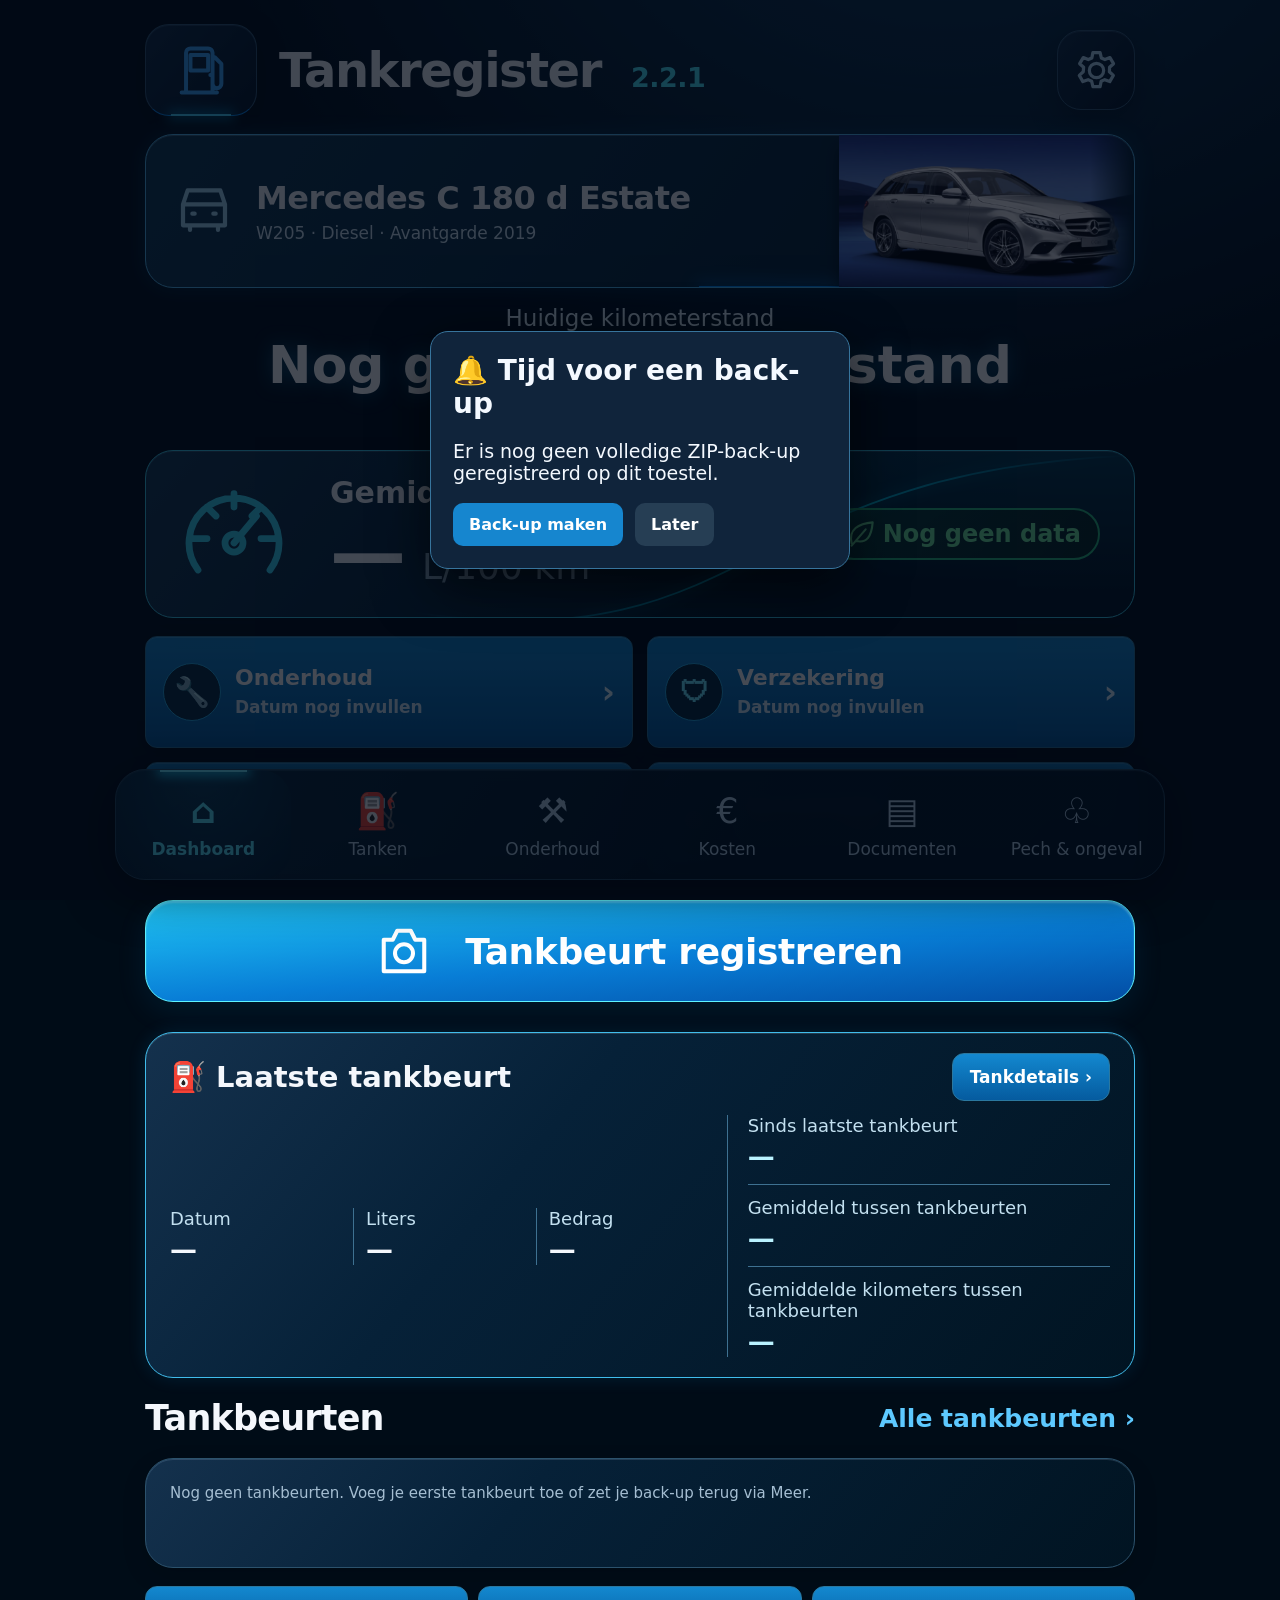
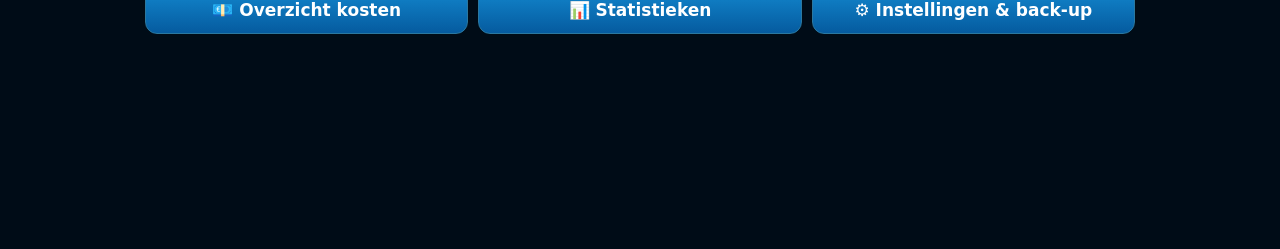
==== commit bfeae446: "Add files via upload" ====
--- a/index.html
+++ b/index.html
@@ -1,5 +1,5 @@
 <!DOCTYPE html>
-<html lang="nl"><head><meta charset="utf-8"/><meta content="width=device-width,initial-scale=1,viewport-fit=cover" name="viewport"/><meta content="#081321" name="theme-color"/><title>Tankregister · 2.1.2</title><link href="icon-192.png" rel="apple-touch-icon"/><meta content="yes" name="apple-mobile-web-app-capable"/><link href="manifest.webmanifest" rel="manifest"/><link href="icon-192.png" rel="icon" type="image/png"/><link rel="stylesheet" href="v12.css"></head><body><svg class="icon-definitions" aria-hidden="true"><defs><symbol id="i-fuel" viewBox="0 0 24 24"><path d="M5 21V4a2 2 0 0 1 2-2h8a2 2 0 0 1 2 2v17M3 22h16M7 5h8v7H7zM18 6l3 3v9a2 2 0 0 1-4 0v-4h-1"/></symbol><symbol id="i-gear" viewBox="0 0 24 24"><path d="m10 2-.6 3-2 .9-2.8-1.1-2 3.4 2.2 2-.2 2.5-2.2 2 2 3.5 2.9-1.1 2 .9.7 3h4l.6-3 2-.9 2.8 1.1 2-3.5-2.2-2 .1-2.5 2.2-2-2-3.4-2.8 1.1-2-.9L14 2z"/><circle cx="12" cy="12" r="4"/></symbol><symbol id="i-car" viewBox="0 0 24 24"><path d="m3 10 2-6h14l2 6M3 10h18v9H3zM6 19v2m12-2v2M7 14h1m8 0h1M5 10h14"/></symbol><symbol id="i-gauge" viewBox="0 0 24 24"><path d="M4 20a10 10 0 1 1 16 0M3 13h3m12 0h3M6 6l2 2m8 0 2-2M12 3v3m0 8 5-6"/><circle cx="12" cy="14" r="2"/></symbol><symbol id="i-wallet" viewBox="0 0 24 24"><path d="M20 8V5a2 2 0 0 0-2-2L4 7v13h17V8H4m17 4h-6v5h6"/><circle cx="17" cy="14.5" r=".5"/></symbol><symbol id="i-calendar" viewBox="0 0 24 24"><rect x="3" y="5" width="18" height="17" rx="2"/><path d="M7 2v6m10-6v6M3 11h18m-10 4h2m-1-1v2"/></symbol><symbol id="i-road" viewBox="0 0 24 24"><path d="M7 3 2 22m15-19 5 19M12 3v4m0 4v4m0 4v3"/></symbol><symbol id="i-camera" viewBox="0 0 24 24"><path d="M3 7h4l2-4h6l2 4h4v14H3z"/><circle cx="12" cy="13" r="4"/></symbol><symbol id="i-home" viewBox="0 0 24 24"><path d="m2 11 10-9 10 9h-3v11h-5v-7h-4v7H5V11z"/></symbol><symbol id="i-chart" viewBox="0 0 24 24"><path d="M2 22h21M5 20v-7m6 7V7m6 13V2"/></symbol><symbol id="i-more" viewBox="0 0 24 24"><circle cx="4" cy="12" r="1"/><circle cx="12" cy="12" r="1"/><circle cx="20" cy="12" r="1"/></symbol><symbol id="i-chevron" viewBox="0 0 24 24"><path d="m9 4 8 8-8 8"/></symbol><symbol id="i-leaf" viewBox="0 0 24 24"><path d="M4 20C1 8 10 3 22 2c-1 12-5 18-14 16m-4 4L16 8"/></symbol></defs></svg><header class="app-header"><span class="brand-icon"><svg class="ico " viewBox="0 0 24 24" aria-hidden="true"><use href="#i-fuel"></use></svg></span><h1>Tankregister <small>2.1.2</small></h1><button class="settings-button" type="button" data-screen="backup-section" aria-label="Instellingen en back-up"><svg class="ico " viewBox="0 0 24 24" aria-hidden="true"><use href="#i-gear"></use></svg></button></header><main><section id="home" class="screen home-screen"><button class="vehicle-card glass" type="button" data-screen="vehicles"><span class="vehicle-symbol"><svg class="ico " viewBox="0 0 24 24" aria-hidden="true"><use href="#i-car"></use></svg></span><span class="vehicle-name"><strong>Mercedes C 180 d Estate</strong><small>W205 · Diesel · Avantgarde 2019</small></span><span class="vehicle-chevron">⌄</span><img class="vehicle-image" src="vehicle.png" alt="Mercedes C180d Estate"></button><div class="v21-mileage"><span>Huidige kilometerstand</span><strong id="dashCurrentKm">—</strong><small>Bijgewerkt bij laatste tankbeurt</small></div><article class="consumption-card glass"><svg class="ico gauge" viewBox="0 0 24 24" aria-hidden="true"><use href="#i-gauge"></use></svg><div class="consumption-copy"><h2>Gemiddeld verbruik</h2><div class="consumption-value"><strong id="dashUsage">—</strong><span>L/100 km</span></div></div><span id="usageBadge" class="efficiency"><svg class="ico " viewBox="0 0 24 24" aria-hidden="true"><use href="#i-leaf"></use></svg><span id="usageBadgeText">Indicatief</span></span><svg class="glow-wave" viewBox="0 0 1000 180" preserveAspectRatio="none" aria-hidden="true"><defs><linearGradient id="waveStroke"><stop stop-color="#00caff" stop-opacity="0"/><stop offset=".55" stop-color="#00e6ff"/><stop offset="1" stop-color="#00caff" stop-opacity="0"/></linearGradient></defs><path d="M270 175C620 230 595 20 1000 5" fill="none" stroke="url(#waveStroke)" stroke-width="2"/></svg></article><div class="dashboard-grid status-grid"><button type="button" class="status-tile glass" data-screen="maintenance"><span class="status-icon">🔧</span><span><strong>Onderhoud</strong><small id="dashMaintenance">Nog geen datum</small></span><span class="arrow">›</span></button><button type="button" class="status-tile glass" data-screen="documents"><span class="status-icon">🛡</span><span><strong>Verzekering</strong><small id="dashInsurance">Datum nog invullen</small></span><span class="arrow">›</span></button><button type="button" class="status-tile glass" data-screen="documents"><span class="status-icon">▤</span><span><strong>Keuring</strong><small id="dashInspection">Datum nog invullen</small></span><span class="arrow">›</span></button><button type="button" class="status-tile glass" data-screen="documents"><span class="status-icon">▣</span><span><strong>Documenten</strong><small>Facturen, bijlagen en bewijzen</small></span><span class="arrow">›</span></button></div><button id="startScan" class="scan-cta" type="button" data-screen="new-entry"><svg class="ico " viewBox="0 0 24 24" aria-hidden="true"><use href="#i-camera"></use></svg><span>Tankbeurt registreren</span></button><article class="v211-refuel glass" aria-label="Laatste tankbeurt en tankintervallen"><div class="v211-refuel-title"><h2>⛽ Laatste tankbeurt</h2><button type="button" id="v211Details" aria-label="Bekijk tankdetails">Tankdetails ›</button></div><div class="v211-refuel-grid"><div class="v211-fuel-values"><div><span>Datum</span><strong id="v211Date">—</strong></div><div><span>Liters</span><strong id="v211Liters">—</strong></div><div><span>Bedrag</span><strong id="v211Amount">—</strong></div></div><div class="v211-fuel-intervals"><div><span>Sinds laatste tankbeurt</span><strong id="v211Since">—</strong></div><div><span>Gemiddeld tussen tankbeurten</span><strong id="v211Average">—</strong></div></div></div></article><div class="recent-heading"><h2>Tankbeurten</h2><button class="text-button" data-screen="history">Alle tankbeurten ›</button></div><div id="recentEntries" class="recent-list glass"></div><div class="dashboard-secondary"><button type="button" data-screen="expenses">💶 Overzicht kosten</button><button type="button" data-screen="monthly">📊 Statistieken</button><button type="button" data-screen="backup-section">⚙ Instellingen & back-up</button></div></section><div hidden aria-hidden="true"><div class="grid top-stats"><div class="stat"><b id="total">€ 0,00</b><span>Totale tankkosten</span></div><div class="stat"><b id="liters">0,0 l</b><span>Diesel getankt</span></div><div class="stat"><b id="avg">—</b><span>Gem. prijs per liter</span></div><div class="stat"><b id="usage">—</b><span>Verbruik (l/100 km)*</span></div></div><section class="panel v10-insights" id="insights"><div class="section-title"><span>✦</span><h2>Jouw inzichten</h2></div><div class="insight-grid"><article><small>💶 Kosten per 100 km</small><strong id="cost100">—</strong><span>Op basis van gemeten tankbeurten</span></article><article><small>⛽ Volgende tankbeurt</small><strong id="nextFill">—</strong><span id="nextFillNote">Schatting op basis van je ritten</span></article><article><small>🏪 Vaakst gebruikt</small><strong id="topStation">—</strong><span>Tankstation uit je historiek</span></article><article><small>🚘 Laatste kilometerstand</small><strong id="lastKm">—</strong><span>Automatisch voorgesteld bij invoer</span></article></div></section></div><section class="panel screen" id="new-entry" hidden><h2>Nieuwe tankbeurt</h2><form id="form"><div class="cols"><div><label for="date">Datum</label><input id="date" required="" type="date"/></div><div class="hour-field"><label for="time">Tankuur</label><input id="time" type="time"/></div><div><label for="km">Kilometerstand</label><input id="km" min="0" placeholder="bijv. 125600" step="1" type="number"/></div></div><div class="cols"><div><label for="amount">Aantal liters</label><input id="amount" inputmode="decimal" min="0.001" placeholder="bijv. 42,5" required="" step="0.001" type="number"/></div><div><label for="price">Prijs per liter (€)</label><input id="price" inputmode="decimal" min="0.001" placeholder="bijv. 1,75" step="0.001" type="number"/></div></div><div class="cols"><div><label for="cost">Totaal betaald (€)</label><input id="cost" inputmode="decimal" min="0.01" placeholder="bijv. 74,38" required="" step="0.01" type="number"/></div><div><label for="station">Tankstation</label><input id="station" list="knownStations" placeholder="bijv. Q8 Zandhoven" type="text"/><datalist id="knownStations"></datalist></div></div><label>Foto van de pomp (optioneel)</label><label for="photoType">Wat fotografeer je?</label><select id="photoType"><option value="pump">⛽ Brandstofpomp</option><option value="receipt">🧾 Tankticket</option></select><div class="photo-actions"><button class="camera-btn" id="takePhoto" type="button">📷 Foto nemen</button><button class="gallery-btn" id="choosePhoto" type="button">🖼️ Foto kiezen</button></div><input accept="image/*" aria-label="Camera foto" capture="environment" class="hidden-file" id="photo" type="file"/><input accept="image/*" aria-label="Bestaande foto" class="hidden-file" id="galleryPhoto" type="file"/><img alt="Foto van deze tankbeurt" id="photoPreview"/><button class="danger" id="removePhoto" style="margin:8px 0;display:none" type="button">🗑️ Gekoppelde foto verwijderen</button><div class="hint" id="photoMessage" role="status">Foto’s blijven lokaal op je telefoon. Bewaar geregeld een back-up van je foto’s.</div><p class="hint">De foto blijft lokaal op je toestel en wordt verkleind. Je kunt de cijfers altijd zelf invullen of aanpassen.</p><div class="actions"><button id="save" type="submit">Tankbeurt bewaren</button><button class="secondary" id="clear" type="button">Leegmaken</button></div><div id="status" role="status"></div></form></section><section class="panel screen" id="history" hidden><h2>Tankbeurten <span id="count"></span></h2><p class="hint">Tik op Wijzig om gegevens of de foto aan te passen. Tik op Wis om een volledige tankbeurt te verwijderen.</p><div class="empty" id="entries">Nog geen tankbeurten.</div></section><section class="panel screen" id="monthly" hidden><div id="yearly"></div><h2>Statistieken</h2><div class="cols"><label>Periode<select id="periodMode"><option value="month">Maand</option><option value="year">Jaar</option><option value="all">Alles</option></select></label><label id="monthControl">Maand<input id="periodMonth" type="month"></label><label id="yearControl" hidden>Jaar<select id="periodYear"></select></label></div><p id="periodTitle" class="hint"></p><div id="premiumStats" class="metric-grid"></div><div id="comparison"></div><h3>Ontwikkeling</h3><label>Grafiek<select id="chartMetric"><option value="cost">Kosten (€)</option><option value="liters">Liters</option><option value="km">Kilometers</option><option value="usage">Verbruik (l/100 km)</option></select></label><div id="premiumChart"></div><details><summary>Berekening en volledigheid</summary><p class="hint" id="coverage"></p></details><h3>Periodeoverzicht</h3><div class="table-scroll"><table><thead><tr><th>Periode</th><th>Km</th><th>Liters</th><th>Kosten</th><th>l/100 km*</th></tr></thead><tbody id="periodRows"></tbody></table></div></section><section class="panel screen" id="backup-section" hidden><h2>Export en back-up</h2><p class="hint">Versie 2.0.0 · eerste update</p><p class="hint">Download een echt Excelbestand (.xlsx) met tankbeurten, maand- en jaartotalen. Bewaar daarnaast geregeld een JSON-back-up, want browsergegevens kunnen verdwijnen als je browserdata wist.</p><div class="actions"><button id="excel" type="button">Excel downloaden</button><button class="secondary" id="backup" type="button">JSON-back-up</button><button id="fullBackup" type="button">Volledige ZIP-back-up</button></div><label>Volledige ZIP-back-up herstellen<input type="file" id="fullRestore" accept=".zip,application/zip"></label><label for="restore">Back-up terugzetten (JSON)</label><input accept=".json,application/json" id="restore" type="file"/><p class="hint">Een teruggezette back-up vervangt het huidige register, na bevestiging.</p></section><section id="extras" class="panel screen" hidden><h2>Mijn autokosten & documenten</h2><p class="hint">Onderhoud, vaste kosten en documenten blijven op dit toestel. Maak regelmatig een volledige ZIP-back-up.</p><div class="actions"><button type="button" data-screen="maintenance">🔧 Onderhoud</button><button type="button" data-screen="expenses">💶 Kosten</button><button type="button" data-screen="documents">📄 Documenten</button><button type="button" data-screen="assistance">🛟 Pech & ongeval</button><button type="button" data-screen="backup-section">💾 Back-up</button></div><h3>Volgende onderhoudsbeurt</h3><p id="nextMaintenance">Nog geen onderhoudsdatum ingevoerd.</p><h3>Kostenbewust</h3><p id="expenseOverview">Vul kosten in voor een overzicht.</p><p class="hint">Kosten per kilometer worden pas als volledig weergegeven als aankoop, afschrijving en alle relevante kosten zijn meegenomen.</p></section><section id="maintenance" class="panel screen" hidden><h2>Onderhoud</h2><form id="maintenanceForm"><label>Onderhoudsdatum<input id="maintenanceDate" type="date" required></label><label>Kilometerstand<input id="maintenanceKm" type="number" min="0"></label><label>Volgend onderhoud bij (km, optioneel)<input id="maintenanceNextKm" min="0" type="number" placeholder="bv. 140000"/></label><label>Garage<input id="maintenanceGarage" type="text"></label><label>Beschrijving werkzaamheden / onderdelen<input id="maintenanceNotes" type="text" placeholder="bv. batterij vervangen; banden controleren" required></label><label>Bedrag incl. btw (€)<input id="maintenanceCost" type="number" min="0" step="0.01" required></label><label>Factuur (PDF, optioneel)<input id="maintenanceFile" type="file" accept="application/pdf,.pdf"></label><button id="extractInvoice" type="button">📄 PDF uitlezen naar velden</button><p class="hint" id="pdfStatus">Selecteer een PDF en klik op uitlezen. Controleer alle voorgestelde waarden vóór opslaan. Voor gescande PDF’s zonder tekst is handmatige invoer nodig.</p><button type="submit">Onderhoud bewaren</button></form><p class="hint">PDF wordt bewaard en kan worden geopend. Bij tekst-PDF’s proberen we datum, kilometerstand, garage, werkzaamheden en totaalbedrag voor te stellen. Controleer de waarden; een aanbeveling is geen uitgevoerde vervanging.</p><label>Zoeken in werkzaamheden<input id="maintenanceSearch" type="search" placeholder="bv. batterij, remmen, banden"></label><div id="maintenanceList"></div></section><section id="expenses" class="panel screen" hidden><h2>Andere autokosten</h2><form id="expenseForm"><label>Datum<input id="expenseDate" type="date" required></label><label>Categorie<select id="expenseCategory"><option value="Verzekering">Verzekering</option><option value="Verkeersbelasting">Verkeersbelasting</option><option value="Banden">Banden</option><option value="Keuring">Keuring</option><option value="Overig">Overig</option></select></label><label>Omschrijving<input id="expenseNotes" type="text"></label><label>Bedrag (€)<input id="expenseCost" type="number" min="0.01" step="0.01" required></label><button type="submit">Kost bewaren</button></form><div id="expenseList"></div></section><section id="documents" class="panel screen" hidden><h2>Documentenarchief</h2><form id="documentForm"><label>Naam document<input id="documentName" required placeholder="bv. Verzekeringsbewijs"></label><label>Type document<select id="documentType"><option value="Verzekering">Verzekering</option><option value="Keuring">Keuring</option><option value="Inschrijving">Inschrijvingsbewijs</option><option value="Andere">Andere</option></select></label><label>Geldig tot (optioneel)<input id="documentExpiry" type="date"></label><label>Bestand (PDF of afbeelding)<input id="documentFile" type="file" accept="application/pdf,image/*,.pdf" required></label><button type="submit">Document bewaren</button></form><div id="documentList"></div></section><section id="assistance" class="panel screen" hidden><h2>Pech & ongeval</h2><label>Bijstand / pechverhelping<input id="helpRoad" type="tel" placeholder="Telefoonnummer"><a class="v21-call" id="call-helpRoad" href="#" hidden aria-label="Bel opgeslagen nummer">📞 Bellen</a></label><label>Verzekeraar / makelaar<input id="helpInsurance" type="tel" placeholder="Telefoonnummer"><a class="v21-call" id="call-helpInsurance" href="#" hidden aria-label="Bel opgeslagen nummer">📞 Bellen</a></label><label>Garage<input id="helpGarage" type="tel" placeholder="Telefoonnummer"><a class="v21-call" id="call-helpGarage" href="#" hidden aria-label="Bel opgeslagen nummer">📞 Bellen</a></label><label>Opmerkingen<input id="helpNotes" type="text" placeholder="Polisnummer, instructies ..."></label><button id="saveAssistance" type="button">Contactgegevens bewaren</button><p class="hint">Bij nood: bel de hulpdiensten via 112.</p></section><section id="vehicles" class="panel screen" hidden><h2>Voertuig</h2><div class="vehicle-detail"><button class="vehicle-card glass" type="button" data-screen="vehicles"><span class="vehicle-symbol"><svg class="ico " viewBox="0 0 24 24" aria-hidden="true"><use href="#i-car"></use></svg></span><span class="vehicle-name"><strong>Mercedes C 180 d Estate</strong><small>W205 · Diesel · Avantgarde 2019</small></span><span class="vehicle-chevron">⌄</span><img class="vehicle-image" src="vehicle.png" alt="Mercedes C180d Estate"></button></div><dl><div><dt>Model</dt><dd>Mercedes C180d</dd></div><div><dt>Uitvoering</dt><dd>Estate · Diesel</dd></div><div><dt>Laatste kilometerstand</dt><dd id="vehicleKm">—</dd></div></dl><p class="hint">Dit register bevat de tankbeurten van deze auto.</p></section><footer hidden>* Verbruik en kosten per 100 km zijn betrouwbaar wanneer je telkens voltankt en je kilometerstand correct invoert. Voorspellingen zijn schattingen. Je gegevens en foto’s blijven lokaal in je browser; maak regelmatig een JSON-back-up. Fotoherkenning van tankpompen is uitgeschakeld.</footer></main><script src="core.js"></script><script src="stats.js"></script><script>
+<html lang="nl"><head><meta charset="utf-8"/><meta content="width=device-width,initial-scale=1,viewport-fit=cover" name="viewport"/><meta content="#081321" name="theme-color"/><title>Tankregister · 2.2.1</title><link href="icon-192.png" rel="apple-touch-icon"/><meta content="yes" name="apple-mobile-web-app-capable"/><link href="manifest.webmanifest" rel="manifest"/><link href="icon-192.png" rel="icon" type="image/png"/><link rel="stylesheet" href="v12.css"></head><body><svg class="icon-definitions" aria-hidden="true"><defs><symbol id="i-fuel" viewBox="0 0 24 24"><path d="M5 21V4a2 2 0 0 1 2-2h8a2 2 0 0 1 2 2v17M3 22h16M7 5h8v7H7zM18 6l3 3v9a2 2 0 0 1-4 0v-4h-1"/></symbol><symbol id="i-gear" viewBox="0 0 24 24"><path d="m10 2-.6 3-2 .9-2.8-1.1-2 3.4 2.2 2-.2 2.5-2.2 2 2 3.5 2.9-1.1 2 .9.7 3h4l.6-3 2-.9 2.8 1.1 2-3.5-2.2-2 .1-2.5 2.2-2-2-3.4-2.8 1.1-2-.9L14 2z"/><circle cx="12" cy="12" r="4"/></symbol><symbol id="i-car" viewBox="0 0 24 24"><path d="m3 10 2-6h14l2 6M3 10h18v9H3zM6 19v2m12-2v2M7 14h1m8 0h1M5 10h14"/></symbol><symbol id="i-gauge" viewBox="0 0 24 24"><path d="M4 20a10 10 0 1 1 16 0M3 13h3m12 0h3M6 6l2 2m8 0 2-2M12 3v3m0 8 5-6"/><circle cx="12" cy="14" r="2"/></symbol><symbol id="i-wallet" viewBox="0 0 24 24"><path d="M20 8V5a2 2 0 0 0-2-2L4 7v13h17V8H4m17 4h-6v5h6"/><circle cx="17" cy="14.5" r=".5"/></symbol><symbol id="i-calendar" viewBox="0 0 24 24"><rect x="3" y="5" width="18" height="17" rx="2"/><path d="M7 2v6m10-6v6M3 11h18m-10 4h2m-1-1v2"/></symbol><symbol id="i-road" viewBox="0 0 24 24"><path d="M7 3 2 22m15-19 5 19M12 3v4m0 4v4m0 4v3"/></symbol><symbol id="i-camera" viewBox="0 0 24 24"><path d="M3 7h4l2-4h6l2 4h4v14H3z"/><circle cx="12" cy="13" r="4"/></symbol><symbol id="i-home" viewBox="0 0 24 24"><path d="m2 11 10-9 10 9h-3v11h-5v-7h-4v7H5V11z"/></symbol><symbol id="i-chart" viewBox="0 0 24 24"><path d="M2 22h21M5 20v-7m6 7V7m6 13V2"/></symbol><symbol id="i-more" viewBox="0 0 24 24"><circle cx="4" cy="12" r="1"/><circle cx="12" cy="12" r="1"/><circle cx="20" cy="12" r="1"/></symbol><symbol id="i-chevron" viewBox="0 0 24 24"><path d="m9 4 8 8-8 8"/></symbol><symbol id="i-leaf" viewBox="0 0 24 24"><path d="M4 20C1 8 10 3 22 2c-1 12-5 18-14 16m-4 4L16 8"/></symbol></defs></svg><header class="app-header"><span class="brand-icon"><svg class="ico " viewBox="0 0 24 24" aria-hidden="true"><use href="#i-fuel"></use></svg></span><h1>Tankregister <small>2.2.1</small></h1><button class="settings-button" type="button" data-screen="backup-section" aria-label="Instellingen en back-up"><svg class="ico " viewBox="0 0 24 24" aria-hidden="true"><use href="#i-gear"></use></svg></button></header><main><section id="home" class="screen home-screen"><button class="vehicle-card glass" type="button" data-screen="vehicles"><span class="vehicle-symbol"><svg class="ico " viewBox="0 0 24 24" aria-hidden="true"><use href="#i-car"></use></svg></span><span class="vehicle-name"><strong>Mercedes C 180 d Estate</strong><small>W205 · Diesel · Avantgarde 2019</small></span><span class="vehicle-chevron">⌄</span><img class="vehicle-image" src="vehicle.png" alt="Mercedes C180d Estate"></button><div class="v21-mileage"><span>Huidige kilometerstand</span><strong id="dashCurrentKm">—</strong><small>Bijgewerkt bij laatste tankbeurt</small></div><article class="consumption-card glass"><svg class="ico gauge" viewBox="0 0 24 24" aria-hidden="true"><use href="#i-gauge"></use></svg><div class="consumption-copy"><h2>Gemiddeld verbruik</h2><div class="consumption-value"><strong id="dashUsage">—</strong><span>L/100 km</span></div></div><span id="usageBadge" class="efficiency"><svg class="ico " viewBox="0 0 24 24" aria-hidden="true"><use href="#i-leaf"></use></svg><span id="usageBadgeText">Indicatief</span></span><svg class="glow-wave" viewBox="0 0 1000 180" preserveAspectRatio="none" aria-hidden="true"><defs><linearGradient id="waveStroke"><stop stop-color="#00caff" stop-opacity="0"/><stop offset=".55" stop-color="#00e6ff"/><stop offset="1" stop-color="#00caff" stop-opacity="0"/></linearGradient></defs><path d="M270 175C620 230 595 20 1000 5" fill="none" stroke="url(#waveStroke)" stroke-width="2"/></svg></article><div class="dashboard-grid status-grid"><button type="button" class="status-tile glass" data-screen="maintenance"><span class="status-icon">🔧</span><span><strong>Onderhoud</strong><small id="dashMaintenance">Nog geen datum</small></span><span class="arrow">›</span></button><button type="button" class="status-tile glass" data-screen="documents"><span class="status-icon">🛡</span><span><strong>Verzekering</strong><small id="dashInsurance">Datum nog invullen</small></span><span class="arrow">›</span></button><button type="button" class="status-tile glass" data-screen="documents"><span class="status-icon">▤</span><span><strong>Keuring</strong><small id="dashInspection">Datum nog invullen</small></span><span class="arrow">›</span></button><button type="button" class="status-tile glass" data-screen="documents"><span class="status-icon">▣</span><span><strong>Documenten</strong><small>Facturen, bijlagen en bewijzen</small></span><span class="arrow">›</span></button></div><button id="startScan" class="scan-cta" type="button" data-screen="new-entry"><svg class="ico " viewBox="0 0 24 24" aria-hidden="true"><use href="#i-camera"></use></svg><span>Tankbeurt registreren</span></button><article class="v211-refuel glass" aria-label="Laatste tankbeurt en tankintervallen"><div class="v211-refuel-title"><h2>⛽ Laatste tankbeurt</h2><button type="button" id="v211Details" aria-label="Bekijk tankdetails">Tankdetails ›</button></div><div class="v211-refuel-grid"><div class="v211-fuel-values"><div><span>Datum</span><strong id="v211Date">—</strong></div><div><span>Liters</span><strong id="v211Liters">—</strong></div><div><span>Bedrag</span><strong id="v211Amount">—</strong></div></div><div class="v211-fuel-intervals"><div><span>Sinds laatste tankbeurt</span><strong id="v211Since">—</strong></div><div><span>Gemiddeld tussen tankbeurten</span><strong id="v211Average">—</strong></div><div><span>Gemiddelde kilometers tussen tankbeurten</span><strong id="v221AverageKm">—</strong></div></div></div></article><div class="recent-heading"><h2>Tankbeurten</h2><button class="text-button" data-screen="history">Alle tankbeurten ›</button></div><div id="recentEntries" class="recent-list glass"></div><div class="dashboard-secondary"><button type="button" data-screen="expenses">💶 Overzicht kosten</button><button type="button" data-screen="monthly">📊 Statistieken</button><button type="button" data-screen="backup-section">⚙ Instellingen & back-up</button></div></section><div hidden aria-hidden="true"><div class="grid top-stats"><div class="stat"><b id="total">€ 0,00</b><span>Totale tankkosten</span></div><div class="stat"><b id="liters">0,0 l</b><span>Diesel getankt</span></div><div class="stat"><b id="avg">—</b><span>Gem. prijs per liter</span></div><div class="stat"><b id="usage">—</b><span>Verbruik (l/100 km)*</span></div></div><section class="panel v10-insights" id="insights"><div class="section-title"><span>✦</span><h2>Jouw inzichten</h2></div><div class="insight-grid"><article><small>💶 Kosten per 100 km</small><strong id="cost100">—</strong><span>Op basis van gemeten tankbeurten</span></article><article><small>⛽ Volgende tankbeurt</small><strong id="nextFill">—</strong><span id="nextFillNote">Schatting op basis van je ritten</span></article><article><small>🏪 Vaakst gebruikt</small><strong id="topStation">—</strong><span>Tankstation uit je historiek</span></article><article><small>🚘 Laatste kilometerstand</small><strong id="lastKm">—</strong><span>Automatisch voorgesteld bij invoer</span></article></div></section></div><section class="panel screen" id="new-entry" hidden><h2>Nieuwe tankbeurt</h2><form id="form"><div class="cols"><div><label for="date">Datum</label><input id="date" required="" type="date"/></div><div class="hour-field"><label for="time">Tankuur</label><input id="time" type="time"/></div><div><label for="km">Kilometerstand</label><input id="km" min="0" placeholder="bijv. 125600" step="1" type="number"/></div></div><div class="cols"><div><label for="amount">Aantal liters</label><input id="amount" inputmode="decimal" min="0.001" placeholder="bijv. 42,5" required="" step="0.001" type="number"/></div><div><label for="price">Prijs per liter (€)</label><input id="price" inputmode="decimal" min="0.001" placeholder="bijv. 1,75" step="0.001" type="number"/></div></div><div class="cols"><div><label for="cost">Totaal betaald (€)</label><input id="cost" inputmode="decimal" min="0.01" placeholder="bijv. 74,38" required="" step="0.01" type="number"/></div><div><label for="station">Tankstation</label><input id="station" list="knownStations" placeholder="bijv. Q8 Zandhoven" type="text"/><datalist id="knownStations"></datalist></div></div><label>Foto van de pomp (optioneel)</label><label for="photoType">Wat fotografeer je?</label><select id="photoType"><option value="pump">⛽ Brandstofpomp</option><option value="receipt">🧾 Tankticket</option></select><div class="photo-actions"><button class="camera-btn" id="takePhoto" type="button">📷 Foto nemen</button><button class="gallery-btn" id="choosePhoto" type="button">🖼️ Foto kiezen</button></div><input accept="image/*" aria-label="Camera foto" capture="environment" class="hidden-file" id="photo" type="file"/><input accept="image/*" aria-label="Bestaande foto" class="hidden-file" id="galleryPhoto" type="file"/><img alt="Foto van deze tankbeurt" id="photoPreview"/><button class="danger" id="removePhoto" style="margin:8px 0;display:none" type="button">🗑️ Gekoppelde foto verwijderen</button><div class="hint" id="photoMessage" role="status">Foto’s blijven lokaal op je telefoon. Bewaar geregeld een back-up van je foto’s.</div><p class="hint">De foto blijft lokaal op je toestel en wordt verkleind. Je kunt de cijfers altijd zelf invullen of aanpassen.</p><div class="actions"><button id="save" type="submit">Tankbeurt bewaren</button><button class="secondary" id="clear" type="button">Leegmaken</button></div><div id="status" role="status"></div></form></section><section class="panel screen" id="history" hidden><h2>Tankbeurten <span id="count"></span></h2><p class="hint">Tik op Wijzig om gegevens of de foto aan te passen. Tik op Wis om een volledige tankbeurt te verwijderen.</p><div class="empty" id="entries">Nog geen tankbeurten.</div></section><section class="panel screen" id="monthly" hidden><div id="yearly"></div><h2>Statistieken</h2><div class="cols"><label>Periode<select id="periodMode"><option value="month">Maand</option><option value="year">Jaar</option><option value="all">Alles</option></select></label><label id="monthControl">Maand<input id="periodMonth" type="month"></label><label id="yearControl" hidden>Jaar<select id="periodYear"></select></label></div><p id="periodTitle" class="hint"></p><div id="premiumStats" class="metric-grid"></div><div id="comparison"></div><h3>Ontwikkeling</h3><label>Grafiek<select id="chartMetric"><option value="cost">Kosten (€)</option><option value="liters">Liters</option><option value="km">Kilometers</option><option value="usage">Verbruik (l/100 km)</option></select></label><div id="premiumChart"></div><details><summary>Berekening en volledigheid</summary><p class="hint" id="coverage"></p></details><h3>Periodeoverzicht</h3><div class="table-scroll"><table><thead><tr><th>Periode</th><th>Km</th><th>Liters</th><th>Kosten</th><th>l/100 km*</th></tr></thead><tbody id="periodRows"></tbody></table></div></section><section class="panel screen" id="backup-section" hidden><h2>Export en back-up</h2><p class="hint">Versie 2.0.0 · eerste update</p><p class="hint">Download een echt Excelbestand (.xlsx) met tankbeurten, maand- en jaartotalen. Bewaar daarnaast geregeld een JSON-back-up, want browsergegevens kunnen verdwijnen als je browserdata wist.</p><div class="actions"><button id="excel" type="button">Excel downloaden</button><button class="secondary" id="backup" type="button">JSON-back-up</button><button id="fullBackup" type="button">Volledige ZIP-back-up</button></div><label>Volledige ZIP-back-up herstellen<input type="file" id="fullRestore" accept=".zip,application/zip"></label><label for="restore">Back-up terugzetten (JSON)</label><input accept=".json,application/json" id="restore" type="file"/><p class="hint">Een teruggezette back-up vervangt het huidige register, na bevestiging.</p></section><section id="extras" class="panel screen" hidden><h2>Mijn autokosten & documenten</h2><p class="hint">Onderhoud, vaste kosten en documenten blijven op dit toestel. Maak regelmatig een volledige ZIP-back-up.</p><div class="actions"><button type="button" data-screen="maintenance">🔧 Onderhoud</button><button type="button" data-screen="expenses">💶 Kosten</button><button type="button" data-screen="documents">📄 Documenten</button><button type="button" data-screen="assistance">🛟 Pech & ongeval</button><button type="button" data-screen="backup-section">💾 Back-up</button></div><h3>Volgende onderhoudsbeurt</h3><p id="nextMaintenance">Nog geen onderhoudsdatum ingevoerd.</p><h3>Kostenbewust</h3><p id="expenseOverview">Vul kosten in voor een overzicht.</p><p class="hint">Kosten per kilometer worden pas als volledig weergegeven als aankoop, afschrijving en alle relevante kosten zijn meegenomen.</p></section><section id="maintenance" class="panel screen" hidden><h2>Onderhoud</h2><form id="maintenanceForm"><label>Onderhoudsdatum<input id="maintenanceDate" type="date" required></label><label>Kilometerstand<input id="maintenanceKm" type="number" min="0"></label><label>Volgend onderhoud bij (km, optioneel)<input id="maintenanceNextKm" min="0" type="number" placeholder="bv. 140000"/></label><label>Garage<input id="maintenanceGarage" type="text"></label><label>Beschrijving werkzaamheden / onderdelen<input id="maintenanceNotes" type="text" placeholder="bv. batterij vervangen; banden controleren" required></label><label>Bedrag incl. btw (€)<input id="maintenanceCost" type="number" min="0" step="0.01" required></label><label>Factuur (PDF, optioneel)<input id="maintenanceFile" type="file" accept="application/pdf,.pdf"></label><button id="extractInvoice" type="button">📄 PDF uitlezen naar velden</button><p class="hint" id="pdfStatus">Selecteer een PDF en klik op uitlezen. Controleer alle voorgestelde waarden vóór opslaan. Voor gescande PDF’s zonder tekst is handmatige invoer nodig.</p><button type="submit">Onderhoud bewaren</button></form><p class="hint">PDF wordt bewaard en kan worden geopend. Bij tekst-PDF’s proberen we datum, kilometerstand, garage, werkzaamheden en totaalbedrag voor te stellen. Controleer de waarden; een aanbeveling is geen uitgevoerde vervanging.</p><label>Zoeken in werkzaamheden<input id="maintenanceSearch" type="search" placeholder="bv. batterij, remmen, banden"></label><div id="maintenanceList"></div></section><section id="expenses" class="panel screen" hidden><h2>Andere autokosten</h2><form id="expenseForm"><label>Datum<input id="expenseDate" type="date" required></label><label>Categorie<select id="expenseCategory"><option value="Verzekering">Verzekering</option><option value="Verkeersbelasting">Verkeersbelasting</option><option value="Banden">Banden</option><option value="Keuring">Keuring</option><option value="Overig">Overig</option></select></label><label>Omschrijving<input id="expenseNotes" type="text"></label><label>Bedrag (€)<input id="expenseCost" type="number" min="0.01" step="0.01" required></label><button type="submit">Kost bewaren</button></form><div id="expenseList"></div></section><section id="documents" class="panel screen" hidden><h2>Documentenarchief</h2><form id="documentForm"><label>Naam document<input id="documentName" required placeholder="bv. Verzekeringsbewijs"></label><label>Type document<select id="documentType"><option value="Verzekering">Verzekering</option><option value="Keuring">Keuring</option><option value="Inschrijving">Inschrijvingsbewijs</option><option value="Andere">Andere</option></select></label><label>Geldig tot (optioneel)<input id="documentExpiry" type="date"></label><label>Bestand (PDF of afbeelding)<input id="documentFile" type="file" accept="application/pdf,image/*,.pdf" required></label><button type="submit">Document bewaren</button></form><div id="documentList"></div></section><section id="assistance" class="panel screen" hidden><h2>Pech & ongeval</h2><label>Bijstand / pechverhelping<input id="helpRoad" type="tel" placeholder="Telefoonnummer"><a class="v21-call" id="call-helpRoad" href="#" hidden aria-label="Bel opgeslagen nummer">📞 Bellen</a></label><label>Verzekeraar / makelaar<input id="helpInsurance" type="tel" placeholder="Telefoonnummer"><a class="v21-call" id="call-helpInsurance" href="#" hidden aria-label="Bel opgeslagen nummer">📞 Bellen</a></label><label>Garage<input id="helpGarage" type="tel" placeholder="Telefoonnummer"><a class="v21-call" id="call-helpGarage" href="#" hidden aria-label="Bel opgeslagen nummer">📞 Bellen</a></label><label>Opmerkingen<input id="helpNotes" type="text" placeholder="Polisnummer, instructies ..."></label><button id="saveAssistance" type="button">Contactgegevens bewaren</button><p class="hint">Bij nood: bel de hulpdiensten via 112.</p></section><section id="vehicles" class="panel screen" hidden><h2>Voertuig</h2><div class="vehicle-detail"><button class="vehicle-card glass" type="button" data-screen="vehicles"><span class="vehicle-symbol"><svg class="ico " viewBox="0 0 24 24" aria-hidden="true"><use href="#i-car"></use></svg></span><span class="vehicle-name"><strong>Mercedes C 180 d Estate</strong><small>W205 · Diesel · Avantgarde 2019</small></span><span class="vehicle-chevron">⌄</span><img class="vehicle-image" src="vehicle.png" alt="Mercedes C180d Estate"></button></div><dl><div><dt>Model</dt><dd>Mercedes C180d</dd></div><div><dt>Uitvoering</dt><dd>Estate · Diesel</dd></div><div><dt>Laatste kilometerstand</dt><dd id="vehicleKm">—</dd></div></dl><p class="hint">Dit register bevat de tankbeurten van deze auto.</p></section><footer hidden>* Verbruik en kosten per 100 km zijn betrouwbaar wanneer je telkens voltankt en je kilometerstand correct invoert. Voorspellingen zijn schattingen. Je gegevens en foto’s blijven lokaal in je browser; maak regelmatig een JSON-back-up. Fotoherkenning van tankpompen is uitgeschakeld.</footer></main><script src="core.js"></script><script src="stats.js"></script><script>
 (()=>{'use strict';const KEY='mercedes_tankregister_v1';const $=id=>document.getElementById(id);let storageBroken=false;let entries=[];let photoData='';let editId=null;const money=n=>new Intl.NumberFormat('nl-BE',{style:'currency',currency:'EUR'}).format(n||0),num=(n,d=1)=>new Intl.NumberFormat('nl-BE',{minimumFractionDigits:d,maximumFractionDigits:d}).format(n||0);const esc=s=>String(s??'').replace(/[&<>"']/g,c=>({'&':'&amp;','<':'&lt;','>':'&gt;','"':'&quot;',"'":'&#39;'}[c]));function load(){try{const v=JSON.parse(localStorage.getItem(KEY)||'[]');entries=Array.isArray(v)?v:[]}catch(e){storageBroken=true;entries=[];alert('Lokale gegevens konden niet worden gelezen. Ze worden niet overschreven. Zet een geldige JSON-back-up terug.')}}function persist(){if(storageBroken){alert('Opslag beschermd. Zet eerst een geldige back-up terug.');return false}try{localStorage.setItem(KEY,JSON.stringify(entries));return true}catch(e){alert('Opslag vol of geblokkeerd. Maak eerst een back-up en verwijder eventueel oude foto’s.');return false}}function calc(){const sorted=[...entries].sort((a,b)=>a.date.localeCompare(b.date));let fuel=0,dist=0;for(let i=1;i<sorted.length;i++){let a=sorted[i-1],b=sorted[i];if(Number.isFinite(a.km)&&Number.isFinite(b.km)&&b.km>a.km){dist+=b.km-a.km;fuel+=b.liters}}return dist>0?fuel/dist*100:null}function render(){const sorted=[...entries].sort((a,b)=>b.date.localeCompare(a.date));const l=entries.reduce((s,e)=>s+e.liters,0),c=entries.reduce((s,e)=>s+e.cost,0);$('total').textContent=money(c);$('liters').textContent=num(l)+' l';$('avg').textContent=l?money(c/l):'—';const u=calc();$('usage').textContent=u===null?'—':num(u,2);$('count').textContent='('+entries.length+')';$('entries').innerHTML=sorted.length?sorted.map(e=>`<div class="entry"><div><b>${esc(e.date.split('-').reverse().join('/'))}</b> · ${num(e.liters,2)} l<small>${esc(e.station||'Tankstation onbekend')}${Number.isFinite(e.km)?' · '+e.km+' km':''}</small>${e.photo?`<button class="secondary" data-view="${esc(e.id)}">📷 Foto</button>`:''}</div><div style="text-align:right"><strong>${money(e.cost)}</strong><small>${money(e.cost/e.liters)}/l</small><button class="secondary" data-edit="${esc(e.id)}">Wijzig</button> <button class="danger" data-del="${esc(e.id)}">Wis</button></div></div>`).join(''):'Nog geen tankbeurten.';window.tankEntries=entries;renderInsights();window.renderPremium(entries)} function updateRemovePhoto(){ $('removePhoto').style.display=photoData?'inline-block':'none' }$('removePhoto').onclick=()=>{if(!photoData)return;if(!confirm('Gekoppelde foto verwijderen? De tankgegevens blijven behouden zodra je bewaart.'))return;photoData='';window.dispatchEvent(new Event('tank-photo-reset'));$('photo').value='';$('photoPreview').removeAttribute('src');$('photoPreview').style.display='none';updateRemovePhoto();$('photoMessage').textContent='Foto verwijderd uit dit formulier. Tik op Wijzigingen bewaren om dit op te slaan.'};function reset(){editId=null;photoData='';$('form').reset();$('date').value=new Date().toLocaleDateString('sv-SE');$('time').value=new Date().toTimeString().slice(0,5);const last=[...entries].filter(e=>Number.isFinite(e.km)).sort((a,b)=>b.km-a.km)[0];$('km').value=last?last.km:'';$('photoPreview').style.display='none';$('photoPreview').removeAttribute('src');window.dispatchEvent(new Event('tank-photo-reset'));updateRemovePhoto();$('save').textContent='Tankbeurt bewaren';$('status').textContent=''}$('clear').onclick=reset;$('photo').onchange=async ev=>{const file=ev.target.files[0];if(!file)return;try{const img=new Image(),url=URL.createObjectURL(file);await new Promise((resolve,reject)=>{img.onload=resolve;img.onerror=reject;img.src=url});const canvas=document.createElement('canvas'),scale=Math.min(1,1100/Math.max(img.width,img.height));canvas.width=Math.round(img.width*scale);canvas.height=Math.round(img.height*scale);canvas.getContext('2d').drawImage(img,0,0,canvas.width,canvas.height);photoData=canvas.toDataURL('image/jpeg',.64);URL.revokeObjectURL(url);$('photoPreview').src=photoData;$('photoPreview').style.display='block';updateRemovePhoto()}catch(e){alert('Kon foto niet openen. Je kunt de tankbeurt wel zonder foto bewaren.')}};$('form').onsubmit=ev=>{ev.preventDefault();const liters=Number($('amount').value),cost=Number($('cost').value),price=$('price').value?Number($('price').value):cost/liters,km=$('km').value===''?null:Number($('km').value);if(!liters||!cost||liters<=0||cost<=0||!$('date').value){alert('Vul datum, liters en totaalbedrag correct in.');return}if(Math.abs(price*liters-cost)>.15&&!confirm('Prijs × liters wijkt af van het totaal. Toch bewaren?'))return;const old=entries.find(e=>e.id===editId);const entry={id:editId||String(Date.now())+Math.random().toString(36).slice(2),date:$('date').value,time:$('time').value,km,liters,cost,price,station:$('station').value.trim(),photo:photoData};const previous=[...entries];entries=entries.filter(e=>e.id!==editId);entries.push(entry);if(!persist()){entries=previous;return}reset();render();$('status').textContent='Tankbeurt bewaard.'};$('entries').onclick=ev=>{const t=ev.target.closest('button');if(!t)return;const id=t.dataset.del||t.dataset.edit||t.dataset.view;const e=entries.find(x=>x.id===id);if(!e)return;if(t.dataset.del){if(confirm('Deze tankbeurt definitief verwijderen?')){const previous=entries;entries=entries.filter(x=>x.id!==id);if(!persist()){entries=previous;return}render()}}else if(t.dataset.view){const w=window.open('','_blank');if(w){w.document.write('<title>Tankfoto</title><img style="max-width:100%;height:auto" src="'+e.photo+'">');w.document.close()}else alert('Je browser blokkeert het openen van de foto.')}else{editId=e.id;$('date').value=e.date;$('time').value=e.time||'';$('km').value=e.km??'';$('amount').value=e.liters;$('price').value=e.price;$('cost').value=e.cost;$('station').value=e.station||'';photoData=e.photo||'';$('photoPreview').style.display=photoData?'block':'none';if(photoData)$('photoPreview').src=photoData;updateRemovePhoto();$('save').textContent='Wijzigingen bewaren';window.TankUI?.show('new-entry');$('new-entry').scrollIntoView({behavior:'smooth'})}};function download(blob,name){const url=URL.createObjectURL(blob),a=document.createElement('a');a.href=url;a.download=name;document.body.appendChild(a);a.click();a.remove();setTimeout(()=>URL.revokeObjectURL(url),2000)}$('backup').onclick=()=>download(new Blob([JSON.stringify({format:'tankregister-v1',entries},null,2)],{type:'application/json'}),'tankregister-backup.json');$('restore').onchange=async ev=>{const f=ev.target.files[0];if(!f)return;try{const obj=JSON.parse(await f.text());if(obj.format!=='tankregister-v1'||!Array.isArray(obj.entries))throw Error('Ongeldig formaat');if(!confirm('Huidige tankbeurten vervangen door deze back-up?'))return;const old=entries;const restored=window.TankCore.validateBackup(obj.entries);const wasBroken=storageBroken;storageBroken=false;entries=restored;if(!persist()){storageBroken=wasBroken;entries=old;return}reset();render()}catch(e){alert('Ongeldige back-up: '+e.message)}ev.target.value=''};
 // Build minimal standards-compliant XLSX without external libraries or network.
 const enc=new TextEncoder();const xml=s=>String(s??'').replace(/[<>&"']/g,c=>({'<':'&lt;','>':'&gt;','&':'&amp;','"':'&quot;',"'":'&apos;'}[c]));function sheet(rows){let s='<?xml version="1.0" encoding="UTF-8" standalone="yes"?><worksheet xmlns="http://schemas.openxmlformats.org/spreadsheetml/2006/main"><sheetData>';rows.forEach((row,i)=>{s+='<row r="'+(i+1)+'">';row.forEach((v,j)=>{if(v===null||v===undefined)return;let col='',n=j+1;while(n){n--;col=String.fromCharCode(65+n%26)+col;n=Math.floor(n/26)}const cell=col+(i+1);s+=typeof v==='number'&&Number.isFinite(v)?`<c r="${cell}"><v>${v}</v></c>`:`<c r="${cell}" t="inlineStr"><is><t>${xml(v)}</t></is></c>`});s+='</row>'});return s+'</sheetData></worksheet>'}const crcTable=(()=>{let a=[];for(let i=0;i<256;i++){let c=i;for(let j=0;j<8;j++)c=(c&1)?0xedb88320^(c>>>1):c>>>1;a[i]=c>>>0}return a})();function crc32(bytes){let c=0xffffffff;for(let b of bytes)c=crcTable[(c^b)&255]^(c>>>8);return(c^0xffffffff)>>>0}function zip(files){let chunks=[],central=[],offset=0;const u16=(a,n)=>{a.push(n&255,n>>>8&255)},u32=(a,n)=>{u16(a,n);u16(a,n>>>16)};for(const [name,content]of files){let n=enc.encode(name),d=enc.encode(content),crc=crc32(d),h=[];u32(h,0x04034b50);u16(h,20);u16(h,0);u16(h,0);u16(h,0);u16(h,0);u32(h,crc);u32(h,d.length);u32(h,d.length);u16(h,n.length);u16(h,0);chunks.push(new Uint8Array(h),n,d);let c=[];u32(c,0x02014b50);u16(c,20);u16(c,20);u16(c,0);u16(c,0);u16(c,0);u16(c,0);u32(c,crc);u32(c,d.length);u32(c,d.length);u16(c,n.length);u16(c,0);u16(c,0);u16(c,0);u16(c,0);u32(c,0);u32(c,offset);central.push(new Uint8Array(c),n);offset+=h.length+n.length+d.length}let cs=central.reduce((n,c)=>n+c.length,0),end=[];u32(end,0x06054b50);u16(end,0);u16(end,0);u16(end,files.length);u16(end,files.length);u32(end,cs);u32(end,offset);u16(end,0);return new Blob([...chunks,...central,new Uint8Array(end)],{type:'application/vnd.openxmlformats-officedocument.spreadsheetml.sheet'})}function excel(){const sorted=[...entries].sort((a,b)=>a.date.localeCompare(b.date));const rows=[['Datum','Kilometerstand','Liters','Prijs per liter (EUR)','Totaal (EUR)','Tankstation'],...sorted.map(e=>[e.date,e.km,e.liters,e.price,e.cost,e.station||''])];const months={};sorted.forEach(e=>{let k=e.date.slice(0,7);months[k]??={liters:0,cost:0,count:0};months[k].liters+=e.liters;months[k].cost+=e.cost;months[k].count++});const monthly=[['Maand','Tankbeurten','Liters','Totaal (EUR)','Gem. prijs per liter (EUR)'],...Object.keys(months).sort().map(k=>[k,months[k].count,months[k].liters,months[k].cost,months[k].cost/months[k].liters])];const years={};sorted.forEach(e=>{let k=e.date.slice(0,4);years[k]??={liters:0,cost:0,count:0};years[k].liters+=e.liters;years[k].cost+=e.cost;years[k].count++});const yearly=[['Jaar','Tankbeurten','Liters','Totaal (EUR)','Gem. prijs per liter (EUR)'],...Object.keys(years).sort().map(k=>[k,years[k].count,years[k].liters,years[k].cost,years[k].cost/years[k].liters])];const files=[['[Content_Types].xml','<?xml version="1.0" encoding="UTF-8"?><Types xmlns="http://schemas.openxmlformats.org/package/2006/content-types"><Default Extension="rels" ContentType="application/vnd.openxmlformats-package.relationships+xml"/><Default Extension="xml" ContentType="application/xml"/><Override PartName="/xl/workbook.xml" ContentType="application/vnd.openxmlformats-officedocument.spreadsheetml.sheet.main+xml"/><Override PartName="/xl/worksheets/sheet1.xml" ContentType="application/vnd.openxmlformats-officedocument.spreadsheetml.worksheet+xml"/><Override PartName="/xl/worksheets/sheet2.xml" ContentType="application/vnd.openxmlformats-officedocument.spreadsheetml.worksheet+xml"/><Override PartName="/xl/worksheets/sheet3.xml" ContentType="application/vnd.openxmlformats-officedocument.spreadsheetml.worksheet+xml"/></Types>'],['_rels/.rels','<?xml version="1.0" encoding="UTF-8"?><Relationships xmlns="http://schemas.openxmlformats.org/package/2006/relationships"><Relationship Id="rId1" Type="http://schemas.openxmlformats.org/officeDocument/2006/relationships/officeDocument" Target="xl/workbook.xml"/></Relationships>'],['xl/workbook.xml','<?xml version="1.0" encoding="UTF-8"?><workbook xmlns="http://schemas.openxmlformats.org/spreadsheetml/2006/main" xmlns:r="http://schemas.openxmlformats.org/officeDocument/2006/relationships"><sheets><sheet name="Tankbeurten" sheetId="1" r:id="rId1"/><sheet name="Maandoverzicht" sheetId="2" r:id="rId2"/><sheet name="Jaaroverzicht" sheetId="3" r:id="rId3"/></sheets></workbook>'],['xl/_rels/workbook.xml.rels','<?xml version="1.0" encoding="UTF-8"?><Relationships xmlns="http://schemas.openxmlformats.org/package/2006/relationships"><Relationship Id="rId1" Type="http://schemas.openxmlformats.org/officeDocument/2006/relationships/worksheet" Target="worksheets/sheet1.xml"/><Relationship Id="rId2" Type="http://schemas.openxmlformats.org/officeDocument/2006/relationships/worksheet" Target="worksheets/sheet2.xml"/><Relationship Id="rId3" Type="http://schemas.openxmlformats.org/officeDocument/2006/relationships/worksheet" Target="worksheets/sheet3.xml"/></Relationships>'],['xl/worksheets/sheet1.xml',sheet(rows)],['xl/worksheets/sheet2.xml',sheet(monthly)],['xl/worksheets/sheet3.xml',sheet(yearly)]];download(zip(files),'tankregister.xlsx')}
@@ -18,4 +18,4 @@
  $('nextFillNote').textContent=mean?'Gemiddelde afstand tussen tankbeurten; geen brandstofmeter':'Minstens twee tankbeurten met kilometerstand nodig';
 }
 $('excel').onclick=excel;load();reset();render()})();
-</script><script id="camera-actions">(function(){const camera=document.getElementById('photo'),gallery=document.getElementById('galleryPhoto'),take=document.getElementById('takePhoto'),choose=document.getElementById('choosePhoto'),message=document.getElementById('photoMessage');take.addEventListener('click',()=>camera.click());choose.addEventListener('click',()=>gallery.click());gallery.addEventListener('change',()=>{if(!gallery.files?.length)return;try{const dt=new DataTransfer();dt.items.add(gallery.files[0]);camera.files=dt.files;camera.dispatchEvent(new Event('change',{bubbles:true}));message.textContent='Foto geselecteerd. Bewaar de tankbeurt om de foto op te slaan.';}catch(e){message.textContent='Foto kon niet worden gekoppeld. Probeer opnieuw.';}gallery.value='';});camera.addEventListener('change',()=>{if(camera.files?.length)message.textContent='Foto genomen of gekozen. Controleer de voorbeeldfoto en bewaar je tankbeurt.';});})();</script><script src="app-update.js"></script><nav aria-label="Hoofdnavigatie" class="bottom-nav"><button data-screen="home" type="button" class="active"><span class="nav-glyph">⌂</span><span>Dashboard</span></button><button data-screen="new-entry" type="button"><span class="nav-glyph">⛽</span><span>Tanken</span></button><button data-screen="maintenance" type="button"><span class="nav-glyph">⚒</span><span>Onderhoud</span></button><button data-screen="expenses" type="button"><span class="nav-glyph">€</span><span>Kosten</span></button><button data-screen="documents" type="button"><span class="nav-glyph">▤</span><span>Documenten</span></button><button data-screen="assistance" type="button"><span class="nav-glyph">♧</span><span>Pech & ongeval</span></button></nav><script src="ui.js"></script><script src="extras.js"></script><script src="cost-analysis.js"></script></body></html>+</script><script id="camera-actions">(function(){const camera=document.getElementById('photo'),gallery=document.getElementById('galleryPhoto'),take=document.getElementById('takePhoto'),choose=document.getElementById('choosePhoto'),message=document.getElementById('photoMessage');take.addEventListener('click',()=>camera.click());choose.addEventListener('click',()=>gallery.click());gallery.addEventListener('change',()=>{if(!gallery.files?.length)return;try{const dt=new DataTransfer();dt.items.add(gallery.files[0]);camera.files=dt.files;camera.dispatchEvent(new Event('change',{bubbles:true}));message.textContent='Foto geselecteerd. Bewaar de tankbeurt om de foto op te slaan.';}catch(e){message.textContent='Foto kon niet worden gekoppeld. Probeer opnieuw.';}gallery.value='';});camera.addEventListener('change',()=>{if(camera.files?.length)message.textContent='Foto genomen of gekozen. Controleer de voorbeeldfoto en bewaar je tankbeurt.';});})();</script><script src="app-update.js"></script><script src="backup-reminder.js"></script><nav aria-label="Hoofdnavigatie" class="bottom-nav"><button data-screen="home" type="button" class="active"><span class="nav-glyph">⌂</span><span>Dashboard</span></button><button data-screen="new-entry" type="button"><span class="nav-glyph">⛽</span><span>Tanken</span></button><button data-screen="maintenance" type="button"><span class="nav-glyph">⚒</span><span>Onderhoud</span></button><button data-screen="expenses" type="button"><span class="nav-glyph">€</span><span>Kosten</span></button><button data-screen="documents" type="button"><span class="nav-glyph">▤</span><span>Documenten</span></button><button data-screen="assistance" type="button"><span class="nav-glyph">♧</span><span>Pech & ongeval</span></button></nav><script src="ui.js"></script><script src="extras.js"></script><script src="cost-analysis.js"></script></body></html>
